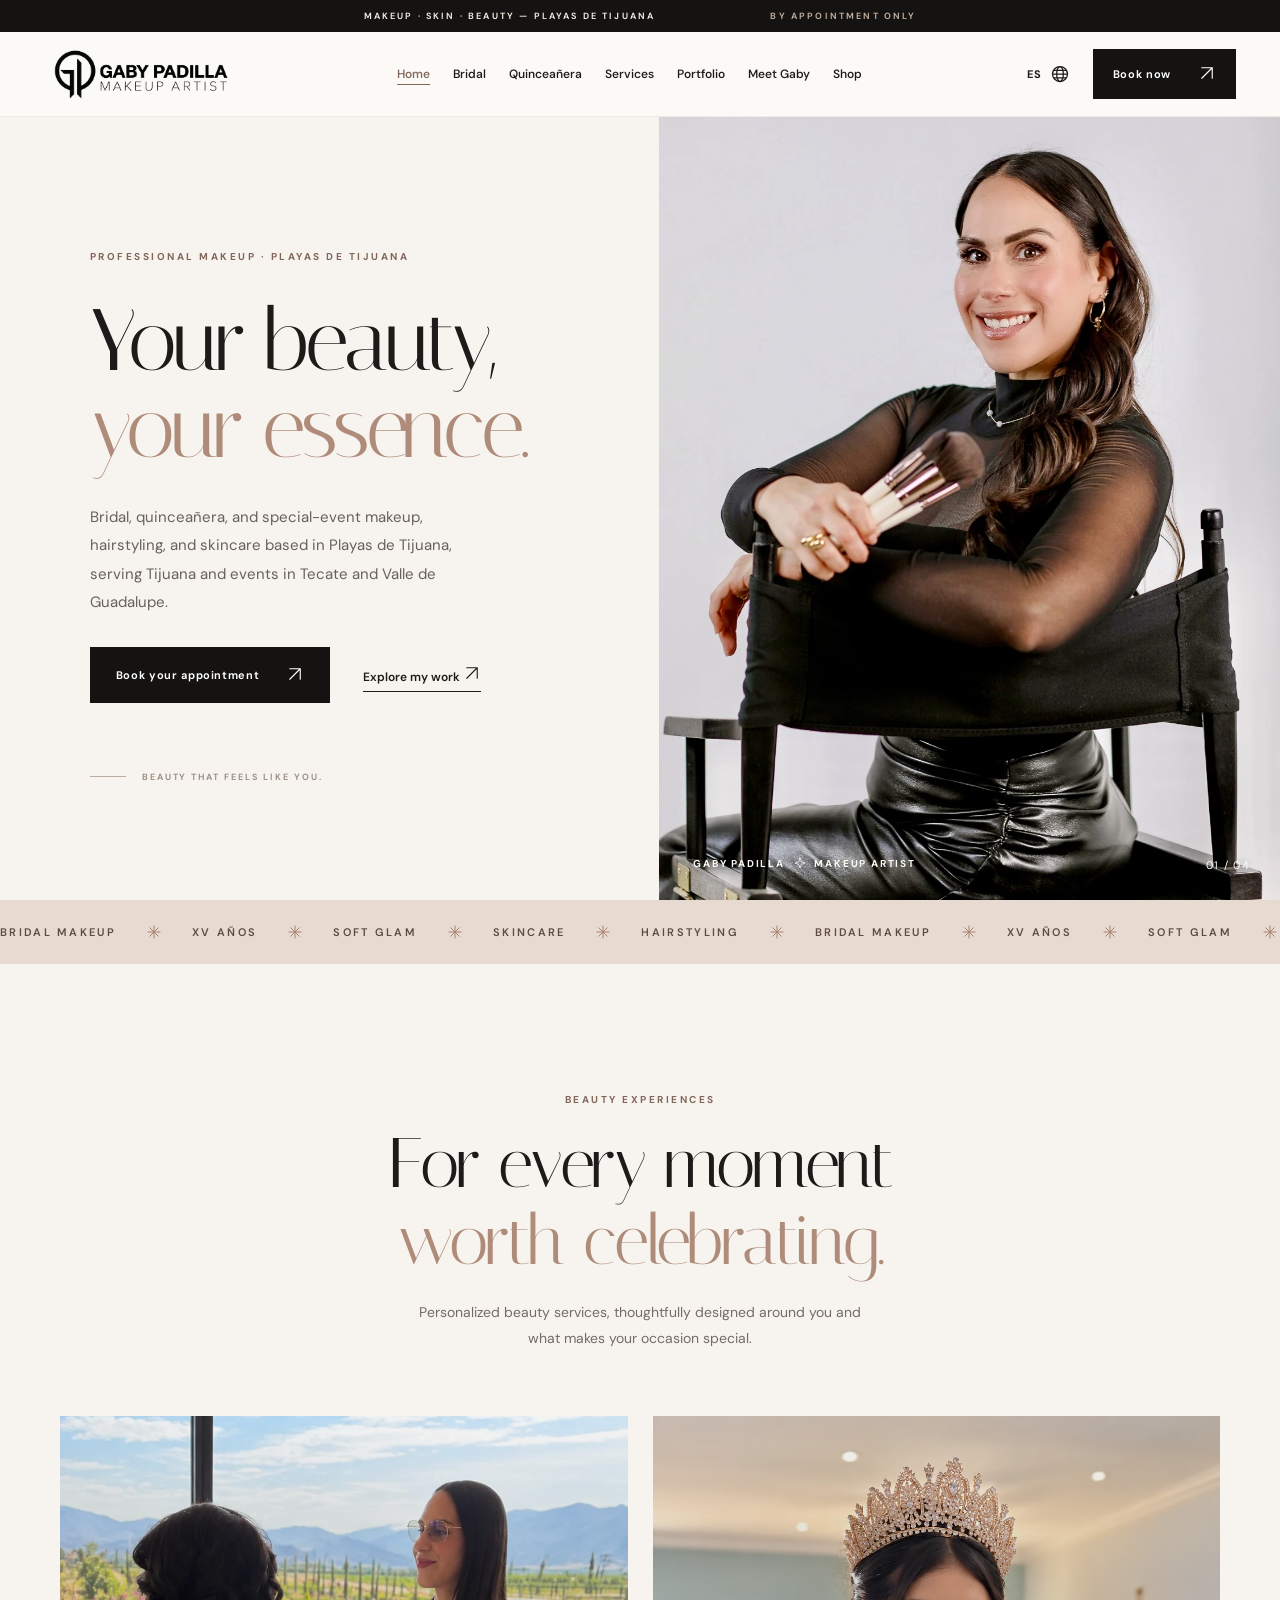
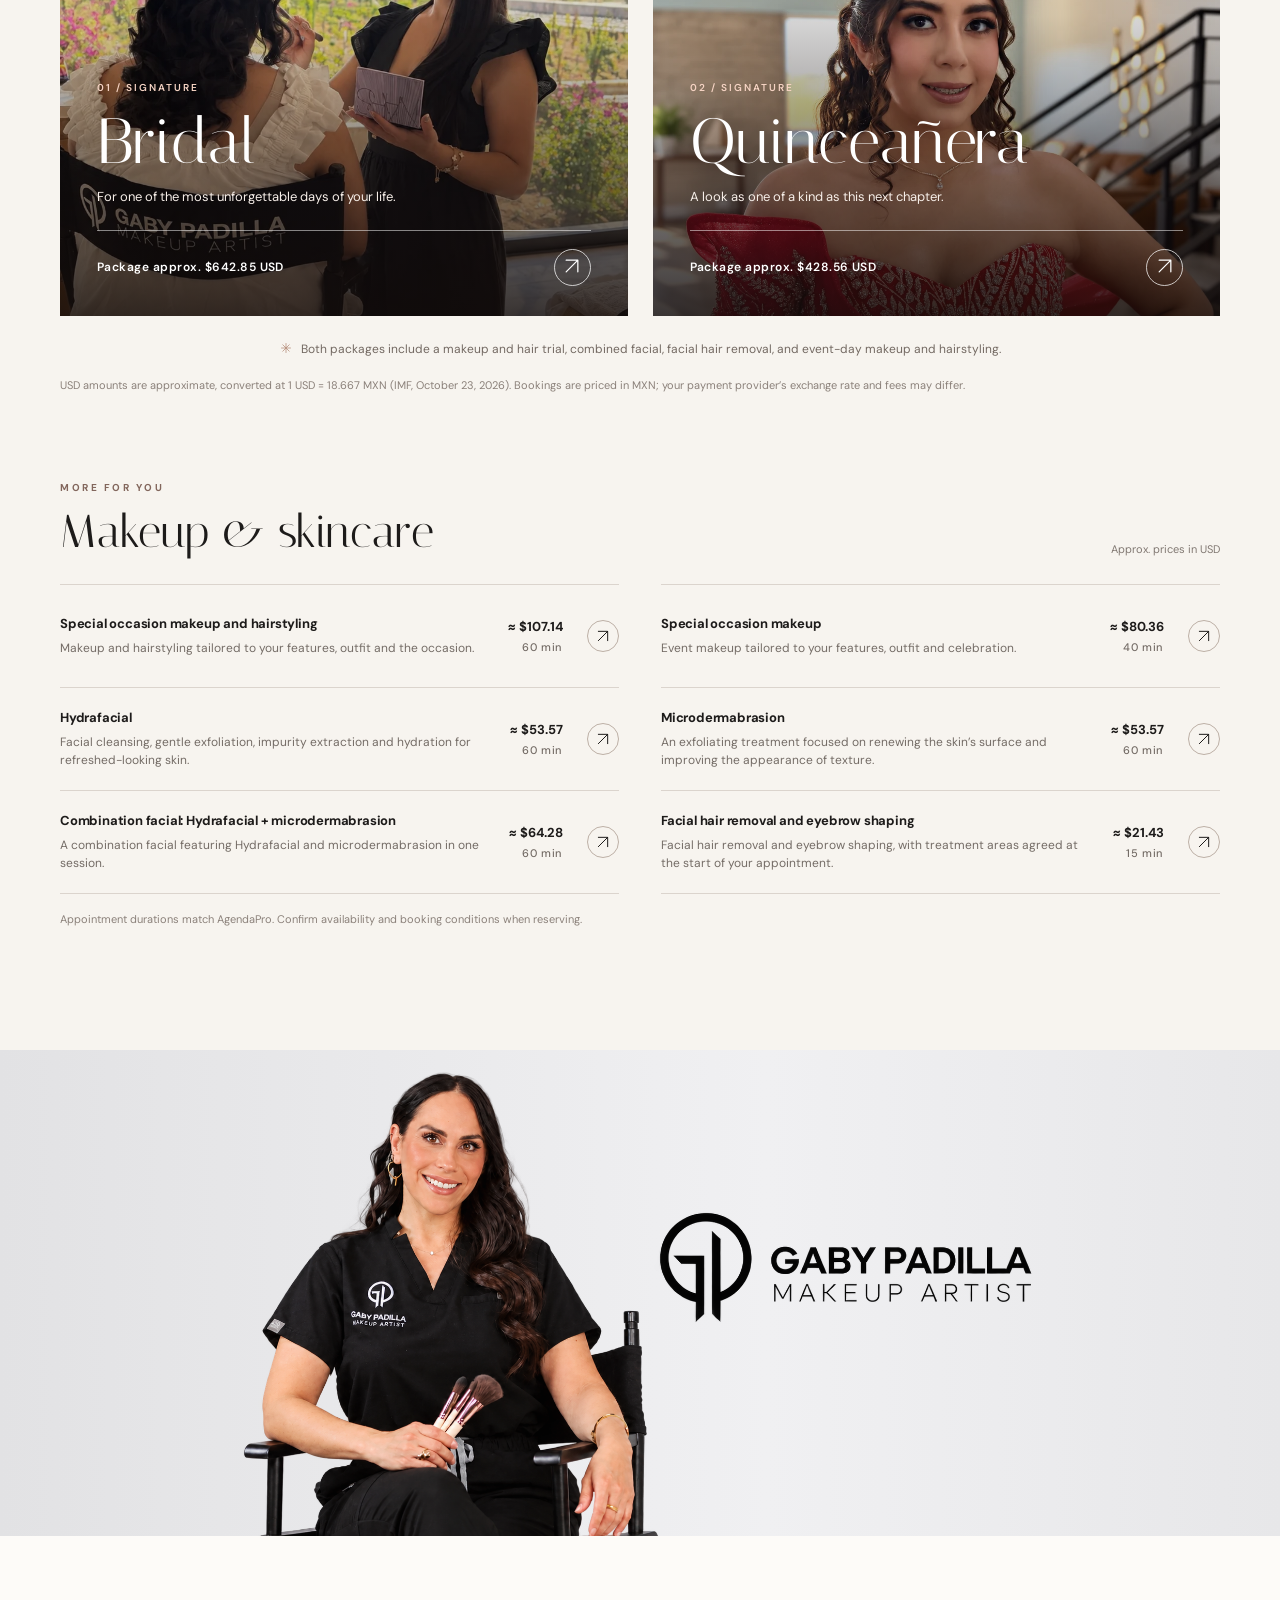
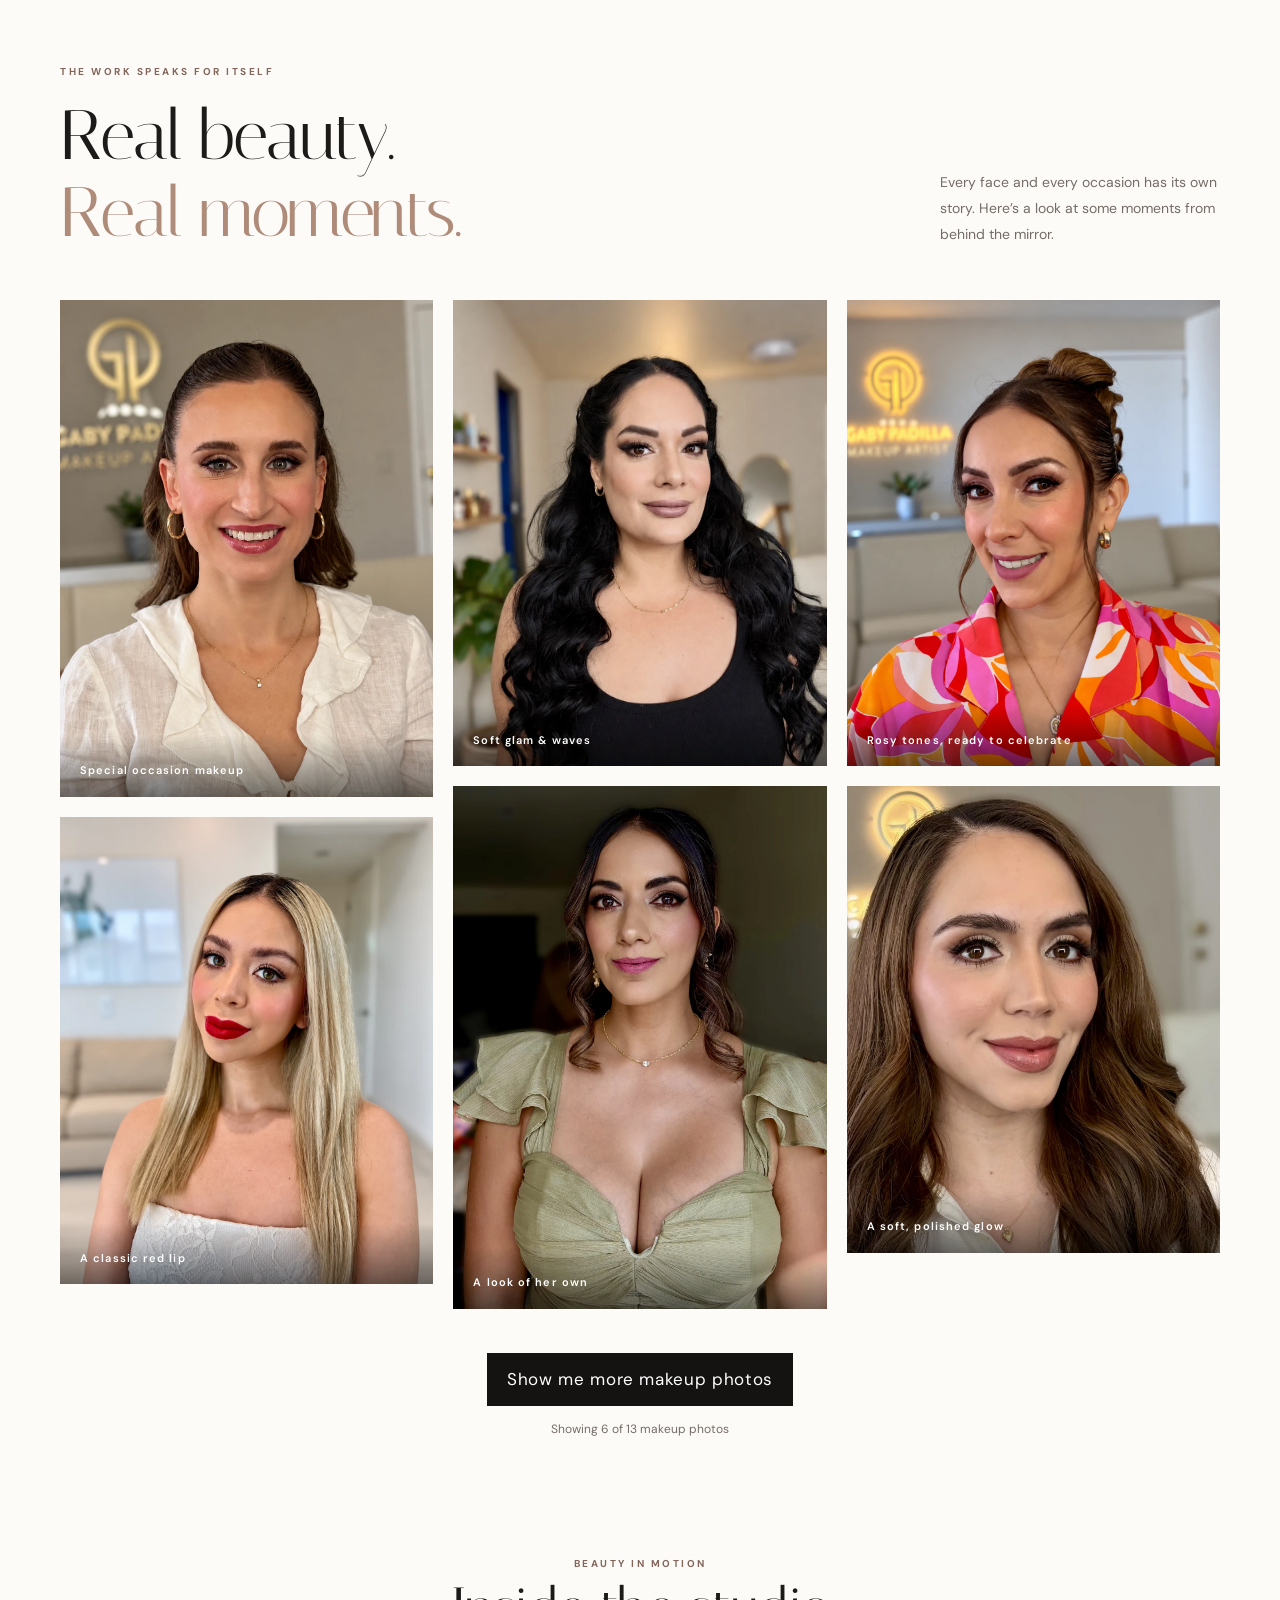
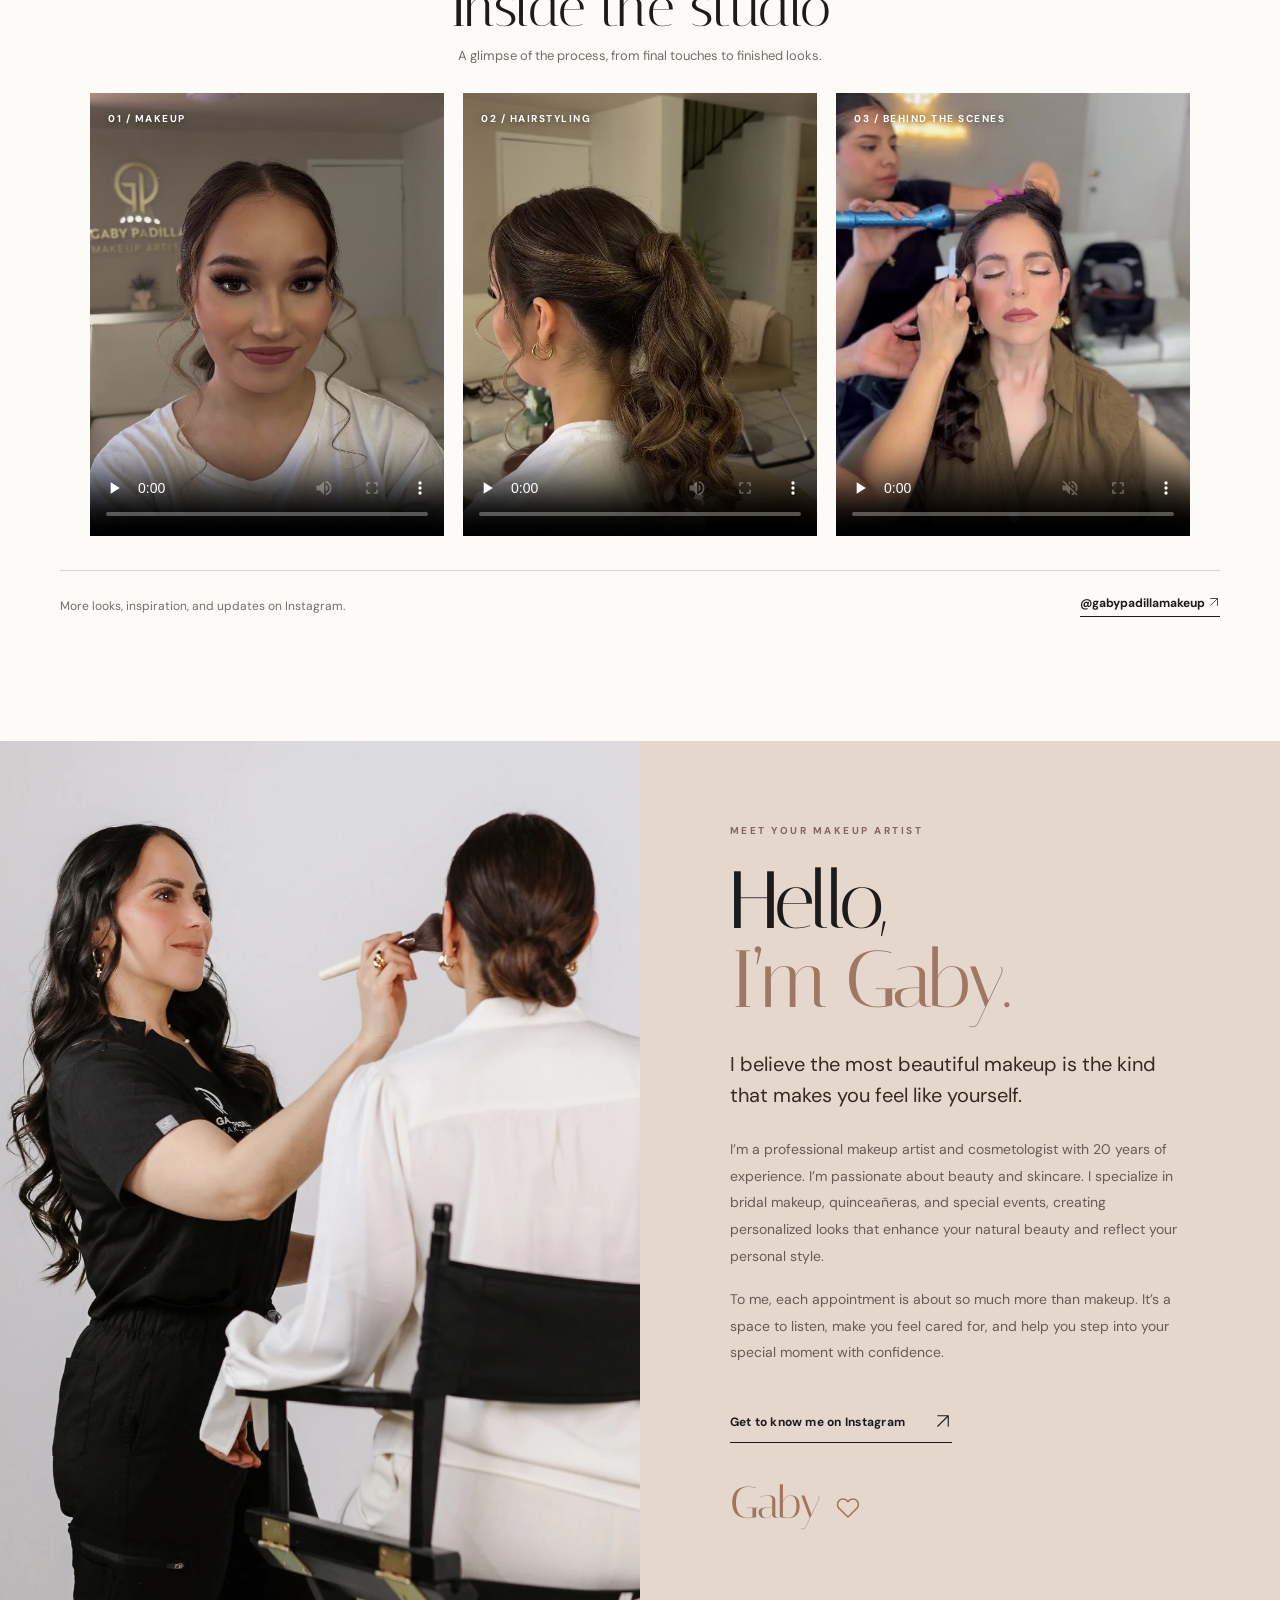
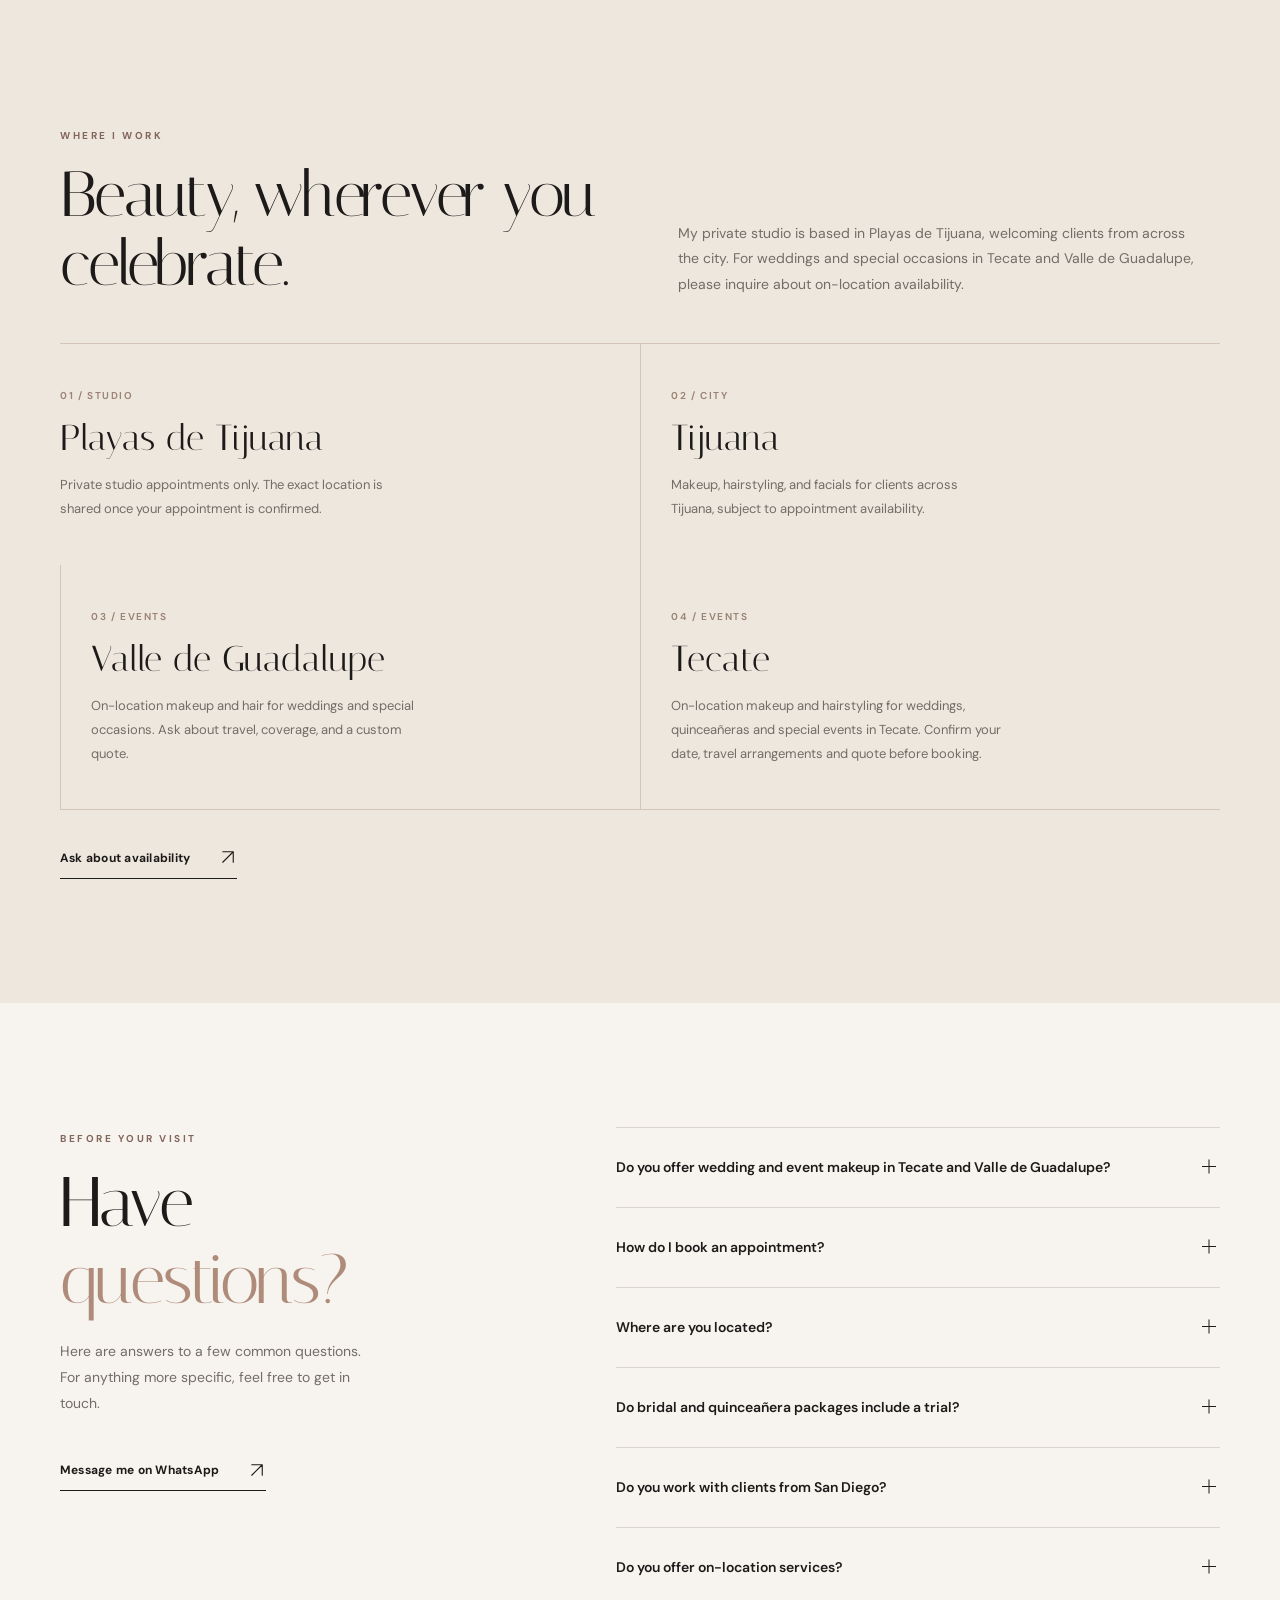
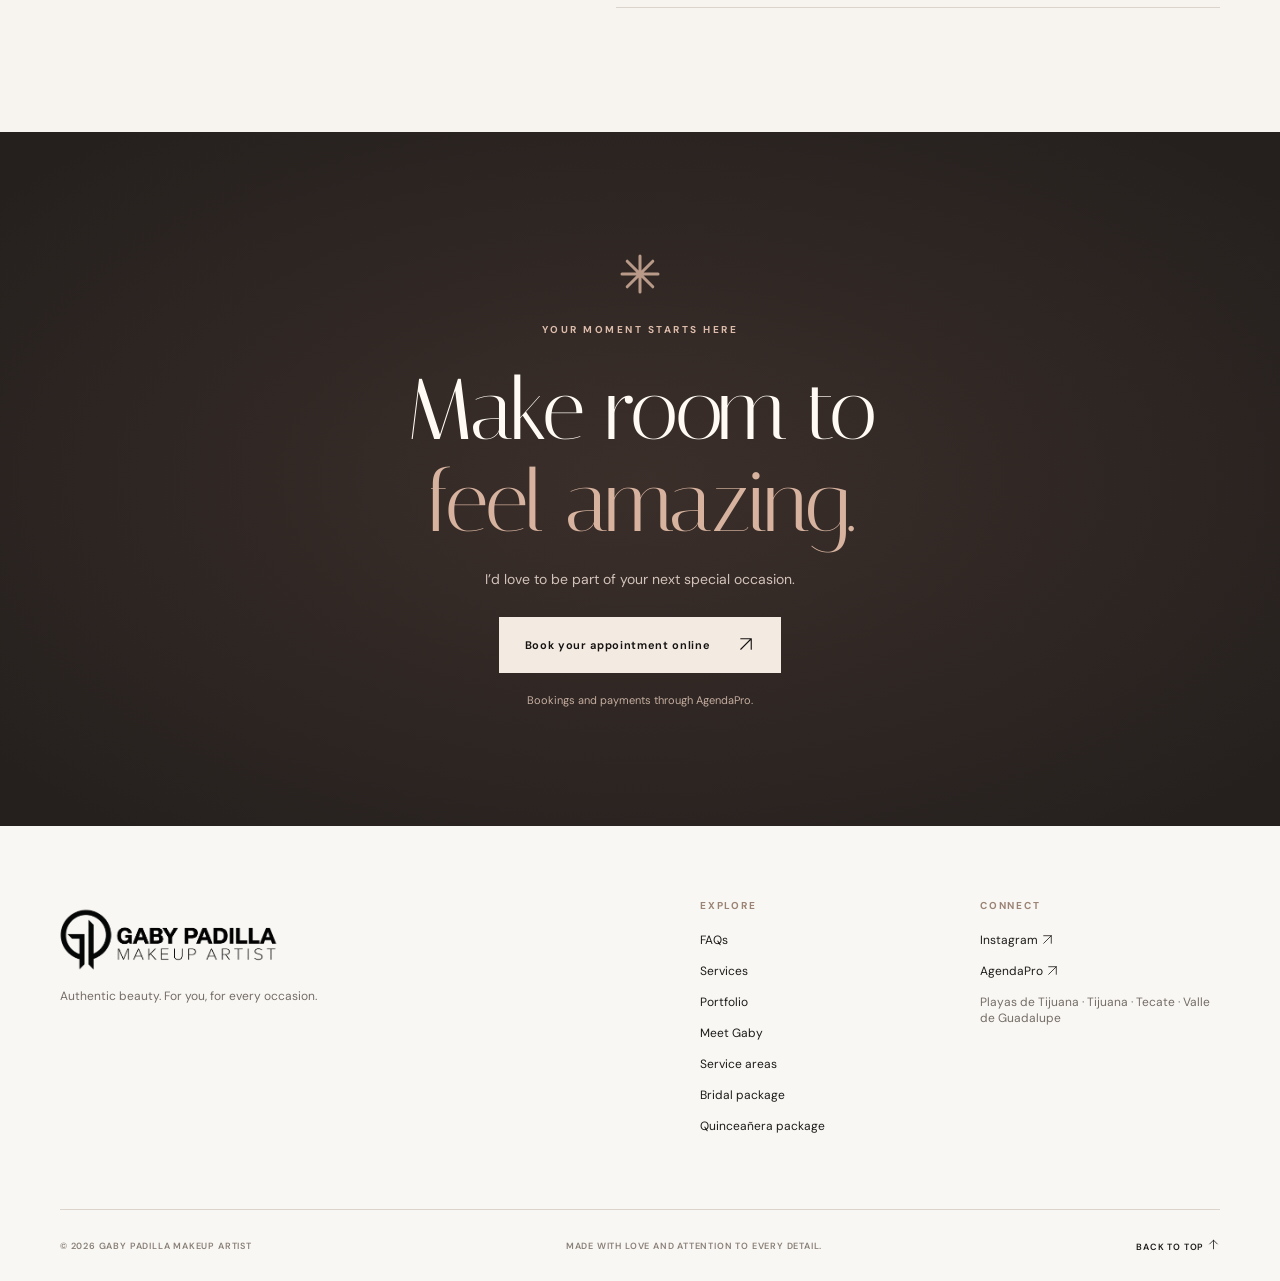
==== en/index.html @ 97b54221 "Prepare approved five-product WhatsApp storefront for production launch" ====
<!doctype html>

<html lang="en">
<head>
<meta charset="utf-8"/>
<meta content="width=device-width, initial-scale=1" name="viewport"/>
<meta content="#f7f4ef" name="theme-color"/>
<meta content="Makeup artist and cosmetologist with 20 years of experience. Playas de Tijuana studio; wedding and event makeup and hair in Tecate and Valle de Guadalupe." name="description"/>
<meta content="website" property="og:type"/>
<meta content="Makeup Artist in Playas de Tijuana | Gaby Padilla" property="og:title"/>
<meta content="Makeup artist and cosmetologist with 20 years of experience. Playas de Tijuana studio; wedding and event makeup and hair in Tecate and Valle de Guadalupe." property="og:description"/>
<link href="../assets/images/favicon.png" rel="icon" type="image/png"/>
<link href="https://fonts.googleapis.com" rel="preconnect"/>
<link crossorigin="" href="https://fonts.gstatic.com" rel="preconnect"/>
<link href="https://fonts.googleapis.com/css2?family=DM+Sans:wght@400;450;500;550;600;650;700&amp;family=Italiana&amp;display=swap" rel="stylesheet"/>
<link href="../styles.css?v=studio-video-5" rel="stylesheet"/>
<title>Makeup Artist in Playas de Tijuana | Gaby Padilla</title>
<meta content="noindex, nofollow, noarchive" name="robots"/><meta content="strict-origin-when-cross-origin" name="referrer"/><meta content="Gaby Padilla Makeup Artist" property="og:site_name"/><meta content="en_US" property="og:locale"/><meta content="es_MX" property="og:locale:alternate"/><meta content="Gaby Padilla, makeup artist and cosmetologist with 20 years of experience in Tijuana" property="og:image:alt"/><meta content="1200" property="og:image:width"/><meta content="630" property="og:image:height"/><meta content="summary_large_image" name="twitter:card"/><meta content="Makeup Artist in Playas de Tijuana | Gaby Padilla" name="twitter:title"/><meta content="Makeup artist and cosmetologist with 20 years of experience. Playas de Tijuana studio; wedding and event makeup and hair in Tecate and Valle de Guadalupe." name="twitter:description"/>
<!-- SEO URLs are generated by prepare_launch.py when domain is chosen. -->
<meta content="../assets/images/gaby-padilla-social-share.jpg" property="og:image"/><meta content="../assets/images/gaby-padilla-social-share.jpg" name="twitter:image"/><script id="local-business-schema" type="application/ld+json">{"@context":"https://schema.org","@type":"BeautySalon","name":"Gaby Padilla Makeup Artist","description":"Makeup artist and cosmetologist with 20 years of experience. Playas de Tijuana studio; wedding and event makeup and hair in Tecate and Valle de Guadalupe.","slogan":"Authentic beauty","sameAs":["https://www.instagram.com/gabypadillamakeup/"],"areaServed":[{"@type":"Place","name":"Playas de Tijuana, Tijuana, Baja California, México"},{"@type":"City","name":"Tijuana, Baja California, México"},{"@type":"Place","name":"Valle de Guadalupe, Baja California, México"},{"@type":"City","name":"Tecate, Baja California, México"}],"currenciesAccepted":"MXN","hasOfferCatalog":{"@type":"OfferCatalog","name":"Beauty services","itemListElement":[{"@type":"OfferCatalog","name":"Bridal package","itemListElement":[{"@type":"Offer","priceCurrency":"MXN","price":"12000","itemOffered":{"@type":"Service","name":"Bridal package"}}]},{"@type":"OfferCatalog","name":"Quinceañera package","itemListElement":[{"@type":"Offer","priceCurrency":"MXN","price":"8000","itemOffered":{"@type":"Service","name":"Quinceañera package"}}]},{"@type":"OfferCatalog","name":"Special occasion makeup and hairstyling","itemListElement":[{"@type":"Offer","priceCurrency":"MXN","price":"2000","itemOffered":{"@type":"Service","name":"Special occasion makeup and hairstyling","description":"Makeup and hairstyling tailored to your features, outfit and the occasion."}}]},{"@type":"OfferCatalog","name":"Special occasion makeup","itemListElement":[{"@type":"Offer","priceCurrency":"MXN","price":"1500","itemOffered":{"@type":"Service","name":"Special occasion makeup","description":"Event makeup tailored to your features, outfit and celebration."}}]},{"@type":"OfferCatalog","name":"Hydrafacial","itemListElement":[{"@type":"Offer","priceCurrency":"MXN","price":"1000","itemOffered":{"@type":"Service","name":"Hydrafacial","description":"Facial cleansing, gentle exfoliation, impurity extraction and hydration for refreshed-looking skin."}}]},{"@type":"OfferCatalog","name":"Microdermabrasion","itemListElement":[{"@type":"Offer","priceCurrency":"MXN","price":"1000","itemOffered":{"@type":"Service","name":"Microdermabrasion","description":"An exfoliating treatment focused on renewing the skin’s surface and improving the appearance of texture."}}]},{"@type":"OfferCatalog","name":"Combination facial: Hydrafacial + microdermabrasion","itemListElement":[{"@type":"Offer","priceCurrency":"MXN","price":"1200","itemOffered":{"@type":"Service","name":"Combination facial: Hydrafacial + microdermabrasion","description":"A combination facial featuring Hydrafacial and microdermabrasion in one session."}}]},{"@type":"OfferCatalog","name":"Facial hair removal and eyebrow shaping","itemListElement":[{"@type":"Offer","priceCurrency":"MXN","price":"400","itemOffered":{"@type":"Service","name":"Facial hair removal and eyebrow shaping","description":"Facial hair removal and eyebrow shaping, with treatment areas agreed at the start of your appointment."}}]}]}}</script><script type="application/ld+json">{"@context": "https://schema.org", "@type": "VideoObject", "name": "Makeup and hairstyling behind the scenes in Tijuana", "description": "A behind-the-scenes look at professional eye makeup and curling hair in Gaby Padilla’s studio in Playas de Tijuana. Silent video.", "thumbnailUrl": "https://jkgraphix11.github.io/gaby-padilla-website/assets/images/gaby-padilla-studio-video-poster.webp", "contentUrl": "https://jkgraphix11.github.io/gaby-padilla-website/assets/videos/gaby-padilla-behind-the-scenes-studio.mp4", "uploadDate": "2026-10-24T13:41:00-07:00", "duration": "PT51.92S", "inLanguage": "en", "isFamilyFriendly": true, "publisher": {"@type": "Organization", "name": "Gaby Padilla Makeup Artist"}}</script>
<script type="application/ld+json">{"@context": "https://schema.org", "@type": "ImageObject", "contentUrl": "https://jkgraphix11.github.io/gaby-padilla-website/assets/images/gaby-padilla-maquillista-aplicando-maquillaje-tijuana.webp", "name": "Gaby Padilla Makeup Artist", "caption": "Gaby Padilla, makeup artist in Playas de Tijuana, applying makeup to a client", "description": "Gaby Padilla, makeup artist in Playas de Tijuana, applying makeup to a client", "width": 1089, "height": 1361, "inLanguage": "en"}</script>
</head>
<body>
<a class="skip-link" href="#main">Skip to content</a>
<div class="topline">
<span>MAKEUP · SKIN · BEAUTY — PLAYAS DE TIJUANA</span>
<span class="topline-right">BY APPOINTMENT ONLY</span>
</div>
<header class="site-header" id="home">
<div class="header-inner container-wide">
<a aria-label="Gaby Padilla Makeup Artist" class="brand" href="#home">
<img alt="Gaby Padilla Makeup Artist logo" decoding="async" height="724" src="../assets/images/gaby-padilla-logo.png" width="2172"/>
</a>
<nav aria-label="Main navigation" class="nav" id="primary-nav"><a href="#home" aria-current="page">Home</a><a href="bridal/">Bridal</a><a href="quinceanera/">Quinceañera</a><a href="#servicios">Services</a><a href="#portafolio">Portfolio</a><a href="#gaby">Meet Gaby</a><a href="../tienda/?lang=en">Shop</a></nav>
<div class="header-actions">
<a aria-label="Cambiar a español" class="lang-switch" href="../" hreflang="es-MX" id="lang-switch" lang="es-MX">ES <img class="language-globe" src="../assets/icons/globe.svg" alt="" aria-hidden="true" width="20" height="20"/></a>
<a class="btn btn-dark header-book" data-booking="" href="https://gabypadillamakeupartist.site.agendapro.com/mx/sucursal/578261" rel="noopener noreferrer" target="_blank"><span>Book now</span><span aria-hidden="true"><svg class="icon icon-arrow-up-right" viewBox="0 0 24 24" width="24" height="24" fill="none" stroke="currentColor" stroke-width="1.5" stroke-linecap="round" stroke-linejoin="round" aria-hidden="true" focusable="false"><path d="M5 19 19 5M5 5h14v14"/></svg></span></a>
</div>
<button aria-controls="mobile-menu" aria-expanded="false" aria-label="Open menu" class="menu-toggle" id="menu-toggle" type="button"><span></span><span></span></button>
</div>
<nav aria-label="Mobile navigation" class="mobile-menu" hidden="" id="mobile-menu"><div class="mobile-menu-top"><div class="mobile-menu-brand"><img src="../assets/images/gaby-padilla-logo.png" alt="Gaby Padilla Makeup Artist" width="2172" height="724"/></div><button class="mobile-menu-close" id="menu-close" type="button" aria-label="Close menu"><span>Close</span><svg class="icon" viewBox="0 0 24 24" width="24" height="24" fill="none" stroke="currentColor" stroke-width="1.5" stroke-linecap="round" aria-hidden="true" focusable="false"><path d="m6 6 12 12M6 18 18 6"/></svg></button></div><a href="#home" aria-current="page">Home</a><a href="bridal/">Bridal</a><a href="quinceanera/">Quinceañera</a><a href="#servicios">Services</a><a href="#portafolio">Portfolio</a><a href="#gaby">Meet Gaby</a><a href="#preguntas">FAQs</a><a data-booking="" href="https://gabypadillamakeupartist.site.agendapro.com/mx/sucursal/578261" target="_blank" rel="noopener noreferrer">Book now</a><a href="../tienda/?lang=en">Shop</a></nav>
</header>
<main id="main">
<section aria-labelledby="hero-heading" class="hero">
<div class="hero-copy">
<div class="hero-copy-inner">
<div class="eyebrow"><span>PROFESSIONAL MAKEUP · PLAYAS DE TIJUANA</span></div>
<h1 id="hero-heading"><span>Your beauty,</span><br/><em>your essence.</em></h1>
<p class="hero-description">Bridal, quinceañera, and special-event makeup, hairstyling, and skincare based in Playas de Tijuana, serving Tijuana and events in Tecate and Valle de Guadalupe.</p>
<div class="hero-buttons">
<a class="btn btn-dark btn-large" data-booking="" href="https://gabypadillamakeupartist.site.agendapro.com/mx/sucursal/578261" rel="noopener noreferrer" target="_blank"><span>Book your appointment</span><span aria-hidden="true"><svg class="icon icon-arrow-up-right" viewBox="0 0 24 24" width="24" height="24" fill="none" stroke="currentColor" stroke-width="1.5" stroke-linecap="round" stroke-linejoin="round" aria-hidden="true" focusable="false"><path d="M5 19 19 5M5 5h14v14"/></svg></span></a>
<a class="subtle-link" href="#portafolio">Explore my work <span aria-hidden="true"><svg class="icon icon-arrow-up-right" viewBox="0 0 24 24" width="24" height="24" fill="none" stroke="currentColor" stroke-width="1.5" stroke-linecap="round" stroke-linejoin="round" aria-hidden="true" focusable="false"><path d="M5 19 19 5M5 5h14v14"/></svg></span></a>
</div>
<div class="hero-bottom"><div class="tiny-rule"></div><span>BEAUTY THAT FEELS LIKE YOU.</span></div>
</div>
</div>
<div class="hero-media">
<img alt="Gaby Padilla, makeup artist and cosmetologist with 20 years of experience in Tijuana" decoding="async" fetchpriority="high" height="1378" src="../assets/images/gaby-padilla-hero-actualizado.webp" width="1102" style="object-position:center top"/>
<span class="hero-image-caption">GABY PADILLA <span class="little-dot"><svg class="icon icon-sparkle" viewBox="0 0 24 24" width="24" height="24" fill="none" stroke="currentColor" stroke-width="1.5" stroke-linecap="round" stroke-linejoin="round" aria-hidden="true" focusable="false"><path d="m12 2 2.6 7.4L22 12l-7.4 2.6L12 22l-2.6-7.4L2 12l7.4-2.6Z"/></svg></span> MAKEUP ARTIST</span>
<span class="hero-index">01 / 04</span>
</div>
</section>
<div aria-label="Specialties" class="identity-band">
<div aria-hidden="true" class="identity-track"><span class="identity-group">BRIDAL MAKEUP <b><svg class="icon icon-asterisk" viewBox="0 0 24 24" width="24" height="24" fill="none" stroke="currentColor" stroke-width="1.5" stroke-linecap="round" stroke-linejoin="round" aria-hidden="true" focusable="false"><path d="M12 3v18M3 12h18M5.6 5.6l12.8 12.8M5.6 18.4 18.4 5.6"/></svg></b> XV AÑOS <b><svg class="icon icon-asterisk" viewBox="0 0 24 24" width="24" height="24" fill="none" stroke="currentColor" stroke-width="1.5" stroke-linecap="round" stroke-linejoin="round" aria-hidden="true" focusable="false"><path d="M12 3v18M3 12h18M5.6 5.6l12.8 12.8M5.6 18.4 18.4 5.6"/></svg></b> SOFT GLAM <b><svg class="icon icon-asterisk" viewBox="0 0 24 24" width="24" height="24" fill="none" stroke="currentColor" stroke-width="1.5" stroke-linecap="round" stroke-linejoin="round" aria-hidden="true" focusable="false"><path d="M12 3v18M3 12h18M5.6 5.6l12.8 12.8M5.6 18.4 18.4 5.6"/></svg></b> SKINCARE <b><svg class="icon icon-asterisk" viewBox="0 0 24 24" width="24" height="24" fill="none" stroke="currentColor" stroke-width="1.5" stroke-linecap="round" stroke-linejoin="round" aria-hidden="true" focusable="false"><path d="M12 3v18M3 12h18M5.6 5.6l12.8 12.8M5.6 18.4 18.4 5.6"/></svg></b> HAIRSTYLING <b><svg class="icon icon-asterisk" viewBox="0 0 24 24" width="24" height="24" fill="none" stroke="currentColor" stroke-width="1.5" stroke-linecap="round" stroke-linejoin="round" aria-hidden="true" focusable="false"><path d="M12 3v18M3 12h18M5.6 5.6l12.8 12.8M5.6 18.4 18.4 5.6"/></svg></b> BRIDAL MAKEUP <b><svg class="icon icon-asterisk" viewBox="0 0 24 24" width="24" height="24" fill="none" stroke="currentColor" stroke-width="1.5" stroke-linecap="round" stroke-linejoin="round" aria-hidden="true" focusable="false"><path d="M12 3v18M3 12h18M5.6 5.6l12.8 12.8M5.6 18.4 18.4 5.6"/></svg></b> XV AÑOS <b><svg class="icon icon-asterisk" viewBox="0 0 24 24" width="24" height="24" fill="none" stroke="currentColor" stroke-width="1.5" stroke-linecap="round" stroke-linejoin="round" aria-hidden="true" focusable="false"><path d="M12 3v18M3 12h18M5.6 5.6l12.8 12.8M5.6 18.4 18.4 5.6"/></svg></b> SOFT GLAM <b><svg class="icon icon-asterisk" viewBox="0 0 24 24" width="24" height="24" fill="none" stroke="currentColor" stroke-width="1.5" stroke-linecap="round" stroke-linejoin="round" aria-hidden="true" focusable="false"><path d="M12 3v18M3 12h18M5.6 5.6l12.8 12.8M5.6 18.4 18.4 5.6"/></svg></b> SKINCARE <b><svg class="icon icon-asterisk" viewBox="0 0 24 24" width="24" height="24" fill="none" stroke="currentColor" stroke-width="1.5" stroke-linecap="round" stroke-linejoin="round" aria-hidden="true" focusable="false"><path d="M12 3v18M3 12h18M5.6 5.6l12.8 12.8M5.6 18.4 18.4 5.6"/></svg></b> HAIRSTYLING <b><svg class="icon icon-asterisk" viewBox="0 0 24 24" width="24" height="24" fill="none" stroke="currentColor" stroke-width="1.5" stroke-linecap="round" stroke-linejoin="round" aria-hidden="true" focusable="false"><path d="M12 3v18M3 12h18M5.6 5.6l12.8 12.8M5.6 18.4 18.4 5.6"/></svg></b> </span><span class="identity-group">BRIDAL MAKEUP <b><svg class="icon icon-asterisk" viewBox="0 0 24 24" width="24" height="24" fill="none" stroke="currentColor" stroke-width="1.5" stroke-linecap="round" stroke-linejoin="round" aria-hidden="true" focusable="false"><path d="M12 3v18M3 12h18M5.6 5.6l12.8 12.8M5.6 18.4 18.4 5.6"/></svg></b> XV AÑOS <b><svg class="icon icon-asterisk" viewBox="0 0 24 24" width="24" height="24" fill="none" stroke="currentColor" stroke-width="1.5" stroke-linecap="round" stroke-linejoin="round" aria-hidden="true" focusable="false"><path d="M12 3v18M3 12h18M5.6 5.6l12.8 12.8M5.6 18.4 18.4 5.6"/></svg></b> SOFT GLAM <b><svg class="icon icon-asterisk" viewBox="0 0 24 24" width="24" height="24" fill="none" stroke="currentColor" stroke-width="1.5" stroke-linecap="round" stroke-linejoin="round" aria-hidden="true" focusable="false"><path d="M12 3v18M3 12h18M5.6 5.6l12.8 12.8M5.6 18.4 18.4 5.6"/></svg></b> SKINCARE <b><svg class="icon icon-asterisk" viewBox="0 0 24 24" width="24" height="24" fill="none" stroke="currentColor" stroke-width="1.5" stroke-linecap="round" stroke-linejoin="round" aria-hidden="true" focusable="false"><path d="M12 3v18M3 12h18M5.6 5.6l12.8 12.8M5.6 18.4 18.4 5.6"/></svg></b> HAIRSTYLING <b><svg class="icon icon-asterisk" viewBox="0 0 24 24" width="24" height="24" fill="none" stroke="currentColor" stroke-width="1.5" stroke-linecap="round" stroke-linejoin="round" aria-hidden="true" focusable="false"><path d="M12 3v18M3 12h18M5.6 5.6l12.8 12.8M5.6 18.4 18.4 5.6"/></svg></b> BRIDAL MAKEUP <b><svg class="icon icon-asterisk" viewBox="0 0 24 24" width="24" height="24" fill="none" stroke="currentColor" stroke-width="1.5" stroke-linecap="round" stroke-linejoin="round" aria-hidden="true" focusable="false"><path d="M12 3v18M3 12h18M5.6 5.6l12.8 12.8M5.6 18.4 18.4 5.6"/></svg></b> XV AÑOS <b><svg class="icon icon-asterisk" viewBox="0 0 24 24" width="24" height="24" fill="none" stroke="currentColor" stroke-width="1.5" stroke-linecap="round" stroke-linejoin="round" aria-hidden="true" focusable="false"><path d="M12 3v18M3 12h18M5.6 5.6l12.8 12.8M5.6 18.4 18.4 5.6"/></svg></b> SOFT GLAM <b><svg class="icon icon-asterisk" viewBox="0 0 24 24" width="24" height="24" fill="none" stroke="currentColor" stroke-width="1.5" stroke-linecap="round" stroke-linejoin="round" aria-hidden="true" focusable="false"><path d="M12 3v18M3 12h18M5.6 5.6l12.8 12.8M5.6 18.4 18.4 5.6"/></svg></b> SKINCARE <b><svg class="icon icon-asterisk" viewBox="0 0 24 24" width="24" height="24" fill="none" stroke="currentColor" stroke-width="1.5" stroke-linecap="round" stroke-linejoin="round" aria-hidden="true" focusable="false"><path d="M12 3v18M3 12h18M5.6 5.6l12.8 12.8M5.6 18.4 18.4 5.6"/></svg></b> HAIRSTYLING <b><svg class="icon icon-asterisk" viewBox="0 0 24 24" width="24" height="24" fill="none" stroke="currentColor" stroke-width="1.5" stroke-linecap="round" stroke-linejoin="round" aria-hidden="true" focusable="false"><path d="M12 3v18M3 12h18M5.6 5.6l12.8 12.8M5.6 18.4 18.4 5.6"/></svg></b> </span></div>
</div>
<section aria-labelledby="services-heading" class="section services-section">
<div class="container">
<div class="section-heading centered" id="servicios">
<span class="eyebrow">BEAUTY EXPERIENCES</span>
<h2 id="services-heading"><span>For every moment</span><br/><em>worth celebrating.</em></h2>
<p>Personalized beauty services, thoughtfully designed around you and what makes your occasion special.</p>
</div>
<div class="feature-grid">
<article class="feature-card feature-bride" data-internal-service="true">
<div class="feature-image"><img alt="Gaby Padilla applying professional makeup to a client with a vineyard landscape in the background" decoding="async" fetchpriority="low" height="1671" loading="lazy" src="../assets/images/gaby-padilla-maquillaje-evento-entre-vinedos.webp" width="941"/></div>
<div class="feature-overlay"></div>
<div class="feature-copy">
<span class="feature-number">01 / SIGNATURE</span>
<h3>Bridal</h3>
<p>For one of the most unforgettable days of your life.</p>
<div class="feature-footer"><span>Package approx. $642.85 USD</span><a aria-label="View bridal package" href="bridal/"><span aria-hidden="true"><svg class="icon icon-arrow-up-right" viewBox="0 0 24 24" width="24" height="24" fill="none" stroke="currentColor" stroke-width="1.5" stroke-linecap="round" stroke-linejoin="round" aria-hidden="true" focusable="false"><path d="M5 19 19 5M5 5h14v14"/></svg></span></a></div>
</div>
</article>
<article class="feature-card feature-xv" data-internal-service="true">
<div class="feature-image"><img alt="Quinceañera with professional makeup, a crown and a red gown" decoding="async" fetchpriority="low" height="1402" loading="lazy" src="../assets/images/quinceanera-maquillaje-corona-vestido-rojo-actualizado.webp" width="1122" style="object-position:center top"/></div>
<div class="feature-overlay"></div>
<div class="feature-copy">
<span class="feature-number">02 / SIGNATURE</span>
<h3>Quinceañera</h3>
<p>A look as one of a kind as this next chapter.</p>
<div class="feature-footer"><span>Package approx. $428.56 USD</span><a aria-label="View quinceañera package" href="quinceanera/"><span aria-hidden="true"><svg class="icon icon-arrow-up-right" viewBox="0 0 24 24" width="24" height="24" fill="none" stroke="currentColor" stroke-width="1.5" stroke-linecap="round" stroke-linejoin="round" aria-hidden="true" focusable="false"><path d="M5 19 19 5M5 5h14v14"/></svg></span></a></div>
</div>
</article>
</div>
<p class="package-note"><span aria-hidden="true"><svg class="icon icon-asterisk" viewBox="0 0 24 24" width="24" height="24" fill="none" stroke="currentColor" stroke-width="1.5" stroke-linecap="round" stroke-linejoin="round" aria-hidden="true" focusable="false"><path d="M12 3v18M3 12h18M5.6 5.6l12.8 12.8M5.6 18.4 18.4 5.6"/></svg></span> <span>Both packages include a makeup and hair trial, combined facial, facial hair removal, and event-day makeup and hairstyling.</span></p>
<p class="small-disclaimer currency-note">USD amounts are approximate, converted at 1 USD = 18.667 MXN (<a href="https://www.imf.org/external/np/fin/ert/GUI/Pages/Report.aspx?CF=Compressed&amp;CT=%27MEX%27&amp;CUF=Period&amp;DS=Ascending&amp;DT=Blank&amp;EX=REP&amp;P=Last30Days" target="_blank" rel="noopener noreferrer">IMF, October 23, 2026</a>). Bookings are priced in MXN; your payment provider’s exchange rate and fees may differ.</p>
<div class="service-list-header">
<div><span class="eyebrow">MORE FOR YOU</span><h3>Makeup &amp; skincare</h3></div>
<span class="service-currency">Approx. prices in USD</span>
</div>
<div class="service-list"><div class="service-item" data-service="makeup_hair"><div><h4>Special occasion makeup and hairstyling</h4><p>Makeup and hairstyling tailored to your features, outfit and the occasion.</p></div><div class="service-item-side"><div class="service-price-meta"><span>≈ $107.14</span><small class="service-duration">60 min</small></div><a aria-label="Book Special occasion makeup and hairstyling" data-booking="" href="https://gabypadillamakeupartist.site.agendapro.com/mx/sucursal/578261" rel="noopener noreferrer" target="_blank"><svg class="icon icon-arrow-up-right" viewBox="0 0 24 24" width="24" height="24" fill="none" stroke="currentColor" stroke-width="1.5" stroke-linecap="round" stroke-linejoin="round" aria-hidden="true" focusable="false"><path d="M5 19 19 5M5 5h14v14"/></svg></a></div></div><div class="service-item" data-service="makeup"><div><h4>Special occasion makeup</h4><p>Event makeup tailored to your features, outfit and celebration.</p></div><div class="service-item-side"><div class="service-price-meta"><span>≈ $80.36</span><small class="service-duration">40 min</small></div><a aria-label="Book Special occasion makeup" data-booking="" href="https://gabypadillamakeupartist.site.agendapro.com/mx/sucursal/578261" rel="noopener noreferrer" target="_blank"><svg class="icon icon-arrow-up-right" viewBox="0 0 24 24" width="24" height="24" fill="none" stroke="currentColor" stroke-width="1.5" stroke-linecap="round" stroke-linejoin="round" aria-hidden="true" focusable="false"><path d="M5 19 19 5M5 5h14v14"/></svg></a></div></div><div class="service-item" data-service="hydrafacial"><div><h4>Hydrafacial</h4><p>Facial cleansing, gentle exfoliation, impurity extraction and hydration for refreshed-looking skin.</p></div><div class="service-item-side"><div class="service-price-meta"><span>≈ $53.57</span><small class="service-duration">60 min</small></div><a aria-label="Book Hydrafacial" data-booking="" href="https://gabypadillamakeupartist.site.agendapro.com/mx/sucursal/578261" rel="noopener noreferrer" target="_blank"><svg class="icon icon-arrow-up-right" viewBox="0 0 24 24" width="24" height="24" fill="none" stroke="currentColor" stroke-width="1.5" stroke-linecap="round" stroke-linejoin="round" aria-hidden="true" focusable="false"><path d="M5 19 19 5M5 5h14v14"/></svg></a></div></div><div class="service-item" data-service="micro"><div><h4>Microdermabrasion</h4><p>An exfoliating treatment focused on renewing the skin’s surface and improving the appearance of texture.</p></div><div class="service-item-side"><div class="service-price-meta"><span>≈ $53.57</span><small class="service-duration">60 min</small></div><a aria-label="Book Microdermabrasion" data-booking="" href="https://gabypadillamakeupartist.site.agendapro.com/mx/sucursal/578261" rel="noopener noreferrer" target="_blank"><svg class="icon icon-arrow-up-right" viewBox="0 0 24 24" width="24" height="24" fill="none" stroke="currentColor" stroke-width="1.5" stroke-linecap="round" stroke-linejoin="round" aria-hidden="true" focusable="false"><path d="M5 19 19 5M5 5h14v14"/></svg></a></div></div><div class="service-item" data-service="combo"><div><h4>Combination facial: Hydrafacial + microdermabrasion</h4><p>A combination facial featuring Hydrafacial and microdermabrasion in one session.</p></div><div class="service-item-side"><div class="service-price-meta"><span>≈ $64.28</span><small class="service-duration">60 min</small></div><a aria-label="Book Combination facial: Hydrafacial + microdermabrasion" data-booking="" href="https://gabypadillamakeupartist.site.agendapro.com/mx/sucursal/578261" rel="noopener noreferrer" target="_blank"><svg class="icon icon-arrow-up-right" viewBox="0 0 24 24" width="24" height="24" fill="none" stroke="currentColor" stroke-width="1.5" stroke-linecap="round" stroke-linejoin="round" aria-hidden="true" focusable="false"><path d="M5 19 19 5M5 5h14v14"/></svg></a></div></div><div class="service-item" data-service="hair_remove"><div><h4>Facial hair removal and eyebrow shaping</h4><p>Facial hair removal and eyebrow shaping, with treatment areas agreed at the start of your appointment.</p></div><div class="service-item-side"><div class="service-price-meta"><span>≈ $21.43</span><small class="service-duration">15 min</small></div><a aria-label="Book Facial hair removal and eyebrow shaping" data-booking="" href="https://gabypadillamakeupartist.site.agendapro.com/mx/sucursal/578261" rel="noopener noreferrer" target="_blank"><svg class="icon icon-arrow-up-right" viewBox="0 0 24 24" width="24" height="24" fill="none" stroke="currentColor" stroke-width="1.5" stroke-linecap="round" stroke-linejoin="round" aria-hidden="true" focusable="false"><path d="M5 19 19 5M5 5h14v14"/></svg></a></div></div></div>
<p class="small-disclaimer">Appointment durations match AgendaPro. Confirm availability and booking conditions when reserving.</p>
</div>
</section>
<section aria-label="Gaby Padilla Makeup Artist" class="portrait-break">
<div class="portrait-break-img"><img alt="Gaby Padilla in her Playas de Tijuana makeup studio" decoding="async" fetchpriority="low" height="941" loading="lazy" src="../assets/images/gaby-padilla-estudio-transparente.png" width="1672"/></div>
</section>
<section aria-labelledby="portfolio-heading" class="section portfolio-section" id="portafolio" data-portfolio-set data-initial-count="6" data-photo-type="makeup">
<div class="container">
<div class="portfolio-header">
<div><span class="eyebrow">THE WORK SPEAKS FOR ITSELF</span><h2 id="portfolio-heading"><span>Real beauty.</span><br/><em>Real moments.</em></h2></div>
<p>Every face and every occasion has its own story. Here’s a look at some moments from behind the mirror.</p>
</div>
<div class="portfolio-grid"><figure class="portfolio-photo photo-tall"><img alt="Special occasion makeup with defined eyes, rosy cheeks and glossy rose lips" decoding="async" fetchpriority="low" height="1447" loading="lazy" src="../assets/images/maquillaje-social-labios-rosados-clienta.webp" width="1087"/><figcaption>Special occasion makeup</figcaption></figure><figure class="portfolio-photo photo-short"><img src="../assets/images/maquillaje-labios-rojos-cabello-lacio.webp" width="1121" height="1403" alt="A classic red lip" loading="lazy" decoding="async"/><figcaption>A classic red lip</figcaption></figure><figure class="portfolio-photo photo-short"><img alt="Event makeup with nude lips and dark waves in Tijuana" decoding="async" height="1176" loading="lazy" src="../assets/images/maquillaje-social-soft-glam-ondas-editado.webp" width="941"/><figcaption>Soft glam & waves</figcaption></figure><figure class="portfolio-photo photo-short"><img alt="Special event makeup with rosy lips and green dress" decoding="async" height="1800" loading="lazy" src="../assets/images/maquillaje-social-labios-rosa-vestido-verde-editado.webp" width="1286"/><figcaption>A look of her own</figcaption></figure><figure class="portfolio-photo photo-short"><img src="../assets/images/maquillaje-rosa-recogido-eventos.webp" width="1122" height="1402" alt="Rosy tones, ready to celebrate" loading="lazy" decoding="async"/><figcaption>Rosy tones, ready to celebrate</figcaption></figure><figure class="portfolio-photo photo-short"><img src="../assets/images/maquillaje-neutro-labios-brillo.webp" width="1400" height="1750" alt="A soft, polished glow" loading="lazy" decoding="async"/><figcaption>A soft, polished glow</figcaption></figure></div><div class="gallery-expansion-controls"><button type="button" class="btn btn-dark gallery-toggle" data-gallery-toggle data-show-label="Show me more makeup photos" data-hide-label="Show fewer makeup photos" aria-expanded="false" aria-controls="more-makeup-photos" hidden><span>Show me more makeup photos</span></button><p class="gallery-visible-count" data-gallery-summary aria-live="polite">Showing 6 of 13 makeup photos</p></div><div class="gallery-more" id="more-makeup-photos"><div class="portfolio-grid"><figure class="portfolio-photo photo-short"><img alt="Gaby Padilla applying professional makeup to a client in the studio" decoding="async" fetchpriority="low" height="1448" loading="lazy" src="../assets/images/gaby-padilla-maquillaje-detras-del-look.webp" width="1086"/><figcaption>Behind the look</figcaption></figure><figure class="portfolio-photo photo-short"><img alt="Gaby applying eye makeup to a client for a special event" decoding="async" height="1280" loading="lazy" src="../assets/images/gaby-padilla-aplicacion-maquillaje-profesional.webp" width="852"/><figcaption>Precision eye makeup</figcaption></figure><figure class="portfolio-photo photo-short"><img alt="Bride being prepared with her veil before the wedding ceremony" decoding="async" height="1400" loading="lazy" src="../assets/images/preparacion-novia-velo-blanco-negro-editado.webp" width="1400"/><figcaption>Bridal moments</figcaption></figure><figure class="portfolio-photo photo-short"><img src="../assets/images/peinado-recogido-textura-eventos.webp" width="1122" height="1402" alt="An elegant twist" loading="lazy" decoding="async"/><figcaption>An elegant twist</figcaption></figure><figure class="portfolio-photo photo-short"><img src="../assets/images/maquillaje-mirada-definida-coleta.webp" width="1121" height="1403" alt="Defined eyes, a luminous smile" loading="lazy" decoding="async"/><figcaption>Defined eyes, a luminous smile</figcaption></figure><figure class="portfolio-photo photo-short"><img src="../assets/images/maquillaje-dorado-labios-frambuesa.webp" width="1122" height="1402" alt="Golden eyes, berry lips" loading="lazy" decoding="async"/><figcaption>Golden eyes, berry lips</figcaption></figure><figure class="portfolio-photo photo-short"><img src="../assets/images/maquillaje-malva-ondas-suaves.webp" width="1254" height="1254" alt="Soft mauve, graceful waves" loading="lazy" decoding="async"/><figcaption>Soft mauve, graceful waves</figcaption></figure></div></div>
<div class="video-heading"><span class="eyebrow">BEAUTY IN MOTION</span><h3>Inside the studio</h3><p>A glimpse of the process, from final touches to finished looks.</p></div>
<div class="video-grid">
<div class="video-card"><video aria-label="Professional makeup artistry video in Tijuana" controls="" height="1155" loading="lazy" playsinline="" poster="../assets/images/maquillaje-novia-portafolio.jpg" preload="none" width="650"><source src="../assets/videos/IMG_7234.mp4" type="video/mp4"/><span>Your browser does not support video.</span></video><span class="video-label">01 / MAKEUP</span></div>
<div class="video-card"><video aria-label="Professional hairstyling video in Tijuana" controls="" height="1155" loading="lazy" playsinline="" poster="../assets/images/peinado-evento-portafolio.jpg" preload="none" width="650"><source src="../assets/videos/IMG_7235.mp4" type="video/mp4"/><span>Your browser does not support video.</span></video><span class="video-label">02 / HAIRSTYLING</span></div>
<div class="video-card"><video aria-label="Makeup and hairstyling behind the scenes in Tijuana. No audio." controls muted playsinline preload="none" width="540" height="960" poster="../assets/images/gaby-padilla-studio-video-poster.webp"><source src="../assets/videos/gaby-padilla-behind-the-scenes-studio.mp4" type="video/mp4"/></video><span class="video-label">03 / BEHIND THE SCENES</span></div>
</div>
<div class="portfolio-social"><span>More looks, inspiration, and updates on Instagram.</span><a href="https://www.instagram.com/gabypadillamakeup/" rel="noopener noreferrer" target="_blank">@gabypadillamakeup <span aria-hidden="true"><svg class="icon icon-arrow-up-right" viewBox="0 0 24 24" width="24" height="24" fill="none" stroke="currentColor" stroke-width="1.5" stroke-linecap="round" stroke-linejoin="round" aria-hidden="true" focusable="false"><path d="M5 19 19 5M5 5h14v14"/></svg></span></a></div>
</div>
</section>
<section aria-labelledby="about-heading" class="about-section" id="gaby">
<div class="about-image"><img alt="Gaby Padilla, makeup artist in Playas de Tijuana, applying makeup to a client" decoding="async" fetchpriority="low" height="1361" loading="lazy" src="../assets/images/gaby-padilla-maquillista-aplicando-maquillaje-tijuana.webp" width="1089"/></div>
<div class="about-content"><span class="eyebrow">MEET YOUR MAKEUP ARTIST</span><h2 id="about-heading"><span>Hello,</span><br/><em>I’m Gaby.</em></h2><p class="about-lead">I believe the most beautiful makeup is the kind that makes you feel like yourself.</p><p>I’m a professional makeup artist and cosmetologist with 20 years of experience. I’m passionate about beauty and skincare. I specialize in bridal makeup, quinceañeras, and special events, creating personalized looks that enhance your natural beauty and reflect your personal style.</p><p>To me, each appointment is about so much more than makeup. It’s a space to listen, make you feel cared for, and help you step into your special moment with confidence.</p><a class="text-arrow" href="https://www.instagram.com/gabypadillamakeup/" rel="noopener noreferrer" target="_blank"><span>Get to know me on Instagram</span><span aria-hidden="true"><svg class="icon icon-arrow-up-right" viewBox="0 0 24 24" width="24" height="24" fill="none" stroke="currentColor" stroke-width="1.5" stroke-linecap="round" stroke-linejoin="round" aria-hidden="true" focusable="false"><path d="M5 19 19 5M5 5h14v14"/></svg></span></a><div class="about-signature">Gaby <span><svg class="icon icon-heart" viewBox="0 0 24 24" width="24" height="24" fill="none" stroke="currentColor" stroke-width="1.5" stroke-linecap="round" stroke-linejoin="round" aria-hidden="true" focusable="false"><path d="M20.8 4.6a5.5 5.5 0 0 0-7.8 0L12 5.7l-1.1-1.1a5.5 5.5 0 0 0-7.8 7.8L12 21l8.8-8.6a5.5 5.5 0 0 0 0-7.8Z"/></svg></span></div></div>
</section>
<section aria-labelledby="locations-heading" class="section local-area-section" id="ubicaciones"><div class="container"><div class="local-area-top"><div><span class="eyebrow">WHERE I WORK</span><h2 id="locations-heading">Beauty, wherever you celebrate.</h2></div><p>My private studio is based in Playas de Tijuana, welcoming clients from across the city. For weddings and special occasions in Tecate and Valle de Guadalupe, please inquire about on-location availability.</p></div><div class="local-area-grid"><article><span class="area-number">01 / STUDIO</span><h3>Playas de Tijuana</h3><p>Private studio appointments only. The exact location is shared once your appointment is confirmed.</p></article><article><span class="area-number">02 / CITY</span><h3>Tijuana</h3><p>Makeup, hairstyling, and facials for clients across Tijuana, subject to appointment availability.</p></article><article><span class="area-number">03 / EVENTS</span><h3>Valle de Guadalupe</h3><p>On-location makeup and hair for weddings and special occasions. Ask about travel, coverage, and a custom quote.</p></article><article><span class="area-number">04 / EVENTS</span><h3>Tecate</h3><p>On-location makeup and hairstyling for weddings, quinceañeras and special events in Tecate. Confirm your date, travel arrangements and quote before booking.</p></article></div><a class="text-arrow" href="https://wa.me/526643867831" rel="noopener noreferrer" target="_blank">Ask about availability<span aria-hidden="true"><svg class="icon icon-arrow-up-right" viewBox="0 0 24 24" width="24" height="24" fill="none" stroke="currentColor" stroke-width="1.5" stroke-linecap="round" stroke-linejoin="round" aria-hidden="true" focusable="false"><path d="M5 19 19 5M5 5h14v14"/></svg></span></a></div></section><section aria-labelledby="faq-heading" class="section faq-section" id="preguntas"><div class="container faq-layout"><div class="faq-intro"><span class="eyebrow">BEFORE YOUR VISIT</span><h2 id="faq-heading"><span>Have</span><br/><em>questions?</em></h2><p>Here are answers to a few common questions. For anything more specific, feel free to get in touch.</p><a class="text-arrow" href="https://wa.me/526643867831" rel="noopener noreferrer" target="_blank"><span>Message me on WhatsApp</span><span aria-hidden="true"><svg class="icon icon-arrow-up-right" viewBox="0 0 24 24" width="24" height="24" fill="none" stroke="currentColor" stroke-width="1.5" stroke-linecap="round" stroke-linejoin="round" aria-hidden="true" focusable="false"><path d="M5 19 19 5M5 5h14v14"/></svg></span></a></div><div class="faq-items"><details><summary><span>Do you offer wedding and event makeup in Tecate and Valle de Guadalupe?</span><span aria-hidden="true" class="plus-icon"></span></summary><p>Yes. I offer on-location makeup and hairstyling for weddings, quinceañeras and special events in Tecate and Valle de Guadalupe. Contact us before booking to confirm availability, timing, travel and any additional charges.</p></details>
<details><summary><span>How do I book an appointment?</span><span aria-hidden="true" class="plus-icon"></span></summary><p>Browse the services, pick an available time, and book directly through AgendaPro using any “Book now” button on this page.</p></details>
<details><summary><span>Where are you located?</span><span aria-hidden="true" class="plus-icon"></span></summary><p>My studio is based in Playas de Tijuana, Baja California. Visits are by appointment only, and the exact location is shared after your booking is confirmed.</p></details>
<details><summary><span>Do bridal and quinceañera packages include a trial?</span><span aria-hidden="true" class="plus-icon"></span></summary><p>Yes. Both packages include a makeup and hair trial, combination facial, facial hair removal, and event-day makeup and hairstyling.</p></details>
<details><summary><span>Do you work with clients from San Diego?</span><span aria-hidden="true" class="plus-icon"></span></summary><p>Absolutely! I welcome clients visiting Tijuana from San Diego. I can also travel to San Diego for weddings and special events on request, subject to availability. Additional fees may apply. Please message me on WhatsApp before booking to confirm your location, timing and travel quote.</p></details>
<details><summary><span>Do you offer on-location services?</span><span aria-hidden="true" class="plus-icon"></span></summary><p>Please ask about on-location availability for special events, including celebrations in Tecate and Valle de Guadalupe. Coverage and pricing depend on the event.</p></details>
</div></div></section>
<section aria-labelledby="closing-heading" class="closing" id="reservar"><div class="closing-inner container"><div aria-hidden="true" class="closing-ornament"><svg class="icon icon-asterisk" viewBox="0 0 24 24" width="24" height="24" fill="none" stroke="currentColor" stroke-width="1.5" stroke-linecap="round" stroke-linejoin="round" aria-hidden="true" focusable="false"><path d="M12 3v18M3 12h18M5.6 5.6l12.8 12.8M5.6 18.4 18.4 5.6"/></svg></div><span class="eyebrow">YOUR MOMENT STARTS HERE</span><h2 id="closing-heading"><span>Make room to</span><br/><em>feel amazing.</em></h2><p>I’d love to be part of your next special occasion.</p><a class="btn btn-cream btn-large" data-booking="" href="https://gabypadillamakeupartist.site.agendapro.com/mx/sucursal/578261" rel="noopener noreferrer" target="_blank"><span>Book your appointment online</span><span aria-hidden="true"><svg class="icon icon-arrow-up-right" viewBox="0 0 24 24" width="24" height="24" fill="none" stroke="currentColor" stroke-width="1.5" stroke-linecap="round" stroke-linejoin="round" aria-hidden="true" focusable="false"><path d="M5 19 19 5M5 5h14v14"/></svg></span></a><small>Bookings and payments through AgendaPro.</small></div></section>
</main>
<footer class="footer"><div class="container"><div class="footer-top"><div class="footer-logo"><img alt="Gaby Padilla Makeup Artist logo" decoding="async" fetchpriority="low" height="724" loading="lazy" src="../assets/images/gaby-padilla-logo.png" width="2172"/><p>Authentic beauty. For you, for every occasion.</p></div><div class="footer-link-block"><span>EXPLORE</span><a href="#preguntas">FAQs</a><a href="#servicios">Services</a><a href="#portafolio">Portfolio</a><a href="#gaby">Meet Gaby</a><a href="#ubicaciones">Service areas</a><a href="bridal/">Bridal package</a><a href="quinceanera/">Quinceañera package</a></div><div class="footer-link-block"><span>CONNECT</span><a href="https://www.instagram.com/gabypadillamakeup/" rel="noopener noreferrer" target="_blank">Instagram <svg class="icon icon-arrow-up-right" viewBox="0 0 24 24" width="24" height="24" fill="none" stroke="currentColor" stroke-width="1.5" stroke-linecap="round" stroke-linejoin="round" aria-hidden="true" focusable="false"><path d="M5 19 19 5M5 5h14v14"/></svg></a><a data-booking="" href="https://gabypadillamakeupartist.site.agendapro.com/mx/sucursal/578261" rel="noopener noreferrer" target="_blank">AgendaPro <svg class="icon icon-arrow-up-right" viewBox="0 0 24 24" width="24" height="24" fill="none" stroke="currentColor" stroke-width="1.5" stroke-linecap="round" stroke-linejoin="round" aria-hidden="true" focusable="false"><path d="M5 19 19 5M5 5h14v14"/></svg></a><span>Playas de Tijuana · Tijuana · Tecate · Valle de Guadalupe</span></div></div><div class="footer-bottom"><span>© <span id="year">2026</span> GABY PADILLA MAKEUP ARTIST</span><span>MADE WITH LOVE AND ATTENTION TO EVERY DETAIL.</span><a href="#home">BACK TO TOP <svg class="icon icon-arrow-up" viewBox="0 0 24 24" width="24" height="24" fill="none" stroke="currentColor" stroke-width="1.5" stroke-linecap="round" stroke-linejoin="round" aria-hidden="true" focusable="false"><path d="M12 20V4m-7 7 7-7 7 7"/></svg></a></div></div></footer>
<div aria-label="Reservations" class="mobile-booking-bar" hidden role="region">
<span>YOUR MOMENT STARTS HERE</span>
<a class="btn btn-dark" data-booking="" href="https://gabypadillamakeupartist.site.agendapro.com/mx/sucursal/578261" rel="noopener noreferrer" target="_blank"><span>Book now</span><span aria-hidden="true"><svg class="icon icon-arrow-up-right" viewBox="0 0 24 24" width="24" height="24" fill="none" stroke="currentColor" stroke-width="1.5" stroke-linecap="round" stroke-linejoin="round" aria-hidden="true" focusable="false"><path d="M5 19 19 5M5 5h14v14"/></svg></span></a>
</div>
<script defer="" src="../script.js?v=makeup-gallery-3"></script>
</body>
</html>
---- styles.css ----
:root{--cream:#f7f4ef;--linen:#eee7de;--sand:#d9c7b8;--pink:#e6d4ce;--cocoa:#82665c;--dark:#1d1b1a;--black:#151312;--muted:#746c66;--border:#dbd4cd;--white:#fffdfa;--serif:'Italiana',Georgia,'Times New Roman',serif;--sans:'DM Sans',Arial,sans-serif}
*,*::before,*::after{box-sizing:border-box}html{scroll-behavior:smooth}body{margin:0;background:var(--cream);color:var(--dark);font-family:var(--sans);font-size:15px;-webkit-font-smoothing:antialiased}img{display:block;max-width:100%}a{color:inherit;text-decoration:none}button{font:inherit}a:focus-visible,button:focus-visible,summary:focus-visible,video:focus-visible{outline:3px solid #a47c67;outline-offset:4px}::selection{background:#d5aa98;color:#1b1714}.container{width:min(1160px,calc(100% - 92px));margin:0 auto}.container-wide{width:min(1450px,calc(100% - 88px));margin:0 auto}.skip-link{position:absolute;left:12px;top:-50px;z-index:40;background:white;color:black;padding:9px 18px}.skip-link:focus{top:12px}.topline{height:32px;background:var(--black);color:#f4ece4;display:flex;align-items:center;justify-content:center;gap:clamp(30px,9vw,190px);font-size:9px;font-weight:650;letter-spacing:.24em}.topline-right{color:#bfae9f}.site-header{height:85px;background:#fbfaf7;position:relative;z-index:20;border-bottom:1px solid rgba(29,27,26,.07)}.header-inner{height:100%;display:flex;align-items:center;justify-content:space-between;gap:20px}.brand{display:flex;align-items:center;flex-shrink:0}.brand img{width:192px;height:auto}.nav{display:flex;align-items:center;gap:clamp(20px,2.8vw,46px);margin-left:auto;margin-right:auto}.nav a{font-size:12px;font-weight:550;transition:color .2s}.nav a:hover{color:#9d7764}.header-actions{display:flex;align-items:center;gap:20px}.lang-switch{border:0;background:none;cursor:pointer;font-weight:700;letter-spacing:.1em;font-size:11px;padding:10px 3px}.lang-switch span{color:var(--cocoa)}.btn{display:inline-flex;justify-content:space-between;align-items:center;gap:27px;min-height:44px;padding:13px 19px;font-size:11px;font-weight:650;letter-spacing:.06em;transition:background .2s,transform .2s,color .2s;border:1px solid transparent;white-space:nowrap}.btn:hover{transform:translateY(-2px)}.btn-dark{background:var(--black);color:#fff}.btn-dark:hover{background:#4c3831}.btn-cream{background:#f3eae1;color:var(--black)}.btn-cream:hover{background:#fff}.btn-large{min-height:56px;padding:16px 25px;min-width:202px}.btn span:last-child{font-size:17px;font-weight:400}.menu-toggle,.mobile-menu,.mobile-booking-bar{display:none}
.hero{display:grid;grid-template-columns:51.5% 48.5%;min-height:min(710px,78vw);background:var(--cream)}.hero-copy{display:flex;align-items:center;min-width:0}.hero-copy-inner{width:min(550px,100%);margin:0 auto;padding:80px 40px 66px 9vw}.eyebrow{font-size:10px;line-height:1.7;letter-spacing:.25em;font-weight:700;color:var(--cocoa)}.with-line{display:flex;align-items:center;gap:16px}.with-line:before{content:"";height:1px;width:35px;background:var(--cocoa)}h1,h2,h3,h4,p{margin-top:0}.hero h1{font:400 clamp(70px,6.8vw,109px)/.99 var(--serif);letter-spacing:-.045em;margin:33px 0 32px;white-space:nowrap}.hero h1 em,.section-heading h2 em,.portfolio-header h2 em,.about-content h2 em,.faq-intro h2 em,.closing h2 em{font-style:normal;color:#af8b79}.hero-description{font-size:15px;line-height:1.9;max-width:390px;color:#67605b;margin-bottom:30px}.hero-buttons{display:flex;align-items:center;gap:33px;flex-wrap:wrap}.subtle-link{font-size:12px;font-weight:600;border-bottom:1px solid var(--dark);padding:7px 0;white-space:nowrap}.subtle-link:hover{color:var(--cocoa);border-color:var(--cocoa)}.hero-bottom{display:flex;align-items:center;gap:16px;color:#9a8e83;font-size:9px;font-weight:650;letter-spacing:.22em;margin-top:68px}.tiny-rule{width:36px;height:1px;background:#baaca1}.hero-media{height:100%;max-height:810px;min-height:660px;position:relative;overflow:hidden;background:#e2d9d1}.hero-media>img{height:100%;width:100%;object-fit:cover;object-position:center 35%}.hero-image-caption{position:absolute;bottom:29px;left:34px;font-size:10px;font-weight:700;letter-spacing:.18em;color:#fbf8f3;text-shadow:0 1px 9px #0009}.hero-index{position:absolute;right:30px;bottom:28px;color:#fff;font-size:11px;letter-spacing:.12em;text-shadow:0 1px 8px #0007}.little-dot{font-size:14px;margin:0 5px}.identity-band{height:64px;background:#e7dad0;display:flex;align-items:center;overflow:hidden}.identity-track{white-space:nowrap;width:100%;overflow:hidden}.identity-track span{display:block;width:max-content;animation:marquee 47s linear infinite;letter-spacing:.21em;font-size:11px;font-weight:600;color:#5c4a43}.identity-track b{color:#ab8270;padding:0 30px;font-size:16px;font-weight:400}@keyframes marquee{to{transform:translateX(-50%)}}
.section{padding:124px 0}.section-heading{text-align:center}.section-heading h2,.portfolio-header h2,.faq-intro h2{font:400 clamp(55px,5.5vw,87px)/1.1 var(--serif);letter-spacing:-.03em;margin:17px 0 20px}.section-heading p{max-width:460px;margin:0 auto;line-height:1.85;color:var(--muted);font-size:14px}.feature-grid{display:grid;grid-template-columns:1fr 1fr;gap:25px;margin-top:64px}.feature-card{height:500px;position:relative;overflow:hidden;background:#bbb}.feature-image,.feature-image img,.feature-overlay{position:absolute;inset:0;width:100%;height:100%}.feature-image img{object-fit:cover;transition:transform .7s}.feature-card:hover .feature-image img{transform:scale(1.045)}.feature-bride .feature-image img{object-position:center 38%}.feature-xv .feature-image img{object-position:center 50%}.feature-overlay{background:linear-gradient(180deg,rgba(0,0,0,.04),rgba(15,12,11,.16) 40%,rgba(18,12,11,.83))}.feature-copy{position:absolute;inset:auto 37px 30px;color:white}.feature-number{font-size:10px;font-weight:600;letter-spacing:.2em;color:#f6d4c4}.feature-copy h3{font:400 clamp(50px,5vw,76px)/1.1 var(--serif);margin:11px 0 8px}.feature-copy p{font-size:13px;line-height:1.7;max-width:340px;color:#f6eee8;margin-bottom:22px}.feature-footer{border-top:1px solid #ffffff80;padding-top:18px;display:flex;align-items:center;justify-content:space-between;font-size:12px;font-weight:600;letter-spacing:.04em}.feature-footer a{display:grid;place-items:center;border:1px solid #fffb;border-radius:50%;height:37px;width:37px;font-size:19px;transition:background .2s}.feature-footer a:hover{background:#fff3;color:#fff}.package-note{text-align:center;font-size:12px;color:#736962;line-height:1.8;max-width:760px;margin:23px auto 0}.package-note span:first-child{color:#b48c79;padding-right:6px}.service-list-header{display:flex;justify-content:space-between;align-items:end;gap:20px;margin:84px 0 24px}.service-list-header h3{font:400 clamp(33px,3.6vw,54px)/1.2 var(--serif);margin:8px 0 0}.service-currency{font-size:11px;color:#817872;padding-bottom:4px}.service-list{display:grid;grid-template-columns:1fr 1fr;gap:0 42px}.service-item{border-top:1px solid var(--border);min-height:103px;display:flex;align-items:center;justify-content:space-between;gap:16px;padding:21px 0}.service-item:nth-last-child(-n+2){border-bottom:1px solid var(--border)}.service-item h4{font-size:13px;letter-spacing:-.015em;margin:0 0 7px;font-weight:700}.service-item p{font-size:12px;color:var(--muted);line-height:1.5;margin:0}.service-item-side{display:flex;align-items:center;gap:24px;flex-shrink:0}.service-item-side span{font-size:13px;font-weight:700}.service-item-side a{display:grid;place-items:center;border:1px solid #bdb0a6;height:32px;width:32px;border-radius:50%;font-size:17px;transition:background .2s}.service-item-side a:hover{background:var(--dark);color:white}.small-disclaimer{font-size:11px;color:#8b817a;margin:18px 0 0}.portrait-break{width:100%;background:#eee}.portrait-break-img{height:clamp(260px,38vw,560px);width:100%;overflow:hidden}.portrait-break img{width:100%;height:100%;object-fit:cover;object-position:center center}
.portfolio-section{background:#fdfbf8}.portfolio-header{display:flex;justify-content:space-between;align-items:end;gap:50px;margin-bottom:48px}.portfolio-header h2{margin-bottom:0}.portfolio-header p{max-width:280px;font-size:14px;color:var(--muted);line-height:1.85;margin-bottom:4px}.portfolio-grid{display:grid;grid-template-columns:1.08fr .94fr .94fr;gap:17px;align-items:start}.portfolio-photo{position:relative;margin:0;overflow:hidden;background:#e3d9d3;min-width:0}.portfolio-photo img{width:100%;height:100%;object-fit:cover;transition:transform .5s}.portfolio-photo:hover img{transform:scale(1.025)}.photo-tall{height:492px}.photo-short{height:430px}.photo-short:nth-child(2) img{object-position:center 10%}.photo-short:nth-child(3) img{object-position:center 20%}.portfolio-photo figcaption{position:absolute;bottom:0;left:0;right:0;padding:27px 20px 18px;background:linear-gradient(transparent,#0008);color:white;font-size:11px;letter-spacing:.1em;font-weight:600}.video-heading{text-align:center;margin:112px 0 29px}.video-heading h3{font:400 55px/1.1 var(--serif);margin:6px 0 9px}.video-heading p{font-size:13px;color:var(--muted);margin:0}.video-grid{display:grid;grid-template-columns:repeat(2,minmax(0,1fr));gap:19px;max-width:830px;margin-inline:auto}.video-card{position:relative;background:#e6ded6;aspect-ratio:4/5;overflow:hidden}.video-card video{display:block;width:100%;height:100%;object-fit:cover}.video-label{position:absolute;top:19px;left:18px;color:white;text-shadow:0 1px 7px #0008;pointer-events:none;font-size:10px;letter-spacing:.15em;font-weight:700}.portfolio-social{margin-top:34px;padding-top:24px;display:flex;align-items:center;justify-content:space-between;gap:20px;border-top:1px solid var(--border);font-size:12px;color:var(--muted)}.portfolio-social a{font-weight:700;color:var(--dark);border-bottom:1px solid currentColor;padding-bottom:5px}
.about-section{display:grid;grid-template-columns:1fr 1fr;background:#e6d7cd;min-height:690px}.about-image{min-height:690px;overflow:hidden}.about-image img{height:100%;width:100%;object-fit:cover;object-position:center 38%}.about-content{align-self:center;padding:78px max(50px,8vw) 75px max(56px,7vw);max-width:700px}.about-content h2{font:400 clamp(70px,6.3vw,104px)/.99 var(--serif);letter-spacing:-.04em;margin:22px 0 29px}.about-content h2 em{color:#9e7765}.about-content p{font-size:14px;line-height:1.9;color:#695b54;margin:0 0 17px}.about-content .about-lead{color:#362923;font-size:20px;line-height:1.55;max-width:440px;margin-bottom:25px}.text-arrow{display:inline-flex;gap:29px;align-items:center;border-bottom:1px solid currentColor;padding:10px 0 8px;font-size:12px;font-weight:700;letter-spacing:.02em;margin-top:17px}.text-arrow span:last-child{font-size:18px;font-weight:400}.about-signature{font:400 45px/1 var(--serif);margin-top:37px;color:#9e7560;letter-spacing:-.02em}.about-signature span{font:20px Georgia,serif;padding-left:4px}
.faq-section{background:var(--cream)}.faq-layout{display:grid;grid-template-columns:.86fr 1.14fr;gap:100px}.faq-intro p{max-width:310px;line-height:1.85;color:var(--muted);font-size:14px}.faq-intro .text-arrow{margin-top:18px}.faq-items{border-top:1px solid var(--border)}.faq-items details{border-bottom:1px solid var(--border)}.faq-items summary{cursor:pointer;list-style:none;display:flex;align-items:center;justify-content:space-between;gap:30px;min-height:79px;padding:17px 0;font-size:14px;font-weight:600}.faq-items summary::-webkit-details-marker{display:none}.faq-items details p{font-size:13px;line-height:1.95;color:var(--muted);padding:0 42px 23px 0;margin:0}.plus-icon{display:inline-block;width:22px;height:22px;flex-shrink:0;position:relative}.plus-icon:before,.plus-icon:after{content:"";position:absolute;left:4px;right:4px;top:10px;background:var(--dark);height:1px;transition:transform .2s}.plus-icon:after{transform:rotate(90deg)}details[open] .plus-icon:after{transform:rotate(0)}
.closing{background:#25201e;color:#fffaf4;text-align:center;position:relative;overflow:hidden}.closing:before{content:"";position:absolute;inset:-35%;background:radial-gradient(ellipse at center,#73544948 0%,transparent 54%);pointer-events:none}.closing-inner{padding:118px 0 119px;position:relative}.closing-ornament{font-size:33px;font-weight:300;color:#b99a88;margin-bottom:14px}.closing .eyebrow{color:#ddbcab}.closing h2{font:400 clamp(65px,6.7vw,108px)/1.07 var(--serif);letter-spacing:-.035em;margin:26px 0 23px}.closing h2 em{color:#d6b29f}.closing p{font-size:14px;color:#d3c3ba;margin-bottom:29px}.closing .btn{min-width:253px}.closing small{display:block;font-size:11px;color:#c5ada0;margin-top:20px}.footer{background:#f9f7f3}.footer-top{display:grid;grid-template-columns:2.5fr 1fr 1fr;gap:40px;padding:73px 0 75px}.footer-logo img{width:240px;height:auto;margin-left:-13px}.footer-logo p{font-size:12px;color:var(--muted);margin-top:9px}.footer-link-block{display:flex;flex-direction:column;align-items:flex-start;gap:15px;font-size:12px}.footer-link-block>span:first-child{font-size:10px;font-weight:700;letter-spacing:.18em;color:#9b8375;margin-bottom:5px}.footer-link-block>a:hover{color:#a17a67}.footer-link-block>span:not(:first-child){color:var(--muted)}.footer-bottom{border-top:1px solid var(--border);min-height:72px;display:flex;justify-content:space-between;align-items:center;gap:20px;font-size:9px;font-weight:600;letter-spacing:.09em;color:#898078}.footer-bottom a{color:var(--dark)}
@media(min-width:1550px){.hero-copy-inner{padding-left:calc((100vw - 1270px)/2);width:100%;max-width:none}.hero{min-height:720px;max-height:790px}}
@media(max-width:1100px){.container{width:min(100% - 68px,1160px)}.container-wide{width:calc(100% - 48px)}.nav{gap:19px}.brand img{width:170px}.header-actions{gap:12px}.hero-copy-inner{padding-left:6vw;padding-right:22px}.hero h1{font-size:clamp(59px,7vw,80px)}.hero-media{min-height:575px}.hero-bottom{margin-top:45px}.section{padding:96px 0}.feature-card{height:440px}.about-content{padding:55px}.faq-layout{gap:62px}}
@media(max-width:820px){.nav,.header-book{display:none}.site-header{height:72px}.brand img{width:166px}.header-actions{margin-left:auto}.menu-toggle{width:38px;height:38px;border:0;background:none;padding:8px;display:flex;justify-content:center;flex-direction:column;gap:6px;cursor:pointer}.menu-toggle span{display:block;height:1px;background:var(--black);width:23px}.mobile-menu{display:flex;position:absolute;top:72px;left:0;right:0;padding:24px 35px 32px;background:#f9f7f3;box-shadow:0 18px 24px #0001;flex-direction:column;gap:22px;font-size:16px}.mobile-menu[hidden]{display:none}.mobile-menu>a:last-child{font-weight:700}.hero{grid-template-columns:1fr 1fr}.hero-copy-inner{padding:48px 25px 50px 42px}.hero h1{font-size:clamp(52px,7vw,65px)}.hero-description{font-size:13px}.hero-buttons{gap:16px}.hero-media{min-height:590px}.btn-large{min-width:0}.hero-bottom{margin-top:30px}.feature-card{height:420px}.service-list{gap:0 25px}.service-item-side{gap:10px}.service-item h4{font-size:12px}.about-section{min-height:0}.about-image{min-height:570px}.about-content{padding:50px 36px}.about-content h2{font-size:76px}.about-content .about-lead{font-size:18px}.footer-top{grid-template-columns:1.6fr 1fr 1fr}}
@media(max-width:600px){.mobile-booking-bar{position:fixed;bottom:0;left:0;right:0;z-index:25;display:flex;align-items:center;justify-content:space-between;gap:10px;padding:9px 19px calc(9px + env(safe-area-inset-bottom));background:#faf8f5;box-shadow:0 -3px 20px #00000012;border-top:1px solid #e6ded7}.mobile-booking-bar>span{font-weight:700;font-size:9px;letter-spacing:.12em;color:#7c675e}.mobile-booking-bar .btn{min-height:39px;padding:9px 13px;font-size:11px;gap:23px}body{padding-bottom:64px}.container,.container-wide{width:calc(100% - 38px)}.topline{height:29px;letter-spacing:.12em;font-size:8px}.topline-right{display:none}.site-header{height:70px}.brand img{width:161px}.mobile-menu{top:70px}.hero{display:flex;flex-direction:column}.hero-copy{order:2}.hero-copy-inner{width:100%;padding:58px 19px 60px}.hero h1{font-size:clamp(62px,12vw,91px);line-height:1;white-space:normal;margin:25px 0 24px}.hero-description{font-size:14px;max-width:390px}.hero-buttons{gap:24px}.hero-bottom{margin-top:44px}.hero-media{order:1;height:440px;min-height:0;max-height:none}.hero-media>img{object-position:center 33%}.hero-image-caption{left:20px;bottom:20px;font-size:8px}.hero-index{right:20px;bottom:18px}.identity-band{height:49px}.identity-track span{font-size:9px}.identity-track b{padding:0 19px}.section{padding:79px 0}.eyebrow{font-size:9px}.section-heading h2,.portfolio-header h2,.faq-intro h2{font-size:clamp(55px,12vw,75px)}.section-heading p{font-size:13px}.feature-grid{grid-template-columns:1fr;gap:15px;margin-top:37px}.feature-card{height:470px}.feature-copy{left:27px;right:25px;bottom:25px}.feature-copy h3{font-size:68px}.package-note{font-size:11px;text-align:left;line-height:1.7}.service-list-header{margin-top:65px}.service-list-header h3{font-size:39px}.service-currency{font-size:10px;white-space:nowrap}.service-list{grid-template-columns:1fr}.service-item{min-height:95px}.service-item:nth-last-child(2){border-bottom:0}.service-item h4{font-size:14px}.service-item-side{gap:15px}.small-disclaimer{font-size:10px}.portrait-break-img{height:220px}.portrait-break img{object-position:42% center}.portfolio-header{flex-direction:column;align-items:start;gap:15px;margin-bottom:33px}.portfolio-header p{max-width:460px}.portfolio-grid{grid-template-columns:1fr 1fr;gap:12px}.portfolio-photo.photo-tall{height:410px;grid-row:span 2}.portfolio-photo.photo-short{height:199px}.portfolio-photo figcaption{font-size:9px;padding:22px 11px 10px}.video-heading{margin-top:70px}.video-heading h3{font-size:47px}.video-grid{grid-template-columns:1fr 1fr;gap:12px}.video-card{aspect-ratio:3/4}.video-label{font-size:8px;top:12px;left:12px}.portfolio-social{flex-direction:column;align-items:start;gap:13px;line-height:1.6}.about-section{display:flex;flex-direction:column}.about-image{height:415px;min-height:0}.about-image img{object-position:center 27%}.about-content{max-width:none;padding:70px 28px 75px}.about-content h2{font-size:87px}.about-content p{font-size:13px}.faq-layout{grid-template-columns:1fr;gap:38px}.faq-intro h2{margin-bottom:14px}.faq-intro p{max-width:440px}.faq-items summary{font-size:13px}.faq-items details p{font-size:12px}.closing-inner{padding:88px 0 96px}.closing h2{font-size:clamp(58px,12vw,86px)}.closing p{line-height:1.6}.footer-top{grid-template-columns:1fr 1fr;gap:35px 23px;padding:65px 0 60px}.footer-logo{grid-column:1/-1}.footer-logo img{width:220px}.footer-bottom{padding:24px 0;min-height:0;flex-wrap:wrap;line-height:1.8}.footer-bottom>span:nth-child(2){display:none}}
@media(max-width:380px){.hero h1{font-size:60px}.hero-media{height:390px}.feature-card{height:410px}.feature-copy h3{font-size:56px}.service-item p{max-width:190px}.about-content h2{font-size:74px}.footer-logo img{width:195px}}
@media(prefers-reduced-motion:reduce){*,*::before,*::after{scroll-behavior:auto!important;transition:none!important;animation:none!important}}

/* Service-area content: useful geography without keyword-stuffed doorway pages. */
.local-area-section{background:#eee7de}
.local-area-top{display:grid;grid-template-columns:1fr 1fr;gap:75px;align-items:end;margin-bottom:45px}
.local-area-top h2{font:400 clamp(48px,5vw,83px)/1.08 var(--serif);letter-spacing:-.035em;margin:16px 0 0}
.local-area-top>p{font-size:14px;line-height:1.85;color:var(--muted);max-width:520px;margin:0}
.local-area-grid{display:grid;grid-template-columns:repeat(3,1fr);border-top:1px solid #d3c6b9;border-bottom:1px solid #d3c6b9}
.local-area-grid article{padding:40px 30px 43px 0;min-width:0}
.local-area-grid article+article{border-left:1px solid #d3c6b9;padding-left:30px}
.area-number{font-size:10px;font-weight:650;color:#9b8375;letter-spacing:.16em}
.local-area-grid h3{font:400 clamp(30px,2.8vw,43px)/1.15 var(--serif);margin:14px 0}
.local-area-grid p{font-size:13px;line-height:1.85;color:var(--muted);margin:0;max-width:330px}
.local-area-section .text-arrow{margin-top:26px}
@media(max-width:820px){.local-area-top{gap:24px}.local-area-grid article{padding-right:15px}.local-area-grid article+article{padding-left:15px}}
@media(max-width:600px){.local-area-top{grid-template-columns:1fr;gap:17px}.local-area-top h2{font-size:59px}.local-area-grid{grid-template-columns:1fr}.local-area-grid article,.local-area-grid article+article{border-left:0;padding:23px 0;border-bottom:1px solid #d3c6b9}.local-area-grid article:last-child{border-bottom:0}.local-area-grid h3{font-size:36px;margin:7px 0}.local-area-grid p{font-size:12px}}


/* v5: Feature cards navigate to editorial service landing pages. */
.feature-footer a::after{content:"";position:absolute;inset:0;z-index:2}
.feature-footer a:focus-visible{outline:3px solid white;outline-offset:4px}
@media(min-width:900px){.portfolio-grid{grid-template-columns:1.18fr 1fr 1fr 1fr;grid-auto-rows:268px;align-items:stretch}.portfolio-photo.photo-tall{grid-row:span 2;height:auto}.portfolio-photo.photo-short{height:auto}}
@media(min-width:601px) and (max-width:899px){.portfolio-grid{grid-template-columns:repeat(3,minmax(0,1fr));grid-auto-rows:235px}.portfolio-photo.photo-tall{grid-row:span 2;height:auto}.portfolio-photo.photo-short{height:auto}}
@media(max-width:600px){.portfolio-grid{grid-template-columns:1fr 1fr;grid-auto-rows:195px}.portfolio-photo.photo-tall{grid-row:span 2;height:auto}.portfolio-photo.photo-short{height:auto}.portfolio-photo:nth-child(3) img{object-position:center 15%}}
@media(max-width:390px){.portfolio-grid{grid-auto-rows:165px}}
.crumbs{display:flex;gap:12px;align-items:center;padding-top:27px;padding-bottom:27px;color:var(--muted);font-size:11px;letter-spacing:.02em}.crumbs a{color:#39302b;border-bottom:1px solid #b8a398}.crumbs span[aria-hidden]{color:#aa9a8e}
.detail-hero{display:grid;grid-template-columns:51% 49%;min-height:680px;background:var(--linen)}.detail-hero-content{display:flex;align-items:center}.detail-hero-inner{max-width:660px;padding:75px 45px 78px max(7vw,55px)}.detail-hero h1{font:400 clamp(64px,6.3vw,104px)/1.02 var(--serif);letter-spacing:-.04em;margin:19px 0 24px}.detail-hero-lead{font:400 clamp(22px,2.4vw,31px)/1.3 var(--serif);margin-bottom:21px}.detail-hero-description{font-size:14px;line-height:1.85;max-width:470px;color:#6c625b;margin-bottom:31px}.detail-hero-actions{display:flex;align-items:center;gap:20px;flex-wrap:wrap}.detail-price-tag{font-weight:700;font-size:22px;letter-spacing:-.04em;white-space:nowrap}.detail-price-tag small{font-size:11px;font-weight:600;letter-spacing:.08em;color:var(--muted)}.detail-hero-trust{font-size:10px;letter-spacing:.12em;color:#93796d;margin-top:40px;font-weight:600}.detail-hero-visual{position:relative;min-height:670px;overflow:hidden;background:#998e82}.detail-hero-photo{width:100%;height:100%;object-fit:cover;object-position:center 33%}.detail-hero-image-label{position:absolute;bottom:25px;left:28px;font-size:10px;font-weight:700;color:#fff;letter-spacing:.17em;text-shadow:0 1px 7px #000a}.detail-band{background:#302723;color:#ead8cb;text-align:center;padding:24px 18px;font-size:11px;font-weight:650;letter-spacing:.2em}
.detail-inclusion-layout{display:grid;grid-template-columns:.83fr 1.17fr;gap:100px}.detail-inclusion-heading{position:sticky;top:50px;align-self:start}.detail-inclusion-heading h2{font:400 clamp(61px,6vw,95px)/1.02 var(--serif);margin:17px 0 24px}.detail-inclusion-heading h2 em{font-style:normal;color:#b38c7c}.detail-inclusion-heading p{line-height:1.8;font-size:14px;color:var(--muted);max-width:320px}.detail-inclusions{border-top:1px solid var(--border)}.detail-inclusion{display:grid;grid-template-columns:52px 1fr;gap:16px;padding:29px 2px 29px 0;border-bottom:1px solid var(--border)}.detail-num{font-size:11px;letter-spacing:.18em;font-weight:700;color:#a98777;padding-top:6px}.detail-inclusion h3{font:400 30px/1.18 var(--serif);margin-bottom:12px}.detail-inclusion p{font-size:13px;line-height:1.9;color:var(--muted);max-width:540px;margin:0}
.detail-price-section{background:#eaded4;padding:83px 0}.detail-price-layout{display:grid;grid-template-columns:1fr .87fr;gap:65px;align-items:center}.detail-price-layout>div:first-child h2{font:400 clamp(58px,6vw,87px)/1.05 var(--serif);margin:14px 0 16px}.detail-price-layout>div:first-child p{font-size:14px;line-height:1.9;color:#6c5b51;max-width:480px}.detail-price-card{background:#faf8f5;padding:38px 42px;box-shadow:0 12px 35px #3520150d}.detail-price-card>span:first-child{font-size:10px;letter-spacing:.14em;font-weight:700;color:var(--cocoa)}.detail-price-card strong{display:block;margin:8px 0 17px;font:400 clamp(56px,5vw,79px)/1 var(--serif)}.detail-price-card strong small{font:700 14px/1 var(--sans);letter-spacing:.04em}.price-rule{border-top:1px solid var(--border);margin-bottom:23px}.detail-price-card p{font-size:13px;margin:0 0 10px}.detail-price-card>small{font-size:12px;display:block;line-height:1.6;color:var(--muted);margin:7px 0 24px}.detail-price-card .btn{width:100%}.price-disclaimer{display:block;font-size:10px;color:var(--muted);line-height:1.55;margin-top:12px}
.detail-steps{background:#fdfbf8}.detail-steps .section-heading h2{font:400 clamp(60px,6vw,88px)/1.1 var(--serif)}.detail-step-grid{display:grid;grid-template-columns:repeat(4,minmax(0,1fr));gap:17px;margin-top:60px}.detail-step{border-top:1px solid #b6a99f;padding:26px 17px 0 0}.detail-step>span{font-size:11px;color:#b18a79;letter-spacing:.18em}.detail-step h3{font:400 30px/1.12 var(--serif);margin:27px 0 12px}.detail-step p{font-size:12px;line-height:1.85;color:var(--muted)}
.detail-gallery{background:#ece4dc}.detail-gallery-heading{margin-bottom:33px}.detail-gallery-heading h2{font:400 clamp(60px,6vw,85px)/1.03 var(--serif);margin:10px 0}.detail-gallery-grid{display:grid;grid-template-columns:1fr 1fr;gap:20px}.detail-gallery-grid figure{height:450px;margin:0;overflow:hidden;background:#c5b7ad}.detail-gallery-grid img{height:100%;width:100%;object-fit:cover;object-position:center 34%}.detail-gallery-grid figure:first-child img{object-position:center 39%}
.detail-location{background:#f9f7f3}.detail-location .container{max-width:870px;text-align:center}.detail-location h2{font:400 clamp(50px,5vw,70px)/1.15 var(--serif);margin:17px auto 20px}.detail-location p{max-width:650px;line-height:1.9;margin:0 auto;color:var(--muted)}.detail-faq{padding:118px 0}.detail-faq .faq-intro h2{font:400 clamp(55px,5.7vw,82px)/1.05 var(--serif);margin:20px 0 25px}.detail-related{padding:75px 0;background:#e8dbd1}.detail-related>.container{display:flex;gap:30px;align-items:center;justify-content:space-between}.detail-related h2{font:400 clamp(35px,4vw,53px)/1.1 var(--serif);max-width:700px;margin:10px 0 0}.detail-related .text-arrow{flex-shrink:0}
@media(max-width:1050px){.detail-hero-inner{padding-left:40px;padding-right:30px}.detail-hero h1{font-size:clamp(57px,6.6vw,75px)}.detail-inclusion-layout{gap:50px}.detail-price-layout{gap:30px}.detail-price-card{padding:33px}}
@media(max-width:820px){.detail-hero{min-height:550px;grid-template-columns:1fr 1fr}.detail-hero-visual{min-height:570px}.detail-hero-inner{padding:44px 22px 42px 35px}.detail-hero h1{font-size:58px}.detail-hero-lead{font-size:24px}.detail-hero-actions{align-items:flex-start;gap:13px}.detail-price-tag{font-size:20px}.detail-inclusion-layout{grid-template-columns:1fr;gap:30px}.detail-inclusion-heading{position:static}.detail-inclusion-heading h2 br{display:none}.detail-step-grid{grid-template-columns:1fr 1fr;gap:27px}.detail-price-layout{grid-template-columns:1fr 1fr}}
@media(max-width:600px){.crumbs{font-size:10px;padding-top:21px;padding-bottom:20px}.detail-hero{display:flex;flex-direction:column}.detail-hero-visual{order:1;min-height:0;height:440px}.detail-hero-content{order:2}.detail-hero-inner{padding:57px 23px 62px}.detail-hero h1{font-size:clamp(64px,12vw,78px)}.detail-hero-lead{font-size:25px}.detail-hero-description{font-size:13px}.detail-hero-trust{margin-top:33px}.detail-hero-actions{gap:20px}.detail-band{font-size:9px;line-height:1.8;padding:20px 15px}.detail-inclusion-heading h2{font-size:75px}.detail-inclusion h3{font-size:29px}.detail-inclusion{grid-template-columns:36px 1fr;gap:11px}.detail-price-section{padding:70px 0}.detail-price-layout{grid-template-columns:1fr;gap:23px}.detail-price-layout>div:first-child h2{font-size:66px}.detail-price-card{padding:31px 25px}.detail-step-grid{grid-template-columns:1fr;gap:12px;margin-top:35px}.detail-step{padding:18px 0}.detail-step h3{font-size:35px;margin:14px 0}.detail-gallery-grid{gap:11px}.detail-gallery-grid figure{height:290px}.detail-gallery-heading h2{font-size:70px}.detail-location h2{font-size:54px}.detail-related>.container{flex-direction:column;align-items:start}.detail-faq{padding:85px 0}}

/* AgendaPro service list: aligned names, descriptions, durations and prices. */
.service-price-meta{display:flex;flex-direction:column;align-items:flex-end;gap:5px;white-space:nowrap}
.service-duration{font-size:11px;letter-spacing:.06em;color:var(--muted);font-weight:500}
.booking-duration{margin:12px 0;line-height:1.7}
@media(max-width:600px){.service-price-meta{gap:2px}.service-duration{font-size:10px}}

/* Bridal portfolio: append figures to grow the collection. */
.bridal-showcase .detail-gallery-heading{max-width:780px;margin-bottom:42px}
.bridal-showcase .detail-gallery-heading h2{font-size:clamp(48px,5.5vw,78px);line-height:1.08}
.bridal-showcase .detail-gallery-heading p{max-width:590px;line-height:1.85;color:var(--muted,#6c655e)}
.bridal-gallery-hint{display:block;margin-top:18px;font-size:11px;letter-spacing:.04em;color:#655d56}
.bridal-look-grid{display:grid;grid-template-columns:repeat(3,minmax(0,1fr));gap:30px 22px}
.bridal-look{margin:0;min-width:0}.bridal-look a{display:block;overflow:hidden;background:#d5c9bc}
.bridal-look img{display:block;width:100%;height:auto;aspect-ratio:3/4;object-fit:cover;object-position:center 38%;transition:transform .35s ease}
.bridal-look a:hover img{transform:scale(1.025)}.bridal-look a:focus-visible{outline:3px solid #30281f;outline-offset:5px}
.bridal-look figcaption{display:flex;gap:15px;padding:16px 0 0;font-size:12px;line-height:1.6}
.bridal-look figcaption span{font-size:10px;color:#74675d;letter-spacing:.1em}
.bridal-look-wide{grid-column:1/-1}.bridal-look-wide img{aspect-ratio:3/2;object-position:center}
@media(max-width:900px) and (min-width:601px){.bridal-look-grid{grid-template-columns:repeat(2,minmax(0,1fr))}.bridal-look:nth-child(3){grid-column:1/-1;max-width:60%;justify-self:center}}
@media(max-width:600px){.bridal-look-grid{grid-template-columns:1fr;gap:30px}.bridal-showcase .detail-gallery-heading h2{font-size:49px}.bridal-look img{aspect-ratio:auto}.bridal-look-wide{grid-column:auto}.bridal-look-wide img{aspect-ratio:auto}}
@media(prefers-reduced-motion:reduce){.bridal-look img{transition:none}}

/* Four service areas, including Tecate. */
.local-area-grid{grid-template-columns:repeat(2,minmax(0,1fr))}
@media(max-width:600px){.local-area-grid{grid-template-columns:1fr}}

/* Persistent, consistent navigation and bounded hero imagery. */
.site-header{position:sticky;top:0;z-index:30}
html{scroll-padding-top:105px}section[id],main[id]{scroll-margin-top:100px}
.nav{gap:clamp(16px,1.8vw,30px)}.nav a[aria-current="page"]{color:var(--cocoa);text-decoration:underline;text-underline-offset:6px}
.hero{overflow:hidden;isolation:isolate}.hero-media{height:auto;max-height:none;min-height:0;align-self:stretch}
.hero-media>img{position:absolute;inset:0;width:100%;height:100%;object-fit:cover}
.identity-band{position:relative;z-index:1}
.crumbs{padding-top:18px;padding-bottom:18px}
.detail-hero{min-height:520px;align-items:stretch}
.detail-hero-content{min-width:0;align-items:center}
.detail-hero-inner{padding:36px clamp(24px,3vw,48px);max-width:700px;width:100%}
.detail-hero h1{font-size:clamp(48px,4.5vw,68px);line-height:1.04;margin:14px 0 18px}
.detail-hero-lead{font-size:clamp(22px,2vw,28px);margin-bottom:14px}
.detail-hero-description{font-size:13px;line-height:1.75;margin-bottom:20px}
.detail-hero-visual{min-height:0;height:auto;align-self:stretch}
.detail-hero-photo{position:absolute;inset:0;width:100%;height:100%;object-fit:cover;object-position:center 42%}
.detail-hero-photo.quince-hero-photo{object-position:center top}
.detail-hero-trust{margin-top:20px;line-height:1.6}
.detail-hero .currency-note{font-size:10px;line-height:1.6;margin:14px 0 0}
.detail-inclusion-heading{top:110px}
@media(max-width:1100px){
.nav,.header-book{display:none}.site-header{height:72px}.header-actions{margin-left:auto}
.menu-toggle{width:38px;height:38px;border:0;background:none;padding:8px;display:flex;justify-content:center;flex-direction:column;gap:6px;cursor:pointer}
.menu-toggle span{display:block;height:1px;background:var(--black);width:23px}
.mobile-menu{display:flex;position:absolute;top:72px;left:0;right:0;padding:24px 35px 32px;background:#f9f7f3;box-shadow:0 18px 24px #0001;flex-direction:column;gap:20px;font-size:16px;max-height:calc(100dvh - 72px);overflow:auto}
.mobile-menu[hidden]{display:none}.mobile-menu>a:last-child{font-weight:700}
.detail-hero{min-height:490px}.detail-hero h1{font-size:clamp(43px,5vw,56px)}
}
@media(max-width:600px){
.site-header{height:70px}.mobile-menu{top:70px;max-height:calc(100dvh - 134px)}
.hero-media{flex:none;height:400px;min-height:0;max-height:none}
.detail-hero{display:flex;flex-direction:column;min-height:0}
.detail-hero-content{order:1}.detail-hero-visual{order:2;flex:none;height:310px;min-height:0;width:100%}
.detail-hero-inner{padding:30px 23px 32px}.detail-hero h1{font-size:clamp(43px,11vw,58px)}
.detail-hero-lead{font-size:24px}.detail-hero-trust{margin-top:18px}
.detail-hero-photo.quince-hero-photo{object-position:center top}
.detail-inclusion-heading{position:static}
}

/* Services links land at the heading beneath the pinned header. */
#servicios{scroll-margin-top:0}

/* Two identical, nonshrinking ticker groups form a seamless loop. */
.identity-track{display:flex;width:max-content;overflow:visible;flex-shrink:0;animation:continuous-ticker 47s linear infinite;will-change:transform}
.identity-track>.identity-group{display:flex;align-items:center;justify-content:space-around;flex:0 0 auto;min-width:100vw;width:max-content;animation:none}
@keyframes continuous-ticker{from{transform:translateX(0)}to{transform:translateX(-50%)}}
@media(min-width:601px){
.hero,.detail-hero{min-height:clamp(660px,calc(100svh - 117px),900px);max-height:none}
.detail-hero-inner{padding-top:60px;padding-bottom:60px}
}
@media(min-width:601px) and (max-width:1100px){
.hero,.detail-hero{min-height:clamp(640px,calc(100svh - 104px),850px)}
}
@media(max-width:600px){
.detail-hero{min-height:calc(100svh - 70px)}
.detail-hero-visual{flex:1 0 320px;height:320px;min-height:320px}
}
@media(prefers-reduced-motion:reduce){.identity-track{animation:none}}

/* Inline SVG avoids platform-dependent emoji rendering. */
.icon{display:inline-block;width:1em;height:1em;flex:none;vertical-align:-.12em;stroke:currentColor}
.btn .icon,.text-arrow .icon,.subtle-link .icon{width:18px;height:18px}
.lang-switch .icon{width:13px;height:13px}
.feature-footer a .icon{width:20px;height:20px}.service-item-side a .icon{width:16px;height:16px}
.identity-group b{display:inline-flex;align-items:center;justify-content:center;flex:none}
.identity-group b .icon{width:16px;height:16px}
.closing-ornament .icon{width:48px;height:48px}.about-signature .icon{width:24px;height:24px}
.hero-image-caption .icon{width:12px;height:12px}.detail-hero-trust .icon{width:12px;height:12px}
.footer-link-block a .icon,.footer-bottom a .icon{width:13px;height:13px}

/* Mobile QA: prevent min-content grids from widening Safari's viewport. */
.detail-inclusion-layout,.detail-price-layout{grid-template-columns:minmax(0,.83fr) minmax(0,1.17fr)}
.detail-inclusion-heading,.detail-inclusions,.detail-inclusion>div,.detail-price-layout>div,.detail-price-card{min-width:0}
.detail-price-layout{grid-template-columns:minmax(0,1fr) minmax(0,.87fr)}
html.menu-open,body.menu-open{overflow:hidden;overscroll-behavior:none}
@media(max-width:1100px){
.mobile-menu{gap:8px;padding-top:14px;padding-bottom:20px;-webkit-overflow-scrolling:touch;overscroll-behavior:contain}
.mobile-menu>a{min-height:44px;display:flex;align-items:center}
.lang-switch,.menu-toggle{min-width:44px;min-height:44px}
}
@media(max-width:820px){
.detail-inclusion-layout{grid-template-columns:minmax(0,1fr)}
.detail-inclusion-heading h2 br{display:block}
}
@media(max-width:600px){
body{padding-bottom:calc(74px + env(safe-area-inset-bottom))}
html{scroll-padding-top:88px}#servicios{scroll-margin-top:0}
.hero{min-height:0}.hero-copy{order:1}.hero-media{order:2;height:330px;flex:none}
.hero-copy-inner{padding:32px 20px 34px}.hero h1{font-size:clamp(50px,13vw,60px);margin:22px 0;white-space:normal}
.hero-description{font-size:14px;line-height:1.75;margin-bottom:23px}
.hero-buttons{gap:14px 20px}.hero-buttons .btn{min-height:48px}.hero-bottom{margin-top:25px}
.section{padding:62px 0}.section-heading h2,.portfolio-header h2,.faq-intro h2{font-size:clamp(43px,11.5vw,54px)}
.detail-inclusion-heading h2{font-size:clamp(48px,12vw,58px);line-height:1.08;overflow-wrap:normal}
.detail-inclusion h3{font-size:27px;overflow-wrap:break-word}.detail-inclusion{grid-template-columns:30px minmax(0,1fr)}
.detail-price-layout{grid-template-columns:minmax(0,1fr)}
.detail-price-layout>div:first-child h2{font-size:clamp(43px,11.5vw,56px);overflow-wrap:break-word}
.detail-price-card{padding:28px 22px}.detail-price-card strong{font-size:clamp(44px,12vw,57px)}
.detail-step h3{font-size:30px}.detail-location h2{font-size:clamp(38px,10vw,48px)}
.detail-related h2{font-size:36px}.service-list-header{flex-wrap:wrap;gap:12px}
.service-item>div:first-child{min-width:0}.service-item h4{overflow-wrap:break-word}
.service-item-side a{width:40px;height:40px}.feature-footer a{width:44px;height:44px}
.footer-link-block a{display:flex;align-items:center;gap:5px;min-height:40px}
.detail-hero-actions .btn{min-height:48px}.detail-hero-actions{gap:17px}
.detail-hero-inner{padding:30px 20px}.detail-hero h1{font-size:clamp(42px,11vw,54px)}
.detail-hero .currency-note{font-size:11px}.detail-hero-visual{flex:0 0 330px;height:330px;min-height:330px}
.mobile-booking-bar{min-height:64px;padding-bottom:calc(9px + env(safe-area-inset-bottom));gap:12px}
.mobile-booking-bar .btn{min-height:44px}
}
@media(prefers-reduced-motion:reduce){html{scroll-behavior:auto}.identity-track{animation:none}.feature-image img,.btn{transition:none}}

.mobile-booking-bar[hidden]{display:none}

/* Full-viewport mobile navigation, set in the site's Italiana display face. */
.mobile-menu-top{display:none}
@media(max-width:1100px){
.mobile-menu{position:fixed;inset:0;z-index:70;width:100%;height:100dvh;max-height:none;padding:0 26px calc(24px + env(safe-area-inset-bottom));background:var(--cream);color:var(--dark);overflow-y:auto;overscroll-behavior:contain;gap:0;counter-reset:menu-item;isolation:isolate}
.mobile-menu[hidden]{display:none}
.mobile-menu-top{position:sticky;top:0;z-index:1;display:flex;align-items:center;justify-content:space-between;gap:20px;background:var(--cream);padding:24px 0 22px;margin-bottom:16px;border-bottom:1px solid var(--border)}
.mobile-menu-brand{font:700 13px/1.3 var(--sans);letter-spacing:.08em}
.mobile-menu-brand small{display:block;font-size:8px;font-weight:400;letter-spacing:.24em;margin-top:4px}
.mobile-menu-close{display:inline-flex;align-items:center;justify-content:center;gap:12px;min-height:48px;padding:8px 0 8px 14px;border:0;background:none;color:var(--dark);cursor:pointer;font:600 12px/1 var(--sans);letter-spacing:.08em}
.mobile-menu-close .icon{width:26px;height:26px}
.mobile-menu>a{counter-increment:menu-item;display:flex;align-items:center;gap:22px;flex:none;min-height:52px;padding:10px 0;border-bottom:1px solid var(--border);font:400 clamp(30px,5.2dvh,46px)/1.15 var(--serif);letter-spacing:-.02em}
.mobile-menu>a::before{content:counter(menu-item,decimal-leading-zero);font:500 10px/1 var(--sans);letter-spacing:.12em;color:var(--cocoa);min-width:18px}
.mobile-menu>a[aria-current="page"]{color:var(--cocoa)}
.mobile-menu>a:last-child{margin-top:24px;padding:16px 22px;background:var(--dark);border:0;color:var(--cream);font:400 30px/1.2 var(--serif);justify-content:space-between}
.mobile-menu>a:last-child::before{display:none}
.mobile-menu>a:last-child::after{content:"";width:18px;height:18px;background:currentColor;mask:url("data:image/svg+xml,%3Csvg xmlns='http://www.w3.org/2000/svg' viewBox='0 0 24 24'%3E%3Cpath d='M5 19 19 5M5 5h14v14' fill='none' stroke='black' stroke-width='1.5'/%3E%3C/svg%3E") center/contain no-repeat}
}

/* A shared photo viewer for every portfolio gallery. */
.portfolio-lightbox-trigger{display:block;width:100%;height:100%;padding:0;border:0;background:none;color:inherit;cursor:zoom-in}
.has-lightbox{cursor:zoom-in}.portfolio-photo figcaption{pointer-events:none}
html.lightbox-open,body.lightbox-open{overflow:hidden;overscroll-behavior:none}
.portfolio-lightbox{position:fixed;inset:0;margin:0;border:0;width:100%;max-width:none;height:100dvh;max-height:none;padding:80px 80px 60px;background:#181615;color:#f7f4ef;overflow:hidden}
.portfolio-lightbox::backdrop{background:#181615}
.portfolio-lightbox[open]{display:flex;align-items:center;justify-content:center}
.lightbox-top{position:absolute;top:max(16px,env(safe-area-inset-top));left:24px;right:24px;display:flex;align-items:center;justify-content:space-between;gap:20px}
.lightbox-count{font-size:12px;letter-spacing:.14em;color:#d5c7bd}
.lightbox-close,.lightbox-prev,.lightbox-next{display:inline-flex;align-items:center;justify-content:center;gap:12px;border:1px solid #e8ded45c;background:#181615;color:#f7f4ef;cursor:pointer;min-width:48px;min-height:48px;padding:12px}
.lightbox-close{border:0;font:500 12px/1 var(--sans);letter-spacing:.08em}
.lightbox-figure{margin:0;max-width:1100px;width:100%;height:100%;min-height:0;display:flex;flex-direction:column;align-items:center;justify-content:center;gap:20px}
.lightbox-image{display:block;width:auto;height:auto;max-width:100%;max-height:calc(100dvh - 180px);object-fit:contain;touch-action:pan-y pinch-zoom}
.lightbox-caption{text-align:center;font:400 14px/1.6 var(--sans);color:#e6d4c7;max-width:800px}
.lightbox-prev,.lightbox-next{position:absolute;top:calc(50% - 24px);border-radius:50%}
.lightbox-prev{left:18px}.lightbox-next{right:18px}
.lightbox-prev[hidden],.lightbox-next[hidden]{display:none}
@media(max-width:600px){
.portfolio-lightbox{padding:82px 16px calc(96px + env(safe-area-inset-bottom))}
.lightbox-top{left:16px;right:16px}.lightbox-figure{gap:16px}
.lightbox-image{max-height:calc(100dvh - 250px)}.lightbox-caption{font-size:12px;line-height:1.6}
.lightbox-prev,.lightbox-next{top:auto;bottom:calc(22px + env(safe-area-inset-bottom))}
.lightbox-prev{left:calc(50% - 62px)}.lightbox-next{right:calc(50% - 62px)}
}

/* Reserve space before lazy-loaded bridal photos arrive in mobile Safari. */
@media(max-width:600px){.bridal-look img,.bridal-look-wide img{aspect-ratio:var(--photo-ratio,3 / 4)}}

.lang-switch{display:inline-flex;align-items:center;justify-content:center;gap:8px}.language-globe{display:block;width:20px;height:20px;flex:none}

/* Natural-height masonry: Safari must measure the complete image stack. */
.portfolio-grid,.bridal-look-grid{display:block;columns:3;column-gap:20px;grid-template-columns:none;grid-auto-rows:auto}
.portfolio-photo,.portfolio-photo.photo-tall,.portfolio-photo.photo-short,.bridal-look,.bridal-look-wide{display:inline-block;vertical-align:top;break-inside:avoid;-webkit-column-break-inside:avoid;width:100%;height:auto;max-width:none;min-width:0;margin:0 0 20px;grid-row:auto;grid-column:auto;overflow:hidden}
.bridal-look:nth-child(3){max-width:none;justify-self:auto}
.portfolio-lightbox-trigger{height:auto;overflow:hidden}
.portfolio-photo img,.bridal-look img,.bridal-look-wide img{position:static;display:block;width:100%;height:auto;max-width:100%;aspect-ratio:var(--photo-ratio,auto);object-fit:contain}
.portfolio-photo figcaption{line-height:1.5;overflow-wrap:break-word}
.video-heading{position:relative;clear:both}
.mobile-menu-brand img{display:block;width:176px;max-width:100%;height:auto}
@media(max-width:1000px){.portfolio-grid,.bridal-look-grid{columns:2;column-gap:16px}.portfolio-photo,.portfolio-photo.photo-tall,.portfolio-photo.photo-short,.bridal-look,.bridal-look-wide{margin-bottom:16px}}
@media(max-width:600px){
.portfolio-grid,.bridal-look-grid{columns:2;column-gap:12px}
.portfolio-photo,.portfolio-photo.photo-tall,.portfolio-photo.photo-short,.bridal-look,.bridal-look-wide{height:auto;margin-bottom:12px}
.portfolio-photo figcaption{font-size:10px;letter-spacing:.03em;padding:24px 10px 10px}
.bridal-look figcaption{font-size:10px;gap:8px;padding-top:10px;line-height:1.5}
.mobile-menu-brand img{width:164px}.mobile-menu-top{gap:16px}
}

/* Four bridal photos fill two balanced columns, with no unused third column. */
.bridal-look-grid{width:100%;columns:2;column-fill:balance}

.gallery-more[hidden],.gallery-toggle[hidden]{display:none}
.gallery-expansion-controls{display:flex;flex-direction:column;align-items:center;gap:14px;margin:24px 0 36px;text-align:center}
.gallery-toggle{min-height:52px;white-space:normal;line-height:1.5;text-align:left}
.gallery-toggle .icon{transition:transform .2s}.gallery-toggle[aria-expanded="true"] .icon{transform:rotate(180deg)}
.gallery-visible-count{margin:0;font-size:12px;color:var(--muted);line-height:1.6}
.gallery-more{margin-top:20px}
@media(max-width:600px){.gallery-toggle{max-width:100%;padding:14px 18px;font-size:12px}.gallery-expansion-controls{margin-top:18px}}

/* Bridal portfolios use full-width justified rows instead of balanced columns. */
.bridal-look-grid.justified-gallery{display:flex;flex-direction:column;columns:auto;gap:28px;width:100%}
.justified-row{display:flex;align-items:flex-start;gap:var(--justified-gap);width:100%;min-width:0}
.justified-gallery .bridal-look,.justified-gallery .bridal-look-wide{display:block;flex:0 0 var(--tile-width);width:var(--tile-width);max-width:none;margin:0;height:auto;overflow:hidden}
.justified-gallery .bridal-look img{width:100%;height:auto;object-fit:contain;aspect-ratio:var(--photo-ratio,auto)}
.justified-gallery .bridal-look figcaption{gap:10px;font-size:11px;letter-spacing:0;line-height:1.6;overflow-wrap:break-word}
@media(max-width:600px){.bridal-look-grid.justified-gallery{gap:20px}.justified-gallery .bridal-look figcaption{font-size:10px;gap:6px}}

/* Keep the complete studio portrait visible on larger screens. */
@media(min-width:601px){
.portrait-break{background:#e9e9eb}
.portrait-break-img{display:flex;justify-content:center;height:clamp(340px,38vw,680px);background:linear-gradient(90deg,#e2e2e4,#f0f0f2 60%,#e7e7e9)}
.portrait-break img{display:block;flex:none;width:auto;max-width:100%;height:100%;object-fit:contain;object-position:center;-webkit-mask-image:linear-gradient(90deg,transparent,#000 2%,#000 98%,transparent);mask-image:linear-gradient(90deg,transparent,#000 2%,#000 98%,transparent)}
}

/* Give service hero copy a more generous left inset. */
@media(min-width:821px){.detail-hero-inner{padding-left:clamp(56px,7vw,128px);max-width:780px}}
@media(min-width:601px) and (max-width:820px){.detail-hero-inner{padding-left:40px}}

/* Align homepage hero copy with the service hero inset. */
@media(min-width:821px){.hero-copy-inner{width:100%;max-width:780px;margin:0;padding-left:clamp(56px,7vw,128px)}}
@media(min-width:601px) and (max-width:820px){.hero-copy-inner{width:100%;margin:0;padding-left:40px}}

@media(min-width:821px){.video-grid{grid-template-columns:repeat(3,minmax(0,1fr));max-width:1100px}}
@media(max-width:820px){.video-grid .video-card:last-child:nth-child(odd){grid-column:1/-1;width:calc((100% - 12px)/2);justify-self:center}}

/* Smaller package headings on mobile, with safe wrapping for enlarged text. */
@media (max-width:600px) {
  .feature-copy h3 {
    font-size:46px;
    line-height:1.15;
    white-space:normal;
    overflow-wrap:anywhere;
  }
}
@media (max-width:380px) {
  .feature-copy h3 { font-size:40px; }
}
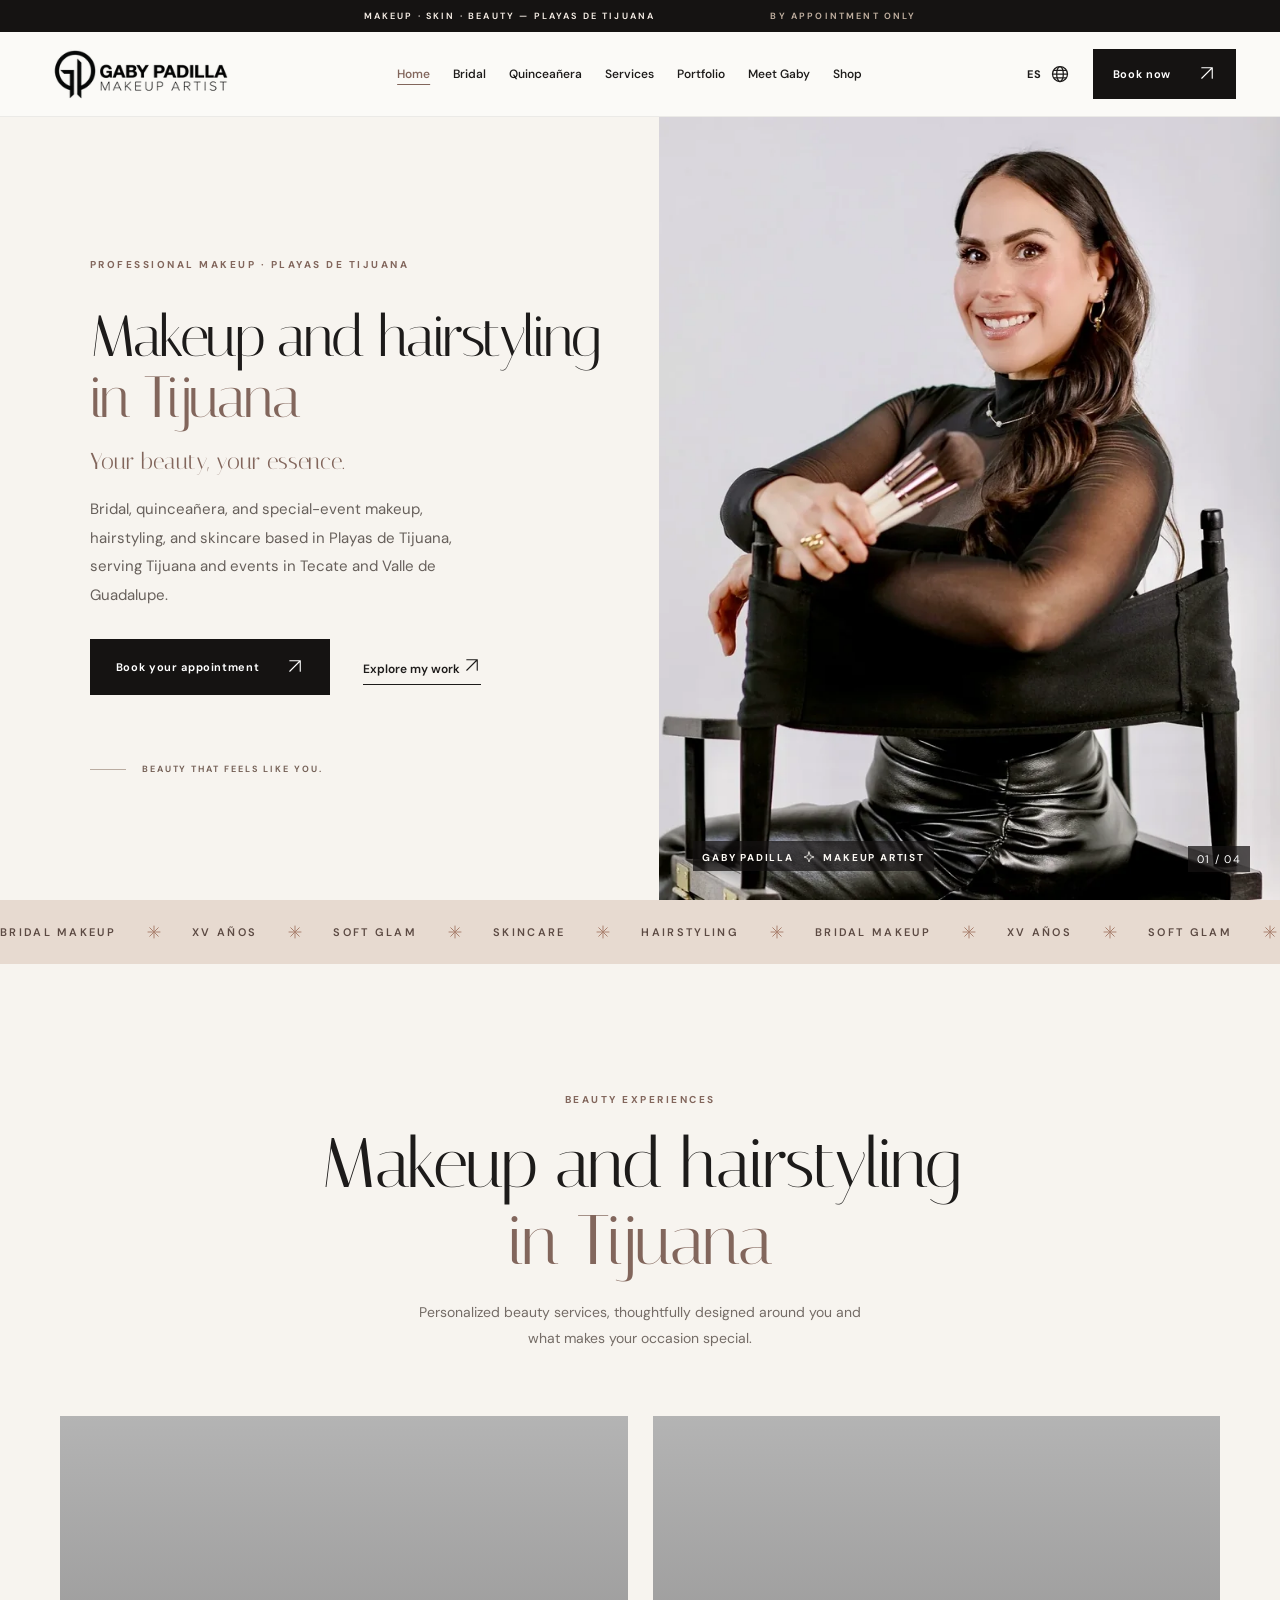
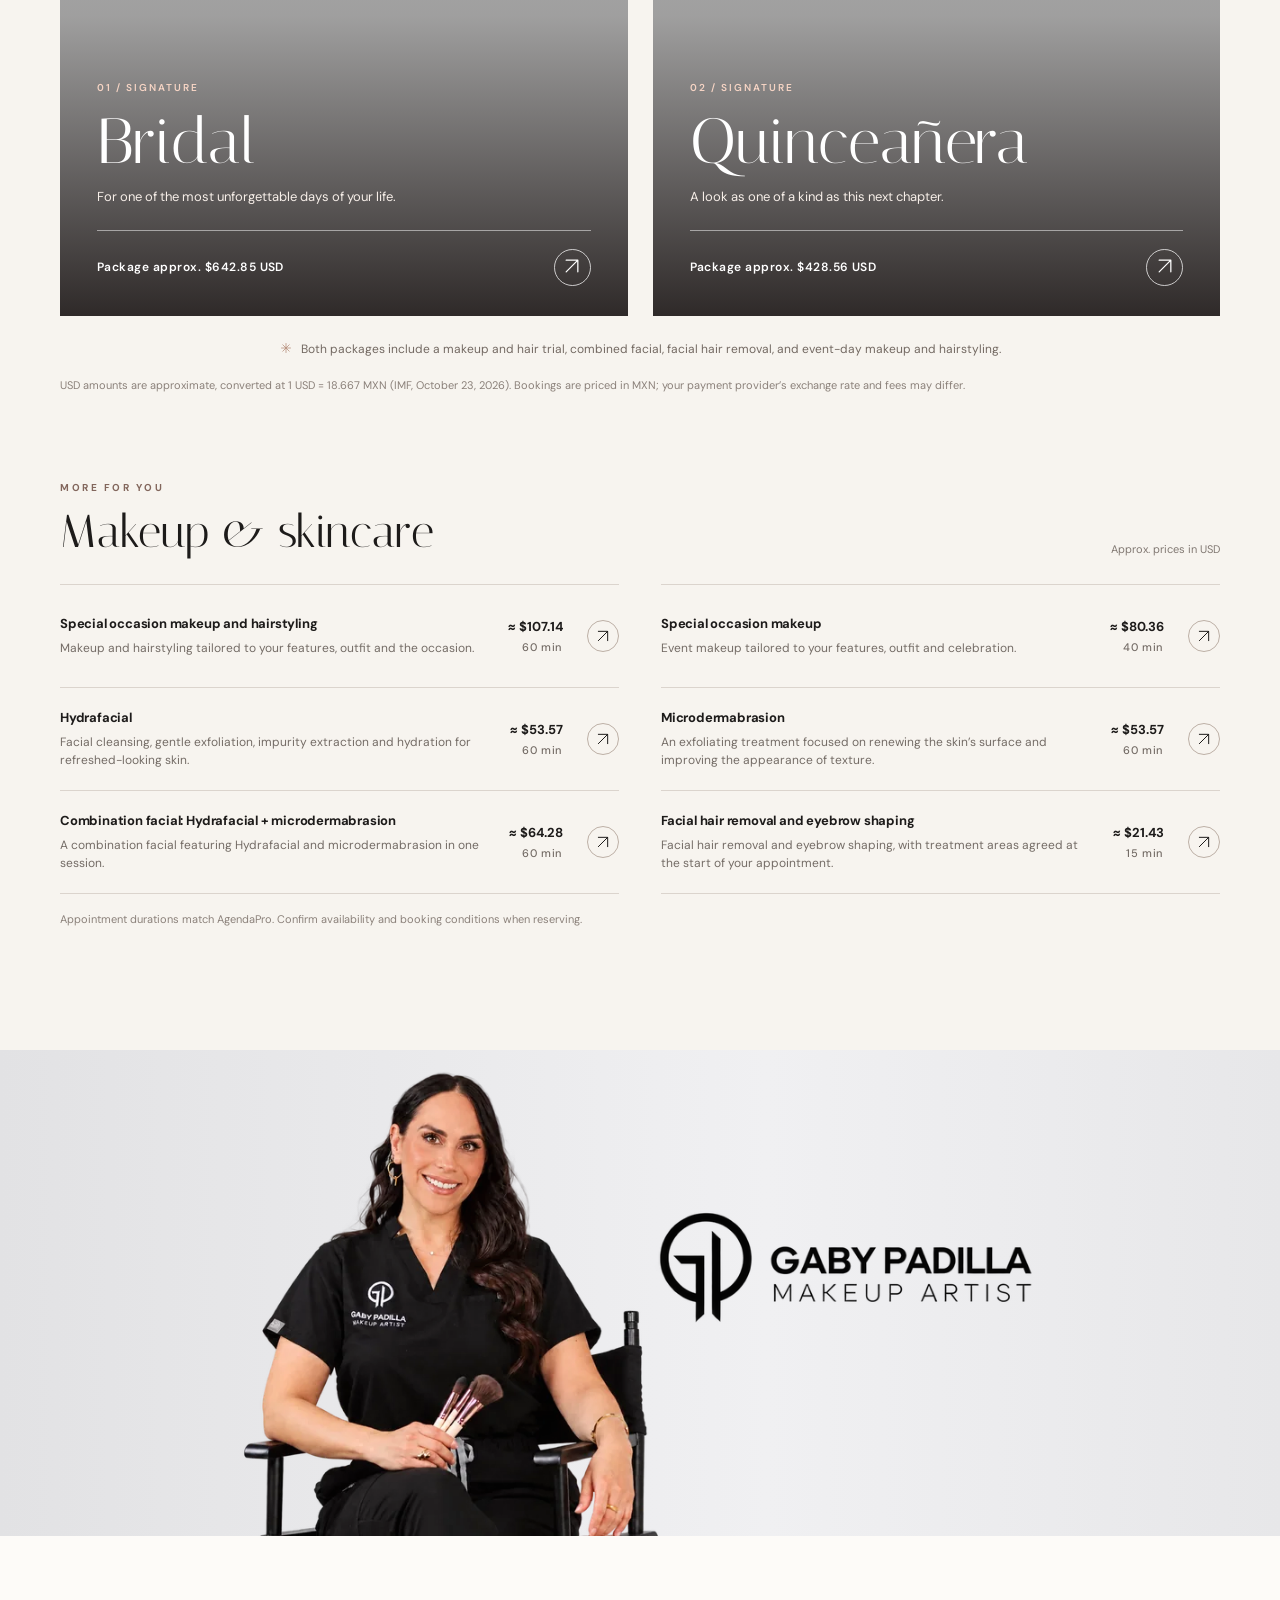
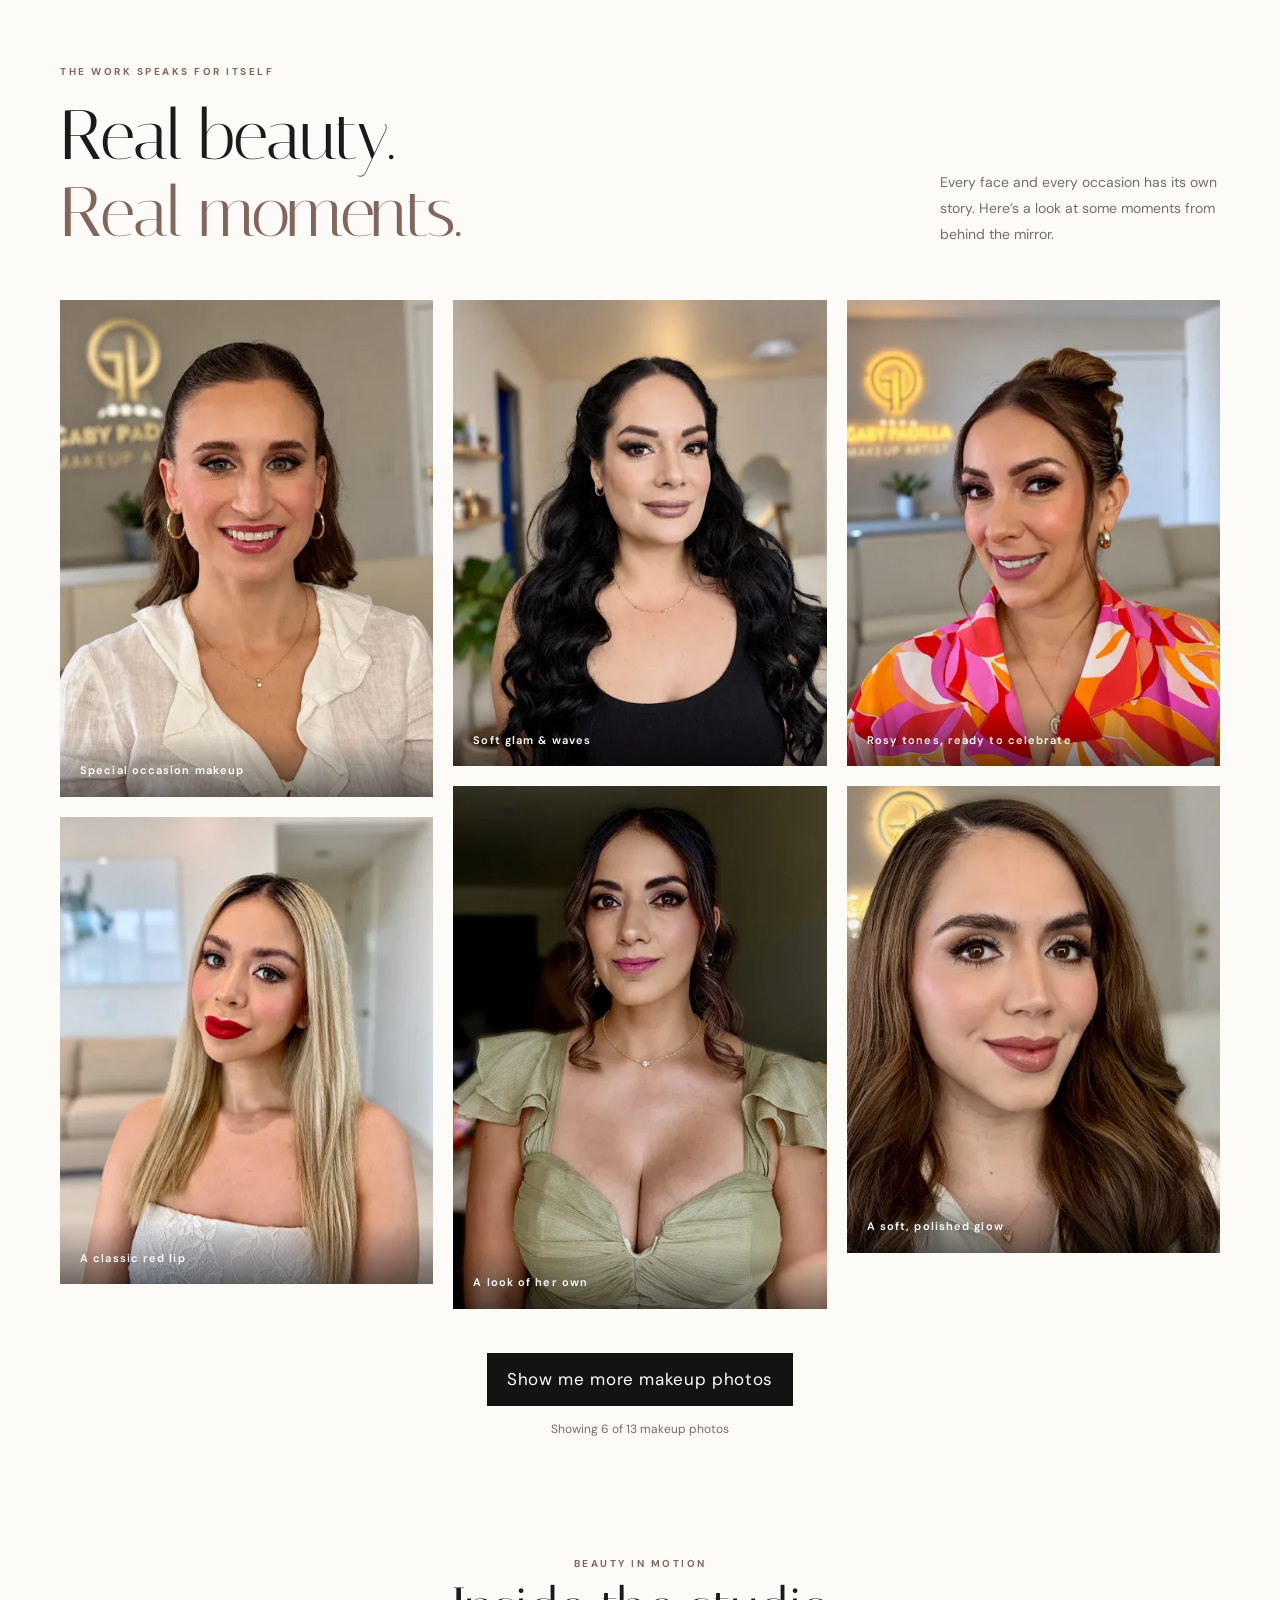
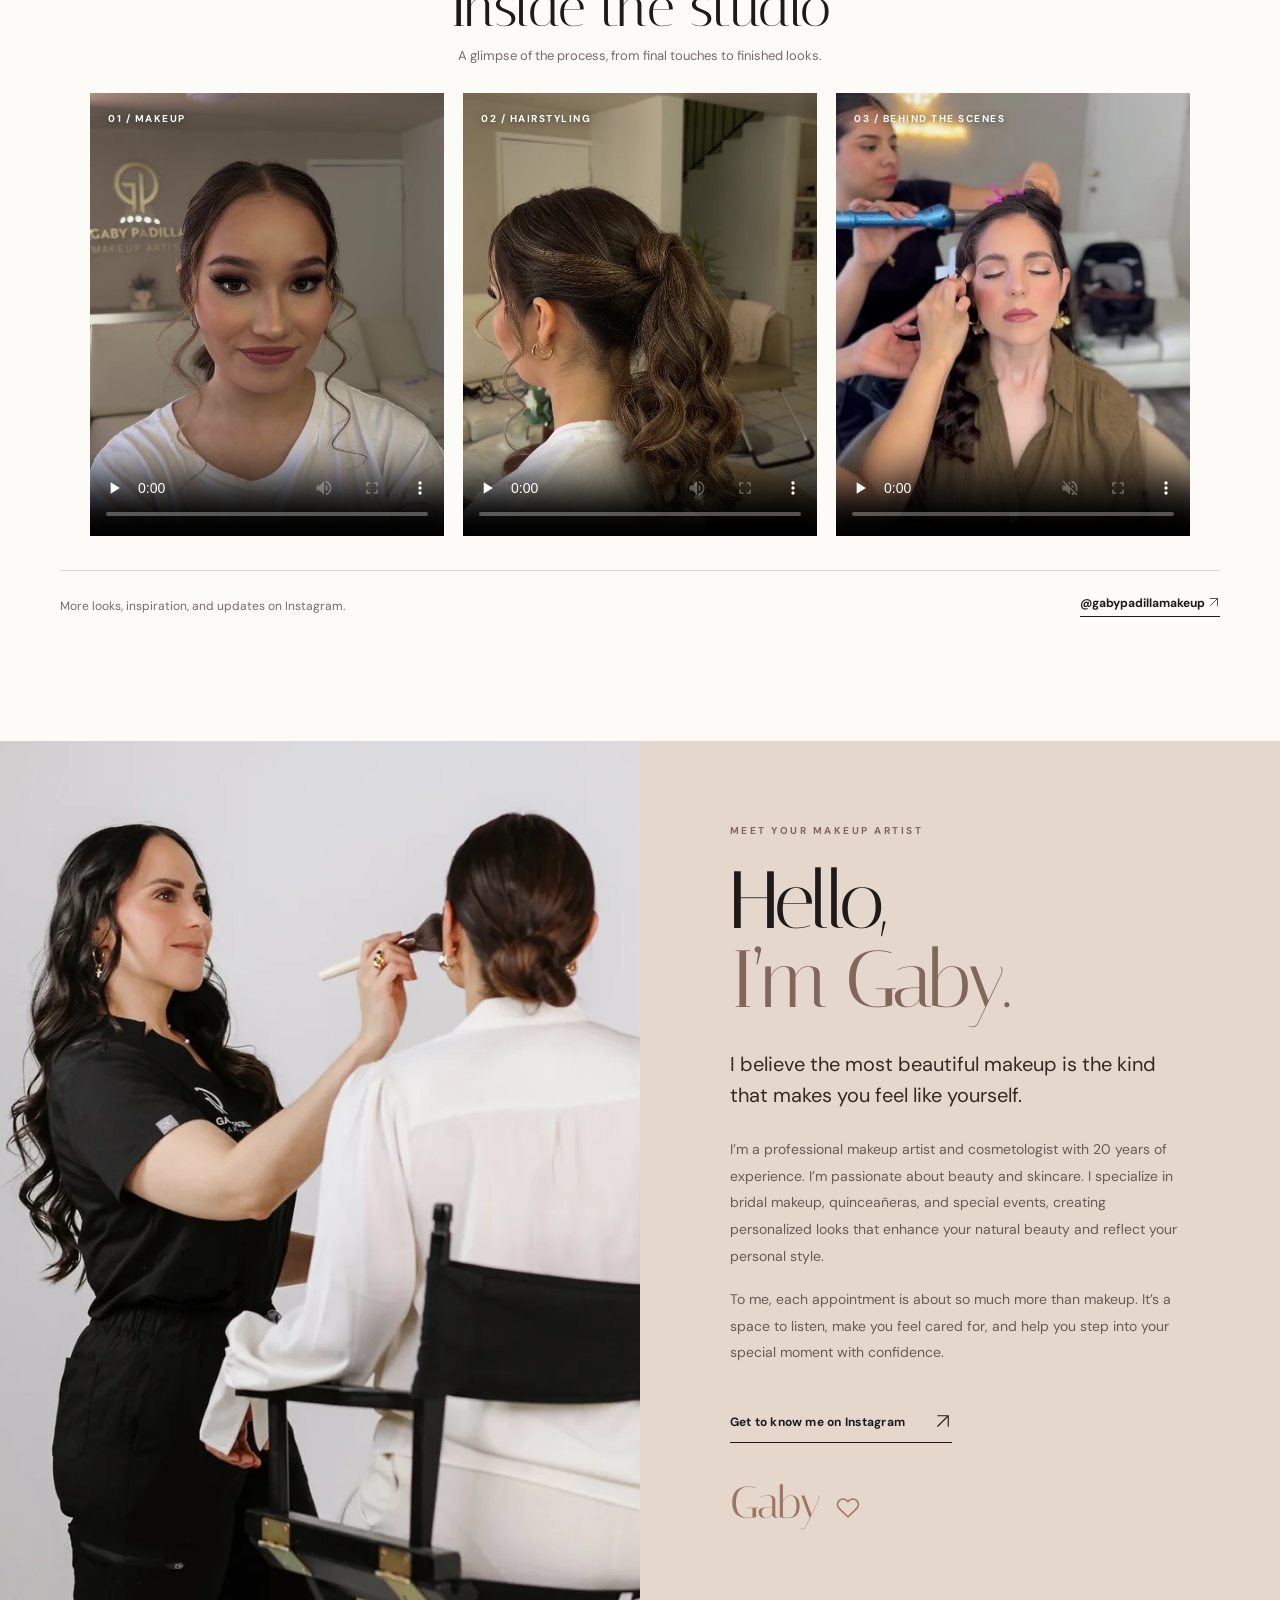
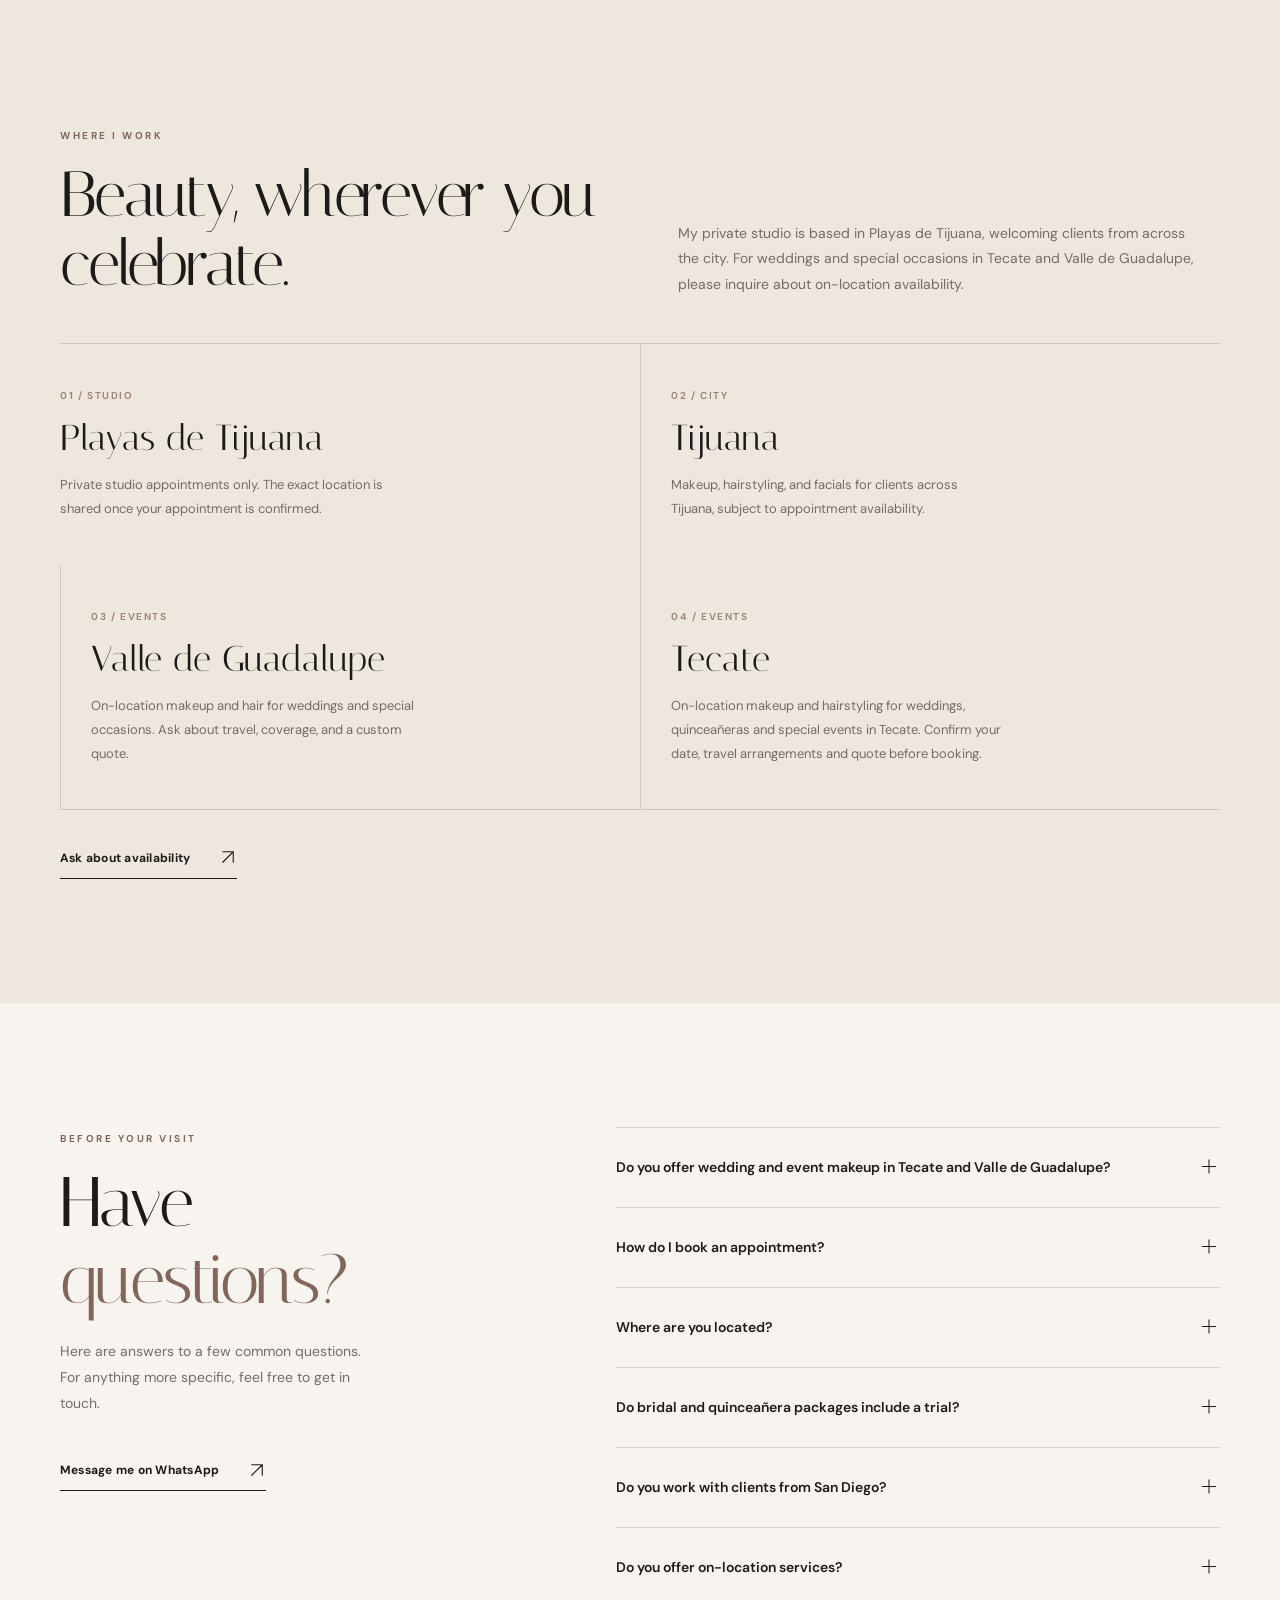
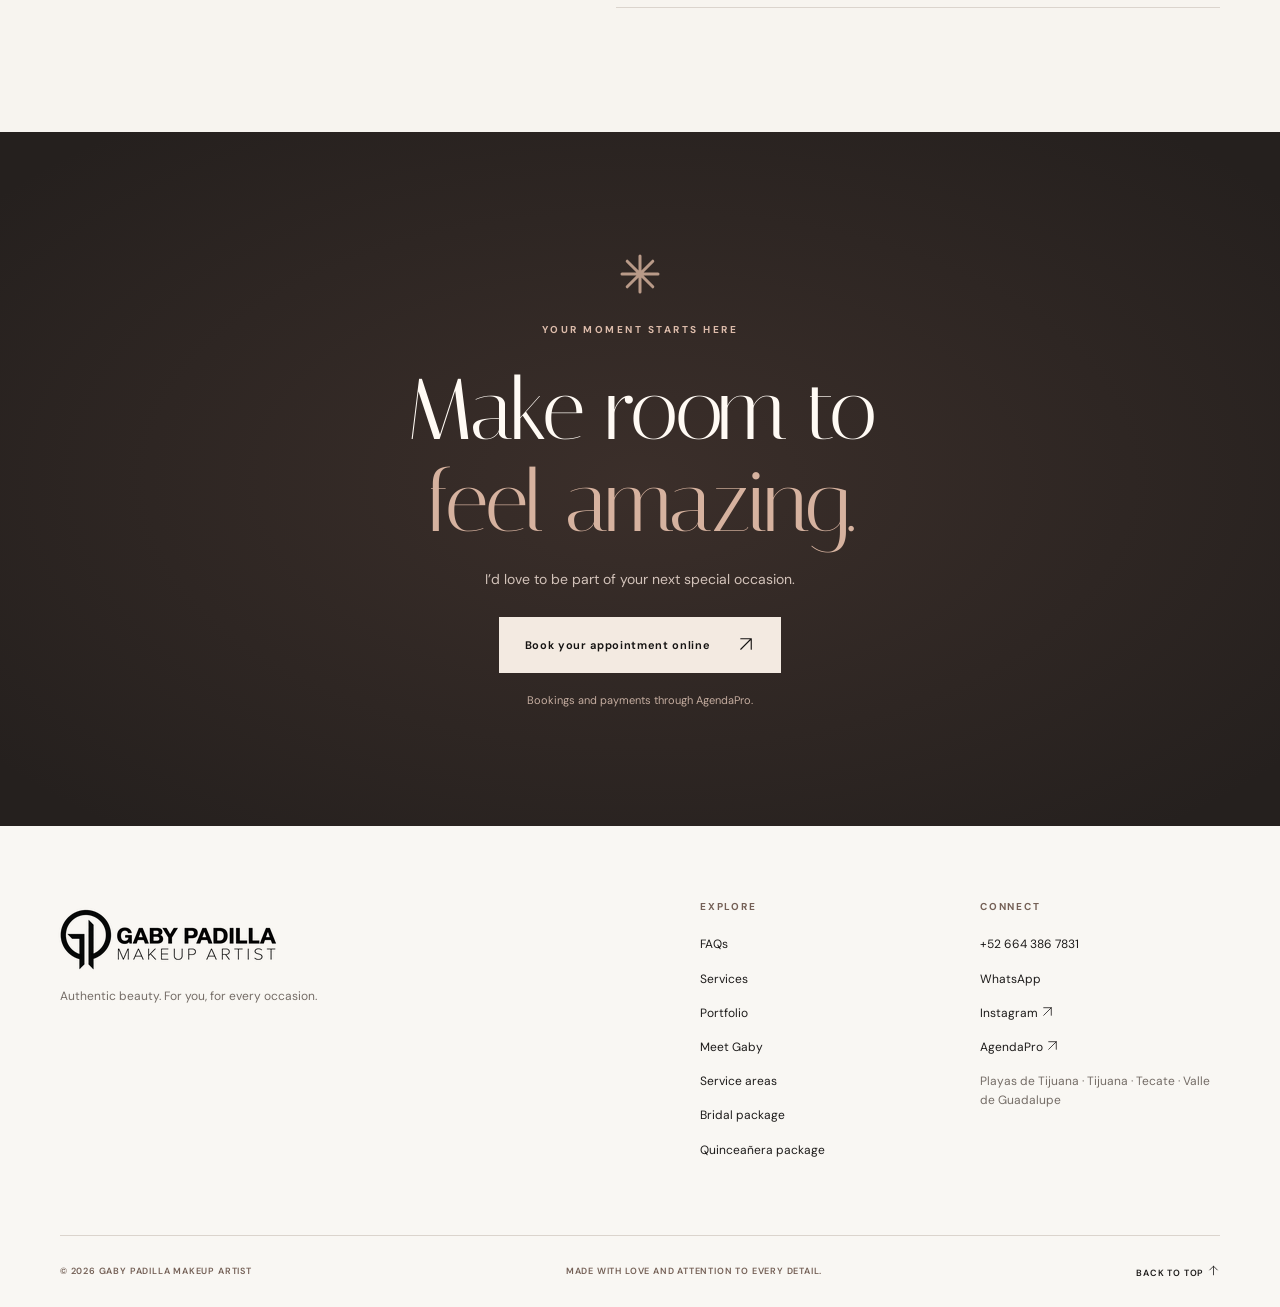
==== commit f3ff0f58: "Improve Tijuana SEO and responsive image delivery" ====
--- a/en/index.html
+++ b/en/index.html
@@ -5,20 +5,39 @@
 <meta charset="utf-8"/>
 <meta content="width=device-width, initial-scale=1" name="viewport"/>
 <meta content="#f7f4ef" name="theme-color"/>
-<meta content="Makeup artist and cosmetologist with 20 years of experience. Playas de Tijuana studio; wedding and event makeup and hair in Tecate and Valle de Guadalupe." name="description"/>
+<meta content="Makeup and hairstyling in Tijuana for brides, quinceañeras and events. Private studio in Playas de Tijuana, with 20 years of experience. Book an appointment." name="description"/>
 <meta content="website" property="og:type"/>
-<meta content="Makeup Artist in Playas de Tijuana | Gaby Padilla" property="og:title"/>
-<meta content="Makeup artist and cosmetologist with 20 years of experience. Playas de Tijuana studio; wedding and event makeup and hair in Tecate and Valle de Guadalupe." property="og:description"/>
+<meta content="Makeup and Hairstyling in Tijuana | Gaby Padilla" property="og:title"/>
+<meta content="Makeup and hairstyling in Tijuana for brides, quinceañeras and events. Private studio in Playas de Tijuana, with 20 years of experience. Book an appointment." property="og:description"/>
 <link href="../assets/images/favicon.png" rel="icon" type="image/png"/>
 <link href="https://fonts.googleapis.com" rel="preconnect"/>
 <link crossorigin="" href="https://fonts.gstatic.com" rel="preconnect"/>
 <link href="https://fonts.googleapis.com/css2?family=DM+Sans:wght@400;450;500;550;600;650;700&amp;family=Italiana&amp;display=swap" rel="stylesheet"/>
-<link href="../styles.css?v=studio-video-5" rel="stylesheet"/>
-<title>Makeup Artist in Playas de Tijuana | Gaby Padilla</title>
-<meta content="noindex, nofollow, noarchive" name="robots"/><meta content="strict-origin-when-cross-origin" name="referrer"/><meta content="Gaby Padilla Makeup Artist" property="og:site_name"/><meta content="en_US" property="og:locale"/><meta content="es_MX" property="og:locale:alternate"/><meta content="Gaby Padilla, makeup artist and cosmetologist with 20 years of experience in Tijuana" property="og:image:alt"/><meta content="1200" property="og:image:width"/><meta content="630" property="og:image:height"/><meta content="summary_large_image" name="twitter:card"/><meta content="Makeup Artist in Playas de Tijuana | Gaby Padilla" name="twitter:title"/><meta content="Makeup artist and cosmetologist with 20 years of experience. Playas de Tijuana studio; wedding and event makeup and hair in Tecate and Valle de Guadalupe." name="twitter:description"/>
+<link href="../styles.css?v=seo-mobile-20261102" rel="stylesheet"/>
+<title>Makeup and Hairstyling in Tijuana | Gaby Padilla</title>
+<meta name="robots" content="noindex, nofollow, noarchive"/><meta content="strict-origin-when-cross-origin" name="referrer"/><meta content="Gaby Padilla Makeup Artist" property="og:site_name"/><meta content="en_US" property="og:locale"/><meta content="es_MX" property="og:locale:alternate"/><meta property="og:image:alt" content="Portrait of Gaby Padilla, makeup artist in Playas de Tijuana, holding makeup brushes"><meta property="og:image:width" content="975"><meta property="og:image:height" content="975"><meta content="summary_large_image" name="twitter:card"/><meta content="Makeup and Hairstyling in Tijuana | Gaby Padilla" name="twitter:title"/><meta content="Makeup and hairstyling in Tijuana for brides, quinceañeras and events. Private studio in Playas de Tijuana, with 20 years of experience. Book an appointment." name="twitter:description"/>
 <!-- SEO URLs are generated by prepare_launch.py when domain is chosen. -->
-<meta content="../assets/images/gaby-padilla-social-share.jpg" property="og:image"/><meta content="../assets/images/gaby-padilla-social-share.jpg" name="twitter:image"/><script id="local-business-schema" type="application/ld+json">{"@context":"https://schema.org","@type":"BeautySalon","name":"Gaby Padilla Makeup Artist","description":"Makeup artist and cosmetologist with 20 years of experience. Playas de Tijuana studio; wedding and event makeup and hair in Tecate and Valle de Guadalupe.","slogan":"Authentic beauty","sameAs":["https://www.instagram.com/gabypadillamakeup/"],"areaServed":[{"@type":"Place","name":"Playas de Tijuana, Tijuana, Baja California, México"},{"@type":"City","name":"Tijuana, Baja California, México"},{"@type":"Place","name":"Valle de Guadalupe, Baja California, México"},{"@type":"City","name":"Tecate, Baja California, México"}],"currenciesAccepted":"MXN","hasOfferCatalog":{"@type":"OfferCatalog","name":"Beauty services","itemListElement":[{"@type":"OfferCatalog","name":"Bridal package","itemListElement":[{"@type":"Offer","priceCurrency":"MXN","price":"12000","itemOffered":{"@type":"Service","name":"Bridal package"}}]},{"@type":"OfferCatalog","name":"Quinceañera package","itemListElement":[{"@type":"Offer","priceCurrency":"MXN","price":"8000","itemOffered":{"@type":"Service","name":"Quinceañera package"}}]},{"@type":"OfferCatalog","name":"Special occasion makeup and hairstyling","itemListElement":[{"@type":"Offer","priceCurrency":"MXN","price":"2000","itemOffered":{"@type":"Service","name":"Special occasion makeup and hairstyling","description":"Makeup and hairstyling tailored to your features, outfit and the occasion."}}]},{"@type":"OfferCatalog","name":"Special occasion makeup","itemListElement":[{"@type":"Offer","priceCurrency":"MXN","price":"1500","itemOffered":{"@type":"Service","name":"Special occasion makeup","description":"Event makeup tailored to your features, outfit and celebration."}}]},{"@type":"OfferCatalog","name":"Hydrafacial","itemListElement":[{"@type":"Offer","priceCurrency":"MXN","price":"1000","itemOffered":{"@type":"Service","name":"Hydrafacial","description":"Facial cleansing, gentle exfoliation, impurity extraction and hydration for refreshed-looking skin."}}]},{"@type":"OfferCatalog","name":"Microdermabrasion","itemListElement":[{"@type":"Offer","priceCurrency":"MXN","price":"1000","itemOffered":{"@type":"Service","name":"Microdermabrasion","description":"An exfoliating treatment focused on renewing the skin’s surface and improving the appearance of texture."}}]},{"@type":"OfferCatalog","name":"Combination facial: Hydrafacial + microdermabrasion","itemListElement":[{"@type":"Offer","priceCurrency":"MXN","price":"1200","itemOffered":{"@type":"Service","name":"Combination facial: Hydrafacial + microdermabrasion","description":"A combination facial featuring Hydrafacial and microdermabrasion in one session."}}]},{"@type":"OfferCatalog","name":"Facial hair removal and eyebrow shaping","itemListElement":[{"@type":"Offer","priceCurrency":"MXN","price":"400","itemOffered":{"@type":"Service","name":"Facial hair removal and eyebrow shaping","description":"Facial hair removal and eyebrow shaping, with treatment areas agreed at the start of your appointment."}}]}]}}</script><script type="application/ld+json">{"@context": "https://schema.org", "@type": "VideoObject", "name": "Makeup and hairstyling behind the scenes in Tijuana", "description": "A behind-the-scenes look at professional eye makeup and curling hair in Gaby Padilla’s studio in Playas de Tijuana. Silent video.", "thumbnailUrl": "https://jkgraphix11.github.io/gaby-padilla-website/assets/images/gaby-padilla-studio-video-poster.webp", "contentUrl": "https://jkgraphix11.github.io/gaby-padilla-website/assets/videos/gaby-padilla-behind-the-scenes-studio.mp4", "uploadDate": "2026-10-24T13:41:00-07:00", "duration": "PT51.92S", "inLanguage": "en", "isFamilyFriendly": true, "publisher": {"@type": "Organization", "name": "Gaby Padilla Makeup Artist"}}</script>
-<script type="application/ld+json">{"@context": "https://schema.org", "@type": "ImageObject", "contentUrl": "https://jkgraphix11.github.io/gaby-padilla-website/assets/images/gaby-padilla-maquillista-aplicando-maquillaje-tijuana.webp", "name": "Gaby Padilla Makeup Artist", "caption": "Gaby Padilla, makeup artist in Playas de Tijuana, applying makeup to a client", "description": "Gaby Padilla, makeup artist in Playas de Tijuana, applying makeup to a client", "width": 1089, "height": 1361, "inLanguage": "en"}</script>
+<script id="local-business-schema" type="application/ld+json">{"@context":"https://schema.org","@type":"BeautySalon","name":"Gaby Padilla Makeup Artist","description":"Makeup and hairstyling in Tijuana for brides, quinceañeras and events. Private studio in Playas de Tijuana, with 20 years of experience. Book an appointment.","slogan":"Authentic beauty","sameAs":["https://www.instagram.com/gabypadillamakeup/"],"areaServed":[{"@type":"Place","name":"Playas de Tijuana, Tijuana, Baja California, México"},{"@type":"City","name":"Tijuana, Baja California, México"},{"@type":"Place","name":"Valle de Guadalupe, Baja California, México"},{"@type":"City","name":"Tecate, Baja California, México"}],"currenciesAccepted":"MXN","hasOfferCatalog":{"@type":"OfferCatalog","name":"Beauty services","itemListElement":[{"@type":"OfferCatalog","name":"Bridal package","itemListElement":[{"@type":"Offer","priceCurrency":"MXN","price":"12000","itemOffered":{"@type":"Service","name":"Bridal package"}}]},{"@type":"OfferCatalog","name":"Quinceañera package","itemListElement":[{"@type":"Offer","priceCurrency":"MXN","price":"8000","itemOffered":{"@type":"Service","name":"Quinceañera package"}}]},{"@type":"OfferCatalog","name":"Special occasion makeup and hairstyling","itemListElement":[{"@type":"Offer","priceCurrency":"MXN","price":"2000","itemOffered":{"@type":"Service","name":"Special occasion makeup and hairstyling","description":"Makeup and hairstyling tailored to your features, outfit and the occasion."}}]},{"@type":"OfferCatalog","name":"Special occasion makeup","itemListElement":[{"@type":"Offer","priceCurrency":"MXN","price":"1500","itemOffered":{"@type":"Service","name":"Special occasion makeup","description":"Event makeup tailored to your features, outfit and celebration."}}]},{"@type":"OfferCatalog","name":"Hydrafacial","itemListElement":[{"@type":"Offer","priceCurrency":"MXN","price":"1000","itemOffered":{"@type":"Service","name":"Hydrafacial","description":"Facial cleansing, gentle exfoliation, impurity extraction and hydration for refreshed-looking skin."}}]},{"@type":"OfferCatalog","name":"Microdermabrasion","itemListElement":[{"@type":"Offer","priceCurrency":"MXN","price":"1000","itemOffered":{"@type":"Service","name":"Microdermabrasion","description":"An exfoliating treatment focused on renewing the skin’s surface and improving the appearance of texture."}}]},{"@type":"OfferCatalog","name":"Combination facial: Hydrafacial + microdermabrasion","itemListElement":[{"@type":"Offer","priceCurrency":"MXN","price":"1200","itemOffered":{"@type":"Service","name":"Combination facial: Hydrafacial + microdermabrasion","description":"A combination facial featuring Hydrafacial and microdermabrasion in one session."}}]},{"@type":"OfferCatalog","name":"Facial hair removal and eyebrow shaping","itemListElement":[{"@type":"Offer","priceCurrency":"MXN","price":"400","itemOffered":{"@type":"Service","name":"Facial hair removal and eyebrow shaping","description":"Facial hair removal and eyebrow shaping, with treatment areas agreed at the start of your appointment."}}]}]},"@id":"https://gabypadillamakeup.com/#business","url":"https://gabypadillamakeup.com/","logo":"https://gabypadillamakeup.com/assets/images/gaby-padilla-logo-responsive-720.webp","image":"https://gabypadillamakeup.com/assets/images/gaby-padilla-portrait-maquillista-tijuana.jpg","telephone":"+52-664-386-7831","priceRange":"MXN $400–$12,000"}</script><script type="application/ld+json">{"@context":"https://schema.org","@type":"VideoObject","name":"Makeup and hairstyling behind the scenes in Tijuana","description":"A behind-the-scenes look at professional eye makeup and curling hair in Gaby Padilla’s studio in Playas de Tijuana. Silent video.","thumbnailUrl":"https://gabypadillamakeup.com/assets/images/gaby-padilla-studio-video-poster.webp","contentUrl":"https://gabypadillamakeup.com/assets/videos/gaby-padilla-behind-the-scenes-studio.mp4","uploadDate":"2026-10-24T13:41:00-07:00","duration":"PT51.92S","inLanguage":"en","isFamilyFriendly":true,"publisher":{"@type":"Organization","name":"Gaby Padilla Makeup Artist"}}</script>
+<script type="application/ld+json">{"@context":"https://schema.org","@type":"ImageObject","contentUrl":"https://gabypadillamakeup.com/assets/images/gaby-padilla-maquillista-aplicando-maquillaje-tijuana.webp","name":"Gaby Padilla Makeup Artist","caption":"Gaby Padilla, makeup artist in Playas de Tijuana, applying makeup to a client","description":"Gaby Padilla, makeup artist in Playas de Tijuana, applying makeup to a client","width":1089,"height":1361,"inLanguage":"en"}</script>
+
+
+
+
+
+
+
+
+
+<link rel="canonical" href="https://gabypadillamakeup.com/en/">
+<link rel="alternate" hreflang="es-MX" href="https://gabypadillamakeup.com/">
+<link rel="alternate" hreflang="en" href="https://gabypadillamakeup.com/en/">
+<link rel="alternate" hreflang="x-default" href="https://gabypadillamakeup.com/">
+<meta property="og:url" content="https://gabypadillamakeup.com/en/">
+<meta property="og:image" content="https://gabypadillamakeup.com/assets/images/gaby-padilla-portrait-maquillista-tijuana.jpg">
+<meta name="twitter:image" content="https://gabypadillamakeup.com/assets/images/gaby-padilla-portrait-maquillista-tijuana.jpg">
+<meta property="og:image:type" content="image/jpeg">
+<meta name="twitter:image:alt" content="Portrait of Gaby Padilla, makeup artist in Playas de Tijuana, holding makeup brushes">
+<script id="primary-image-schema" type="application/ld+json">{"@context":"https://schema.org","@type":"WebPage","@id":"https://gabypadillamakeup.com/en/#webpage","url":"https://gabypadillamakeup.com/en/","inLanguage":"en","mainEntity":{"@id":"https://gabypadillamakeup.com/#business"},"primaryImageOfPage":{"@type":"ImageObject","@id":"https://gabypadillamakeup.com/#portrait","url":"https://gabypadillamakeup.com/assets/images/gaby-padilla-portrait-maquillista-tijuana.jpg","contentUrl":"https://gabypadillamakeup.com/assets/images/gaby-padilla-portrait-maquillista-tijuana.jpg","width":975,"height":975,"caption":"Portrait of Gaby Padilla, makeup artist in Playas de Tijuana, holding makeup brushes"}}</script>
 </head>
 <body>
 <a class="skip-link" href="#main">Skip to content</a>
@@ -29,7 +48,7 @@
 <header class="site-header" id="home">
 <div class="header-inner container-wide">
 <a aria-label="Gaby Padilla Makeup Artist" class="brand" href="#home">
-<img alt="Gaby Padilla Makeup Artist logo" decoding="async" height="724" src="../assets/images/gaby-padilla-logo.png" width="2172"/>
+<img alt="Gaby Padilla Makeup Artist logo" decoding="async" height="240" sizes="240px" src="../assets/images/gaby-padilla-logo-responsive-480.webp" srcset="../assets/images/gaby-padilla-logo-responsive-240.webp 240w, ../assets/images/gaby-padilla-logo-responsive-480.webp 480w, ../assets/images/gaby-padilla-logo-responsive-720.webp 720w, ../assets/images/gaby-padilla-logo.png 2172w" width="720"/>
 </a>
 <nav aria-label="Main navigation" class="nav" id="primary-nav"><a href="#home" aria-current="page">Home</a><a href="bridal/">Bridal</a><a href="quinceanera/">Quinceañera</a><a href="#servicios">Services</a><a href="#portafolio">Portfolio</a><a href="#gaby">Meet Gaby</a><a href="../tienda/?lang=en">Shop</a></nav>
 <div class="header-actions">
@@ -38,14 +57,15 @@
 </div>
 <button aria-controls="mobile-menu" aria-expanded="false" aria-label="Open menu" class="menu-toggle" id="menu-toggle" type="button"><span></span><span></span></button>
 </div>
-<nav aria-label="Mobile navigation" class="mobile-menu" hidden="" id="mobile-menu"><div class="mobile-menu-top"><div class="mobile-menu-brand"><img src="../assets/images/gaby-padilla-logo.png" alt="Gaby Padilla Makeup Artist" width="2172" height="724"/></div><button class="mobile-menu-close" id="menu-close" type="button" aria-label="Close menu"><span>Close</span><svg class="icon" viewBox="0 0 24 24" width="24" height="24" fill="none" stroke="currentColor" stroke-width="1.5" stroke-linecap="round" aria-hidden="true" focusable="false"><path d="m6 6 12 12M6 18 18 6"/></svg></button></div><a href="#home" aria-current="page">Home</a><a href="bridal/">Bridal</a><a href="quinceanera/">Quinceañera</a><a href="#servicios">Services</a><a href="#portafolio">Portfolio</a><a href="#gaby">Meet Gaby</a><a href="#preguntas">FAQs</a><a data-booking="" href="https://gabypadillamakeupartist.site.agendapro.com/mx/sucursal/578261" target="_blank" rel="noopener noreferrer">Book now</a><a href="../tienda/?lang=en">Shop</a></nav>
+<nav aria-label="Mobile navigation" class="mobile-menu" hidden="" id="mobile-menu"><div class="mobile-menu-top"><div class="mobile-menu-brand"><img alt="Gaby Padilla Makeup Artist" decoding="async" height="240" sizes="240px" src="../assets/images/gaby-padilla-logo-responsive-480.webp" srcset="../assets/images/gaby-padilla-logo-responsive-240.webp 240w, ../assets/images/gaby-padilla-logo-responsive-480.webp 480w, ../assets/images/gaby-padilla-logo-responsive-720.webp 720w, ../assets/images/gaby-padilla-logo.png 2172w" width="720"/></div><button class="mobile-menu-close" id="menu-close" type="button" aria-label="Close menu"><span>Close</span><svg class="icon" viewBox="0 0 24 24" width="24" height="24" fill="none" stroke="currentColor" stroke-width="1.5" stroke-linecap="round" aria-hidden="true" focusable="false"><path d="m6 6 12 12M6 18 18 6"/></svg></button></div><a href="#home" aria-current="page">Home</a><a href="bridal/">Bridal</a><a href="quinceanera/">Quinceañera</a><a href="#servicios">Services</a><a href="#portafolio">Portfolio</a><a href="#gaby">Meet Gaby</a><a href="#preguntas">FAQs</a><a data-booking="" href="https://gabypadillamakeupartist.site.agendapro.com/mx/sucursal/578261" target="_blank" rel="noopener noreferrer">Book now</a><a href="../tienda/?lang=en">Shop</a></nav>
 </header>
 <main id="main">
 <section aria-labelledby="hero-heading" class="hero">
 <div class="hero-copy">
 <div class="hero-copy-inner">
 <div class="eyebrow"><span>PROFESSIONAL MAKEUP · PLAYAS DE TIJUANA</span></div>
-<h1 id="hero-heading"><span>Your beauty,</span><br/><em>your essence.</em></h1>
+<h1 class="seo-heading" id="hero-heading"><span>Makeup and hairstyling</span><br/><em>in Tijuana</em></h1>
+<p class="hero-tagline">Your beauty, your essence.</p>
 <p class="hero-description">Bridal, quinceañera, and special-event makeup, hairstyling, and skincare based in Playas de Tijuana, serving Tijuana and events in Tecate and Valle de Guadalupe.</p>
 <div class="hero-buttons">
 <a class="btn btn-dark btn-large" data-booking="" href="https://gabypadillamakeupartist.site.agendapro.com/mx/sucursal/578261" rel="noopener noreferrer" target="_blank"><span>Book your appointment</span><span aria-hidden="true"><svg class="icon icon-arrow-up-right" viewBox="0 0 24 24" width="24" height="24" fill="none" stroke="currentColor" stroke-width="1.5" stroke-linecap="round" stroke-linejoin="round" aria-hidden="true" focusable="false"><path d="M5 19 19 5M5 5h14v14"/></svg></span></a>
@@ -55,24 +75,24 @@
 </div>
 </div>
 <div class="hero-media">
-<img alt="Gaby Padilla, makeup artist and cosmetologist with 20 years of experience in Tijuana" decoding="async" fetchpriority="high" height="1378" src="../assets/images/gaby-padilla-hero-actualizado.webp" width="1102" style="object-position:center top"/>
+<img alt="Gaby Padilla, makeup artist and cosmetologist with 20 years of experience in Tijuana" decoding="async" fetchpriority="high" height="1378" sizes="(max-width: 600px) 100vw, 50vw" src="../assets/images/gaby-padilla-hero-actualizado.webp" srcset="../assets/images/gaby-padilla-hero-actualizado-responsive-480.webp 480w, ../assets/images/gaby-padilla-hero-actualizado-responsive-768.webp 768w, ../assets/images/gaby-padilla-hero-actualizado.webp 1102w" style="object-position:center top" width="1102"/>
 <span class="hero-image-caption">GABY PADILLA <span class="little-dot"><svg class="icon icon-sparkle" viewBox="0 0 24 24" width="24" height="24" fill="none" stroke="currentColor" stroke-width="1.5" stroke-linecap="round" stroke-linejoin="round" aria-hidden="true" focusable="false"><path d="m12 2 2.6 7.4L22 12l-7.4 2.6L12 22l-2.6-7.4L2 12l7.4-2.6Z"/></svg></span> MAKEUP ARTIST</span>
 <span class="hero-index">01 / 04</span>
 </div>
 </section>
-<div aria-label="Specialties" class="identity-band">
+<div aria-hidden="true" class="identity-band">
 <div aria-hidden="true" class="identity-track"><span class="identity-group">BRIDAL MAKEUP <b><svg class="icon icon-asterisk" viewBox="0 0 24 24" width="24" height="24" fill="none" stroke="currentColor" stroke-width="1.5" stroke-linecap="round" stroke-linejoin="round" aria-hidden="true" focusable="false"><path d="M12 3v18M3 12h18M5.6 5.6l12.8 12.8M5.6 18.4 18.4 5.6"/></svg></b> XV AÑOS <b><svg class="icon icon-asterisk" viewBox="0 0 24 24" width="24" height="24" fill="none" stroke="currentColor" stroke-width="1.5" stroke-linecap="round" stroke-linejoin="round" aria-hidden="true" focusable="false"><path d="M12 3v18M3 12h18M5.6 5.6l12.8 12.8M5.6 18.4 18.4 5.6"/></svg></b> SOFT GLAM <b><svg class="icon icon-asterisk" viewBox="0 0 24 24" width="24" height="24" fill="none" stroke="currentColor" stroke-width="1.5" stroke-linecap="round" stroke-linejoin="round" aria-hidden="true" focusable="false"><path d="M12 3v18M3 12h18M5.6 5.6l12.8 12.8M5.6 18.4 18.4 5.6"/></svg></b> SKINCARE <b><svg class="icon icon-asterisk" viewBox="0 0 24 24" width="24" height="24" fill="none" stroke="currentColor" stroke-width="1.5" stroke-linecap="round" stroke-linejoin="round" aria-hidden="true" focusable="false"><path d="M12 3v18M3 12h18M5.6 5.6l12.8 12.8M5.6 18.4 18.4 5.6"/></svg></b> HAIRSTYLING <b><svg class="icon icon-asterisk" viewBox="0 0 24 24" width="24" height="24" fill="none" stroke="currentColor" stroke-width="1.5" stroke-linecap="round" stroke-linejoin="round" aria-hidden="true" focusable="false"><path d="M12 3v18M3 12h18M5.6 5.6l12.8 12.8M5.6 18.4 18.4 5.6"/></svg></b> BRIDAL MAKEUP <b><svg class="icon icon-asterisk" viewBox="0 0 24 24" width="24" height="24" fill="none" stroke="currentColor" stroke-width="1.5" stroke-linecap="round" stroke-linejoin="round" aria-hidden="true" focusable="false"><path d="M12 3v18M3 12h18M5.6 5.6l12.8 12.8M5.6 18.4 18.4 5.6"/></svg></b> XV AÑOS <b><svg class="icon icon-asterisk" viewBox="0 0 24 24" width="24" height="24" fill="none" stroke="currentColor" stroke-width="1.5" stroke-linecap="round" stroke-linejoin="round" aria-hidden="true" focusable="false"><path d="M12 3v18M3 12h18M5.6 5.6l12.8 12.8M5.6 18.4 18.4 5.6"/></svg></b> SOFT GLAM <b><svg class="icon icon-asterisk" viewBox="0 0 24 24" width="24" height="24" fill="none" stroke="currentColor" stroke-width="1.5" stroke-linecap="round" stroke-linejoin="round" aria-hidden="true" focusable="false"><path d="M12 3v18M3 12h18M5.6 5.6l12.8 12.8M5.6 18.4 18.4 5.6"/></svg></b> SKINCARE <b><svg class="icon icon-asterisk" viewBox="0 0 24 24" width="24" height="24" fill="none" stroke="currentColor" stroke-width="1.5" stroke-linecap="round" stroke-linejoin="round" aria-hidden="true" focusable="false"><path d="M12 3v18M3 12h18M5.6 5.6l12.8 12.8M5.6 18.4 18.4 5.6"/></svg></b> HAIRSTYLING <b><svg class="icon icon-asterisk" viewBox="0 0 24 24" width="24" height="24" fill="none" stroke="currentColor" stroke-width="1.5" stroke-linecap="round" stroke-linejoin="round" aria-hidden="true" focusable="false"><path d="M12 3v18M3 12h18M5.6 5.6l12.8 12.8M5.6 18.4 18.4 5.6"/></svg></b> </span><span class="identity-group">BRIDAL MAKEUP <b><svg class="icon icon-asterisk" viewBox="0 0 24 24" width="24" height="24" fill="none" stroke="currentColor" stroke-width="1.5" stroke-linecap="round" stroke-linejoin="round" aria-hidden="true" focusable="false"><path d="M12 3v18M3 12h18M5.6 5.6l12.8 12.8M5.6 18.4 18.4 5.6"/></svg></b> XV AÑOS <b><svg class="icon icon-asterisk" viewBox="0 0 24 24" width="24" height="24" fill="none" stroke="currentColor" stroke-width="1.5" stroke-linecap="round" stroke-linejoin="round" aria-hidden="true" focusable="false"><path d="M12 3v18M3 12h18M5.6 5.6l12.8 12.8M5.6 18.4 18.4 5.6"/></svg></b> SOFT GLAM <b><svg class="icon icon-asterisk" viewBox="0 0 24 24" width="24" height="24" fill="none" stroke="currentColor" stroke-width="1.5" stroke-linecap="round" stroke-linejoin="round" aria-hidden="true" focusable="false"><path d="M12 3v18M3 12h18M5.6 5.6l12.8 12.8M5.6 18.4 18.4 5.6"/></svg></b> SKINCARE <b><svg class="icon icon-asterisk" viewBox="0 0 24 24" width="24" height="24" fill="none" stroke="currentColor" stroke-width="1.5" stroke-linecap="round" stroke-linejoin="round" aria-hidden="true" focusable="false"><path d="M12 3v18M3 12h18M5.6 5.6l12.8 12.8M5.6 18.4 18.4 5.6"/></svg></b> HAIRSTYLING <b><svg class="icon icon-asterisk" viewBox="0 0 24 24" width="24" height="24" fill="none" stroke="currentColor" stroke-width="1.5" stroke-linecap="round" stroke-linejoin="round" aria-hidden="true" focusable="false"><path d="M12 3v18M3 12h18M5.6 5.6l12.8 12.8M5.6 18.4 18.4 5.6"/></svg></b> BRIDAL MAKEUP <b><svg class="icon icon-asterisk" viewBox="0 0 24 24" width="24" height="24" fill="none" stroke="currentColor" stroke-width="1.5" stroke-linecap="round" stroke-linejoin="round" aria-hidden="true" focusable="false"><path d="M12 3v18M3 12h18M5.6 5.6l12.8 12.8M5.6 18.4 18.4 5.6"/></svg></b> XV AÑOS <b><svg class="icon icon-asterisk" viewBox="0 0 24 24" width="24" height="24" fill="none" stroke="currentColor" stroke-width="1.5" stroke-linecap="round" stroke-linejoin="round" aria-hidden="true" focusable="false"><path d="M12 3v18M3 12h18M5.6 5.6l12.8 12.8M5.6 18.4 18.4 5.6"/></svg></b> SOFT GLAM <b><svg class="icon icon-asterisk" viewBox="0 0 24 24" width="24" height="24" fill="none" stroke="currentColor" stroke-width="1.5" stroke-linecap="round" stroke-linejoin="round" aria-hidden="true" focusable="false"><path d="M12 3v18M3 12h18M5.6 5.6l12.8 12.8M5.6 18.4 18.4 5.6"/></svg></b> SKINCARE <b><svg class="icon icon-asterisk" viewBox="0 0 24 24" width="24" height="24" fill="none" stroke="currentColor" stroke-width="1.5" stroke-linecap="round" stroke-linejoin="round" aria-hidden="true" focusable="false"><path d="M12 3v18M3 12h18M5.6 5.6l12.8 12.8M5.6 18.4 18.4 5.6"/></svg></b> HAIRSTYLING <b><svg class="icon icon-asterisk" viewBox="0 0 24 24" width="24" height="24" fill="none" stroke="currentColor" stroke-width="1.5" stroke-linecap="round" stroke-linejoin="round" aria-hidden="true" focusable="false"><path d="M12 3v18M3 12h18M5.6 5.6l12.8 12.8M5.6 18.4 18.4 5.6"/></svg></b> </span></div>
 </div>
 <section aria-labelledby="services-heading" class="section services-section">
 <div class="container">
 <div class="section-heading centered" id="servicios">
 <span class="eyebrow">BEAUTY EXPERIENCES</span>
-<h2 id="services-heading"><span>For every moment</span><br/><em>worth celebrating.</em></h2>
+<h2 id="services-heading"><span>Makeup and hairstyling</span><br/><em>in Tijuana</em></h2>
 <p>Personalized beauty services, thoughtfully designed around you and what makes your occasion special.</p>
 </div>
 <div class="feature-grid">
 <article class="feature-card feature-bride" data-internal-service="true">
-<div class="feature-image"><img alt="Gaby Padilla applying professional makeup to a client with a vineyard landscape in the background" decoding="async" fetchpriority="low" height="1671" loading="lazy" src="../assets/images/gaby-padilla-maquillaje-evento-entre-vinedos.webp" width="941"/></div>
+<div class="feature-image"><img alt="Gaby Padilla applying professional makeup to a client with a vineyard landscape in the background" decoding="async" fetchpriority="low" height="1671" loading="lazy" sizes="(max-width: 600px) calc(100vw - 38px), (max-width: 1100px) calc((100vw - 92px) / 2), 568px" src="../assets/images/gaby-padilla-maquillaje-evento-entre-vinedos.webp" srcset="../assets/images/gaby-padilla-maquillaje-evento-entre-vinedos-responsive-480.webp 480w, ../assets/images/gaby-padilla-maquillaje-evento-entre-vinedos-responsive-768.webp 768w, ../assets/images/gaby-padilla-maquillaje-evento-entre-vinedos.webp 941w" width="941"/></div>
 <div class="feature-overlay"></div>
 <div class="feature-copy">
 <span class="feature-number">01 / SIGNATURE</span>
@@ -82,7 +102,7 @@
 </div>
 </article>
 <article class="feature-card feature-xv" data-internal-service="true">
-<div class="feature-image"><img alt="Quinceañera with professional makeup, a crown and a red gown" decoding="async" fetchpriority="low" height="1402" loading="lazy" src="../assets/images/quinceanera-maquillaje-corona-vestido-rojo-actualizado.webp" width="1122" style="object-position:center top"/></div>
+<div class="feature-image"><img alt="Quinceañera with professional makeup, a crown and a red gown" decoding="async" fetchpriority="low" height="1402" loading="lazy" sizes="(max-width: 600px) calc(100vw - 38px), (max-width: 1100px) calc((100vw - 92px) / 2), 568px" src="../assets/images/quinceanera-maquillaje-corona-vestido-rojo-actualizado.webp" srcset="../assets/images/quinceanera-maquillaje-corona-vestido-rojo-actualizado-responsive-480.webp 480w, ../assets/images/quinceanera-maquillaje-corona-vestido-rojo-actualizado-responsive-768.webp 768w, ../assets/images/quinceanera-maquillaje-corona-vestido-rojo-actualizado.webp 1122w" style="object-position:center top" width="1122"/></div>
 <div class="feature-overlay"></div>
 <div class="feature-copy">
 <span class="feature-number">02 / SIGNATURE</span>
@@ -103,7 +123,7 @@
 </div>
 </section>
 <section aria-label="Gaby Padilla Makeup Artist" class="portrait-break">
-<div class="portrait-break-img"><img alt="Gaby Padilla in her Playas de Tijuana makeup studio" decoding="async" fetchpriority="low" height="941" loading="lazy" src="../assets/images/gaby-padilla-estudio-transparente.png" width="1672"/></div>
+<div class="portrait-break-img"><img alt="Gaby Padilla in her Playas de Tijuana makeup studio" decoding="async" fetchpriority="low" height="941" loading="lazy" sizes="(max-width: 600px) 100vw, (max-width: 1550px) 68vw, 1208px" src="../assets/images/gaby-padilla-estudio-transparente-responsive-1672.webp" srcset="../assets/images/gaby-padilla-estudio-transparente-responsive-640.webp 640w, ../assets/images/gaby-padilla-estudio-transparente-responsive-960.webp 960w, ../assets/images/gaby-padilla-estudio-transparente-responsive-1672.webp 1672w" width="1672"/></div>
 </section>
 <section aria-labelledby="portfolio-heading" class="section portfolio-section" id="portafolio" data-portfolio-set data-initial-count="6" data-photo-type="makeup">
 <div class="container">
@@ -111,7 +131,7 @@
 <div><span class="eyebrow">THE WORK SPEAKS FOR ITSELF</span><h2 id="portfolio-heading"><span>Real beauty.</span><br/><em>Real moments.</em></h2></div>
 <p>Every face and every occasion has its own story. Here’s a look at some moments from behind the mirror.</p>
 </div>
-<div class="portfolio-grid"><figure class="portfolio-photo photo-tall"><img alt="Special occasion makeup with defined eyes, rosy cheeks and glossy rose lips" decoding="async" fetchpriority="low" height="1447" loading="lazy" src="../assets/images/maquillaje-social-labios-rosados-clienta.webp" width="1087"/><figcaption>Special occasion makeup</figcaption></figure><figure class="portfolio-photo photo-short"><img src="../assets/images/maquillaje-labios-rojos-cabello-lacio.webp" width="1121" height="1403" alt="A classic red lip" loading="lazy" decoding="async"/><figcaption>A classic red lip</figcaption></figure><figure class="portfolio-photo photo-short"><img alt="Event makeup with nude lips and dark waves in Tijuana" decoding="async" height="1176" loading="lazy" src="../assets/images/maquillaje-social-soft-glam-ondas-editado.webp" width="941"/><figcaption>Soft glam & waves</figcaption></figure><figure class="portfolio-photo photo-short"><img alt="Special event makeup with rosy lips and green dress" decoding="async" height="1800" loading="lazy" src="../assets/images/maquillaje-social-labios-rosa-vestido-verde-editado.webp" width="1286"/><figcaption>A look of her own</figcaption></figure><figure class="portfolio-photo photo-short"><img src="../assets/images/maquillaje-rosa-recogido-eventos.webp" width="1122" height="1402" alt="Rosy tones, ready to celebrate" loading="lazy" decoding="async"/><figcaption>Rosy tones, ready to celebrate</figcaption></figure><figure class="portfolio-photo photo-short"><img src="../assets/images/maquillaje-neutro-labios-brillo.webp" width="1400" height="1750" alt="A soft, polished glow" loading="lazy" decoding="async"/><figcaption>A soft, polished glow</figcaption></figure></div><div class="gallery-expansion-controls"><button type="button" class="btn btn-dark gallery-toggle" data-gallery-toggle data-show-label="Show me more makeup photos" data-hide-label="Show fewer makeup photos" aria-expanded="false" aria-controls="more-makeup-photos" hidden><span>Show me more makeup photos</span></button><p class="gallery-visible-count" data-gallery-summary aria-live="polite">Showing 6 of 13 makeup photos</p></div><div class="gallery-more" id="more-makeup-photos"><div class="portfolio-grid"><figure class="portfolio-photo photo-short"><img alt="Gaby Padilla applying professional makeup to a client in the studio" decoding="async" fetchpriority="low" height="1448" loading="lazy" src="../assets/images/gaby-padilla-maquillaje-detras-del-look.webp" width="1086"/><figcaption>Behind the look</figcaption></figure><figure class="portfolio-photo photo-short"><img alt="Gaby applying eye makeup to a client for a special event" decoding="async" height="1280" loading="lazy" src="../assets/images/gaby-padilla-aplicacion-maquillaje-profesional.webp" width="852"/><figcaption>Precision eye makeup</figcaption></figure><figure class="portfolio-photo photo-short"><img alt="Bride being prepared with her veil before the wedding ceremony" decoding="async" height="1400" loading="lazy" src="../assets/images/preparacion-novia-velo-blanco-negro-editado.webp" width="1400"/><figcaption>Bridal moments</figcaption></figure><figure class="portfolio-photo photo-short"><img src="../assets/images/peinado-recogido-textura-eventos.webp" width="1122" height="1402" alt="An elegant twist" loading="lazy" decoding="async"/><figcaption>An elegant twist</figcaption></figure><figure class="portfolio-photo photo-short"><img src="../assets/images/maquillaje-mirada-definida-coleta.webp" width="1121" height="1403" alt="Defined eyes, a luminous smile" loading="lazy" decoding="async"/><figcaption>Defined eyes, a luminous smile</figcaption></figure><figure class="portfolio-photo photo-short"><img src="../assets/images/maquillaje-dorado-labios-frambuesa.webp" width="1122" height="1402" alt="Golden eyes, berry lips" loading="lazy" decoding="async"/><figcaption>Golden eyes, berry lips</figcaption></figure><figure class="portfolio-photo photo-short"><img src="../assets/images/maquillaje-malva-ondas-suaves.webp" width="1254" height="1254" alt="Soft mauve, graceful waves" loading="lazy" decoding="async"/><figcaption>Soft mauve, graceful waves</figcaption></figure></div></div>
+<div class="portfolio-grid"><figure class="portfolio-photo photo-tall"><img alt="Special occasion makeup with defined eyes, rosy cheeks and glossy rose lips" decoding="async" fetchpriority="low" height="1447" loading="lazy" sizes="(max-width: 600px) calc((100vw - 50px) / 2), (max-width: 1000px) calc((100vw - 84px) / 2), (max-width: 1252px) calc((100vw - 132px) / 3), 374px" src="../assets/images/maquillaje-social-labios-rosados-clienta.webp" srcset="../assets/images/maquillaje-social-labios-rosados-clienta-responsive-480.webp 480w, ../assets/images/maquillaje-social-labios-rosados-clienta-responsive-768.webp 768w, ../assets/images/maquillaje-social-labios-rosados-clienta.webp 1087w" width="1087"/><figcaption>Special occasion makeup</figcaption></figure><figure class="portfolio-photo photo-short"><img alt="A classic red lip" decoding="async" height="1403" loading="lazy" sizes="(max-width: 600px) calc((100vw - 50px) / 2), (max-width: 1000px) calc((100vw - 84px) / 2), (max-width: 1252px) calc((100vw - 132px) / 3), 374px" src="../assets/images/maquillaje-labios-rojos-cabello-lacio.webp" srcset="../assets/images/maquillaje-labios-rojos-cabello-lacio-responsive-480.webp 480w, ../assets/images/maquillaje-labios-rojos-cabello-lacio-responsive-768.webp 768w, ../assets/images/maquillaje-labios-rojos-cabello-lacio.webp 1121w" width="1121"/><figcaption>A classic red lip</figcaption></figure><figure class="portfolio-photo photo-short"><img alt="Event makeup with nude lips and dark waves in Tijuana" decoding="async" height="1176" loading="lazy" sizes="(max-width: 600px) calc((100vw - 50px) / 2), (max-width: 1000px) calc((100vw - 84px) / 2), (max-width: 1252px) calc((100vw - 132px) / 3), 374px" src="../assets/images/maquillaje-social-soft-glam-ondas-editado.webp" srcset="../assets/images/maquillaje-social-soft-glam-ondas-editado-responsive-480.webp 480w, ../assets/images/maquillaje-social-soft-glam-ondas-editado-responsive-768.webp 768w, ../assets/images/maquillaje-social-soft-glam-ondas-editado.webp 941w" width="941"/><figcaption>Soft glam & waves</figcaption></figure><figure class="portfolio-photo photo-short"><img alt="Special event makeup with rosy lips and green dress" decoding="async" height="1800" loading="lazy" sizes="(max-width: 600px) calc((100vw - 50px) / 2), (max-width: 1000px) calc((100vw - 84px) / 2), (max-width: 1252px) calc((100vw - 132px) / 3), 374px" src="../assets/images/maquillaje-social-labios-rosa-vestido-verde-editado.webp" srcset="../assets/images/maquillaje-social-labios-rosa-vestido-verde-editado-responsive-480.webp 480w, ../assets/images/maquillaje-social-labios-rosa-vestido-verde-editado-responsive-768.webp 768w, ../assets/images/maquillaje-social-labios-rosa-vestido-verde-editado.webp 1286w" width="1286"/><figcaption>A look of her own</figcaption></figure><figure class="portfolio-photo photo-short"><img alt="Rosy tones, ready to celebrate" decoding="async" height="1402" loading="lazy" sizes="(max-width: 600px) calc((100vw - 50px) / 2), (max-width: 1000px) calc((100vw - 84px) / 2), (max-width: 1252px) calc((100vw - 132px) / 3), 374px" src="../assets/images/maquillaje-rosa-recogido-eventos.webp" srcset="../assets/images/maquillaje-rosa-recogido-eventos-responsive-480.webp 480w, ../assets/images/maquillaje-rosa-recogido-eventos-responsive-768.webp 768w, ../assets/images/maquillaje-rosa-recogido-eventos.webp 1122w" width="1122"/><figcaption>Rosy tones, ready to celebrate</figcaption></figure><figure class="portfolio-photo photo-short"><img alt="A soft, polished glow" decoding="async" height="1750" loading="lazy" sizes="(max-width: 600px) calc((100vw - 50px) / 2), (max-width: 1000px) calc((100vw - 84px) / 2), (max-width: 1252px) calc((100vw - 132px) / 3), 374px" src="../assets/images/maquillaje-neutro-labios-brillo.webp" srcset="../assets/images/maquillaje-neutro-labios-brillo-responsive-480.webp 480w, ../assets/images/maquillaje-neutro-labios-brillo-responsive-768.webp 768w, ../assets/images/maquillaje-neutro-labios-brillo.webp 1400w" width="1400"/><figcaption>A soft, polished glow</figcaption></figure></div><div class="gallery-expansion-controls"><button type="button" class="btn btn-dark gallery-toggle" data-gallery-toggle data-show-label="Show me more makeup photos" data-hide-label="Show fewer makeup photos" aria-expanded="false" aria-controls="more-makeup-photos" hidden><span>Show me more makeup photos</span></button><p class="gallery-visible-count" data-gallery-summary aria-live="polite">Showing 6 of 13 makeup photos</p></div><div class="gallery-more" id="more-makeup-photos"><div class="portfolio-grid"><figure class="portfolio-photo photo-short"><img alt="Gaby Padilla applying professional makeup to a client in the studio" decoding="async" fetchpriority="low" height="1448" loading="lazy" sizes="(max-width: 600px) calc((100vw - 50px) / 2), (max-width: 1000px) calc((100vw - 84px) / 2), (max-width: 1252px) calc((100vw - 132px) / 3), 374px" src="../assets/images/gaby-padilla-maquillaje-detras-del-look.webp" srcset="../assets/images/gaby-padilla-maquillaje-detras-del-look-responsive-480.webp 480w, ../assets/images/gaby-padilla-maquillaje-detras-del-look-responsive-768.webp 768w, ../assets/images/gaby-padilla-maquillaje-detras-del-look.webp 1086w" width="1086"/><figcaption>Behind the look</figcaption></figure><figure class="portfolio-photo photo-short"><img alt="Gaby applying eye makeup to a client for a special event" decoding="async" height="1280" loading="lazy" sizes="(max-width: 600px) calc((100vw - 50px) / 2), (max-width: 1000px) calc((100vw - 84px) / 2), (max-width: 1252px) calc((100vw - 132px) / 3), 374px" src="../assets/images/gaby-padilla-aplicacion-maquillaje-profesional.webp" srcset="../assets/images/gaby-padilla-aplicacion-maquillaje-profesional-responsive-480.webp 480w, ../assets/images/gaby-padilla-aplicacion-maquillaje-profesional-responsive-768.webp 768w, ../assets/images/gaby-padilla-aplicacion-maquillaje-profesional.webp 852w" width="852"/><figcaption>Precision eye makeup</figcaption></figure><figure class="portfolio-photo photo-short"><img alt="Bride being prepared with her veil before the wedding ceremony" decoding="async" height="1400" loading="lazy" sizes="(max-width: 600px) calc((100vw - 50px) / 2), (max-width: 1000px) calc((100vw - 84px) / 2), (max-width: 1252px) calc((100vw - 132px) / 3), 374px" src="../assets/images/preparacion-novia-velo-blanco-negro-editado.webp" srcset="../assets/images/preparacion-novia-velo-blanco-negro-editado-responsive-480.webp 480w, ../assets/images/preparacion-novia-velo-blanco-negro-editado-responsive-768.webp 768w, ../assets/images/preparacion-novia-velo-blanco-negro-editado.webp 1400w" width="1400"/><figcaption>Bridal moments</figcaption></figure><figure class="portfolio-photo photo-short"><img alt="An elegant twist" decoding="async" height="1402" loading="lazy" sizes="(max-width: 600px) calc((100vw - 50px) / 2), (max-width: 1000px) calc((100vw - 84px) / 2), (max-width: 1252px) calc((100vw - 132px) / 3), 374px" src="../assets/images/peinado-recogido-textura-eventos.webp" srcset="../assets/images/peinado-recogido-textura-eventos-responsive-480.webp 480w, ../assets/images/peinado-recogido-textura-eventos-responsive-768.webp 768w, ../assets/images/peinado-recogido-textura-eventos.webp 1122w" width="1122"/><figcaption>An elegant twist</figcaption></figure><figure class="portfolio-photo photo-short"><img alt="Defined eyes, a luminous smile" decoding="async" height="1403" loading="lazy" sizes="(max-width: 600px) calc((100vw - 50px) / 2), (max-width: 1000px) calc((100vw - 84px) / 2), (max-width: 1252px) calc((100vw - 132px) / 3), 374px" src="../assets/images/maquillaje-mirada-definida-coleta.webp" srcset="../assets/images/maquillaje-mirada-definida-coleta-responsive-480.webp 480w, ../assets/images/maquillaje-mirada-definida-coleta-responsive-768.webp 768w, ../assets/images/maquillaje-mirada-definida-coleta.webp 1121w" width="1121"/><figcaption>Defined eyes, a luminous smile</figcaption></figure><figure class="portfolio-photo photo-short"><img alt="Golden eyes, berry lips" decoding="async" height="1402" loading="lazy" sizes="(max-width: 600px) calc((100vw - 50px) / 2), (max-width: 1000px) calc((100vw - 84px) / 2), (max-width: 1252px) calc((100vw - 132px) / 3), 374px" src="../assets/images/maquillaje-dorado-labios-frambuesa.webp" srcset="../assets/images/maquillaje-dorado-labios-frambuesa-responsive-480.webp 480w, ../assets/images/maquillaje-dorado-labios-frambuesa-responsive-768.webp 768w, ../assets/images/maquillaje-dorado-labios-frambuesa.webp 1122w" width="1122"/><figcaption>Golden eyes, berry lips</figcaption></figure><figure class="portfolio-photo photo-short"><img alt="Soft mauve, graceful waves" decoding="async" height="1254" loading="lazy" sizes="(max-width: 600px) calc((100vw - 50px) / 2), (max-width: 1000px) calc((100vw - 84px) / 2), (max-width: 1252px) calc((100vw - 132px) / 3), 374px" src="../assets/images/maquillaje-malva-ondas-suaves.webp" srcset="../assets/images/maquillaje-malva-ondas-suaves-responsive-480.webp 480w, ../assets/images/maquillaje-malva-ondas-suaves-responsive-768.webp 768w, ../assets/images/maquillaje-malva-ondas-suaves.webp 1254w" width="1254"/><figcaption>Soft mauve, graceful waves</figcaption></figure></div></div>
 <div class="video-heading"><span class="eyebrow">BEAUTY IN MOTION</span><h3>Inside the studio</h3><p>A glimpse of the process, from final touches to finished looks.</p></div>
 <div class="video-grid">
 <div class="video-card"><video aria-label="Professional makeup artistry video in Tijuana" controls="" height="1155" loading="lazy" playsinline="" poster="../assets/images/maquillaje-novia-portafolio.jpg" preload="none" width="650"><source src="../assets/videos/IMG_7234.mp4" type="video/mp4"/><span>Your browser does not support video.</span></video><span class="video-label">01 / MAKEUP</span></div>
@@ -122,7 +142,7 @@
 </div>
 </section>
 <section aria-labelledby="about-heading" class="about-section" id="gaby">
-<div class="about-image"><img alt="Gaby Padilla, makeup artist in Playas de Tijuana, applying makeup to a client" decoding="async" fetchpriority="low" height="1361" loading="lazy" src="../assets/images/gaby-padilla-maquillista-aplicando-maquillaje-tijuana.webp" width="1089"/></div>
+<div class="about-image"><img alt="Gaby Padilla, makeup artist in Playas de Tijuana, applying makeup to a client" decoding="async" fetchpriority="low" height="1361" loading="lazy" sizes="(max-width: 600px) 100vw, 50vw" src="../assets/images/gaby-padilla-maquillista-aplicando-maquillaje-tijuana.webp" srcset="../assets/images/gaby-padilla-maquillista-aplicando-maquillaje-tijuana-responsive-480.webp 480w, ../assets/images/gaby-padilla-maquillista-aplicando-maquillaje-tijuana-responsive-768.webp 768w, ../assets/images/gaby-padilla-maquillista-aplicando-maquillaje-tijuana.webp 1089w" width="1089"/></div>
 <div class="about-content"><span class="eyebrow">MEET YOUR MAKEUP ARTIST</span><h2 id="about-heading"><span>Hello,</span><br/><em>I’m Gaby.</em></h2><p class="about-lead">I believe the most beautiful makeup is the kind that makes you feel like yourself.</p><p>I’m a professional makeup artist and cosmetologist with 20 years of experience. I’m passionate about beauty and skincare. I specialize in bridal makeup, quinceañeras, and special events, creating personalized looks that enhance your natural beauty and reflect your personal style.</p><p>To me, each appointment is about so much more than makeup. It’s a space to listen, make you feel cared for, and help you step into your special moment with confidence.</p><a class="text-arrow" href="https://www.instagram.com/gabypadillamakeup/" rel="noopener noreferrer" target="_blank"><span>Get to know me on Instagram</span><span aria-hidden="true"><svg class="icon icon-arrow-up-right" viewBox="0 0 24 24" width="24" height="24" fill="none" stroke="currentColor" stroke-width="1.5" stroke-linecap="round" stroke-linejoin="round" aria-hidden="true" focusable="false"><path d="M5 19 19 5M5 5h14v14"/></svg></span></a><div class="about-signature">Gaby <span><svg class="icon icon-heart" viewBox="0 0 24 24" width="24" height="24" fill="none" stroke="currentColor" stroke-width="1.5" stroke-linecap="round" stroke-linejoin="round" aria-hidden="true" focusable="false"><path d="M20.8 4.6a5.5 5.5 0 0 0-7.8 0L12 5.7l-1.1-1.1a5.5 5.5 0 0 0-7.8 7.8L12 21l8.8-8.6a5.5 5.5 0 0 0 0-7.8Z"/></svg></span></div></div>
 </section>
 <section aria-labelledby="locations-heading" class="section local-area-section" id="ubicaciones"><div class="container"><div class="local-area-top"><div><span class="eyebrow">WHERE I WORK</span><h2 id="locations-heading">Beauty, wherever you celebrate.</h2></div><p>My private studio is based in Playas de Tijuana, welcoming clients from across the city. For weddings and special occasions in Tecate and Valle de Guadalupe, please inquire about on-location availability.</p></div><div class="local-area-grid"><article><span class="area-number">01 / STUDIO</span><h3>Playas de Tijuana</h3><p>Private studio appointments only. The exact location is shared once your appointment is confirmed.</p></article><article><span class="area-number">02 / CITY</span><h3>Tijuana</h3><p>Makeup, hairstyling, and facials for clients across Tijuana, subject to appointment availability.</p></article><article><span class="area-number">03 / EVENTS</span><h3>Valle de Guadalupe</h3><p>On-location makeup and hair for weddings and special occasions. Ask about travel, coverage, and a custom quote.</p></article><article><span class="area-number">04 / EVENTS</span><h3>Tecate</h3><p>On-location makeup and hairstyling for weddings, quinceañeras and special events in Tecate. Confirm your date, travel arrangements and quote before booking.</p></article></div><a class="text-arrow" href="https://wa.me/526643867831" rel="noopener noreferrer" target="_blank">Ask about availability<span aria-hidden="true"><svg class="icon icon-arrow-up-right" viewBox="0 0 24 24" width="24" height="24" fill="none" stroke="currentColor" stroke-width="1.5" stroke-linecap="round" stroke-linejoin="round" aria-hidden="true" focusable="false"><path d="M5 19 19 5M5 5h14v14"/></svg></span></a></div></section><section aria-labelledby="faq-heading" class="section faq-section" id="preguntas"><div class="container faq-layout"><div class="faq-intro"><span class="eyebrow">BEFORE YOUR VISIT</span><h2 id="faq-heading"><span>Have</span><br/><em>questions?</em></h2><p>Here are answers to a few common questions. For anything more specific, feel free to get in touch.</p><a class="text-arrow" href="https://wa.me/526643867831" rel="noopener noreferrer" target="_blank"><span>Message me on WhatsApp</span><span aria-hidden="true"><svg class="icon icon-arrow-up-right" viewBox="0 0 24 24" width="24" height="24" fill="none" stroke="currentColor" stroke-width="1.5" stroke-linecap="round" stroke-linejoin="round" aria-hidden="true" focusable="false"><path d="M5 19 19 5M5 5h14v14"/></svg></span></a></div><div class="faq-items"><details><summary><span>Do you offer wedding and event makeup in Tecate and Valle de Guadalupe?</span><span aria-hidden="true" class="plus-icon"></span></summary><p>Yes. I offer on-location makeup and hairstyling for weddings, quinceañeras and special events in Tecate and Valle de Guadalupe. Contact us before booking to confirm availability, timing, travel and any additional charges.</p></details>
@@ -134,11 +154,11 @@
 </div></div></section>
 <section aria-labelledby="closing-heading" class="closing" id="reservar"><div class="closing-inner container"><div aria-hidden="true" class="closing-ornament"><svg class="icon icon-asterisk" viewBox="0 0 24 24" width="24" height="24" fill="none" stroke="currentColor" stroke-width="1.5" stroke-linecap="round" stroke-linejoin="round" aria-hidden="true" focusable="false"><path d="M12 3v18M3 12h18M5.6 5.6l12.8 12.8M5.6 18.4 18.4 5.6"/></svg></div><span class="eyebrow">YOUR MOMENT STARTS HERE</span><h2 id="closing-heading"><span>Make room to</span><br/><em>feel amazing.</em></h2><p>I’d love to be part of your next special occasion.</p><a class="btn btn-cream btn-large" data-booking="" href="https://gabypadillamakeupartist.site.agendapro.com/mx/sucursal/578261" rel="noopener noreferrer" target="_blank"><span>Book your appointment online</span><span aria-hidden="true"><svg class="icon icon-arrow-up-right" viewBox="0 0 24 24" width="24" height="24" fill="none" stroke="currentColor" stroke-width="1.5" stroke-linecap="round" stroke-linejoin="round" aria-hidden="true" focusable="false"><path d="M5 19 19 5M5 5h14v14"/></svg></span></a><small>Bookings and payments through AgendaPro.</small></div></section>
 </main>
-<footer class="footer"><div class="container"><div class="footer-top"><div class="footer-logo"><img alt="Gaby Padilla Makeup Artist logo" decoding="async" fetchpriority="low" height="724" loading="lazy" src="../assets/images/gaby-padilla-logo.png" width="2172"/><p>Authentic beauty. For you, for every occasion.</p></div><div class="footer-link-block"><span>EXPLORE</span><a href="#preguntas">FAQs</a><a href="#servicios">Services</a><a href="#portafolio">Portfolio</a><a href="#gaby">Meet Gaby</a><a href="#ubicaciones">Service areas</a><a href="bridal/">Bridal package</a><a href="quinceanera/">Quinceañera package</a></div><div class="footer-link-block"><span>CONNECT</span><a href="https://www.instagram.com/gabypadillamakeup/" rel="noopener noreferrer" target="_blank">Instagram <svg class="icon icon-arrow-up-right" viewBox="0 0 24 24" width="24" height="24" fill="none" stroke="currentColor" stroke-width="1.5" stroke-linecap="round" stroke-linejoin="round" aria-hidden="true" focusable="false"><path d="M5 19 19 5M5 5h14v14"/></svg></a><a data-booking="" href="https://gabypadillamakeupartist.site.agendapro.com/mx/sucursal/578261" rel="noopener noreferrer" target="_blank">AgendaPro <svg class="icon icon-arrow-up-right" viewBox="0 0 24 24" width="24" height="24" fill="none" stroke="currentColor" stroke-width="1.5" stroke-linecap="round" stroke-linejoin="round" aria-hidden="true" focusable="false"><path d="M5 19 19 5M5 5h14v14"/></svg></a><span>Playas de Tijuana · Tijuana · Tecate · Valle de Guadalupe</span></div></div><div class="footer-bottom"><span>© <span id="year">2026</span> GABY PADILLA MAKEUP ARTIST</span><span>MADE WITH LOVE AND ATTENTION TO EVERY DETAIL.</span><a href="#home">BACK TO TOP <svg class="icon icon-arrow-up" viewBox="0 0 24 24" width="24" height="24" fill="none" stroke="currentColor" stroke-width="1.5" stroke-linecap="round" stroke-linejoin="round" aria-hidden="true" focusable="false"><path d="M12 20V4m-7 7 7-7 7 7"/></svg></a></div></div></footer>
+<footer class="footer"><div class="container"><div class="footer-top"><div class="footer-logo"><img alt="Gaby Padilla Makeup Artist logo" decoding="async" fetchpriority="low" height="240" loading="lazy" sizes="240px" src="../assets/images/gaby-padilla-logo-responsive-480.webp" srcset="../assets/images/gaby-padilla-logo-responsive-240.webp 240w, ../assets/images/gaby-padilla-logo-responsive-480.webp 480w, ../assets/images/gaby-padilla-logo-responsive-720.webp 720w, ../assets/images/gaby-padilla-logo.png 2172w" width="720"/><p>Authentic beauty. For you, for every occasion.</p></div><div class="footer-link-block"><span>EXPLORE</span><a href="#preguntas">FAQs</a><a href="#servicios">Services</a><a href="#portafolio">Portfolio</a><a href="#gaby">Meet Gaby</a><a href="#ubicaciones">Service areas</a><a href="bridal/">Bridal package</a><a href="quinceanera/">Quinceañera package</a></div><div class="footer-link-block"><span>CONNECT</span><a class="contact-phone" href="tel:+526643867831" aria-label="Call +52 664 386 7831">+52 664 386 7831</a><a href="https://wa.me/526643867831" target="_blank" rel="noopener noreferrer">WhatsApp</a><a href="https://www.instagram.com/gabypadillamakeup/" rel="noopener noreferrer" target="_blank">Instagram <svg class="icon icon-arrow-up-right" viewBox="0 0 24 24" width="24" height="24" fill="none" stroke="currentColor" stroke-width="1.5" stroke-linecap="round" stroke-linejoin="round" aria-hidden="true" focusable="false"><path d="M5 19 19 5M5 5h14v14"/></svg></a><a data-booking="" href="https://gabypadillamakeupartist.site.agendapro.com/mx/sucursal/578261" rel="noopener noreferrer" target="_blank">AgendaPro <svg class="icon icon-arrow-up-right" viewBox="0 0 24 24" width="24" height="24" fill="none" stroke="currentColor" stroke-width="1.5" stroke-linecap="round" stroke-linejoin="round" aria-hidden="true" focusable="false"><path d="M5 19 19 5M5 5h14v14"/></svg></a><span>Playas de Tijuana · Tijuana · Tecate · Valle de Guadalupe</span></div></div><div class="footer-bottom"><span>© <span id="year">2026</span> GABY PADILLA MAKEUP ARTIST</span><span>MADE WITH LOVE AND ATTENTION TO EVERY DETAIL.</span><a href="#home">BACK TO TOP <svg class="icon icon-arrow-up" viewBox="0 0 24 24" width="24" height="24" fill="none" stroke="currentColor" stroke-width="1.5" stroke-linecap="round" stroke-linejoin="round" aria-hidden="true" focusable="false"><path d="M12 20V4m-7 7 7-7 7 7"/></svg></a></div></div></footer>
 <div aria-label="Reservations" class="mobile-booking-bar" hidden role="region">
 <span>YOUR MOMENT STARTS HERE</span>
 <a class="btn btn-dark" data-booking="" href="https://gabypadillamakeupartist.site.agendapro.com/mx/sucursal/578261" rel="noopener noreferrer" target="_blank"><span>Book now</span><span aria-hidden="true"><svg class="icon icon-arrow-up-right" viewBox="0 0 24 24" width="24" height="24" fill="none" stroke="currentColor" stroke-width="1.5" stroke-linecap="round" stroke-linejoin="round" aria-hidden="true" focusable="false"><path d="M5 19 19 5M5 5h14v14"/></svg></span></a>
 </div>
-<script defer="" src="../script.js?v=makeup-gallery-3"></script>
+<script defer="" src="../script.js?v=seo-mobile-20261102"></script>
 </body>
 </html>
--- a/styles.css
+++ b/styles.css
@@ -300,3 +300,22 @@
 @media (max-width:380px) {
   .feature-copy h3 { font-size:40px; }
 }
+
+/* Search-focused copy retains the editorial typography and wraps at every width. */
+.hero h1.seo-heading{font-size:clamp(42px,4.5vw,68px);line-height:1.06;white-space:normal;text-wrap:balance;margin-bottom:18px}
+.hero-tagline{font:400 23px/1.35 var(--serif);color:var(--cocoa);margin:0 0 18px}
+.hero-copy,.hero-copy-inner{min-width:0}
+.footer-link-block{min-width:0;line-height:1.6}
+.contact-phone{font-variant-numeric:tabular-nums;white-space:nowrap}
+/* Readable warm accents on cream, linen, and pale-pink section backgrounds. */
+.hero h1 em,.section-heading h2 em,.portfolio-header h2 em,.about-content h2 em,.faq-intro h2 em,.detail-inclusion-heading h2 em{color:#82665c}
+.hero-bottom,.footer-bottom,.detail-hero-trust,.detail-num,.detail-step>span,.footer-link-block>span:first-child{color:#746056}
+.hero-image-caption,.hero-index,.detail-hero-image-label{background:rgba(21,19,18,.72);padding:6px 9px}
+@media(max-width:600px){
+  .hero h1.seo-heading{font-size:clamp(40px,10.8vw,52px);line-height:1.08}
+  .hero-tagline{font-size:22px}
+  .detail-hero-actions .btn,.detail-price-card .btn,.closing .btn{max-width:100%;white-space:normal;text-align:left;line-height:1.5}
+}
+@media(max-width:380px){
+  .header-inner{gap:8px}
+}
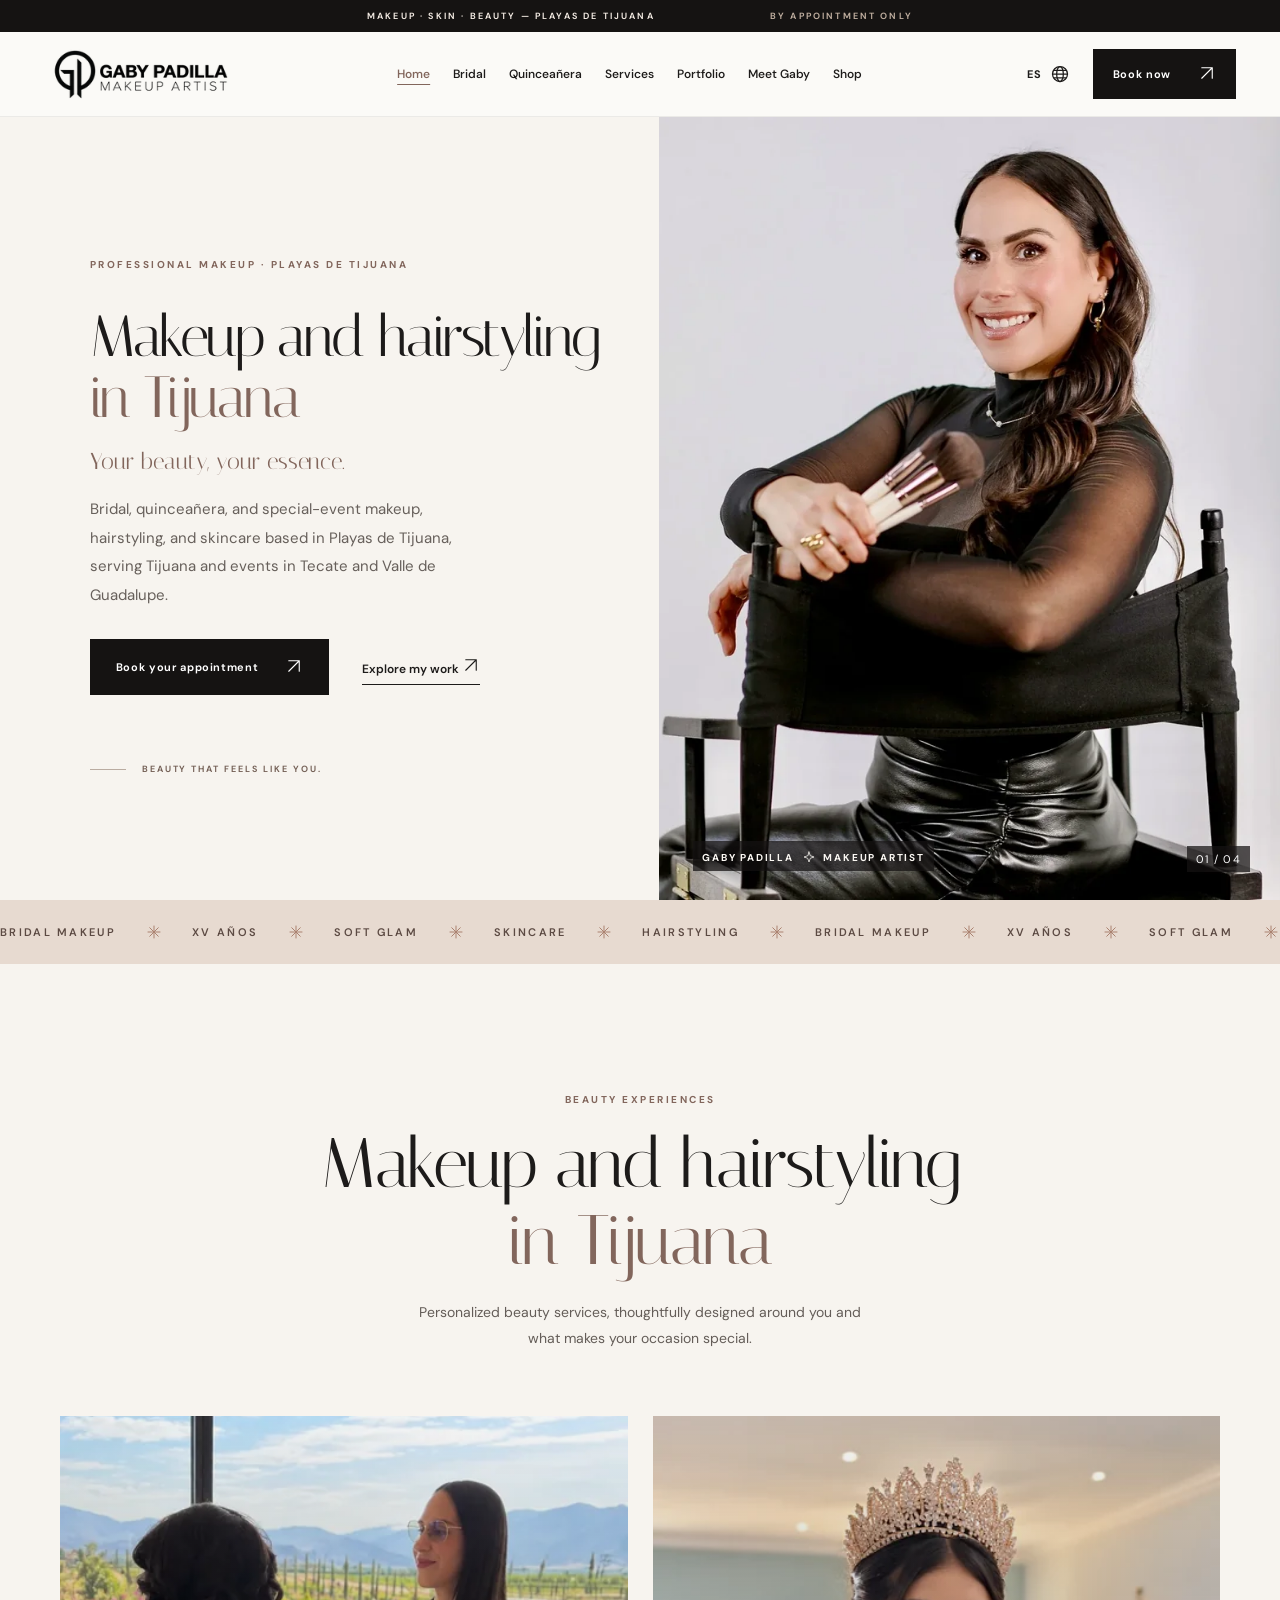
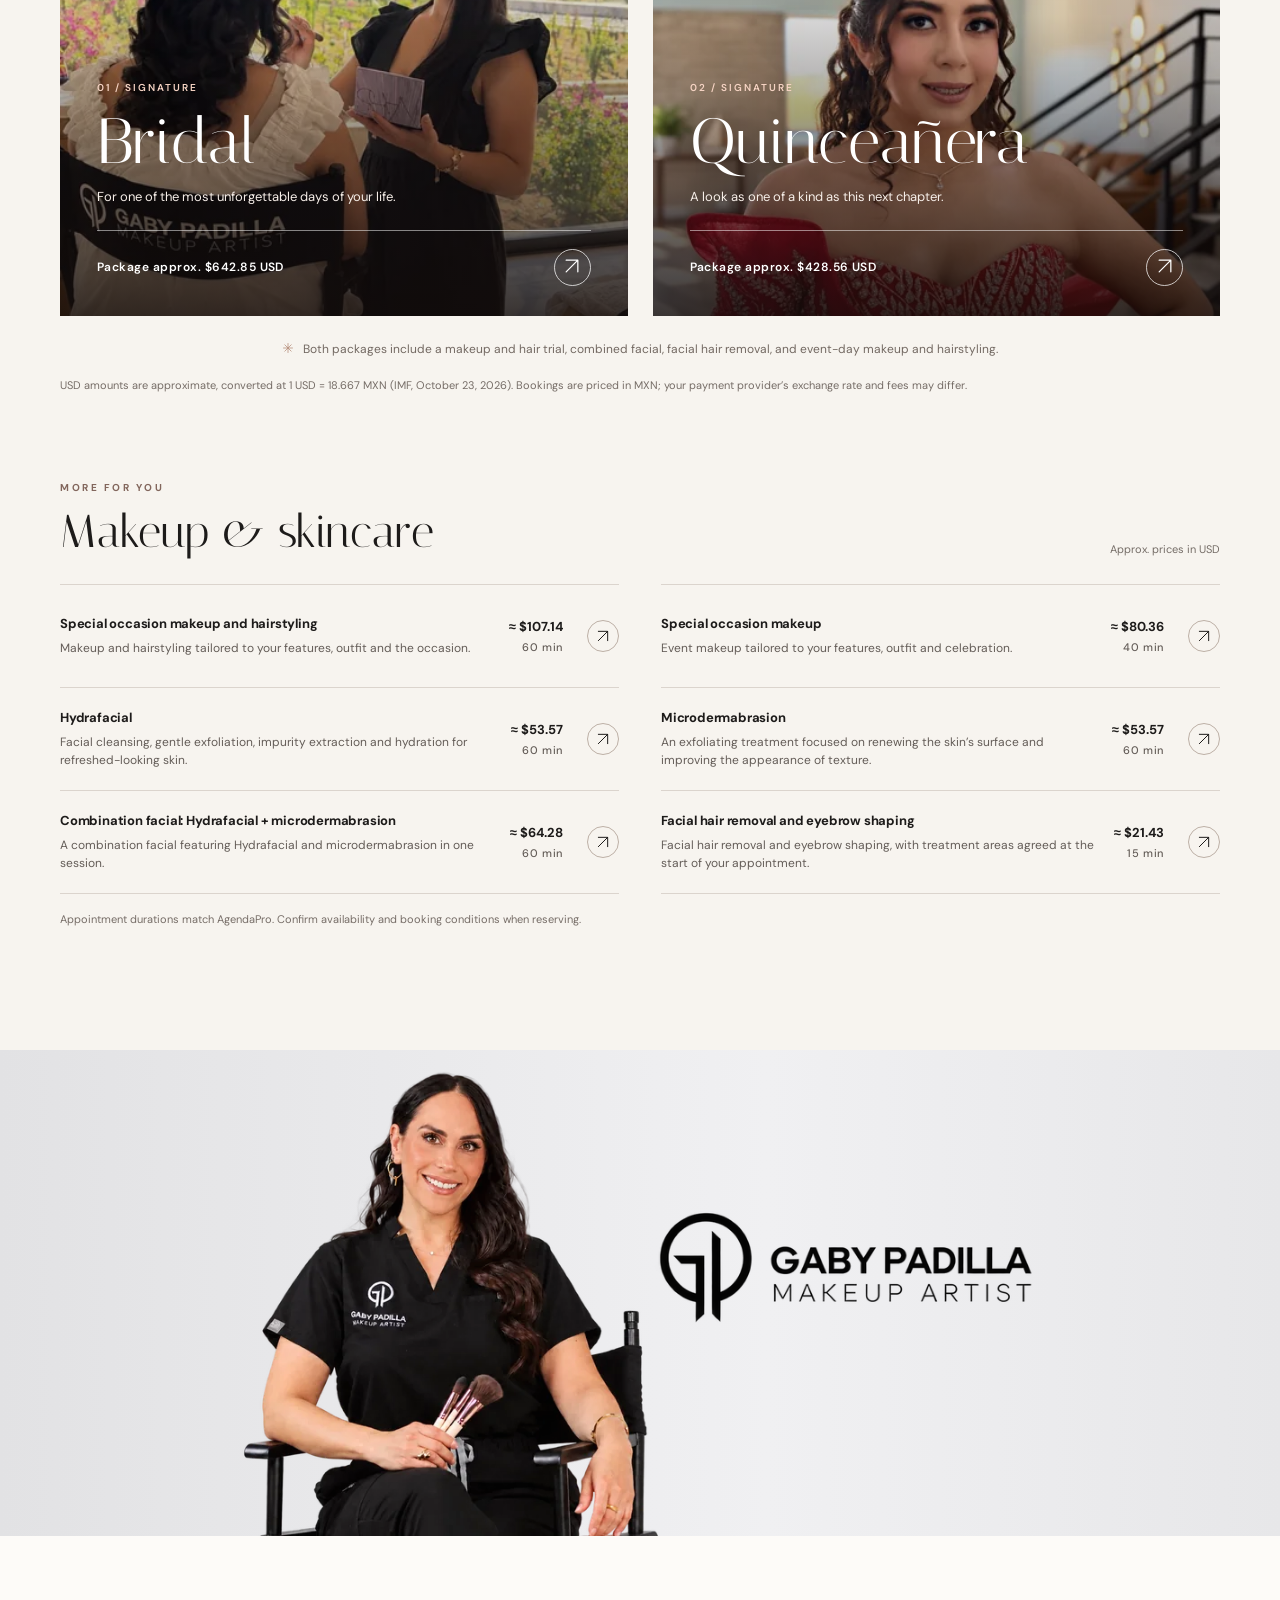
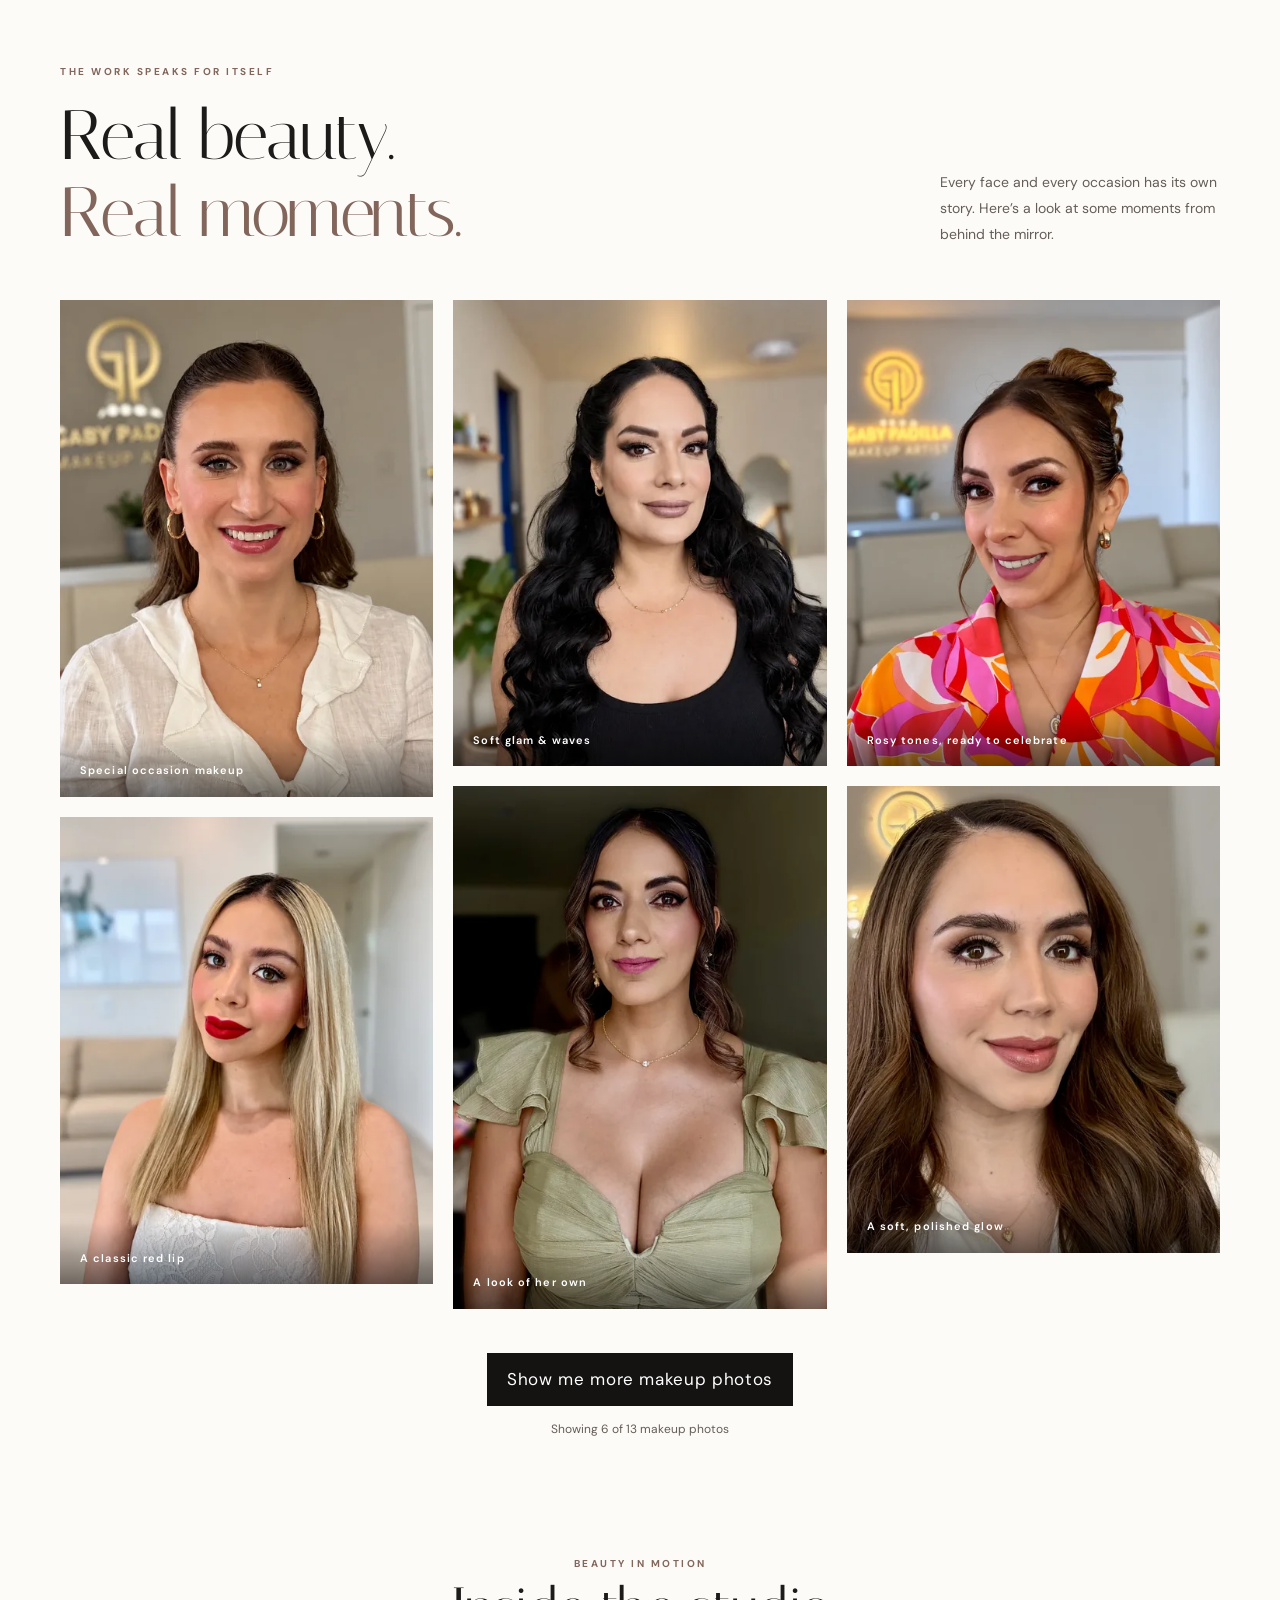
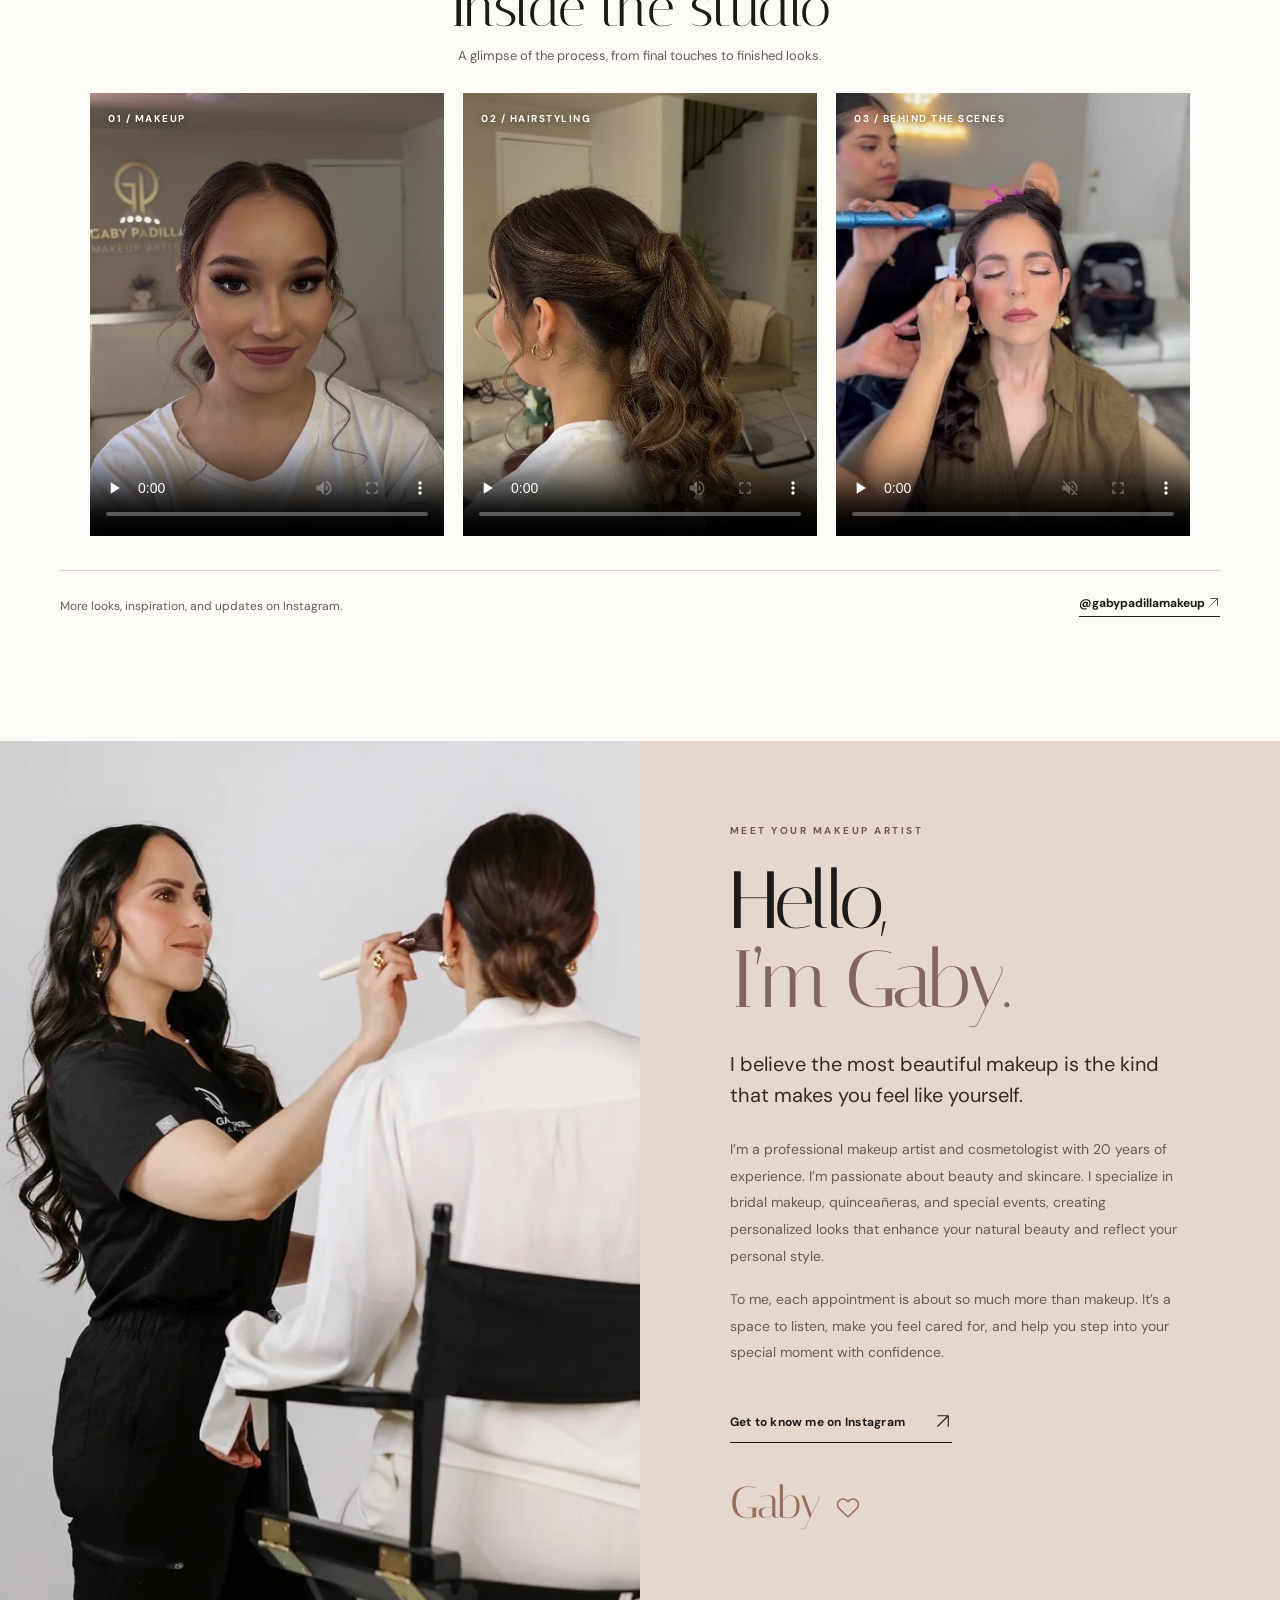
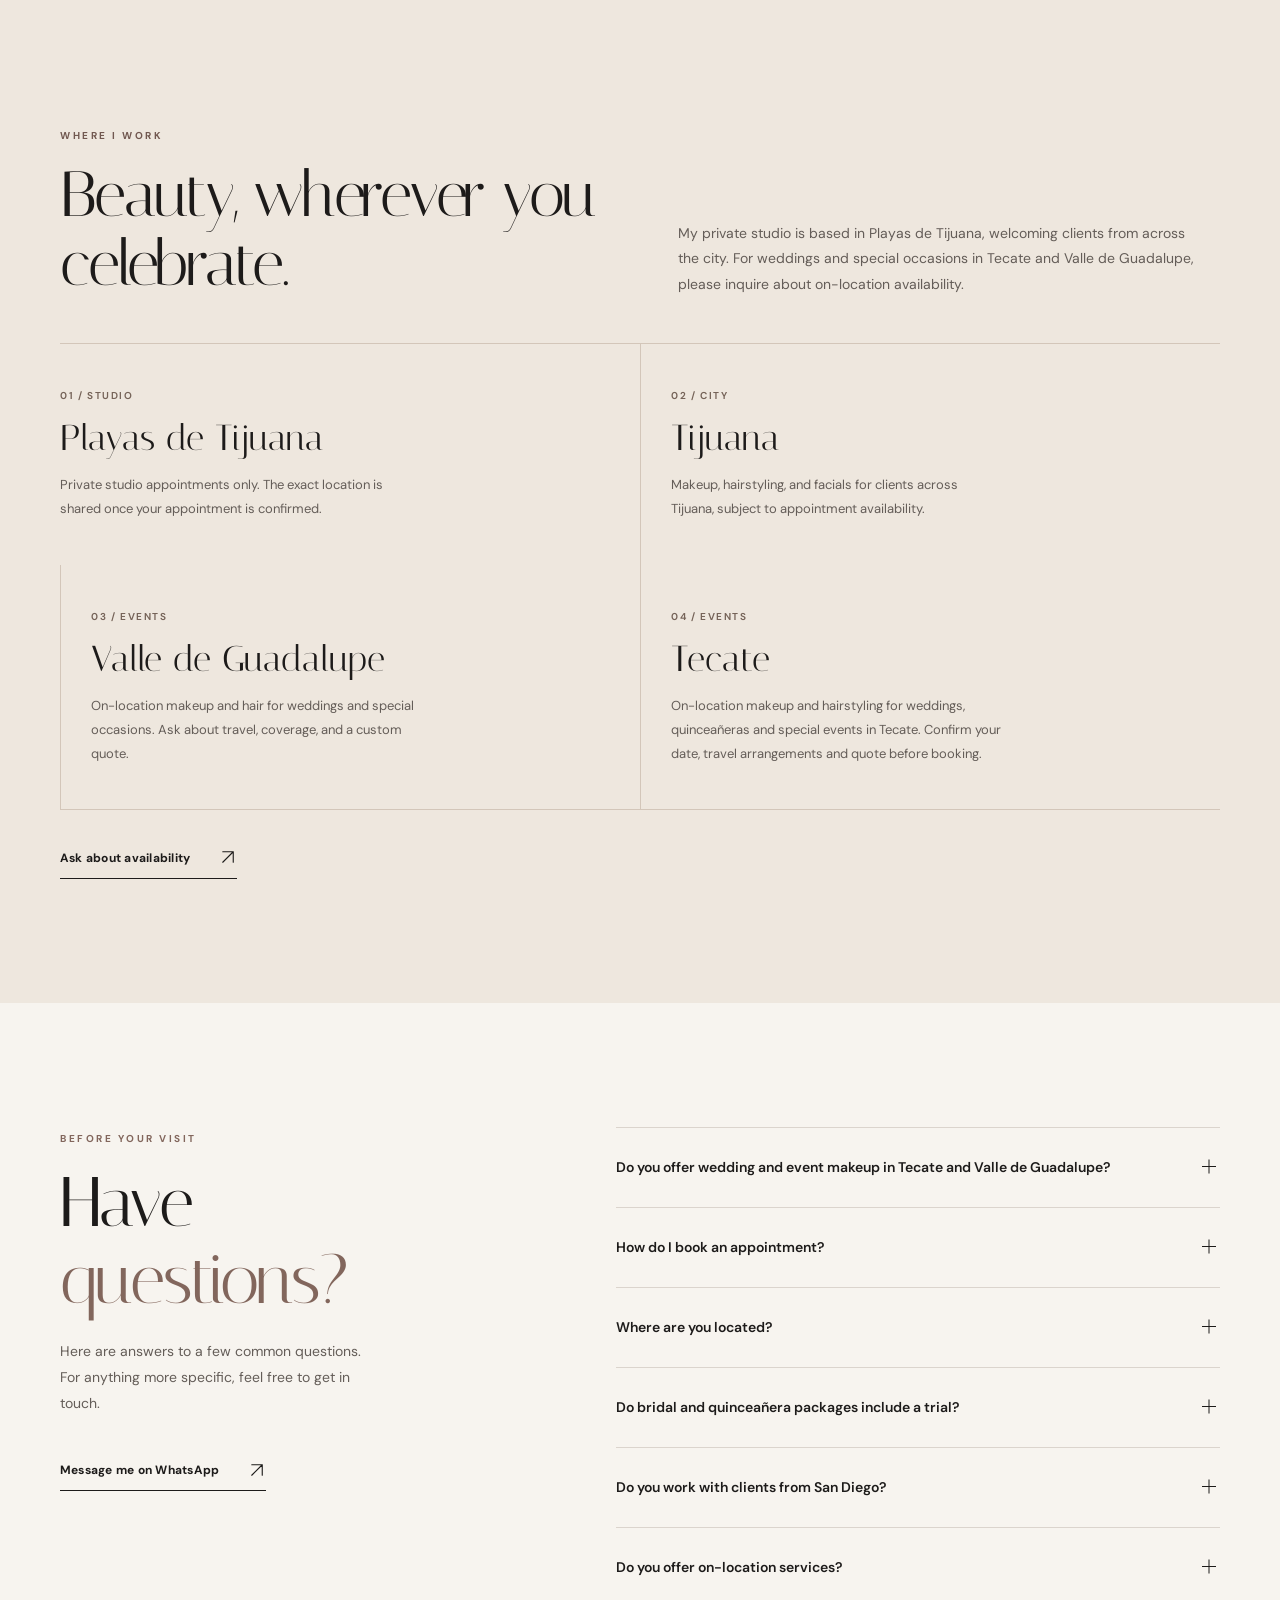
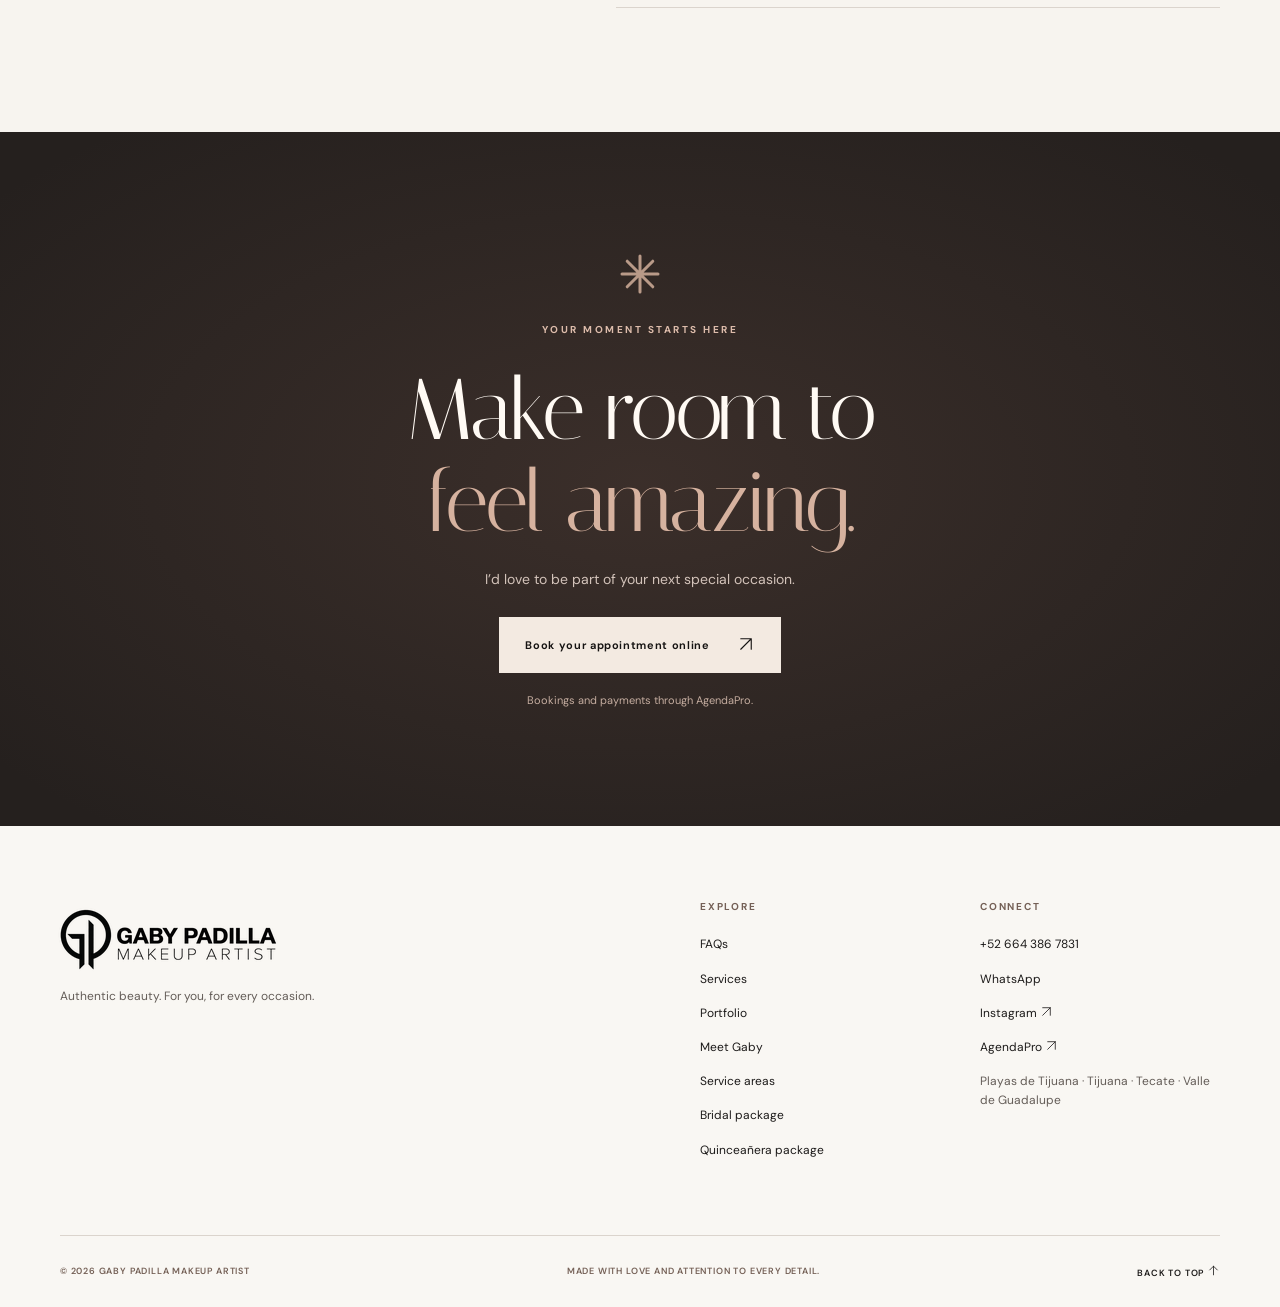
==== commit 20f385c9: "SEO and speed fixes from GMB audit - Self-host DM Sans and Italiana with preload (removes render-blo" ====
--- a/en/index.html
+++ b/en/index.html
@@ -10,13 +10,11 @@
 <meta content="Makeup and Hairstyling in Tijuana | Gaby Padilla" property="og:title"/>
 <meta content="Makeup and hairstyling in Tijuana for brides, quinceañeras and events. Private studio in Playas de Tijuana, with 20 years of experience. Book an appointment." property="og:description"/>
 <link href="../assets/images/favicon.png" rel="icon" type="image/png"/>
-<link href="https://fonts.googleapis.com" rel="preconnect"/>
-<link crossorigin="" href="https://fonts.gstatic.com" rel="preconnect"/>
-<link href="https://fonts.googleapis.com/css2?family=DM+Sans:wght@400;450;500;550;600;650;700&amp;family=Italiana&amp;display=swap" rel="stylesheet"/>
-<link href="../styles.css?v=seo-mobile-20261102" rel="stylesheet"/>
+<link rel="preload" href="../assets/fonts/rP2Yp2ywxg089UriI5-g4vlH9VoD8Cmcqbu6-K6h9Q.woff2" as="font" type="font/woff2" crossorigin>
+<link rel="preload" href="../assets/fonts/QldNNTtLsx4E__B0XQmWaXw.woff2" as="font" type="font/woff2" crossorigin>
+<link href="../styles.css?v=gmb-20261104" rel="stylesheet"/>
 <title>Makeup and Hairstyling in Tijuana | Gaby Padilla</title>
 <meta name="robots" content="noindex, nofollow, noarchive"/><meta content="strict-origin-when-cross-origin" name="referrer"/><meta content="Gaby Padilla Makeup Artist" property="og:site_name"/><meta content="en_US" property="og:locale"/><meta content="es_MX" property="og:locale:alternate"/><meta property="og:image:alt" content="Portrait of Gaby Padilla, makeup artist in Playas de Tijuana, holding makeup brushes"><meta property="og:image:width" content="975"><meta property="og:image:height" content="975"><meta content="summary_large_image" name="twitter:card"/><meta content="Makeup and Hairstyling in Tijuana | Gaby Padilla" name="twitter:title"/><meta content="Makeup and hairstyling in Tijuana for brides, quinceañeras and events. Private studio in Playas de Tijuana, with 20 years of experience. Book an appointment." name="twitter:description"/>
-<!-- SEO URLs are generated by prepare_launch.py when domain is chosen. -->
 <script id="local-business-schema" type="application/ld+json">{"@context":"https://schema.org","@type":"BeautySalon","name":"Gaby Padilla Makeup Artist","description":"Makeup and hairstyling in Tijuana for brides, quinceañeras and events. Private studio in Playas de Tijuana, with 20 years of experience. Book an appointment.","slogan":"Authentic beauty","sameAs":["https://www.instagram.com/gabypadillamakeup/"],"areaServed":[{"@type":"Place","name":"Playas de Tijuana, Tijuana, Baja California, México"},{"@type":"City","name":"Tijuana, Baja California, México"},{"@type":"Place","name":"Valle de Guadalupe, Baja California, México"},{"@type":"City","name":"Tecate, Baja California, México"}],"currenciesAccepted":"MXN","hasOfferCatalog":{"@type":"OfferCatalog","name":"Beauty services","itemListElement":[{"@type":"OfferCatalog","name":"Bridal package","itemListElement":[{"@type":"Offer","priceCurrency":"MXN","price":"12000","itemOffered":{"@type":"Service","name":"Bridal package"}}]},{"@type":"OfferCatalog","name":"Quinceañera package","itemListElement":[{"@type":"Offer","priceCurrency":"MXN","price":"8000","itemOffered":{"@type":"Service","name":"Quinceañera package"}}]},{"@type":"OfferCatalog","name":"Special occasion makeup and hairstyling","itemListElement":[{"@type":"Offer","priceCurrency":"MXN","price":"2000","itemOffered":{"@type":"Service","name":"Special occasion makeup and hairstyling","description":"Makeup and hairstyling tailored to your features, outfit and the occasion."}}]},{"@type":"OfferCatalog","name":"Special occasion makeup","itemListElement":[{"@type":"Offer","priceCurrency":"MXN","price":"1500","itemOffered":{"@type":"Service","name":"Special occasion makeup","description":"Event makeup tailored to your features, outfit and celebration."}}]},{"@type":"OfferCatalog","name":"Hydrafacial","itemListElement":[{"@type":"Offer","priceCurrency":"MXN","price":"1000","itemOffered":{"@type":"Service","name":"Hydrafacial","description":"Facial cleansing, gentle exfoliation, impurity extraction and hydration for refreshed-looking skin."}}]},{"@type":"OfferCatalog","name":"Microdermabrasion","itemListElement":[{"@type":"Offer","priceCurrency":"MXN","price":"1000","itemOffered":{"@type":"Service","name":"Microdermabrasion","description":"An exfoliating treatment focused on renewing the skin’s surface and improving the appearance of texture."}}]},{"@type":"OfferCatalog","name":"Combination facial: Hydrafacial + microdermabrasion","itemListElement":[{"@type":"Offer","priceCurrency":"MXN","price":"1200","itemOffered":{"@type":"Service","name":"Combination facial: Hydrafacial + microdermabrasion","description":"A combination facial featuring Hydrafacial and microdermabrasion in one session."}}]},{"@type":"OfferCatalog","name":"Facial hair removal and eyebrow shaping","itemListElement":[{"@type":"Offer","priceCurrency":"MXN","price":"400","itemOffered":{"@type":"Service","name":"Facial hair removal and eyebrow shaping","description":"Facial hair removal and eyebrow shaping, with treatment areas agreed at the start of your appointment."}}]}]},"@id":"https://gabypadillamakeup.com/#business","url":"https://gabypadillamakeup.com/","logo":"https://gabypadillamakeup.com/assets/images/gaby-padilla-logo-responsive-720.webp","image":"https://gabypadillamakeup.com/assets/images/gaby-padilla-portrait-maquillista-tijuana.jpg","telephone":"+52-664-386-7831","priceRange":"MXN $400–$12,000"}</script><script type="application/ld+json">{"@context":"https://schema.org","@type":"VideoObject","name":"Makeup and hairstyling behind the scenes in Tijuana","description":"A behind-the-scenes look at professional eye makeup and curling hair in Gaby Padilla’s studio in Playas de Tijuana. Silent video.","thumbnailUrl":"https://gabypadillamakeup.com/assets/images/gaby-padilla-studio-video-poster.webp","contentUrl":"https://gabypadillamakeup.com/assets/videos/gaby-padilla-behind-the-scenes-studio.mp4","uploadDate":"2026-10-24T13:41:00-07:00","duration":"PT51.92S","inLanguage":"en","isFamilyFriendly":true,"publisher":{"@type":"Organization","name":"Gaby Padilla Makeup Artist"}}</script>
 <script type="application/ld+json">{"@context":"https://schema.org","@type":"ImageObject","contentUrl":"https://gabypadillamakeup.com/assets/images/gaby-padilla-maquillista-aplicando-maquillaje-tijuana.webp","name":"Gaby Padilla Makeup Artist","caption":"Gaby Padilla, makeup artist in Playas de Tijuana, applying makeup to a client","description":"Gaby Padilla, makeup artist in Playas de Tijuana, applying makeup to a client","width":1089,"height":1361,"inLanguage":"en"}</script>
 
@@ -38,6 +36,7 @@
 <meta property="og:image:type" content="image/jpeg">
 <meta name="twitter:image:alt" content="Portrait of Gaby Padilla, makeup artist in Playas de Tijuana, holding makeup brushes">
 <script id="primary-image-schema" type="application/ld+json">{"@context":"https://schema.org","@type":"WebPage","@id":"https://gabypadillamakeup.com/en/#webpage","url":"https://gabypadillamakeup.com/en/","inLanguage":"en","mainEntity":{"@id":"https://gabypadillamakeup.com/#business"},"primaryImageOfPage":{"@type":"ImageObject","@id":"https://gabypadillamakeup.com/#portrait","url":"https://gabypadillamakeup.com/assets/images/gaby-padilla-portrait-maquillista-tijuana.jpg","contentUrl":"https://gabypadillamakeup.com/assets/images/gaby-padilla-portrait-maquillista-tijuana.jpg","width":975,"height":975,"caption":"Portrait of Gaby Padilla, makeup artist in Playas de Tijuana, holding makeup brushes"}}</script>
+<script id="faq-schema" type="application/ld+json">{"@context":"https://schema.org","@type":"FAQPage","inLanguage":"en","mainEntity":[{"@type":"Question","name":"Do you offer wedding and event makeup in Tecate and Valle de Guadalupe?","acceptedAnswer":{"@type":"Answer","text":"Yes. I offer on-location makeup and hairstyling for weddings, quinceañeras and special events in Tecate and Valle de Guadalupe. Contact us before booking to confirm availability, timing, travel and any additional charges."}},{"@type":"Question","name":"How do I book an appointment?","acceptedAnswer":{"@type":"Answer","text":"Browse the services, pick an available time, and book directly through AgendaPro using any “Book now” button on this page."}},{"@type":"Question","name":"Where are you located?","acceptedAnswer":{"@type":"Answer","text":"My studio is based in Playas de Tijuana, Baja California. Visits are by appointment only, and the exact location is shared after your booking is confirmed."}},{"@type":"Question","name":"Do bridal and quinceañera packages include a trial?","acceptedAnswer":{"@type":"Answer","text":"Yes. Both packages include a makeup and hair trial, combination facial, facial hair removal, and event-day makeup and hairstyling."}},{"@type":"Question","name":"Do you work with clients from San Diego?","acceptedAnswer":{"@type":"Answer","text":"Absolutely! I welcome clients visiting Tijuana from San Diego. I can also travel to San Diego for weddings and special events on request, subject to availability. Additional fees may apply. Please message me on WhatsApp before booking to confirm your location, timing and travel quote."}},{"@type":"Question","name":"Do you offer on-location services?","acceptedAnswer":{"@type":"Answer","text":"Please ask about on-location availability for special events, including celebrations in Tecate and Valle de Guadalupe. Coverage and pricing depend on the event."}}]}</script>
 </head>
 <body>
 <a class="skip-link" href="#main">Skip to content</a>
@@ -52,7 +51,7 @@
 </a>
 <nav aria-label="Main navigation" class="nav" id="primary-nav"><a href="#home" aria-current="page">Home</a><a href="bridal/">Bridal</a><a href="quinceanera/">Quinceañera</a><a href="#servicios">Services</a><a href="#portafolio">Portfolio</a><a href="#gaby">Meet Gaby</a><a href="../tienda/?lang=en">Shop</a></nav>
 <div class="header-actions">
-<a aria-label="Cambiar a español" class="lang-switch" href="../" hreflang="es-MX" id="lang-switch" lang="es-MX">ES <img class="language-globe" src="../assets/icons/globe.svg" alt="" aria-hidden="true" width="20" height="20"/></a>
+<a aria-label="ES, cambiar a español" class="lang-switch" href="../" hreflang="es-MX" id="lang-switch" lang="es-MX">ES <img class="language-globe" src="../assets/icons/globe.svg" alt="" aria-hidden="true" width="20" height="20"/></a>
 <a class="btn btn-dark header-book" data-booking="" href="https://gabypadillamakeupartist.site.agendapro.com/mx/sucursal/578261" rel="noopener noreferrer" target="_blank"><span>Book now</span><span aria-hidden="true"><svg class="icon icon-arrow-up-right" viewBox="0 0 24 24" width="24" height="24" fill="none" stroke="currentColor" stroke-width="1.5" stroke-linecap="round" stroke-linejoin="round" aria-hidden="true" focusable="false"><path d="M5 19 19 5M5 5h14v14"/></svg></span></a>
 </div>
 <button aria-controls="mobile-menu" aria-expanded="false" aria-label="Open menu" class="menu-toggle" id="menu-toggle" type="button"><span></span><span></span></button>
--- a/styles.css
+++ b/styles.css
@@ -1,11 +1,147 @@
-:root{--cream:#f7f4ef;--linen:#eee7de;--sand:#d9c7b8;--pink:#e6d4ce;--cocoa:#82665c;--dark:#1d1b1a;--black:#151312;--muted:#746c66;--border:#dbd4cd;--white:#fffdfa;--serif:'Italiana',Georgia,'Times New Roman',serif;--sans:'DM Sans',Arial,sans-serif}
+/* Self-hosted Google Fonts (DM Sans, Italiana), latin + latin-ext */
+/* latin-ext */
+@font-face {
+  font-family: 'DM Sans';
+  font-style: normal;
+  font-weight: 400;
+  font-display: swap;
+  src: url(assets/fonts/rP2Yp2ywxg089UriI5-g4vlH9VoD8Cmcqbu6-K6h9Q.woff2) format('woff2');
+  unicode-range: U+0100-02BA, U+02BD-02C5, U+02C7-02CC, U+02CE-02D7, U+02DD-02FF, U+0304, U+0308, U+0329, U+1D00-1DBF, U+1E00-1E9F, U+1EF2-1EFF, U+2020, U+20A0-20AB, U+20AD-20C4, U+2113, U+2C60-2C7F, U+A720-A7FF;
+}
+/* latin */
+@font-face {
+  font-family: 'DM Sans';
+  font-style: normal;
+  font-weight: 400;
+  font-display: swap;
+  src: url(assets/fonts/rP2Yp2ywxg089UriI5-g4vlH9VoD8Cmcqbu0-K4.woff2) format('woff2');
+  unicode-range: U+0000-00FF, U+0131, U+0152-0153, U+02BB-02BC, U+02C6, U+02DA, U+02DC, U+0304, U+0308, U+0329, U+2000-206F, U+20AC, U+2122, U+2191, U+2193, U+2212, U+2215, U+FEFF, U+FFFD;
+}
+/* latin-ext */
+@font-face {
+  font-family: 'DM Sans';
+  font-style: normal;
+  font-weight: 450;
+  font-display: swap;
+  src: url(assets/fonts/rP2Yp2ywxg089UriI5-g4vlH9VoD8Cmcqbu6-K6h9Q.woff2) format('woff2');
+  unicode-range: U+0100-02BA, U+02BD-02C5, U+02C7-02CC, U+02CE-02D7, U+02DD-02FF, U+0304, U+0308, U+0329, U+1D00-1DBF, U+1E00-1E9F, U+1EF2-1EFF, U+2020, U+20A0-20AB, U+20AD-20C4, U+2113, U+2C60-2C7F, U+A720-A7FF;
+}
+/* latin */
+@font-face {
+  font-family: 'DM Sans';
+  font-style: normal;
+  font-weight: 450;
+  font-display: swap;
+  src: url(assets/fonts/rP2Yp2ywxg089UriI5-g4vlH9VoD8Cmcqbu0-K4.woff2) format('woff2');
+  unicode-range: U+0000-00FF, U+0131, U+0152-0153, U+02BB-02BC, U+02C6, U+02DA, U+02DC, U+0304, U+0308, U+0329, U+2000-206F, U+20AC, U+2122, U+2191, U+2193, U+2212, U+2215, U+FEFF, U+FFFD;
+}
+/* latin-ext */
+@font-face {
+  font-family: 'DM Sans';
+  font-style: normal;
+  font-weight: 500;
+  font-display: swap;
+  src: url(assets/fonts/rP2Yp2ywxg089UriI5-g4vlH9VoD8Cmcqbu6-K6h9Q.woff2) format('woff2');
+  unicode-range: U+0100-02BA, U+02BD-02C5, U+02C7-02CC, U+02CE-02D7, U+02DD-02FF, U+0304, U+0308, U+0329, U+1D00-1DBF, U+1E00-1E9F, U+1EF2-1EFF, U+2020, U+20A0-20AB, U+20AD-20C4, U+2113, U+2C60-2C7F, U+A720-A7FF;
+}
+/* latin */
+@font-face {
+  font-family: 'DM Sans';
+  font-style: normal;
+  font-weight: 500;
+  font-display: swap;
+  src: url(assets/fonts/rP2Yp2ywxg089UriI5-g4vlH9VoD8Cmcqbu0-K4.woff2) format('woff2');
+  unicode-range: U+0000-00FF, U+0131, U+0152-0153, U+02BB-02BC, U+02C6, U+02DA, U+02DC, U+0304, U+0308, U+0329, U+2000-206F, U+20AC, U+2122, U+2191, U+2193, U+2212, U+2215, U+FEFF, U+FFFD;
+}
+/* latin-ext */
+@font-face {
+  font-family: 'DM Sans';
+  font-style: normal;
+  font-weight: 550;
+  font-display: swap;
+  src: url(assets/fonts/rP2Yp2ywxg089UriI5-g4vlH9VoD8Cmcqbu6-K6h9Q.woff2) format('woff2');
+  unicode-range: U+0100-02BA, U+02BD-02C5, U+02C7-02CC, U+02CE-02D7, U+02DD-02FF, U+0304, U+0308, U+0329, U+1D00-1DBF, U+1E00-1E9F, U+1EF2-1EFF, U+2020, U+20A0-20AB, U+20AD-20C4, U+2113, U+2C60-2C7F, U+A720-A7FF;
+}
+/* latin */
+@font-face {
+  font-family: 'DM Sans';
+  font-style: normal;
+  font-weight: 550;
+  font-display: swap;
+  src: url(assets/fonts/rP2Yp2ywxg089UriI5-g4vlH9VoD8Cmcqbu0-K4.woff2) format('woff2');
+  unicode-range: U+0000-00FF, U+0131, U+0152-0153, U+02BB-02BC, U+02C6, U+02DA, U+02DC, U+0304, U+0308, U+0329, U+2000-206F, U+20AC, U+2122, U+2191, U+2193, U+2212, U+2215, U+FEFF, U+FFFD;
+}
+/* latin-ext */
+@font-face {
+  font-family: 'DM Sans';
+  font-style: normal;
+  font-weight: 600;
+  font-display: swap;
+  src: url(assets/fonts/rP2Yp2ywxg089UriI5-g4vlH9VoD8Cmcqbu6-K6h9Q.woff2) format('woff2');
+  unicode-range: U+0100-02BA, U+02BD-02C5, U+02C7-02CC, U+02CE-02D7, U+02DD-02FF, U+0304, U+0308, U+0329, U+1D00-1DBF, U+1E00-1E9F, U+1EF2-1EFF, U+2020, U+20A0-20AB, U+20AD-20C4, U+2113, U+2C60-2C7F, U+A720-A7FF;
+}
+/* latin */
+@font-face {
+  font-family: 'DM Sans';
+  font-style: normal;
+  font-weight: 600;
+  font-display: swap;
+  src: url(assets/fonts/rP2Yp2ywxg089UriI5-g4vlH9VoD8Cmcqbu0-K4.woff2) format('woff2');
+  unicode-range: U+0000-00FF, U+0131, U+0152-0153, U+02BB-02BC, U+02C6, U+02DA, U+02DC, U+0304, U+0308, U+0329, U+2000-206F, U+20AC, U+2122, U+2191, U+2193, U+2212, U+2215, U+FEFF, U+FFFD;
+}
+/* latin-ext */
+@font-face {
+  font-family: 'DM Sans';
+  font-style: normal;
+  font-weight: 650;
+  font-display: swap;
+  src: url(assets/fonts/rP2Yp2ywxg089UriI5-g4vlH9VoD8Cmcqbu6-K6h9Q.woff2) format('woff2');
+  unicode-range: U+0100-02BA, U+02BD-02C5, U+02C7-02CC, U+02CE-02D7, U+02DD-02FF, U+0304, U+0308, U+0329, U+1D00-1DBF, U+1E00-1E9F, U+1EF2-1EFF, U+2020, U+20A0-20AB, U+20AD-20C4, U+2113, U+2C60-2C7F, U+A720-A7FF;
+}
+/* latin */
+@font-face {
+  font-family: 'DM Sans';
+  font-style: normal;
+  font-weight: 650;
+  font-display: swap;
+  src: url(assets/fonts/rP2Yp2ywxg089UriI5-g4vlH9VoD8Cmcqbu0-K4.woff2) format('woff2');
+  unicode-range: U+0000-00FF, U+0131, U+0152-0153, U+02BB-02BC, U+02C6, U+02DA, U+02DC, U+0304, U+0308, U+0329, U+2000-206F, U+20AC, U+2122, U+2191, U+2193, U+2212, U+2215, U+FEFF, U+FFFD;
+}
+/* latin-ext */
+@font-face {
+  font-family: 'DM Sans';
+  font-style: normal;
+  font-weight: 700;
+  font-display: swap;
+  src: url(assets/fonts/rP2Yp2ywxg089UriI5-g4vlH9VoD8Cmcqbu6-K6h9Q.woff2) format('woff2');
+  unicode-range: U+0100-02BA, U+02BD-02C5, U+02C7-02CC, U+02CE-02D7, U+02DD-02FF, U+0304, U+0308, U+0329, U+1D00-1DBF, U+1E00-1E9F, U+1EF2-1EFF, U+2020, U+20A0-20AB, U+20AD-20C4, U+2113, U+2C60-2C7F, U+A720-A7FF;
+}
+/* latin */
+@font-face {
+  font-family: 'DM Sans';
+  font-style: normal;
+  font-weight: 700;
+  font-display: swap;
+  src: url(assets/fonts/rP2Yp2ywxg089UriI5-g4vlH9VoD8Cmcqbu0-K4.woff2) format('woff2');
+  unicode-range: U+0000-00FF, U+0131, U+0152-0153, U+02BB-02BC, U+02C6, U+02DA, U+02DC, U+0304, U+0308, U+0329, U+2000-206F, U+20AC, U+2122, U+2191, U+2193, U+2212, U+2215, U+FEFF, U+FFFD;
+}
+/* latin */
+@font-face {
+  font-family: 'Italiana';
+  font-style: normal;
+  font-weight: 400;
+  font-display: swap;
+  src: url(assets/fonts/QldNNTtLsx4E__B0XQmWaXw.woff2) format('woff2');
+  unicode-range: U+0000-00FF, U+0131, U+0152-0153, U+02BB-02BC, U+02C6, U+02DA, U+02DC, U+0304, U+0308, U+0329, U+2000-206F, U+20AC, U+2122, U+2191, U+2193, U+2212, U+2215, U+FEFF, U+FFFD;
+}
+:root{--cream:#f7f4ef;--linen:#eee7de;--sand:#d9c7b8;--pink:#e6d4ce;--cocoa:#82665c;--dark:#1d1b1a;--black:#151312;--muted:#645d58;--border:#dbd4cd;--white:#fffdfa;--serif:'Italiana',Georgia,'Times New Roman',serif;--sans:'DM Sans',Arial,sans-serif}
 *,*::before,*::after{box-sizing:border-box}html{scroll-behavior:smooth}body{margin:0;background:var(--cream);color:var(--dark);font-family:var(--sans);font-size:15px;-webkit-font-smoothing:antialiased}img{display:block;max-width:100%}a{color:inherit;text-decoration:none}button{font:inherit}a:focus-visible,button:focus-visible,summary:focus-visible,video:focus-visible{outline:3px solid #a47c67;outline-offset:4px}::selection{background:#d5aa98;color:#1b1714}.container{width:min(1160px,calc(100% - 92px));margin:0 auto}.container-wide{width:min(1450px,calc(100% - 88px));margin:0 auto}.skip-link{position:absolute;left:12px;top:-50px;z-index:40;background:white;color:black;padding:9px 18px}.skip-link:focus{top:12px}.topline{height:32px;background:var(--black);color:#f4ece4;display:flex;align-items:center;justify-content:center;gap:clamp(30px,9vw,190px);font-size:9px;font-weight:650;letter-spacing:.24em}.topline-right{color:#bfae9f}.site-header{height:85px;background:#fbfaf7;position:relative;z-index:20;border-bottom:1px solid rgba(29,27,26,.07)}.header-inner{height:100%;display:flex;align-items:center;justify-content:space-between;gap:20px}.brand{display:flex;align-items:center;flex-shrink:0}.brand img{width:192px;height:auto}.nav{display:flex;align-items:center;gap:clamp(20px,2.8vw,46px);margin-left:auto;margin-right:auto}.nav a{font-size:12px;font-weight:550;transition:color .2s}.nav a:hover{color:#9d7764}.header-actions{display:flex;align-items:center;gap:20px}.lang-switch{border:0;background:none;cursor:pointer;font-weight:700;letter-spacing:.1em;font-size:11px;padding:10px 3px}.lang-switch span{color:var(--cocoa)}.btn{display:inline-flex;justify-content:space-between;align-items:center;gap:27px;min-height:44px;padding:13px 19px;font-size:11px;font-weight:650;letter-spacing:.06em;transition:background .2s,transform .2s,color .2s;border:1px solid transparent;white-space:nowrap}.btn:hover{transform:translateY(-2px)}.btn-dark{background:var(--black);color:#fff}.btn-dark:hover{background:#4c3831}.btn-cream{background:#f3eae1;color:var(--black)}.btn-cream:hover{background:#fff}.btn-large{min-height:56px;padding:16px 25px;min-width:202px}.btn span:last-child{font-size:17px;font-weight:400}.menu-toggle,.mobile-menu,.mobile-booking-bar{display:none}
 .hero{display:grid;grid-template-columns:51.5% 48.5%;min-height:min(710px,78vw);background:var(--cream)}.hero-copy{display:flex;align-items:center;min-width:0}.hero-copy-inner{width:min(550px,100%);margin:0 auto;padding:80px 40px 66px 9vw}.eyebrow{font-size:10px;line-height:1.7;letter-spacing:.25em;font-weight:700;color:var(--cocoa)}.with-line{display:flex;align-items:center;gap:16px}.with-line:before{content:"";height:1px;width:35px;background:var(--cocoa)}h1,h2,h3,h4,p{margin-top:0}.hero h1{font:400 clamp(70px,6.8vw,109px)/.99 var(--serif);letter-spacing:-.045em;margin:33px 0 32px;white-space:nowrap}.hero h1 em,.section-heading h2 em,.portfolio-header h2 em,.about-content h2 em,.faq-intro h2 em,.closing h2 em{font-style:normal;color:#af8b79}.hero-description{font-size:15px;line-height:1.9;max-width:390px;color:#67605b;margin-bottom:30px}.hero-buttons{display:flex;align-items:center;gap:33px;flex-wrap:wrap}.subtle-link{font-size:12px;font-weight:600;border-bottom:1px solid var(--dark);padding:7px 0;white-space:nowrap}.subtle-link:hover{color:var(--cocoa);border-color:var(--cocoa)}.hero-bottom{display:flex;align-items:center;gap:16px;color:#9a8e83;font-size:9px;font-weight:650;letter-spacing:.22em;margin-top:68px}.tiny-rule{width:36px;height:1px;background:#baaca1}.hero-media{height:100%;max-height:810px;min-height:660px;position:relative;overflow:hidden;background:#e2d9d1}.hero-media>img{height:100%;width:100%;object-fit:cover;object-position:center 35%}.hero-image-caption{position:absolute;bottom:29px;left:34px;font-size:10px;font-weight:700;letter-spacing:.18em;color:#fbf8f3;text-shadow:0 1px 9px #0009}.hero-index{position:absolute;right:30px;bottom:28px;color:#fff;font-size:11px;letter-spacing:.12em;text-shadow:0 1px 8px #0007}.little-dot{font-size:14px;margin:0 5px}.identity-band{height:64px;background:#e7dad0;display:flex;align-items:center;overflow:hidden}.identity-track{white-space:nowrap;width:100%;overflow:hidden}.identity-track span{display:block;width:max-content;animation:marquee 47s linear infinite;letter-spacing:.21em;font-size:11px;font-weight:600;color:#5c4a43}.identity-track b{color:#ab8270;padding:0 30px;font-size:16px;font-weight:400}@keyframes marquee{to{transform:translateX(-50%)}}
-.section{padding:124px 0}.section-heading{text-align:center}.section-heading h2,.portfolio-header h2,.faq-intro h2{font:400 clamp(55px,5.5vw,87px)/1.1 var(--serif);letter-spacing:-.03em;margin:17px 0 20px}.section-heading p{max-width:460px;margin:0 auto;line-height:1.85;color:var(--muted);font-size:14px}.feature-grid{display:grid;grid-template-columns:1fr 1fr;gap:25px;margin-top:64px}.feature-card{height:500px;position:relative;overflow:hidden;background:#bbb}.feature-image,.feature-image img,.feature-overlay{position:absolute;inset:0;width:100%;height:100%}.feature-image img{object-fit:cover;transition:transform .7s}.feature-card:hover .feature-image img{transform:scale(1.045)}.feature-bride .feature-image img{object-position:center 38%}.feature-xv .feature-image img{object-position:center 50%}.feature-overlay{background:linear-gradient(180deg,rgba(0,0,0,.04),rgba(15,12,11,.16) 40%,rgba(18,12,11,.83))}.feature-copy{position:absolute;inset:auto 37px 30px;color:white}.feature-number{font-size:10px;font-weight:600;letter-spacing:.2em;color:#f6d4c4}.feature-copy h3{font:400 clamp(50px,5vw,76px)/1.1 var(--serif);margin:11px 0 8px}.feature-copy p{font-size:13px;line-height:1.7;max-width:340px;color:#f6eee8;margin-bottom:22px}.feature-footer{border-top:1px solid #ffffff80;padding-top:18px;display:flex;align-items:center;justify-content:space-between;font-size:12px;font-weight:600;letter-spacing:.04em}.feature-footer a{display:grid;place-items:center;border:1px solid #fffb;border-radius:50%;height:37px;width:37px;font-size:19px;transition:background .2s}.feature-footer a:hover{background:#fff3;color:#fff}.package-note{text-align:center;font-size:12px;color:#736962;line-height:1.8;max-width:760px;margin:23px auto 0}.package-note span:first-child{color:#b48c79;padding-right:6px}.service-list-header{display:flex;justify-content:space-between;align-items:end;gap:20px;margin:84px 0 24px}.service-list-header h3{font:400 clamp(33px,3.6vw,54px)/1.2 var(--serif);margin:8px 0 0}.service-currency{font-size:11px;color:#817872;padding-bottom:4px}.service-list{display:grid;grid-template-columns:1fr 1fr;gap:0 42px}.service-item{border-top:1px solid var(--border);min-height:103px;display:flex;align-items:center;justify-content:space-between;gap:16px;padding:21px 0}.service-item:nth-last-child(-n+2){border-bottom:1px solid var(--border)}.service-item h4{font-size:13px;letter-spacing:-.015em;margin:0 0 7px;font-weight:700}.service-item p{font-size:12px;color:var(--muted);line-height:1.5;margin:0}.service-item-side{display:flex;align-items:center;gap:24px;flex-shrink:0}.service-item-side span{font-size:13px;font-weight:700}.service-item-side a{display:grid;place-items:center;border:1px solid #bdb0a6;height:32px;width:32px;border-radius:50%;font-size:17px;transition:background .2s}.service-item-side a:hover{background:var(--dark);color:white}.small-disclaimer{font-size:11px;color:#8b817a;margin:18px 0 0}.portrait-break{width:100%;background:#eee}.portrait-break-img{height:clamp(260px,38vw,560px);width:100%;overflow:hidden}.portrait-break img{width:100%;height:100%;object-fit:cover;object-position:center center}
+.section{padding:124px 0}.section-heading{text-align:center}.section-heading h2,.portfolio-header h2,.faq-intro h2{font:400 clamp(55px,5.5vw,87px)/1.1 var(--serif);letter-spacing:-.03em;margin:17px 0 20px}.section-heading p{max-width:460px;margin:0 auto;line-height:1.85;color:var(--muted);font-size:14px}.feature-grid{display:grid;grid-template-columns:1fr 1fr;gap:25px;margin-top:64px}.feature-card{height:500px;position:relative;overflow:hidden;background:#bbb}.feature-image,.feature-image img,.feature-overlay{position:absolute;inset:0;width:100%;height:100%}.feature-image img{object-fit:cover;transition:transform .7s}.feature-card:hover .feature-image img{transform:scale(1.045)}.feature-bride .feature-image img{object-position:center 38%}.feature-xv .feature-image img{object-position:center 50%}.feature-overlay{background:linear-gradient(180deg,rgba(0,0,0,.04),rgba(15,12,11,.16) 40%,rgba(18,12,11,.83))}.feature-copy{position:absolute;inset:auto 37px 30px;color:white}.feature-number{font-size:10px;font-weight:600;letter-spacing:.2em;color:#f6d4c4}.feature-copy h3{font:400 clamp(50px,5vw,76px)/1.1 var(--serif);margin:11px 0 8px}.feature-copy p{font-size:13px;line-height:1.7;max-width:340px;color:#f6eee8;margin-bottom:22px}.feature-footer{border-top:1px solid #ffffff80;padding-top:18px;display:flex;align-items:center;justify-content:space-between;font-size:12px;font-weight:600;letter-spacing:.04em}.feature-footer a{display:grid;place-items:center;border:1px solid #fffb;border-radius:50%;height:37px;width:37px;font-size:19px;transition:background .2s}.feature-footer a:hover{background:#fff3;color:#fff}.package-note{text-align:center;font-size:12px;color:#736962;line-height:1.8;max-width:760px;margin:23px auto 0}.package-note span:first-child{color:#b48c79;padding-right:6px}.service-list-header{display:flex;justify-content:space-between;align-items:end;gap:20px;margin:84px 0 24px}.service-list-header h3{font:400 clamp(33px,3.6vw,54px)/1.2 var(--serif);margin:8px 0 0}.service-currency{font-size:11px;color:#756d67;padding-bottom:4px}.service-list{display:grid;grid-template-columns:1fr 1fr;gap:0 42px}.service-item{border-top:1px solid var(--border);min-height:103px;display:flex;align-items:center;justify-content:space-between;gap:16px;padding:21px 0}.service-item:nth-last-child(-n+2){border-bottom:1px solid var(--border)}.service-item h4{font-size:13px;letter-spacing:-.015em;margin:0 0 7px;font-weight:700}.service-item p{font-size:12px;color:var(--muted);line-height:1.5;margin:0}.service-item-side{display:flex;align-items:center;gap:24px;flex-shrink:0}.service-item-side span{font-size:13px;font-weight:700}.service-item-side a{display:grid;place-items:center;border:1px solid #bdb0a6;height:32px;width:32px;border-radius:50%;font-size:17px;transition:background .2s}.service-item-side a:hover{background:var(--dark);color:white}.small-disclaimer{font-size:11px;color:#766d67;margin:18px 0 0}.portrait-break{width:100%;background:#eee}.portrait-break-img{height:clamp(260px,38vw,560px);width:100%;overflow:hidden}.portrait-break img{width:100%;height:100%;object-fit:cover;object-position:center center}
 .portfolio-section{background:#fdfbf8}.portfolio-header{display:flex;justify-content:space-between;align-items:end;gap:50px;margin-bottom:48px}.portfolio-header h2{margin-bottom:0}.portfolio-header p{max-width:280px;font-size:14px;color:var(--muted);line-height:1.85;margin-bottom:4px}.portfolio-grid{display:grid;grid-template-columns:1.08fr .94fr .94fr;gap:17px;align-items:start}.portfolio-photo{position:relative;margin:0;overflow:hidden;background:#e3d9d3;min-width:0}.portfolio-photo img{width:100%;height:100%;object-fit:cover;transition:transform .5s}.portfolio-photo:hover img{transform:scale(1.025)}.photo-tall{height:492px}.photo-short{height:430px}.photo-short:nth-child(2) img{object-position:center 10%}.photo-short:nth-child(3) img{object-position:center 20%}.portfolio-photo figcaption{position:absolute;bottom:0;left:0;right:0;padding:27px 20px 18px;background:linear-gradient(transparent,#0008);color:white;font-size:11px;letter-spacing:.1em;font-weight:600}.video-heading{text-align:center;margin:112px 0 29px}.video-heading h3{font:400 55px/1.1 var(--serif);margin:6px 0 9px}.video-heading p{font-size:13px;color:var(--muted);margin:0}.video-grid{display:grid;grid-template-columns:repeat(2,minmax(0,1fr));gap:19px;max-width:830px;margin-inline:auto}.video-card{position:relative;background:#e6ded6;aspect-ratio:4/5;overflow:hidden}.video-card video{display:block;width:100%;height:100%;object-fit:cover}.video-label{position:absolute;top:19px;left:18px;color:white;text-shadow:0 1px 7px #0008;pointer-events:none;font-size:10px;letter-spacing:.15em;font-weight:700}.portfolio-social{margin-top:34px;padding-top:24px;display:flex;align-items:center;justify-content:space-between;gap:20px;border-top:1px solid var(--border);font-size:12px;color:var(--muted)}.portfolio-social a{font-weight:700;color:var(--dark);border-bottom:1px solid currentColor;padding-bottom:5px}
-.about-section{display:grid;grid-template-columns:1fr 1fr;background:#e6d7cd;min-height:690px}.about-image{min-height:690px;overflow:hidden}.about-image img{height:100%;width:100%;object-fit:cover;object-position:center 38%}.about-content{align-self:center;padding:78px max(50px,8vw) 75px max(56px,7vw);max-width:700px}.about-content h2{font:400 clamp(70px,6.3vw,104px)/.99 var(--serif);letter-spacing:-.04em;margin:22px 0 29px}.about-content h2 em{color:#9e7765}.about-content p{font-size:14px;line-height:1.9;color:#695b54;margin:0 0 17px}.about-content .about-lead{color:#362923;font-size:20px;line-height:1.55;max-width:440px;margin-bottom:25px}.text-arrow{display:inline-flex;gap:29px;align-items:center;border-bottom:1px solid currentColor;padding:10px 0 8px;font-size:12px;font-weight:700;letter-spacing:.02em;margin-top:17px}.text-arrow span:last-child{font-size:18px;font-weight:400}.about-signature{font:400 45px/1 var(--serif);margin-top:37px;color:#9e7560;letter-spacing:-.02em}.about-signature span{font:20px Georgia,serif;padding-left:4px}
+.about-section{display:grid;grid-template-columns:1fr 1fr;background:#e6d7cd;min-height:690px}.about-image{min-height:690px;overflow:hidden}.about-image img{height:100%;width:100%;object-fit:cover;object-position:center 38%}.about-content{align-self:center;padding:78px max(50px,8vw) 75px max(56px,7vw);max-width:700px}.about-content h2{font:400 clamp(70px,6.3vw,104px)/.99 var(--serif);letter-spacing:-.04em;margin:22px 0 29px}.about-content h2 em{color:#9e7765}.about-content p{font-size:14px;line-height:1.9;color:#695b54;margin:0 0 17px}.about-content .about-lead{color:#362923;font-size:20px;line-height:1.55;max-width:440px;margin-bottom:25px}.text-arrow{display:inline-flex;gap:29px;align-items:center;border-bottom:1px solid currentColor;padding:10px 0 8px;font-size:12px;font-weight:700;letter-spacing:.02em;margin-top:17px}.text-arrow span:last-child{font-size:18px;font-weight:400}.about-signature{font:400 45px/1 var(--serif);margin-top:37px;color:#97705c;letter-spacing:-.02em}.about-signature span{font:20px Georgia,serif;padding-left:4px}
 .faq-section{background:var(--cream)}.faq-layout{display:grid;grid-template-columns:.86fr 1.14fr;gap:100px}.faq-intro p{max-width:310px;line-height:1.85;color:var(--muted);font-size:14px}.faq-intro .text-arrow{margin-top:18px}.faq-items{border-top:1px solid var(--border)}.faq-items details{border-bottom:1px solid var(--border)}.faq-items summary{cursor:pointer;list-style:none;display:flex;align-items:center;justify-content:space-between;gap:30px;min-height:79px;padding:17px 0;font-size:14px;font-weight:600}.faq-items summary::-webkit-details-marker{display:none}.faq-items details p{font-size:13px;line-height:1.95;color:var(--muted);padding:0 42px 23px 0;margin:0}.plus-icon{display:inline-block;width:22px;height:22px;flex-shrink:0;position:relative}.plus-icon:before,.plus-icon:after{content:"";position:absolute;left:4px;right:4px;top:10px;background:var(--dark);height:1px;transition:transform .2s}.plus-icon:after{transform:rotate(90deg)}details[open] .plus-icon:after{transform:rotate(0)}
-.closing{background:#25201e;color:#fffaf4;text-align:center;position:relative;overflow:hidden}.closing:before{content:"";position:absolute;inset:-35%;background:radial-gradient(ellipse at center,#73544948 0%,transparent 54%);pointer-events:none}.closing-inner{padding:118px 0 119px;position:relative}.closing-ornament{font-size:33px;font-weight:300;color:#b99a88;margin-bottom:14px}.closing .eyebrow{color:#ddbcab}.closing h2{font:400 clamp(65px,6.7vw,108px)/1.07 var(--serif);letter-spacing:-.035em;margin:26px 0 23px}.closing h2 em{color:#d6b29f}.closing p{font-size:14px;color:#d3c3ba;margin-bottom:29px}.closing .btn{min-width:253px}.closing small{display:block;font-size:11px;color:#c5ada0;margin-top:20px}.footer{background:#f9f7f3}.footer-top{display:grid;grid-template-columns:2.5fr 1fr 1fr;gap:40px;padding:73px 0 75px}.footer-logo img{width:240px;height:auto;margin-left:-13px}.footer-logo p{font-size:12px;color:var(--muted);margin-top:9px}.footer-link-block{display:flex;flex-direction:column;align-items:flex-start;gap:15px;font-size:12px}.footer-link-block>span:first-child{font-size:10px;font-weight:700;letter-spacing:.18em;color:#9b8375;margin-bottom:5px}.footer-link-block>a:hover{color:#a17a67}.footer-link-block>span:not(:first-child){color:var(--muted)}.footer-bottom{border-top:1px solid var(--border);min-height:72px;display:flex;justify-content:space-between;align-items:center;gap:20px;font-size:9px;font-weight:600;letter-spacing:.09em;color:#898078}.footer-bottom a{color:var(--dark)}
+.closing{background:#25201e;color:#fffaf4;text-align:center;position:relative;overflow:hidden}.closing:before{content:"";position:absolute;inset:-35%;background:radial-gradient(ellipse at center,#73544948 0%,transparent 54%);pointer-events:none}.closing-inner{padding:118px 0 119px;position:relative}.closing-ornament{font-size:33px;font-weight:300;color:#b99a88;margin-bottom:14px}.closing .eyebrow{color:#ddbcab}.closing h2{font:400 clamp(65px,6.7vw,108px)/1.07 var(--serif);letter-spacing:-.035em;margin:26px 0 23px}.closing h2 em{color:#d6b29f}.closing p{font-size:14px;color:#d3c3ba;margin-bottom:29px}.closing .btn{min-width:253px}.closing small{display:block;font-size:11px;color:#c5ada0;margin-top:20px}.footer{background:#f9f7f3}.footer-top{display:grid;grid-template-columns:2.5fr 1fr 1fr;gap:40px;padding:73px 0 75px}.footer-logo img{width:240px;height:auto;margin-left:-13px}.footer-logo p{font-size:12px;color:var(--muted);margin-top:9px}.footer-link-block{display:flex;flex-direction:column;align-items:flex-start;gap:15px;font-size:12px}.footer-link-block>span:first-child{font-size:10px;font-weight:700;letter-spacing:.18em;color:#756358;margin-bottom:5px}.footer-link-block>a:hover{color:#a17a67}.footer-link-block>span:not(:first-child){color:var(--muted)}.footer-bottom{border-top:1px solid var(--border);min-height:72px;display:flex;justify-content:space-between;align-items:center;gap:20px;font-size:9px;font-weight:600;letter-spacing:.09em;color:#898078}.footer-bottom a{color:var(--dark)}
 @media(min-width:1550px){.hero-copy-inner{padding-left:calc((100vw - 1270px)/2);width:100%;max-width:none}.hero{min-height:720px;max-height:790px}}
 @media(max-width:1100px){.container{width:min(100% - 68px,1160px)}.container-wide{width:calc(100% - 48px)}.nav{gap:19px}.brand img{width:170px}.header-actions{gap:12px}.hero-copy-inner{padding-left:6vw;padding-right:22px}.hero h1{font-size:clamp(59px,7vw,80px)}.hero-media{min-height:575px}.hero-bottom{margin-top:45px}.section{padding:96px 0}.feature-card{height:440px}.about-content{padding:55px}.faq-layout{gap:62px}}
 @media(max-width:820px){.nav,.header-book{display:none}.site-header{height:72px}.brand img{width:166px}.header-actions{margin-left:auto}.menu-toggle{width:38px;height:38px;border:0;background:none;padding:8px;display:flex;justify-content:center;flex-direction:column;gap:6px;cursor:pointer}.menu-toggle span{display:block;height:1px;background:var(--black);width:23px}.mobile-menu{display:flex;position:absolute;top:72px;left:0;right:0;padding:24px 35px 32px;background:#f9f7f3;box-shadow:0 18px 24px #0001;flex-direction:column;gap:22px;font-size:16px}.mobile-menu[hidden]{display:none}.mobile-menu>a:last-child{font-weight:700}.hero{grid-template-columns:1fr 1fr}.hero-copy-inner{padding:48px 25px 50px 42px}.hero h1{font-size:clamp(52px,7vw,65px)}.hero-description{font-size:13px}.hero-buttons{gap:16px}.hero-media{min-height:590px}.btn-large{min-width:0}.hero-bottom{margin-top:30px}.feature-card{height:420px}.service-list{gap:0 25px}.service-item-side{gap:10px}.service-item h4{font-size:12px}.about-section{min-height:0}.about-image{min-height:570px}.about-content{padding:50px 36px}.about-content h2{font-size:76px}.about-content .about-lead{font-size:18px}.footer-top{grid-template-columns:1.6fr 1fr 1fr}}
@@ -21,7 +157,7 @@
 .local-area-grid{display:grid;grid-template-columns:repeat(3,1fr);border-top:1px solid #d3c6b9;border-bottom:1px solid #d3c6b9}
 .local-area-grid article{padding:40px 30px 43px 0;min-width:0}
 .local-area-grid article+article{border-left:1px solid #d3c6b9;padding-left:30px}
-.area-number{font-size:10px;font-weight:650;color:#9b8375;letter-spacing:.16em}
+.area-number{font-size:10px;font-weight:650;color:#756358;letter-spacing:.16em}
 .local-area-grid h3{font:400 clamp(30px,2.8vw,43px)/1.15 var(--serif);margin:14px 0}
 .local-area-grid p{font-size:13px;line-height:1.85;color:var(--muted);margin:0;max-width:330px}
 .local-area-section .text-arrow{margin-top:26px}
@@ -319,3 +455,6 @@
 @media(max-width:380px){
   .header-inner{gap:8px}
 }
+
+/* Contrast: eyebrow labels on tinted sections (WCAG AA) */
+.about-content .eyebrow,.local-area-top .eyebrow{color:#715850}
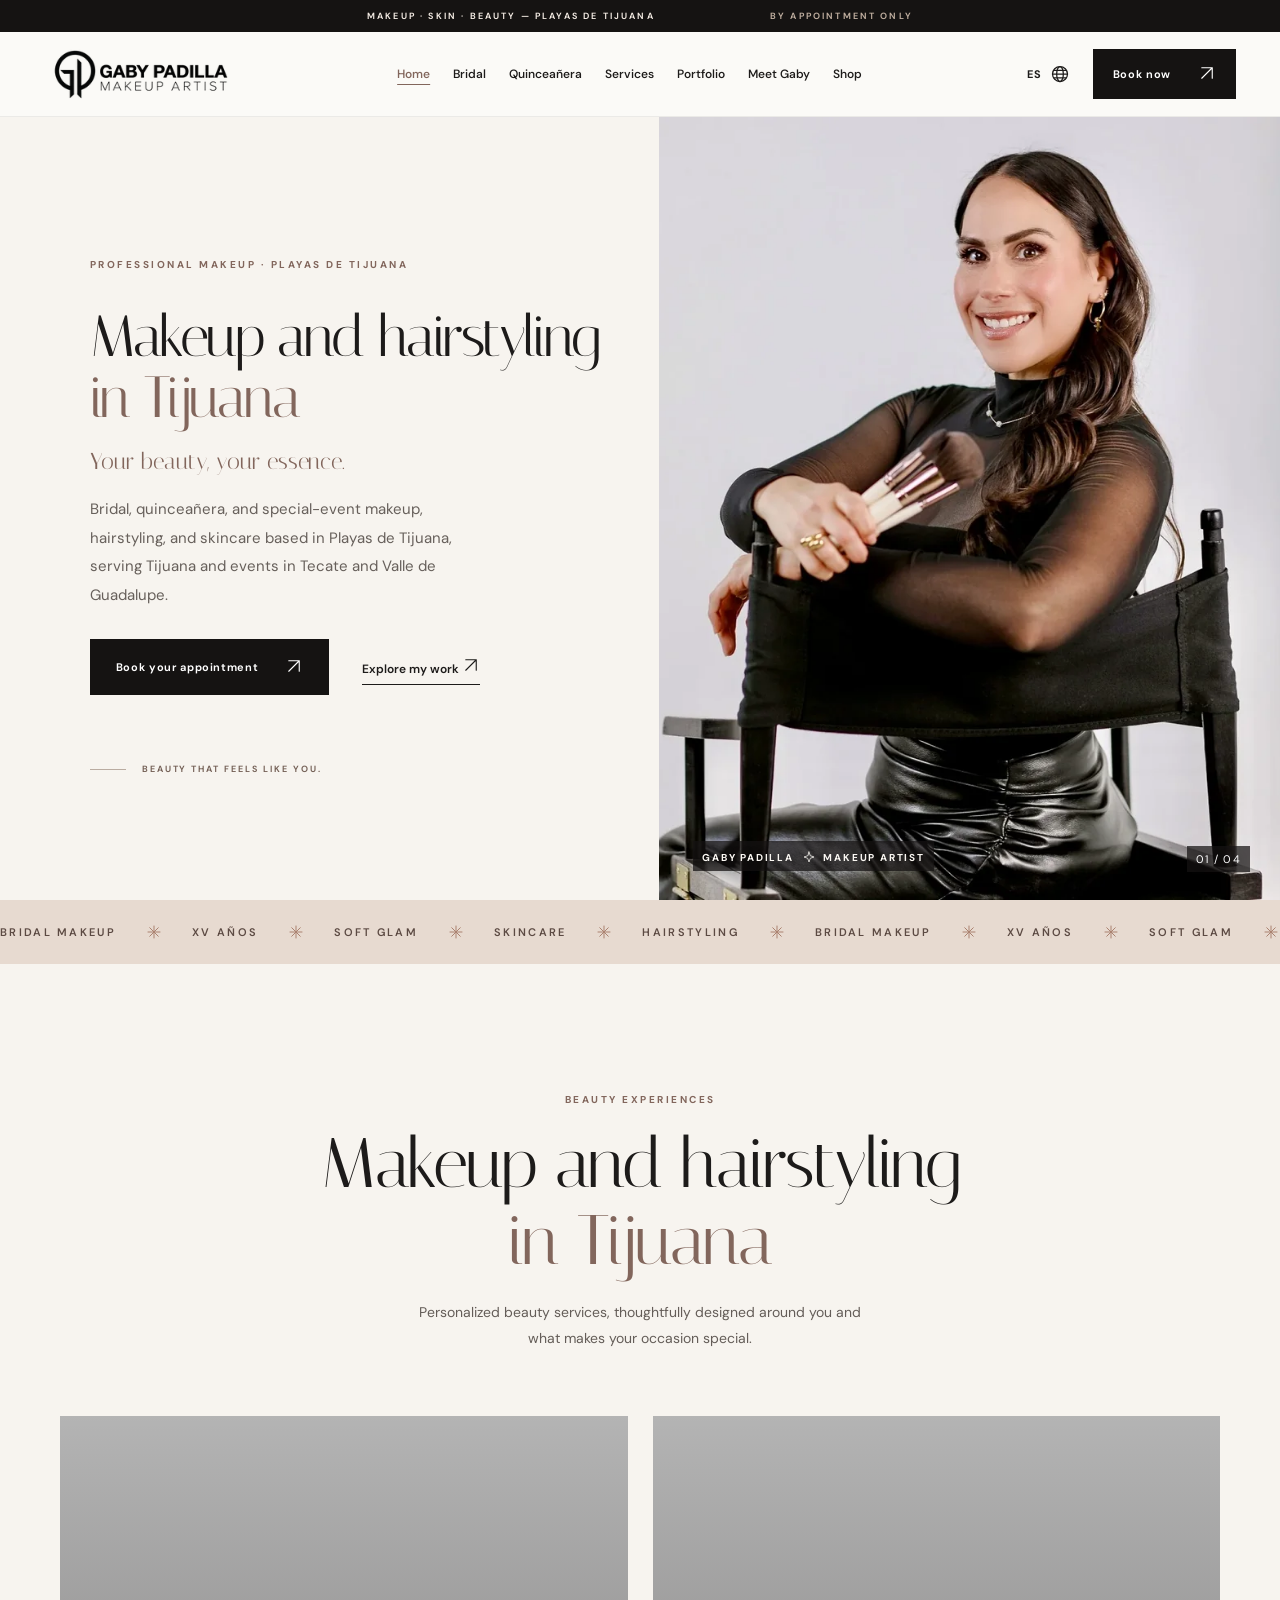
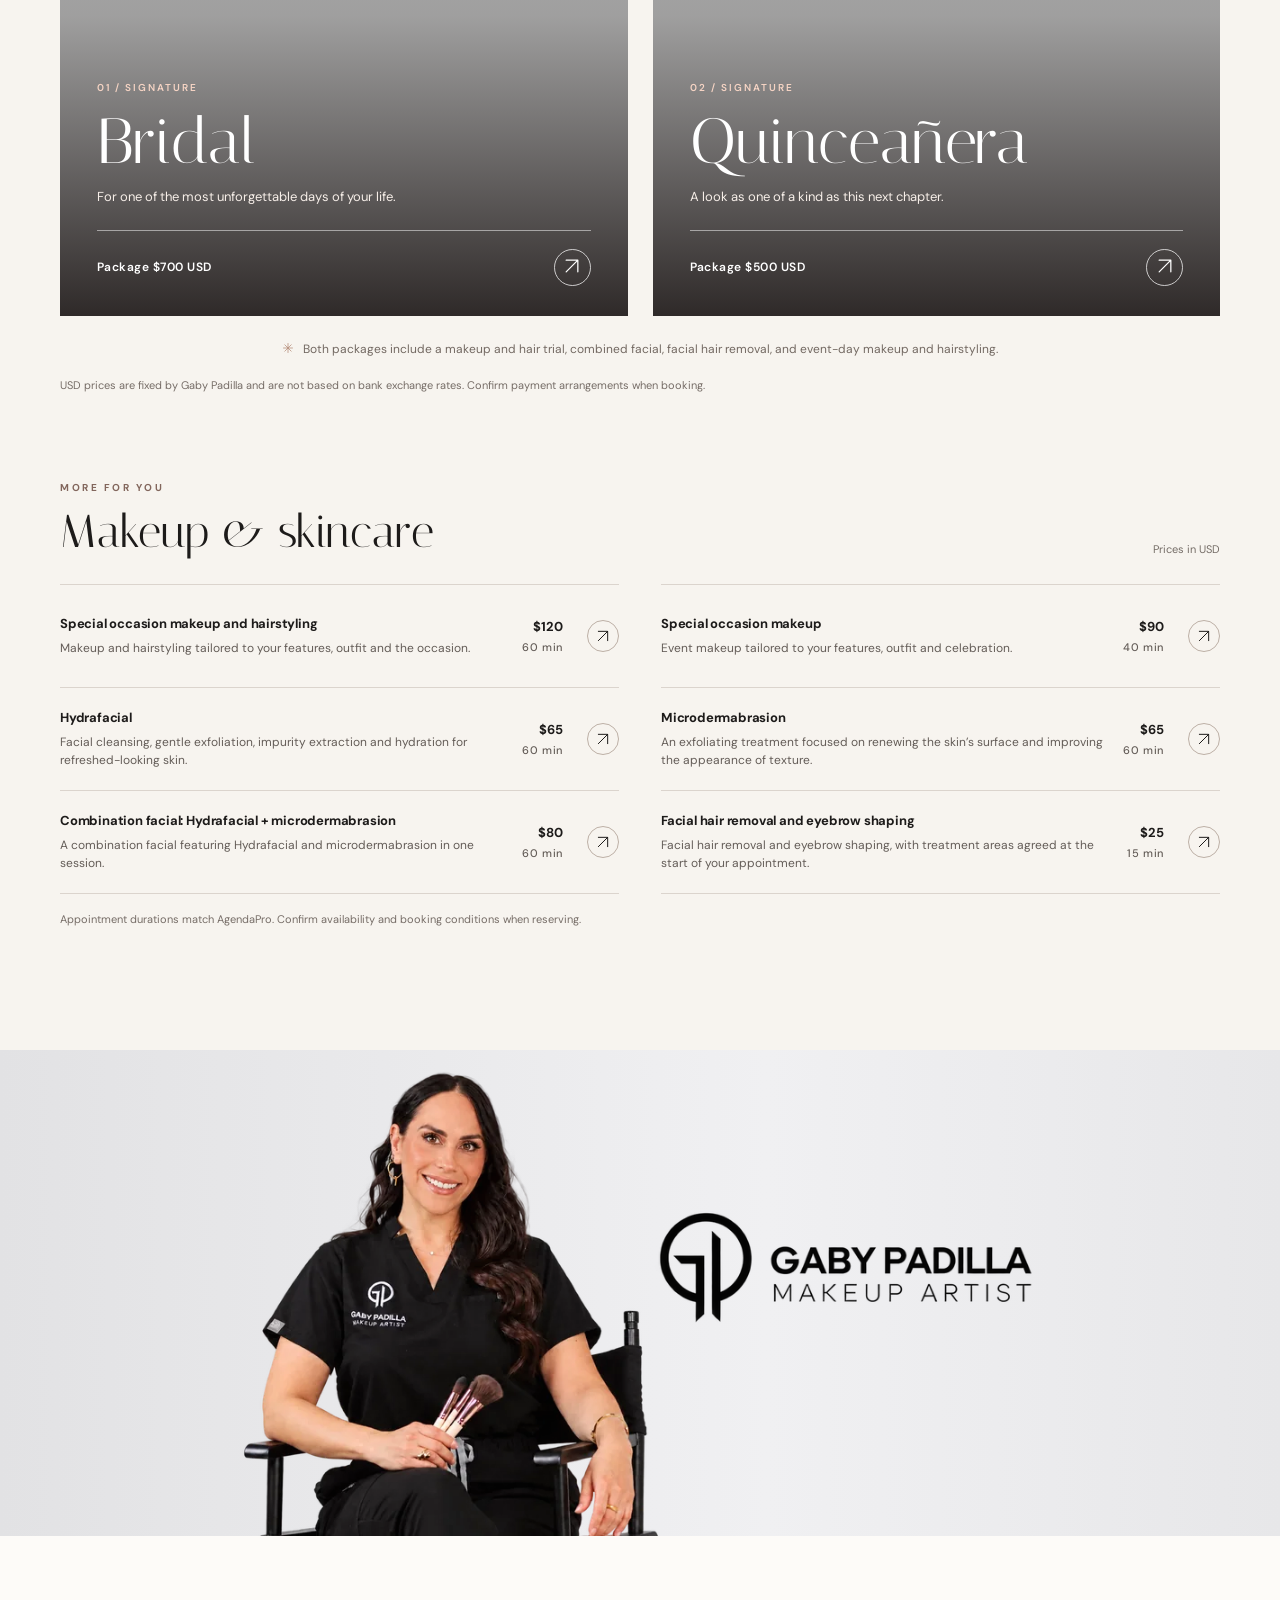
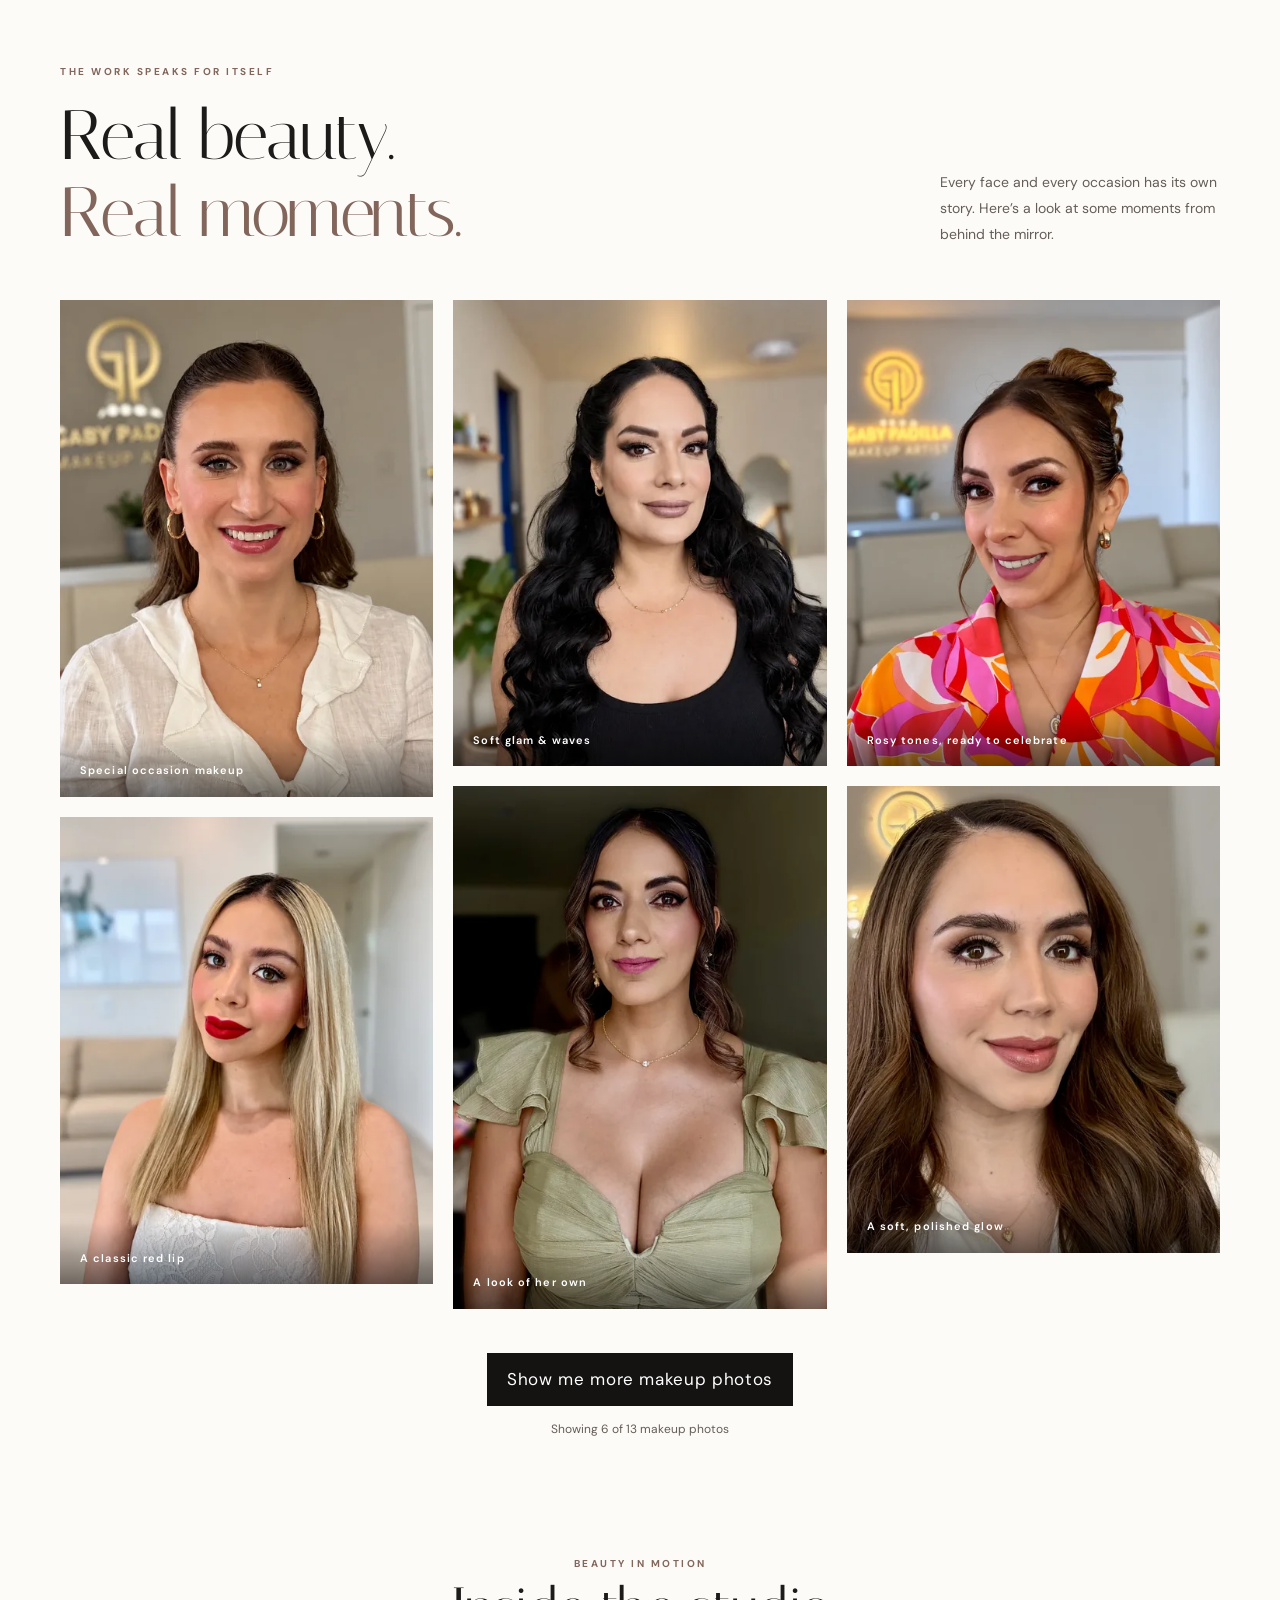
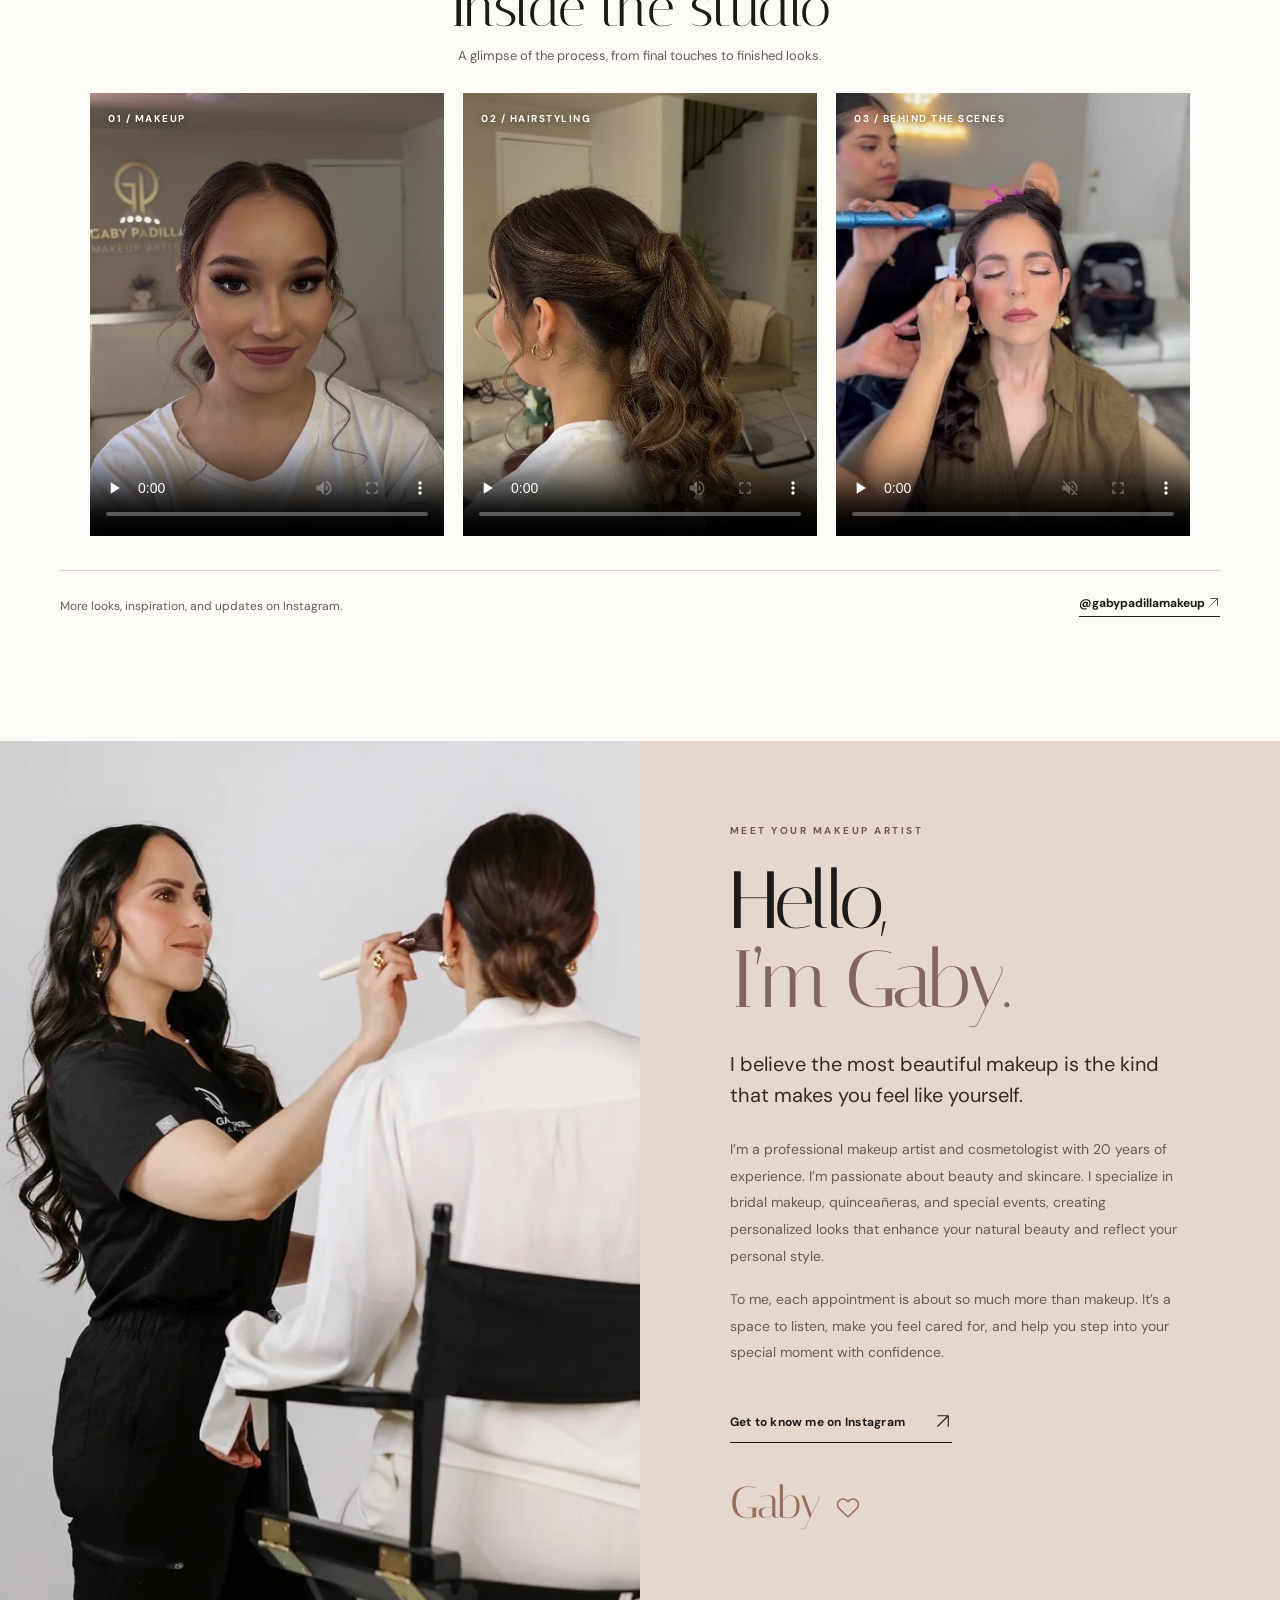
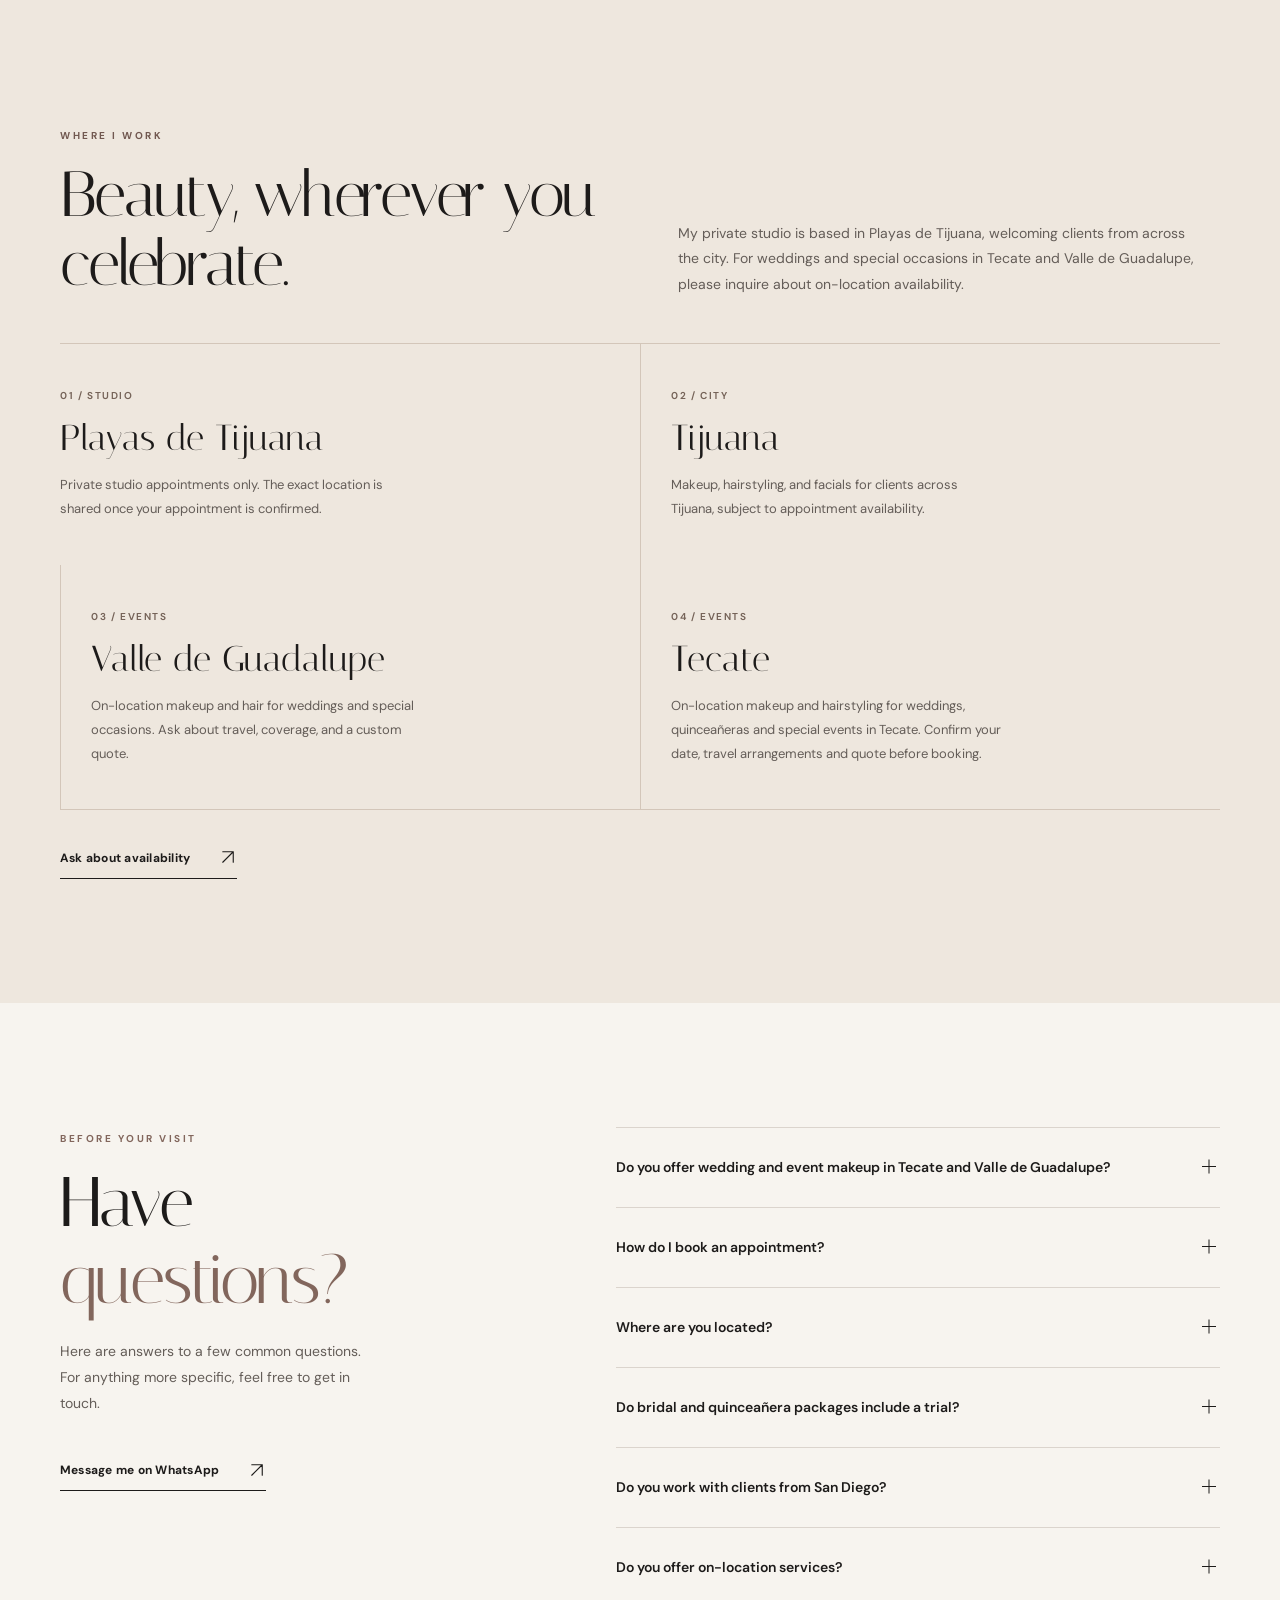
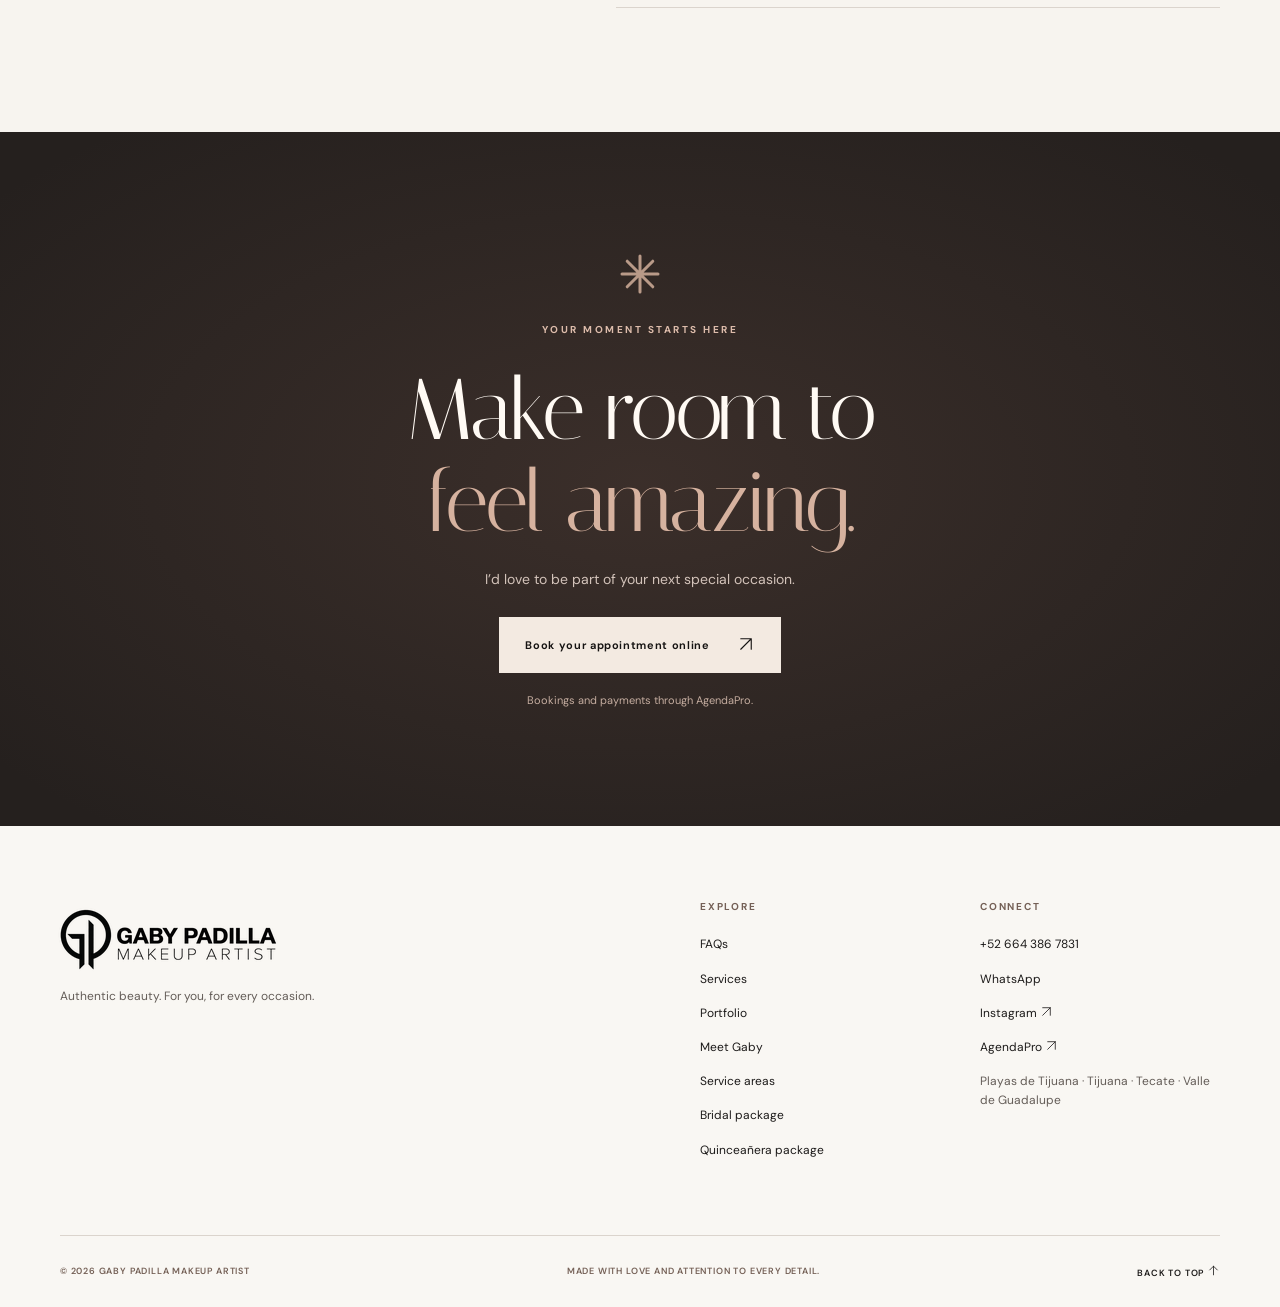
==== commit 0c4fcc2b: "Replace English currency conversions with fixed USD service pricing" ====
--- a/en/index.html
+++ b/en/index.html
@@ -15,7 +15,7 @@
 <link href="../styles.css?v=gmb-20261104" rel="stylesheet"/>
 <title>Makeup and Hairstyling in Tijuana | Gaby Padilla</title>
 <meta name="robots" content="noindex, nofollow, noarchive"/><meta content="strict-origin-when-cross-origin" name="referrer"/><meta content="Gaby Padilla Makeup Artist" property="og:site_name"/><meta content="en_US" property="og:locale"/><meta content="es_MX" property="og:locale:alternate"/><meta property="og:image:alt" content="Portrait of Gaby Padilla, makeup artist in Playas de Tijuana, holding makeup brushes"><meta property="og:image:width" content="975"><meta property="og:image:height" content="975"><meta content="summary_large_image" name="twitter:card"/><meta content="Makeup and Hairstyling in Tijuana | Gaby Padilla" name="twitter:title"/><meta content="Makeup and hairstyling in Tijuana for brides, quinceañeras and events. Private studio in Playas de Tijuana, with 20 years of experience. Book an appointment." name="twitter:description"/>
-<script id="local-business-schema" type="application/ld+json">{"@context":"https://schema.org","@type":"BeautySalon","name":"Gaby Padilla Makeup Artist","description":"Makeup and hairstyling in Tijuana for brides, quinceañeras and events. Private studio in Playas de Tijuana, with 20 years of experience. Book an appointment.","slogan":"Authentic beauty","sameAs":["https://www.instagram.com/gabypadillamakeup/"],"areaServed":[{"@type":"Place","name":"Playas de Tijuana, Tijuana, Baja California, México"},{"@type":"City","name":"Tijuana, Baja California, México"},{"@type":"Place","name":"Valle de Guadalupe, Baja California, México"},{"@type":"City","name":"Tecate, Baja California, México"}],"currenciesAccepted":"MXN","hasOfferCatalog":{"@type":"OfferCatalog","name":"Beauty services","itemListElement":[{"@type":"OfferCatalog","name":"Bridal package","itemListElement":[{"@type":"Offer","priceCurrency":"MXN","price":"12000","itemOffered":{"@type":"Service","name":"Bridal package"}}]},{"@type":"OfferCatalog","name":"Quinceañera package","itemListElement":[{"@type":"Offer","priceCurrency":"MXN","price":"8000","itemOffered":{"@type":"Service","name":"Quinceañera package"}}]},{"@type":"OfferCatalog","name":"Special occasion makeup and hairstyling","itemListElement":[{"@type":"Offer","priceCurrency":"MXN","price":"2000","itemOffered":{"@type":"Service","name":"Special occasion makeup and hairstyling","description":"Makeup and hairstyling tailored to your features, outfit and the occasion."}}]},{"@type":"OfferCatalog","name":"Special occasion makeup","itemListElement":[{"@type":"Offer","priceCurrency":"MXN","price":"1500","itemOffered":{"@type":"Service","name":"Special occasion makeup","description":"Event makeup tailored to your features, outfit and celebration."}}]},{"@type":"OfferCatalog","name":"Hydrafacial","itemListElement":[{"@type":"Offer","priceCurrency":"MXN","price":"1000","itemOffered":{"@type":"Service","name":"Hydrafacial","description":"Facial cleansing, gentle exfoliation, impurity extraction and hydration for refreshed-looking skin."}}]},{"@type":"OfferCatalog","name":"Microdermabrasion","itemListElement":[{"@type":"Offer","priceCurrency":"MXN","price":"1000","itemOffered":{"@type":"Service","name":"Microdermabrasion","description":"An exfoliating treatment focused on renewing the skin’s surface and improving the appearance of texture."}}]},{"@type":"OfferCatalog","name":"Combination facial: Hydrafacial + microdermabrasion","itemListElement":[{"@type":"Offer","priceCurrency":"MXN","price":"1200","itemOffered":{"@type":"Service","name":"Combination facial: Hydrafacial + microdermabrasion","description":"A combination facial featuring Hydrafacial and microdermabrasion in one session."}}]},{"@type":"OfferCatalog","name":"Facial hair removal and eyebrow shaping","itemListElement":[{"@type":"Offer","priceCurrency":"MXN","price":"400","itemOffered":{"@type":"Service","name":"Facial hair removal and eyebrow shaping","description":"Facial hair removal and eyebrow shaping, with treatment areas agreed at the start of your appointment."}}]}]},"@id":"https://gabypadillamakeup.com/#business","url":"https://gabypadillamakeup.com/","logo":"https://gabypadillamakeup.com/assets/images/gaby-padilla-logo-responsive-720.webp","image":"https://gabypadillamakeup.com/assets/images/gaby-padilla-portrait-maquillista-tijuana.jpg","telephone":"+52-664-386-7831","priceRange":"MXN $400–$12,000"}</script><script type="application/ld+json">{"@context":"https://schema.org","@type":"VideoObject","name":"Makeup and hairstyling behind the scenes in Tijuana","description":"A behind-the-scenes look at professional eye makeup and curling hair in Gaby Padilla’s studio in Playas de Tijuana. Silent video.","thumbnailUrl":"https://gabypadillamakeup.com/assets/images/gaby-padilla-studio-video-poster.webp","contentUrl":"https://gabypadillamakeup.com/assets/videos/gaby-padilla-behind-the-scenes-studio.mp4","uploadDate":"2026-10-24T13:41:00-07:00","duration":"PT51.92S","inLanguage":"en","isFamilyFriendly":true,"publisher":{"@type":"Organization","name":"Gaby Padilla Makeup Artist"}}</script>
+<script id="local-business-schema" type="application/ld+json">{"@context":"https://schema.org","@type":"BeautySalon","name":"Gaby Padilla Makeup Artist","description":"Makeup and hairstyling in Tijuana for brides, quinceañeras and events. Private studio in Playas de Tijuana, with 20 years of experience. Book an appointment.","slogan":"Authentic beauty","sameAs":["https://www.instagram.com/gabypadillamakeup/"],"areaServed":[{"@type":"Place","name":"Playas de Tijuana, Tijuana, Baja California, México"},{"@type":"City","name":"Tijuana, Baja California, México"},{"@type":"Place","name":"Valle de Guadalupe, Baja California, México"},{"@type":"City","name":"Tecate, Baja California, México"}],"currenciesAccepted":"USD, MXN","hasOfferCatalog":{"@type":"OfferCatalog","name":"Beauty services","itemListElement":[{"@type":"OfferCatalog","name":"Bridal package","itemListElement":[{"@type":"Offer","priceCurrency":"USD","price":"700","itemOffered":{"@type":"Service","name":"Bridal package"}}]},{"@type":"OfferCatalog","name":"Quinceañera package","itemListElement":[{"@type":"Offer","priceCurrency":"USD","price":"500","itemOffered":{"@type":"Service","name":"Quinceañera package"}}]},{"@type":"OfferCatalog","name":"Special occasion makeup and hairstyling","itemListElement":[{"@type":"Offer","priceCurrency":"USD","price":"120","itemOffered":{"@type":"Service","name":"Special occasion makeup and hairstyling","description":"Makeup and hairstyling tailored to your features, outfit and the occasion."}}]},{"@type":"OfferCatalog","name":"Special occasion makeup","itemListElement":[{"@type":"Offer","priceCurrency":"USD","price":"90","itemOffered":{"@type":"Service","name":"Special occasion makeup","description":"Event makeup tailored to your features, outfit and celebration."}}]},{"@type":"OfferCatalog","name":"Hydrafacial","itemListElement":[{"@type":"Offer","priceCurrency":"USD","price":"65","itemOffered":{"@type":"Service","name":"Hydrafacial","description":"Facial cleansing, gentle exfoliation, impurity extraction and hydration for refreshed-looking skin."}}]},{"@type":"OfferCatalog","name":"Microdermabrasion","itemListElement":[{"@type":"Offer","priceCurrency":"USD","price":"65","itemOffered":{"@type":"Service","name":"Microdermabrasion","description":"An exfoliating treatment focused on renewing the skin’s surface and improving the appearance of texture."}}]},{"@type":"OfferCatalog","name":"Combination facial: Hydrafacial + microdermabrasion","itemListElement":[{"@type":"Offer","priceCurrency":"USD","price":"80","itemOffered":{"@type":"Service","name":"Combination facial: Hydrafacial + microdermabrasion","description":"A combination facial featuring Hydrafacial and microdermabrasion in one session."}}]},{"@type":"OfferCatalog","name":"Facial hair removal and eyebrow shaping","itemListElement":[{"@type":"Offer","priceCurrency":"USD","price":"25","itemOffered":{"@type":"Service","name":"Facial hair removal and eyebrow shaping","description":"Facial hair removal and eyebrow shaping, with treatment areas agreed at the start of your appointment."}}]}]},"@id":"https://gabypadillamakeup.com/#business","url":"https://gabypadillamakeup.com/","logo":"https://gabypadillamakeup.com/assets/images/gaby-padilla-logo-responsive-720.webp","image":"https://gabypadillamakeup.com/assets/images/gaby-padilla-portrait-maquillista-tijuana.jpg","telephone":"+52-664-386-7831","priceRange":"USD $25–$700"}</script><script type="application/ld+json">{"@context":"https://schema.org","@type":"VideoObject","name":"Makeup and hairstyling behind the scenes in Tijuana","description":"A behind-the-scenes look at professional eye makeup and curling hair in Gaby Padilla’s studio in Playas de Tijuana. Silent video.","thumbnailUrl":"https://gabypadillamakeup.com/assets/images/gaby-padilla-studio-video-poster.webp","contentUrl":"https://gabypadillamakeup.com/assets/videos/gaby-padilla-behind-the-scenes-studio.mp4","uploadDate":"2026-10-24T13:41:00-07:00","duration":"PT51.92S","inLanguage":"en","isFamilyFriendly":true,"publisher":{"@type":"Organization","name":"Gaby Padilla Makeup Artist"}}</script>
 <script type="application/ld+json">{"@context":"https://schema.org","@type":"ImageObject","contentUrl":"https://gabypadillamakeup.com/assets/images/gaby-padilla-maquillista-aplicando-maquillaje-tijuana.webp","name":"Gaby Padilla Makeup Artist","caption":"Gaby Padilla, makeup artist in Playas de Tijuana, applying makeup to a client","description":"Gaby Padilla, makeup artist in Playas de Tijuana, applying makeup to a client","width":1089,"height":1361,"inLanguage":"en"}</script>
 
 
@@ -97,7 +97,7 @@
 <span class="feature-number">01 / SIGNATURE</span>
 <h3>Bridal</h3>
 <p>For one of the most unforgettable days of your life.</p>
-<div class="feature-footer"><span>Package approx. $642.85 USD</span><a aria-label="View bridal package" href="bridal/"><span aria-hidden="true"><svg class="icon icon-arrow-up-right" viewBox="0 0 24 24" width="24" height="24" fill="none" stroke="currentColor" stroke-width="1.5" stroke-linecap="round" stroke-linejoin="round" aria-hidden="true" focusable="false"><path d="M5 19 19 5M5 5h14v14"/></svg></span></a></div>
+<div class="feature-footer"><span>Package $700 USD</span><a aria-label="View bridal package" href="bridal/"><span aria-hidden="true"><svg class="icon icon-arrow-up-right" viewBox="0 0 24 24" width="24" height="24" fill="none" stroke="currentColor" stroke-width="1.5" stroke-linecap="round" stroke-linejoin="round" aria-hidden="true" focusable="false"><path d="M5 19 19 5M5 5h14v14"/></svg></span></a></div>
 </div>
 </article>
 <article class="feature-card feature-xv" data-internal-service="true">
@@ -107,17 +107,17 @@
 <span class="feature-number">02 / SIGNATURE</span>
 <h3>Quinceañera</h3>
 <p>A look as one of a kind as this next chapter.</p>
-<div class="feature-footer"><span>Package approx. $428.56 USD</span><a aria-label="View quinceañera package" href="quinceanera/"><span aria-hidden="true"><svg class="icon icon-arrow-up-right" viewBox="0 0 24 24" width="24" height="24" fill="none" stroke="currentColor" stroke-width="1.5" stroke-linecap="round" stroke-linejoin="round" aria-hidden="true" focusable="false"><path d="M5 19 19 5M5 5h14v14"/></svg></span></a></div>
+<div class="feature-footer"><span>Package $500 USD</span><a aria-label="View quinceañera package" href="quinceanera/"><span aria-hidden="true"><svg class="icon icon-arrow-up-right" viewBox="0 0 24 24" width="24" height="24" fill="none" stroke="currentColor" stroke-width="1.5" stroke-linecap="round" stroke-linejoin="round" aria-hidden="true" focusable="false"><path d="M5 19 19 5M5 5h14v14"/></svg></span></a></div>
 </div>
 </article>
 </div>
 <p class="package-note"><span aria-hidden="true"><svg class="icon icon-asterisk" viewBox="0 0 24 24" width="24" height="24" fill="none" stroke="currentColor" stroke-width="1.5" stroke-linecap="round" stroke-linejoin="round" aria-hidden="true" focusable="false"><path d="M12 3v18M3 12h18M5.6 5.6l12.8 12.8M5.6 18.4 18.4 5.6"/></svg></span> <span>Both packages include a makeup and hair trial, combined facial, facial hair removal, and event-day makeup and hairstyling.</span></p>
-<p class="small-disclaimer currency-note">USD amounts are approximate, converted at 1 USD = 18.667 MXN (<a href="https://www.imf.org/external/np/fin/ert/GUI/Pages/Report.aspx?CF=Compressed&amp;CT=%27MEX%27&amp;CUF=Period&amp;DS=Ascending&amp;DT=Blank&amp;EX=REP&amp;P=Last30Days" target="_blank" rel="noopener noreferrer">IMF, October 23, 2026</a>). Bookings are priced in MXN; your payment provider’s exchange rate and fees may differ.</p>
+<p class="small-disclaimer currency-note">USD prices are fixed by Gaby Padilla and are not based on bank exchange rates. Confirm payment arrangements when booking.</p>
 <div class="service-list-header">
 <div><span class="eyebrow">MORE FOR YOU</span><h3>Makeup &amp; skincare</h3></div>
-<span class="service-currency">Approx. prices in USD</span>
+<span class="service-currency">Prices in USD</span>
 </div>
-<div class="service-list"><div class="service-item" data-service="makeup_hair"><div><h4>Special occasion makeup and hairstyling</h4><p>Makeup and hairstyling tailored to your features, outfit and the occasion.</p></div><div class="service-item-side"><div class="service-price-meta"><span>≈ $107.14</span><small class="service-duration">60 min</small></div><a aria-label="Book Special occasion makeup and hairstyling" data-booking="" href="https://gabypadillamakeupartist.site.agendapro.com/mx/sucursal/578261" rel="noopener noreferrer" target="_blank"><svg class="icon icon-arrow-up-right" viewBox="0 0 24 24" width="24" height="24" fill="none" stroke="currentColor" stroke-width="1.5" stroke-linecap="round" stroke-linejoin="round" aria-hidden="true" focusable="false"><path d="M5 19 19 5M5 5h14v14"/></svg></a></div></div><div class="service-item" data-service="makeup"><div><h4>Special occasion makeup</h4><p>Event makeup tailored to your features, outfit and celebration.</p></div><div class="service-item-side"><div class="service-price-meta"><span>≈ $80.36</span><small class="service-duration">40 min</small></div><a aria-label="Book Special occasion makeup" data-booking="" href="https://gabypadillamakeupartist.site.agendapro.com/mx/sucursal/578261" rel="noopener noreferrer" target="_blank"><svg class="icon icon-arrow-up-right" viewBox="0 0 24 24" width="24" height="24" fill="none" stroke="currentColor" stroke-width="1.5" stroke-linecap="round" stroke-linejoin="round" aria-hidden="true" focusable="false"><path d="M5 19 19 5M5 5h14v14"/></svg></a></div></div><div class="service-item" data-service="hydrafacial"><div><h4>Hydrafacial</h4><p>Facial cleansing, gentle exfoliation, impurity extraction and hydration for refreshed-looking skin.</p></div><div class="service-item-side"><div class="service-price-meta"><span>≈ $53.57</span><small class="service-duration">60 min</small></div><a aria-label="Book Hydrafacial" data-booking="" href="https://gabypadillamakeupartist.site.agendapro.com/mx/sucursal/578261" rel="noopener noreferrer" target="_blank"><svg class="icon icon-arrow-up-right" viewBox="0 0 24 24" width="24" height="24" fill="none" stroke="currentColor" stroke-width="1.5" stroke-linecap="round" stroke-linejoin="round" aria-hidden="true" focusable="false"><path d="M5 19 19 5M5 5h14v14"/></svg></a></div></div><div class="service-item" data-service="micro"><div><h4>Microdermabrasion</h4><p>An exfoliating treatment focused on renewing the skin’s surface and improving the appearance of texture.</p></div><div class="service-item-side"><div class="service-price-meta"><span>≈ $53.57</span><small class="service-duration">60 min</small></div><a aria-label="Book Microdermabrasion" data-booking="" href="https://gabypadillamakeupartist.site.agendapro.com/mx/sucursal/578261" rel="noopener noreferrer" target="_blank"><svg class="icon icon-arrow-up-right" viewBox="0 0 24 24" width="24" height="24" fill="none" stroke="currentColor" stroke-width="1.5" stroke-linecap="round" stroke-linejoin="round" aria-hidden="true" focusable="false"><path d="M5 19 19 5M5 5h14v14"/></svg></a></div></div><div class="service-item" data-service="combo"><div><h4>Combination facial: Hydrafacial + microdermabrasion</h4><p>A combination facial featuring Hydrafacial and microdermabrasion in one session.</p></div><div class="service-item-side"><div class="service-price-meta"><span>≈ $64.28</span><small class="service-duration">60 min</small></div><a aria-label="Book Combination facial: Hydrafacial + microdermabrasion" data-booking="" href="https://gabypadillamakeupartist.site.agendapro.com/mx/sucursal/578261" rel="noopener noreferrer" target="_blank"><svg class="icon icon-arrow-up-right" viewBox="0 0 24 24" width="24" height="24" fill="none" stroke="currentColor" stroke-width="1.5" stroke-linecap="round" stroke-linejoin="round" aria-hidden="true" focusable="false"><path d="M5 19 19 5M5 5h14v14"/></svg></a></div></div><div class="service-item" data-service="hair_remove"><div><h4>Facial hair removal and eyebrow shaping</h4><p>Facial hair removal and eyebrow shaping, with treatment areas agreed at the start of your appointment.</p></div><div class="service-item-side"><div class="service-price-meta"><span>≈ $21.43</span><small class="service-duration">15 min</small></div><a aria-label="Book Facial hair removal and eyebrow shaping" data-booking="" href="https://gabypadillamakeupartist.site.agendapro.com/mx/sucursal/578261" rel="noopener noreferrer" target="_blank"><svg class="icon icon-arrow-up-right" viewBox="0 0 24 24" width="24" height="24" fill="none" stroke="currentColor" stroke-width="1.5" stroke-linecap="round" stroke-linejoin="round" aria-hidden="true" focusable="false"><path d="M5 19 19 5M5 5h14v14"/></svg></a></div></div></div>
+<div class="service-list"><div class="service-item" data-service="makeup_hair"><div><h4>Special occasion makeup and hairstyling</h4><p>Makeup and hairstyling tailored to your features, outfit and the occasion.</p></div><div class="service-item-side"><div class="service-price-meta"><span>$120</span><small class="service-duration">60 min</small></div><a aria-label="Book Special occasion makeup and hairstyling" data-booking="" href="https://gabypadillamakeupartist.site.agendapro.com/mx/sucursal/578261" rel="noopener noreferrer" target="_blank"><svg class="icon icon-arrow-up-right" viewBox="0 0 24 24" width="24" height="24" fill="none" stroke="currentColor" stroke-width="1.5" stroke-linecap="round" stroke-linejoin="round" aria-hidden="true" focusable="false"><path d="M5 19 19 5M5 5h14v14"/></svg></a></div></div><div class="service-item" data-service="makeup"><div><h4>Special occasion makeup</h4><p>Event makeup tailored to your features, outfit and celebration.</p></div><div class="service-item-side"><div class="service-price-meta"><span>$90</span><small class="service-duration">40 min</small></div><a aria-label="Book Special occasion makeup" data-booking="" href="https://gabypadillamakeupartist.site.agendapro.com/mx/sucursal/578261" rel="noopener noreferrer" target="_blank"><svg class="icon icon-arrow-up-right" viewBox="0 0 24 24" width="24" height="24" fill="none" stroke="currentColor" stroke-width="1.5" stroke-linecap="round" stroke-linejoin="round" aria-hidden="true" focusable="false"><path d="M5 19 19 5M5 5h14v14"/></svg></a></div></div><div class="service-item" data-service="hydrafacial"><div><h4>Hydrafacial</h4><p>Facial cleansing, gentle exfoliation, impurity extraction and hydration for refreshed-looking skin.</p></div><div class="service-item-side"><div class="service-price-meta"><span>$65</span><small class="service-duration">60 min</small></div><a aria-label="Book Hydrafacial" data-booking="" href="https://gabypadillamakeupartist.site.agendapro.com/mx/sucursal/578261" rel="noopener noreferrer" target="_blank"><svg class="icon icon-arrow-up-right" viewBox="0 0 24 24" width="24" height="24" fill="none" stroke="currentColor" stroke-width="1.5" stroke-linecap="round" stroke-linejoin="round" aria-hidden="true" focusable="false"><path d="M5 19 19 5M5 5h14v14"/></svg></a></div></div><div class="service-item" data-service="micro"><div><h4>Microdermabrasion</h4><p>An exfoliating treatment focused on renewing the skin’s surface and improving the appearance of texture.</p></div><div class="service-item-side"><div class="service-price-meta"><span>$65</span><small class="service-duration">60 min</small></div><a aria-label="Book Microdermabrasion" data-booking="" href="https://gabypadillamakeupartist.site.agendapro.com/mx/sucursal/578261" rel="noopener noreferrer" target="_blank"><svg class="icon icon-arrow-up-right" viewBox="0 0 24 24" width="24" height="24" fill="none" stroke="currentColor" stroke-width="1.5" stroke-linecap="round" stroke-linejoin="round" aria-hidden="true" focusable="false"><path d="M5 19 19 5M5 5h14v14"/></svg></a></div></div><div class="service-item" data-service="combo"><div><h4>Combination facial: Hydrafacial + microdermabrasion</h4><p>A combination facial featuring Hydrafacial and microdermabrasion in one session.</p></div><div class="service-item-side"><div class="service-price-meta"><span>$80</span><small class="service-duration">60 min</small></div><a aria-label="Book Combination facial: Hydrafacial + microdermabrasion" data-booking="" href="https://gabypadillamakeupartist.site.agendapro.com/mx/sucursal/578261" rel="noopener noreferrer" target="_blank"><svg class="icon icon-arrow-up-right" viewBox="0 0 24 24" width="24" height="24" fill="none" stroke="currentColor" stroke-width="1.5" stroke-linecap="round" stroke-linejoin="round" aria-hidden="true" focusable="false"><path d="M5 19 19 5M5 5h14v14"/></svg></a></div></div><div class="service-item" data-service="hair_remove"><div><h4>Facial hair removal and eyebrow shaping</h4><p>Facial hair removal and eyebrow shaping, with treatment areas agreed at the start of your appointment.</p></div><div class="service-item-side"><div class="service-price-meta"><span>$25</span><small class="service-duration">15 min</small></div><a aria-label="Book Facial hair removal and eyebrow shaping" data-booking="" href="https://gabypadillamakeupartist.site.agendapro.com/mx/sucursal/578261" rel="noopener noreferrer" target="_blank"><svg class="icon icon-arrow-up-right" viewBox="0 0 24 24" width="24" height="24" fill="none" stroke="currentColor" stroke-width="1.5" stroke-linecap="round" stroke-linejoin="round" aria-hidden="true" focusable="false"><path d="M5 19 19 5M5 5h14v14"/></svg></a></div></div></div>
 <p class="small-disclaimer">Appointment durations match AgendaPro. Confirm availability and booking conditions when reserving.</p>
 </div>
 </section>
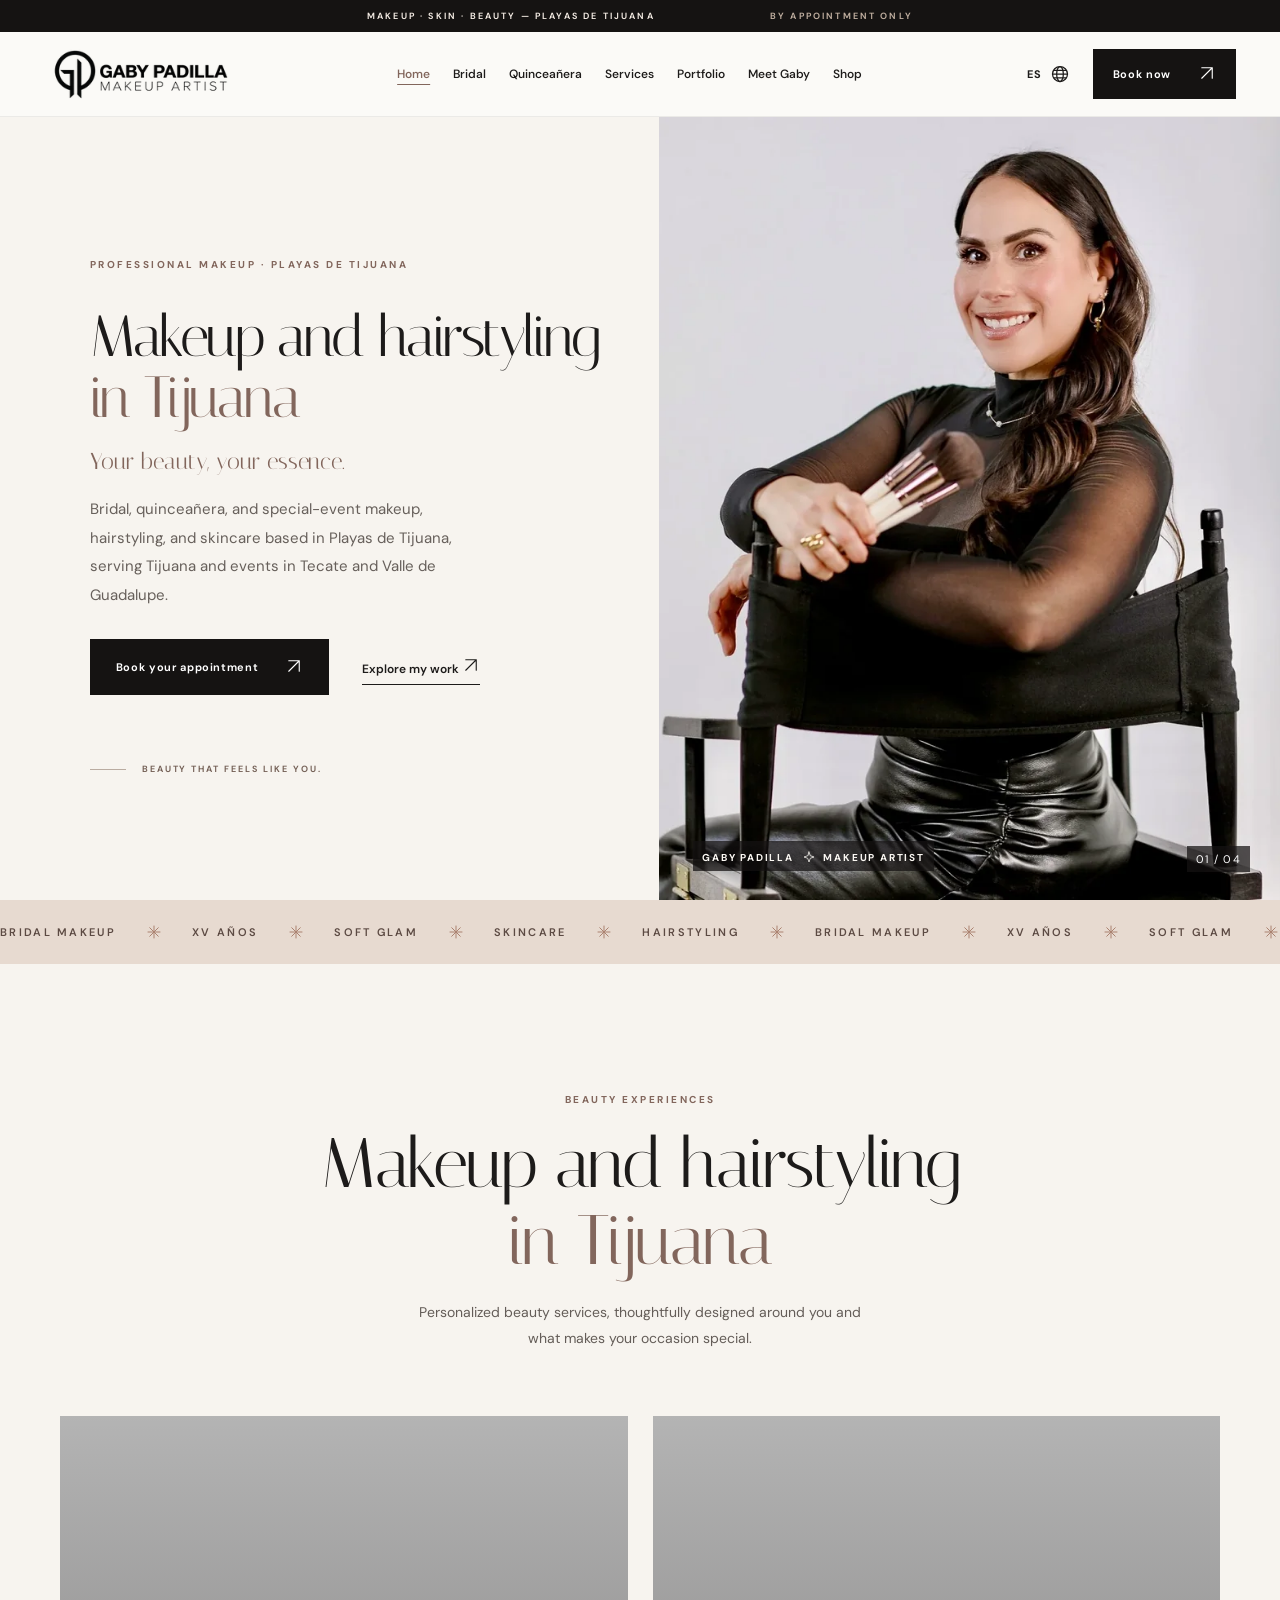
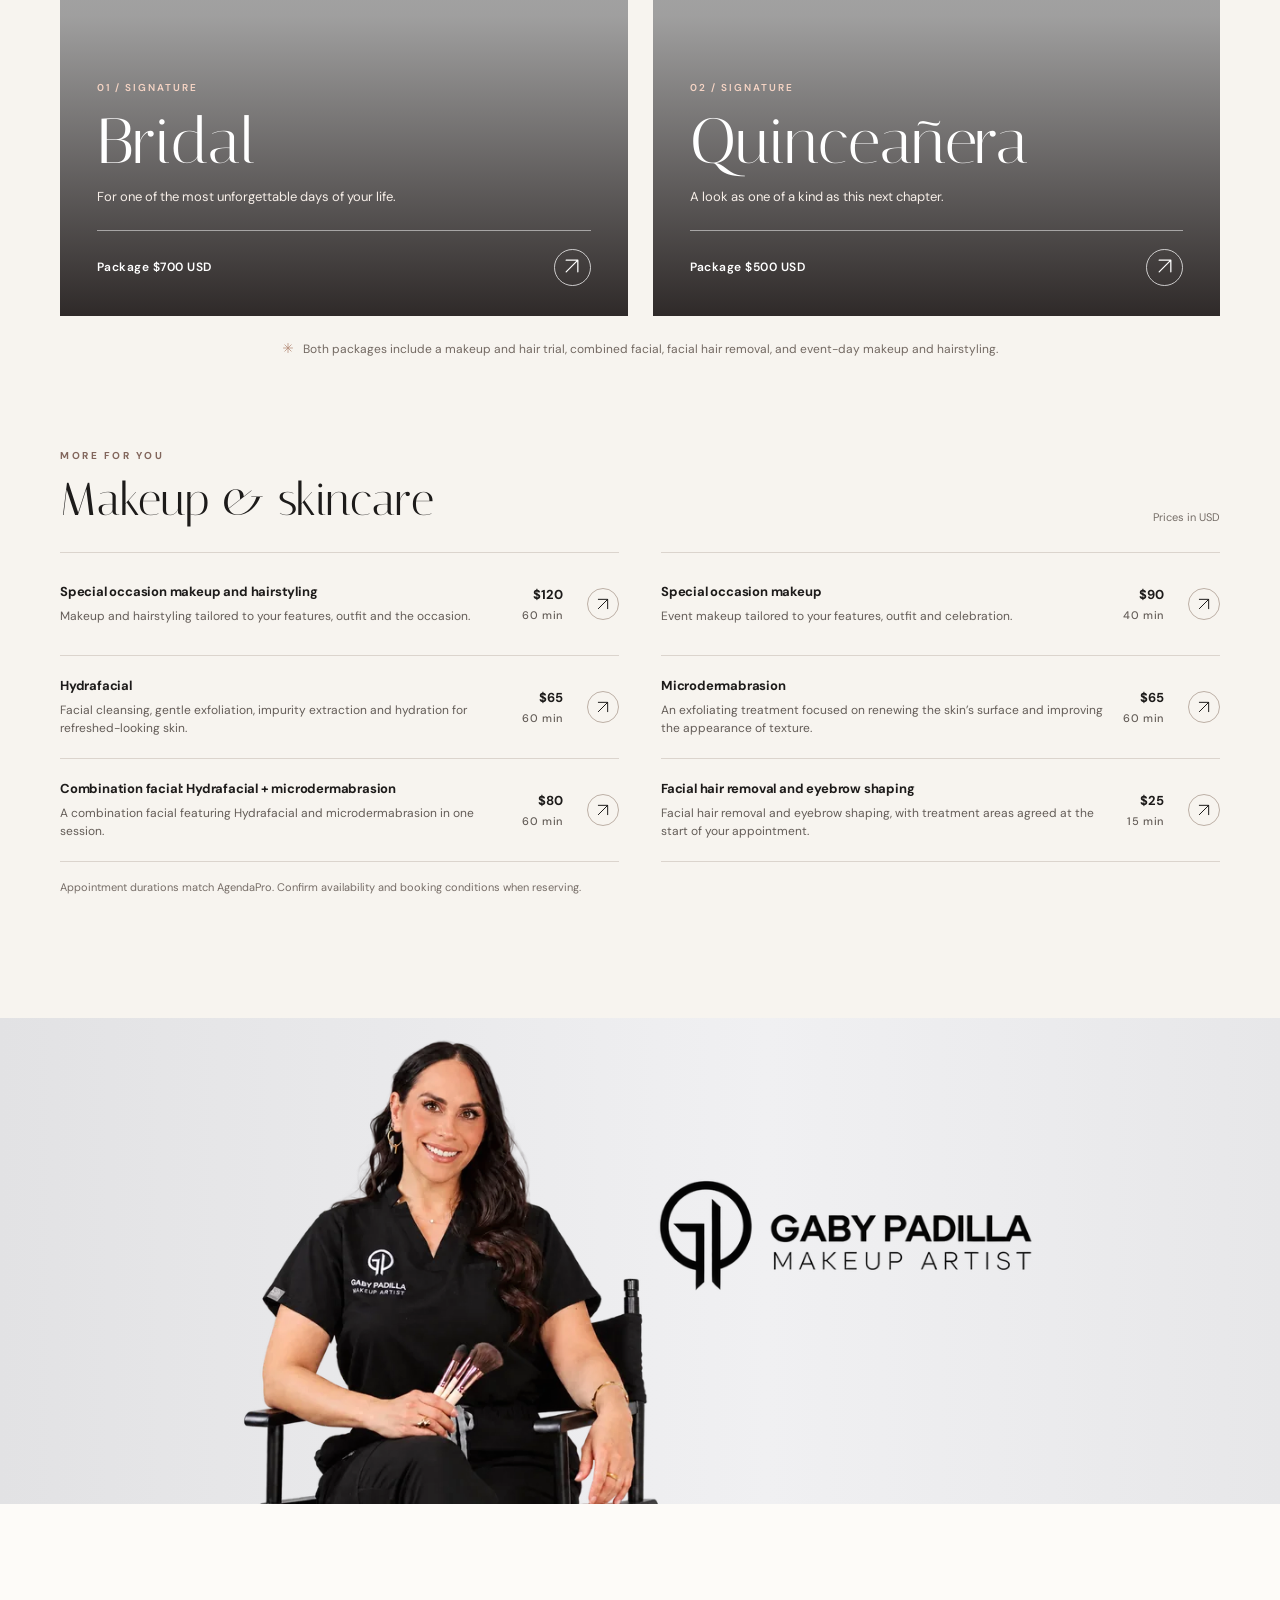
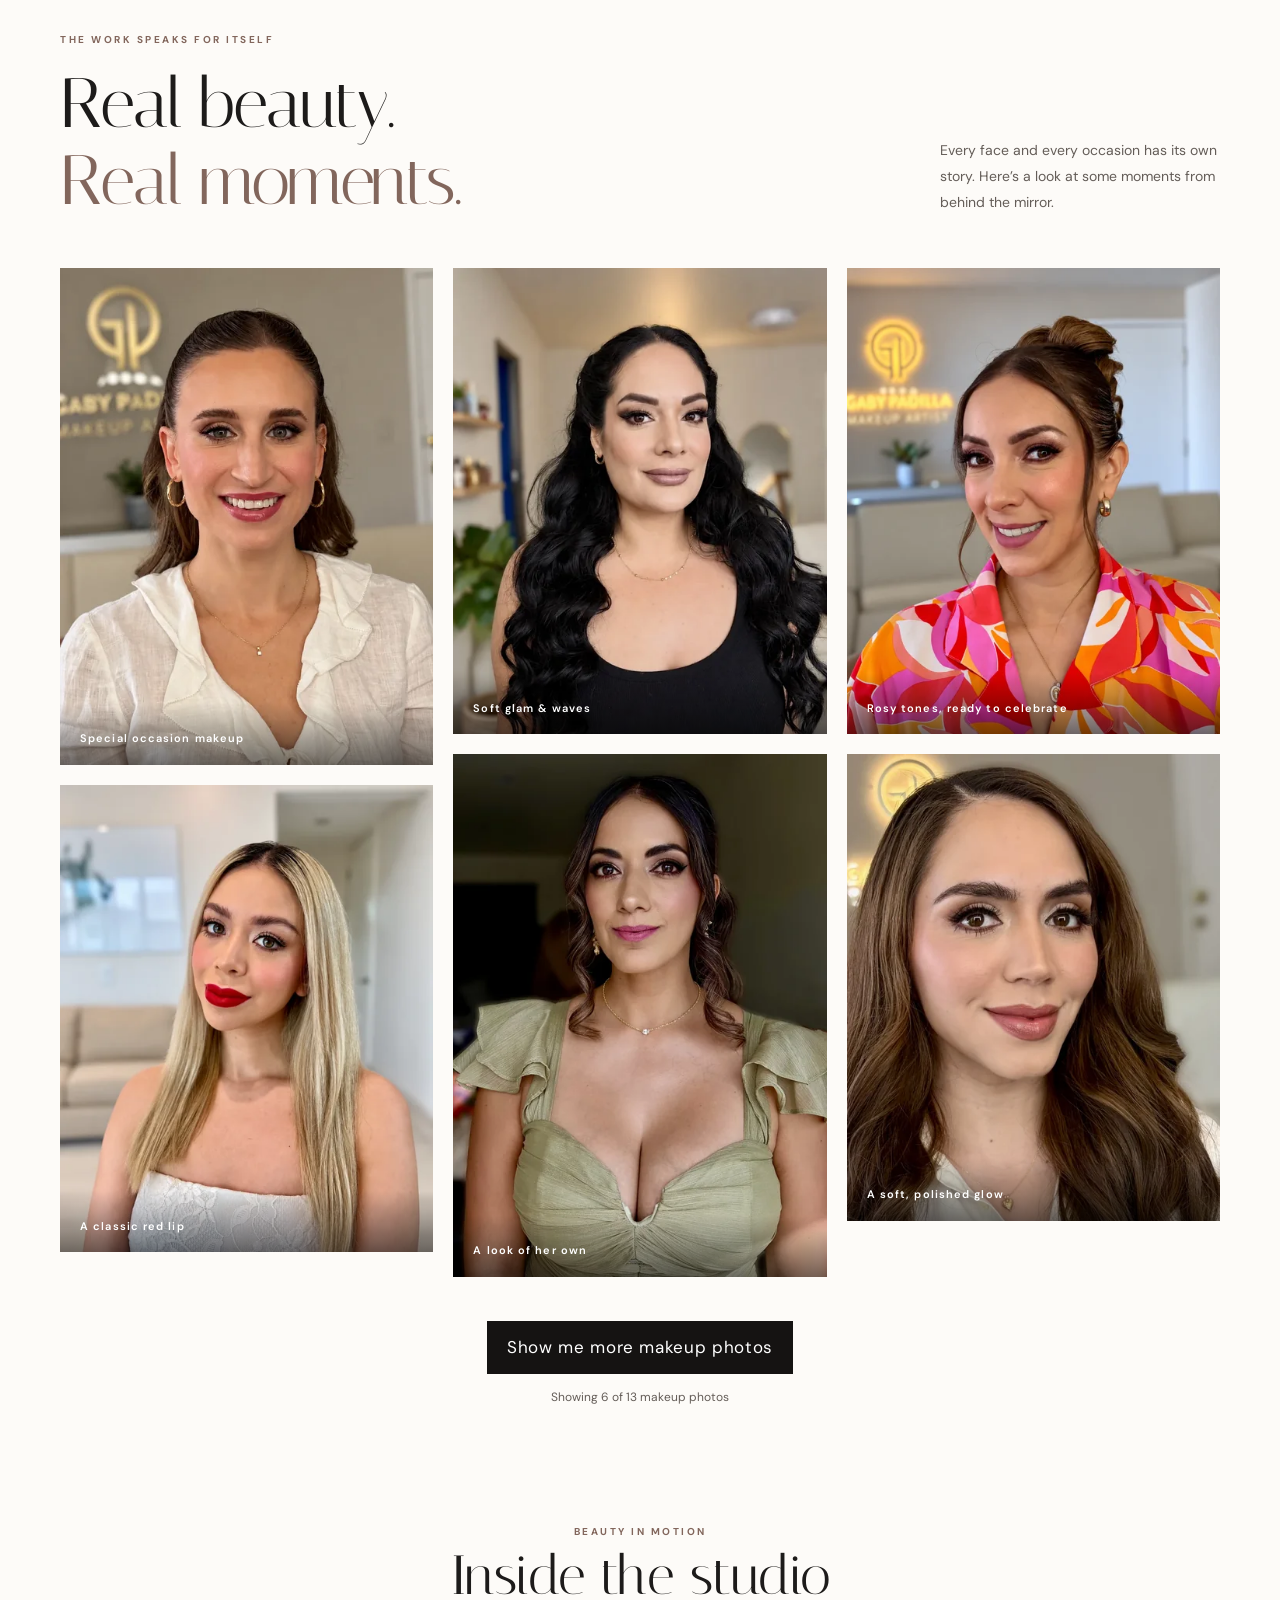
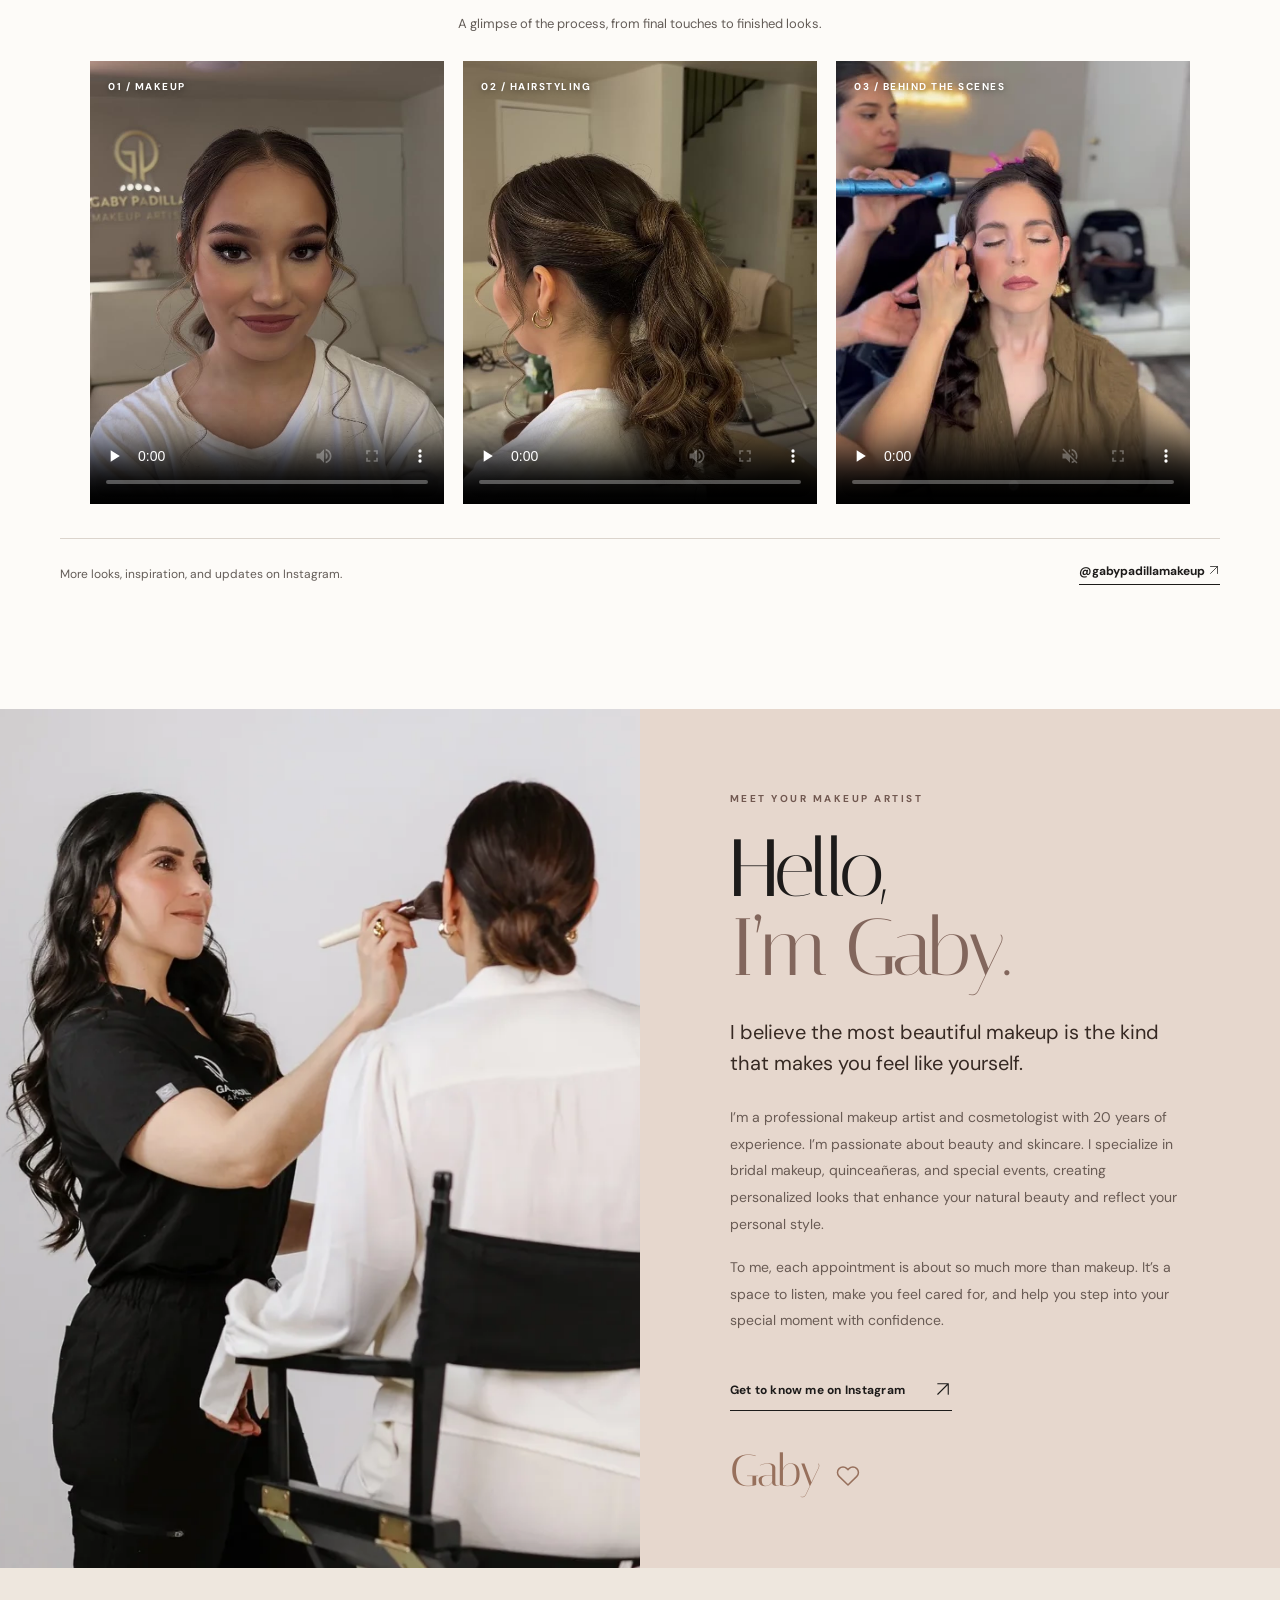
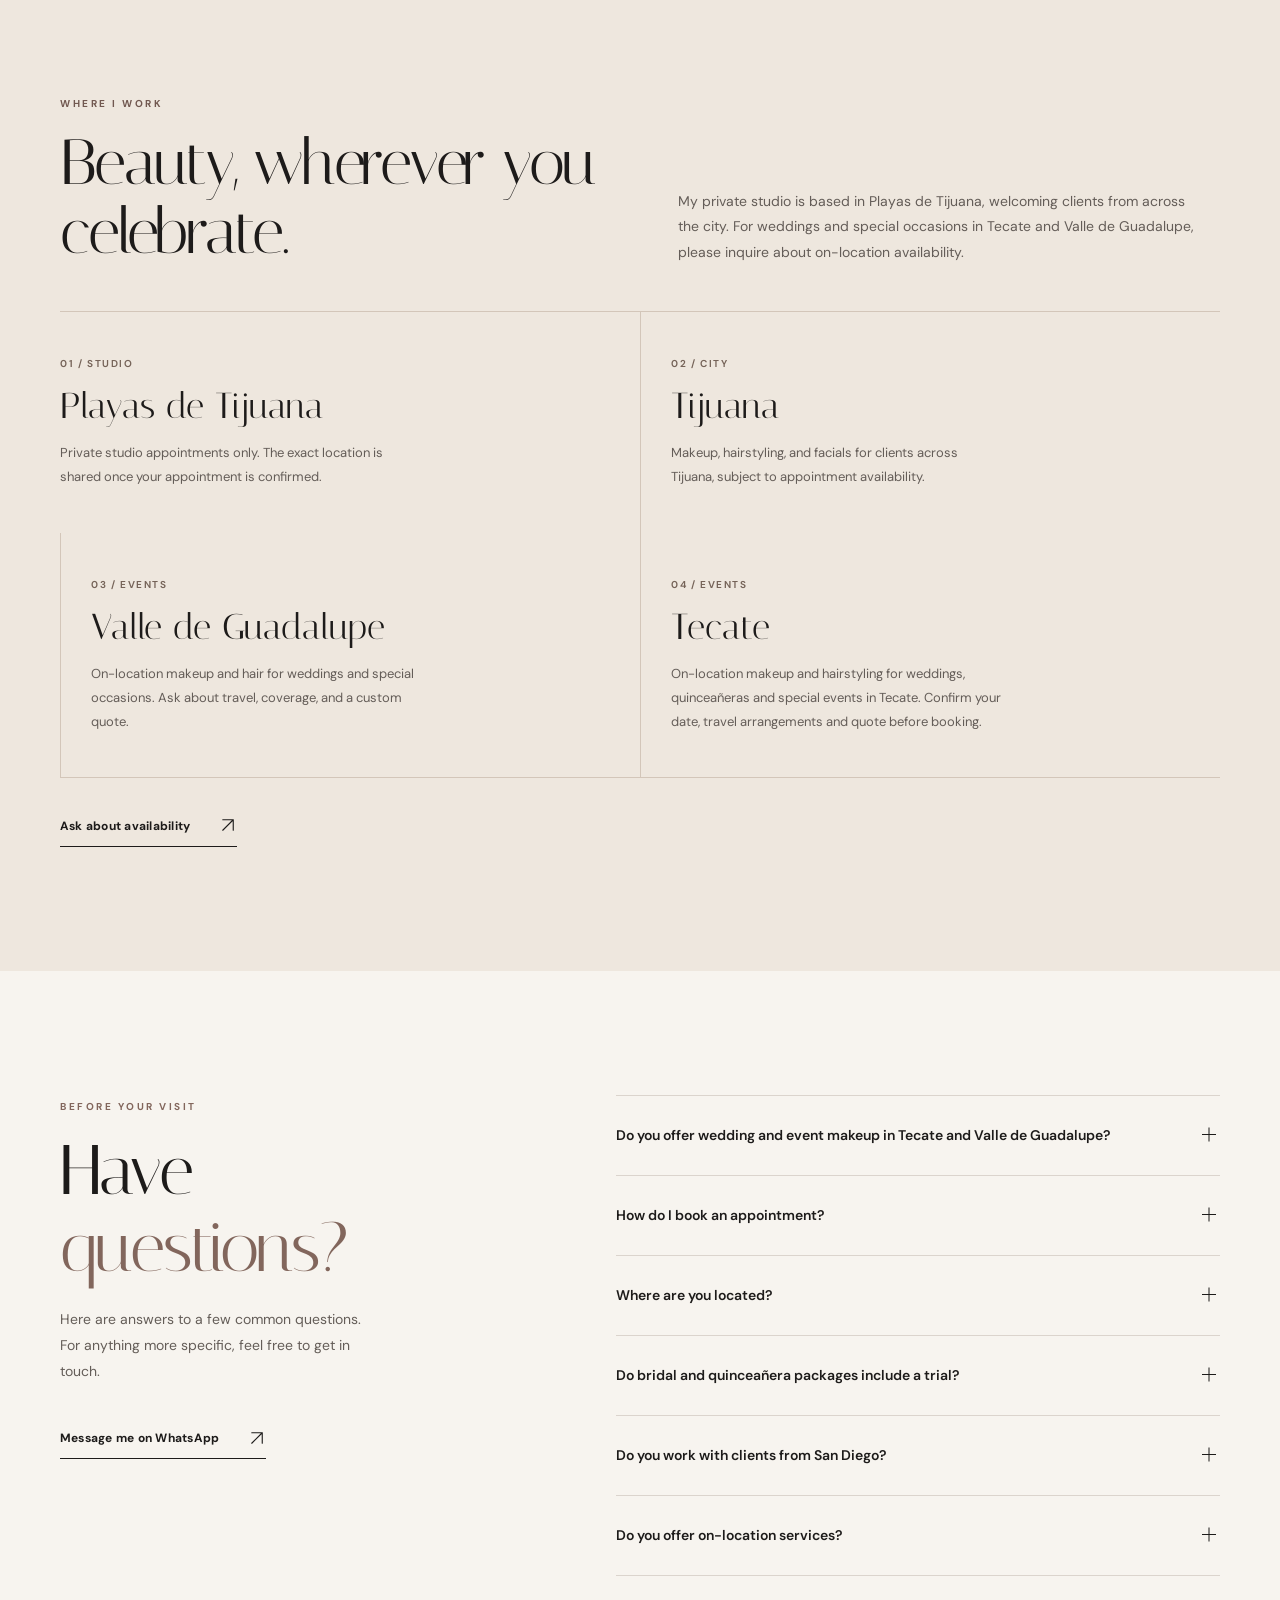
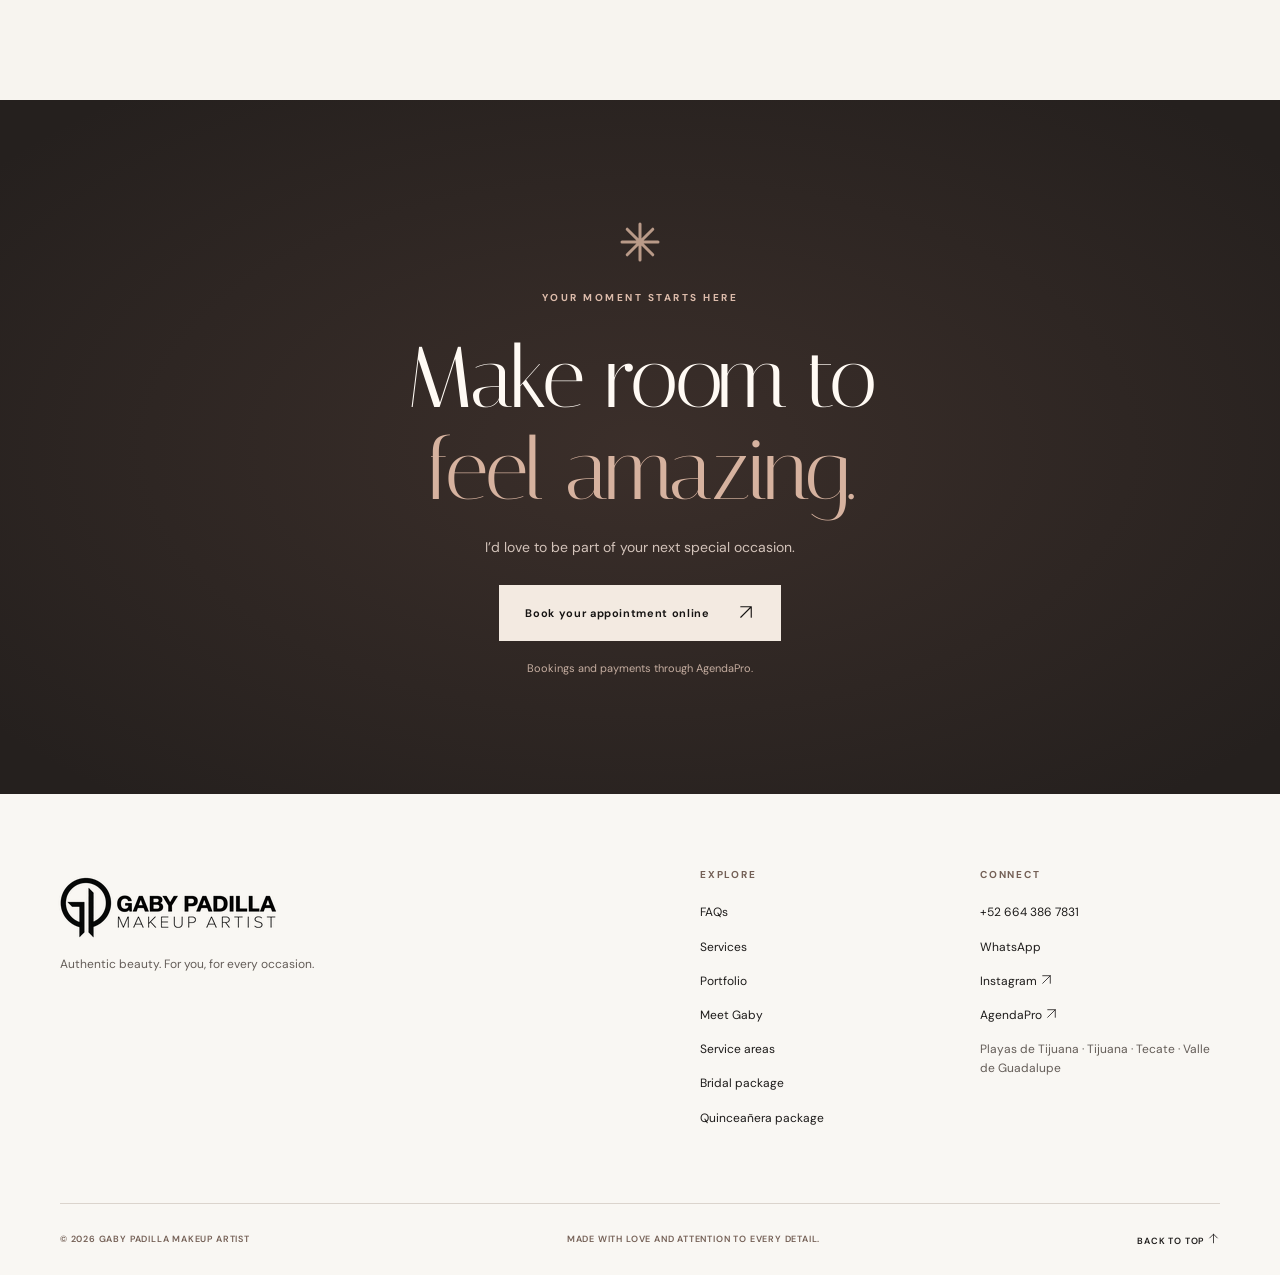
==== commit 17ce3892: "Remove USD pricing disclaimer from English pages" ====
--- a/en/index.html
+++ b/en/index.html
@@ -112,7 +112,7 @@
 </article>
 </div>
 <p class="package-note"><span aria-hidden="true"><svg class="icon icon-asterisk" viewBox="0 0 24 24" width="24" height="24" fill="none" stroke="currentColor" stroke-width="1.5" stroke-linecap="round" stroke-linejoin="round" aria-hidden="true" focusable="false"><path d="M12 3v18M3 12h18M5.6 5.6l12.8 12.8M5.6 18.4 18.4 5.6"/></svg></span> <span>Both packages include a makeup and hair trial, combined facial, facial hair removal, and event-day makeup and hairstyling.</span></p>
-<p class="small-disclaimer currency-note">USD prices are fixed by Gaby Padilla and are not based on bank exchange rates. Confirm payment arrangements when booking.</p>
+
 <div class="service-list-header">
 <div><span class="eyebrow">MORE FOR YOU</span><h3>Makeup &amp; skincare</h3></div>
 <span class="service-currency">Prices in USD</span>
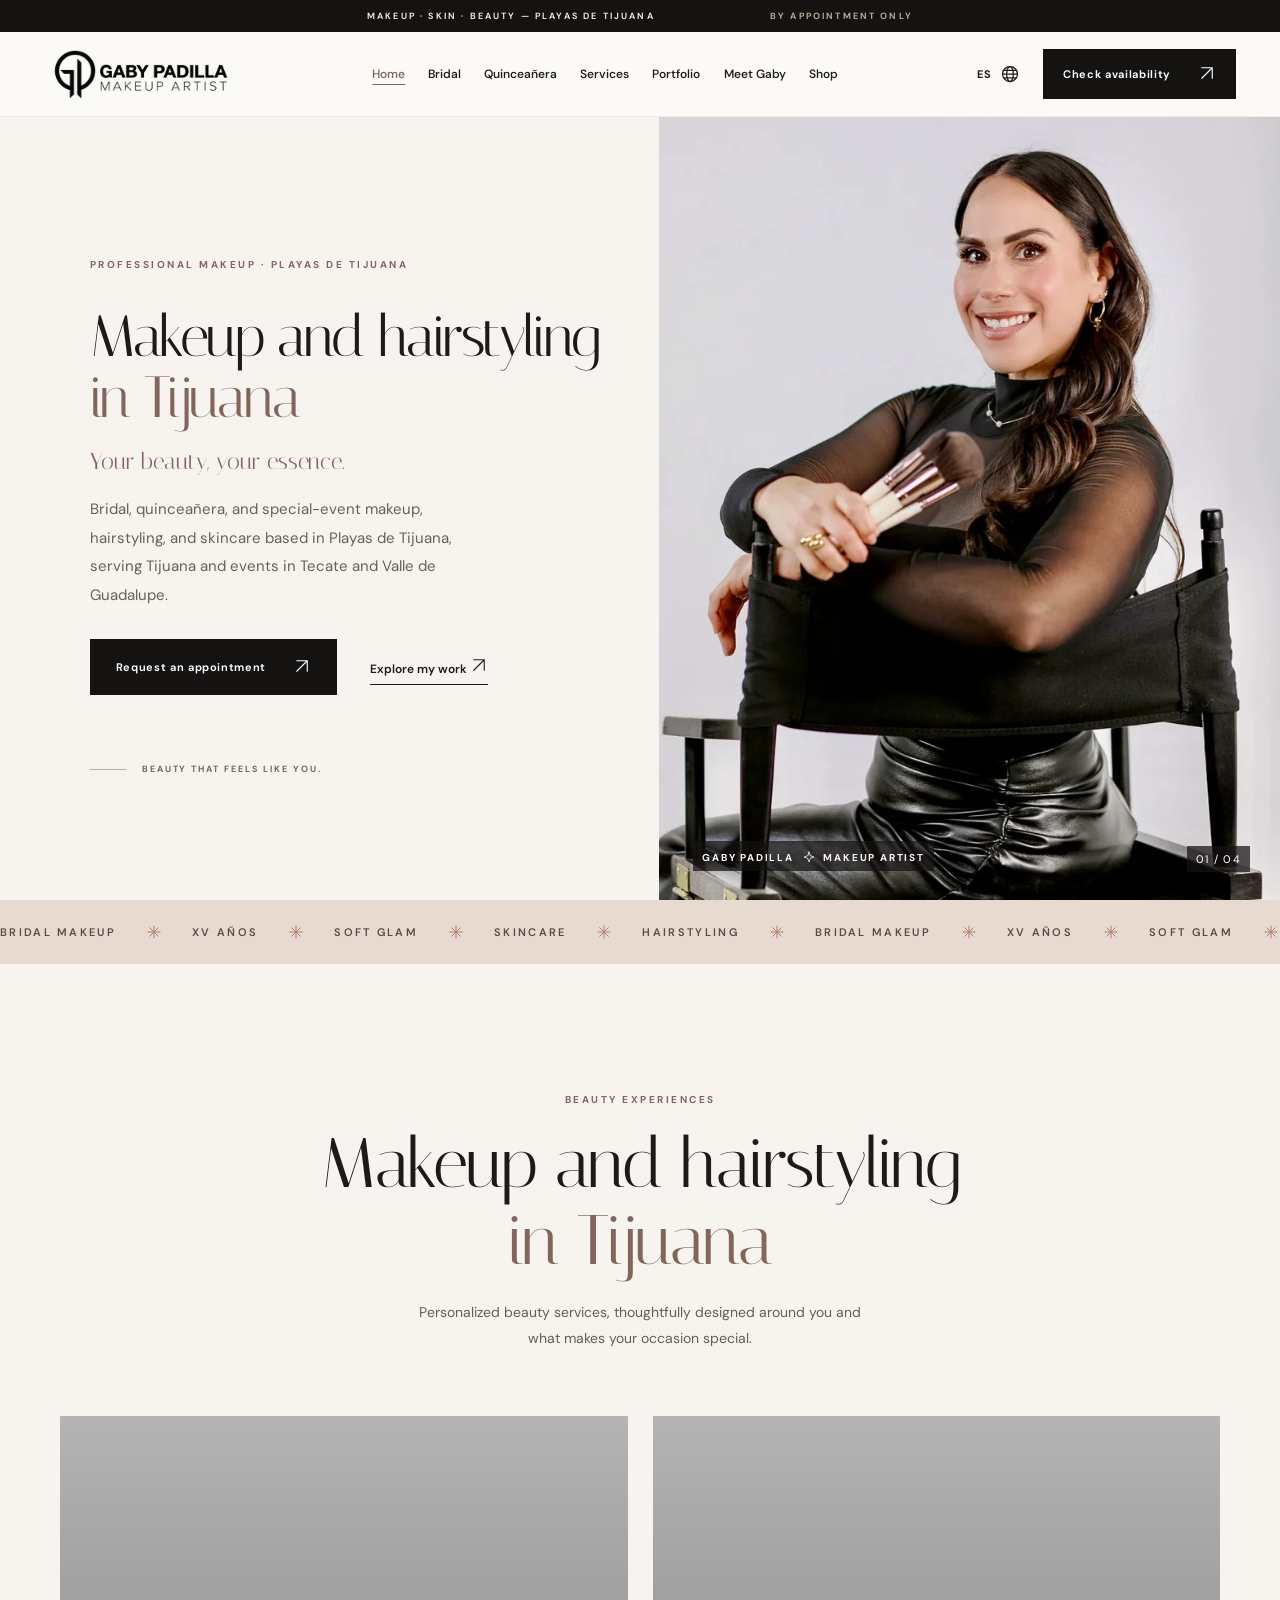
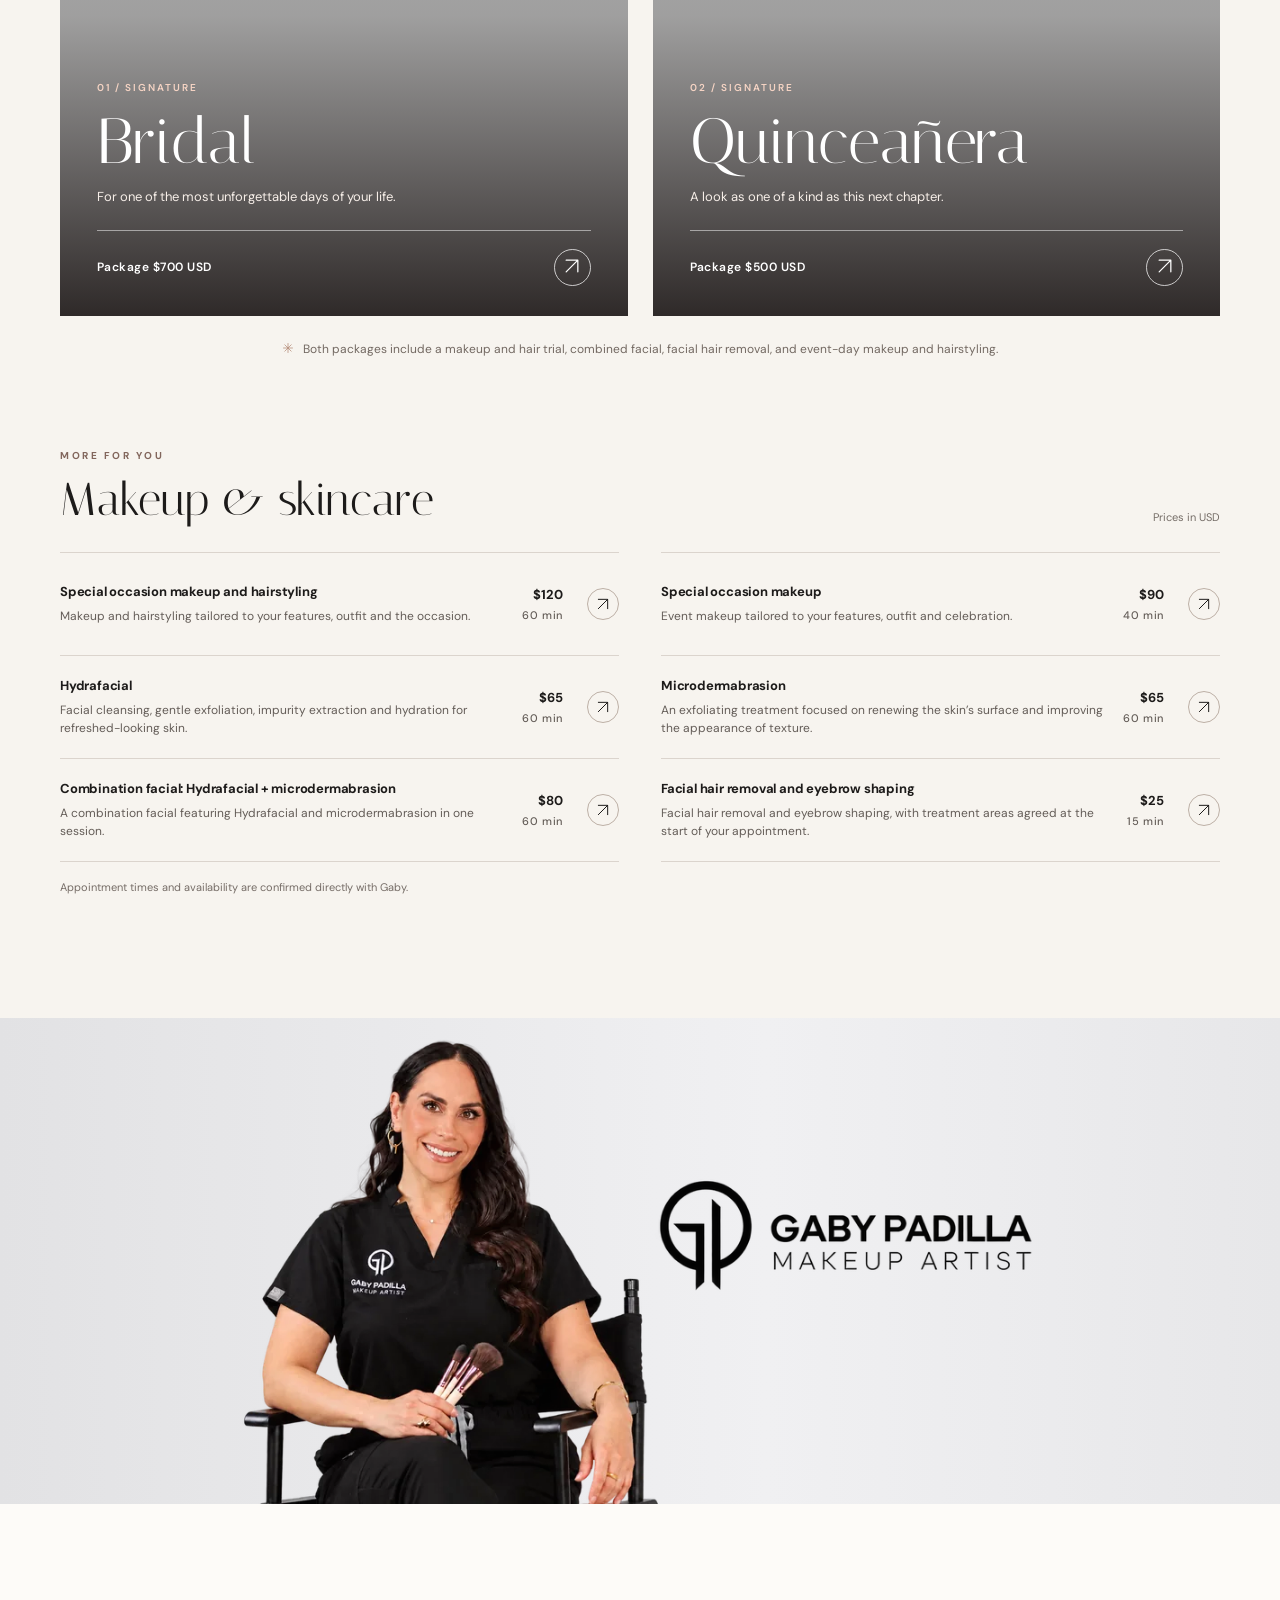
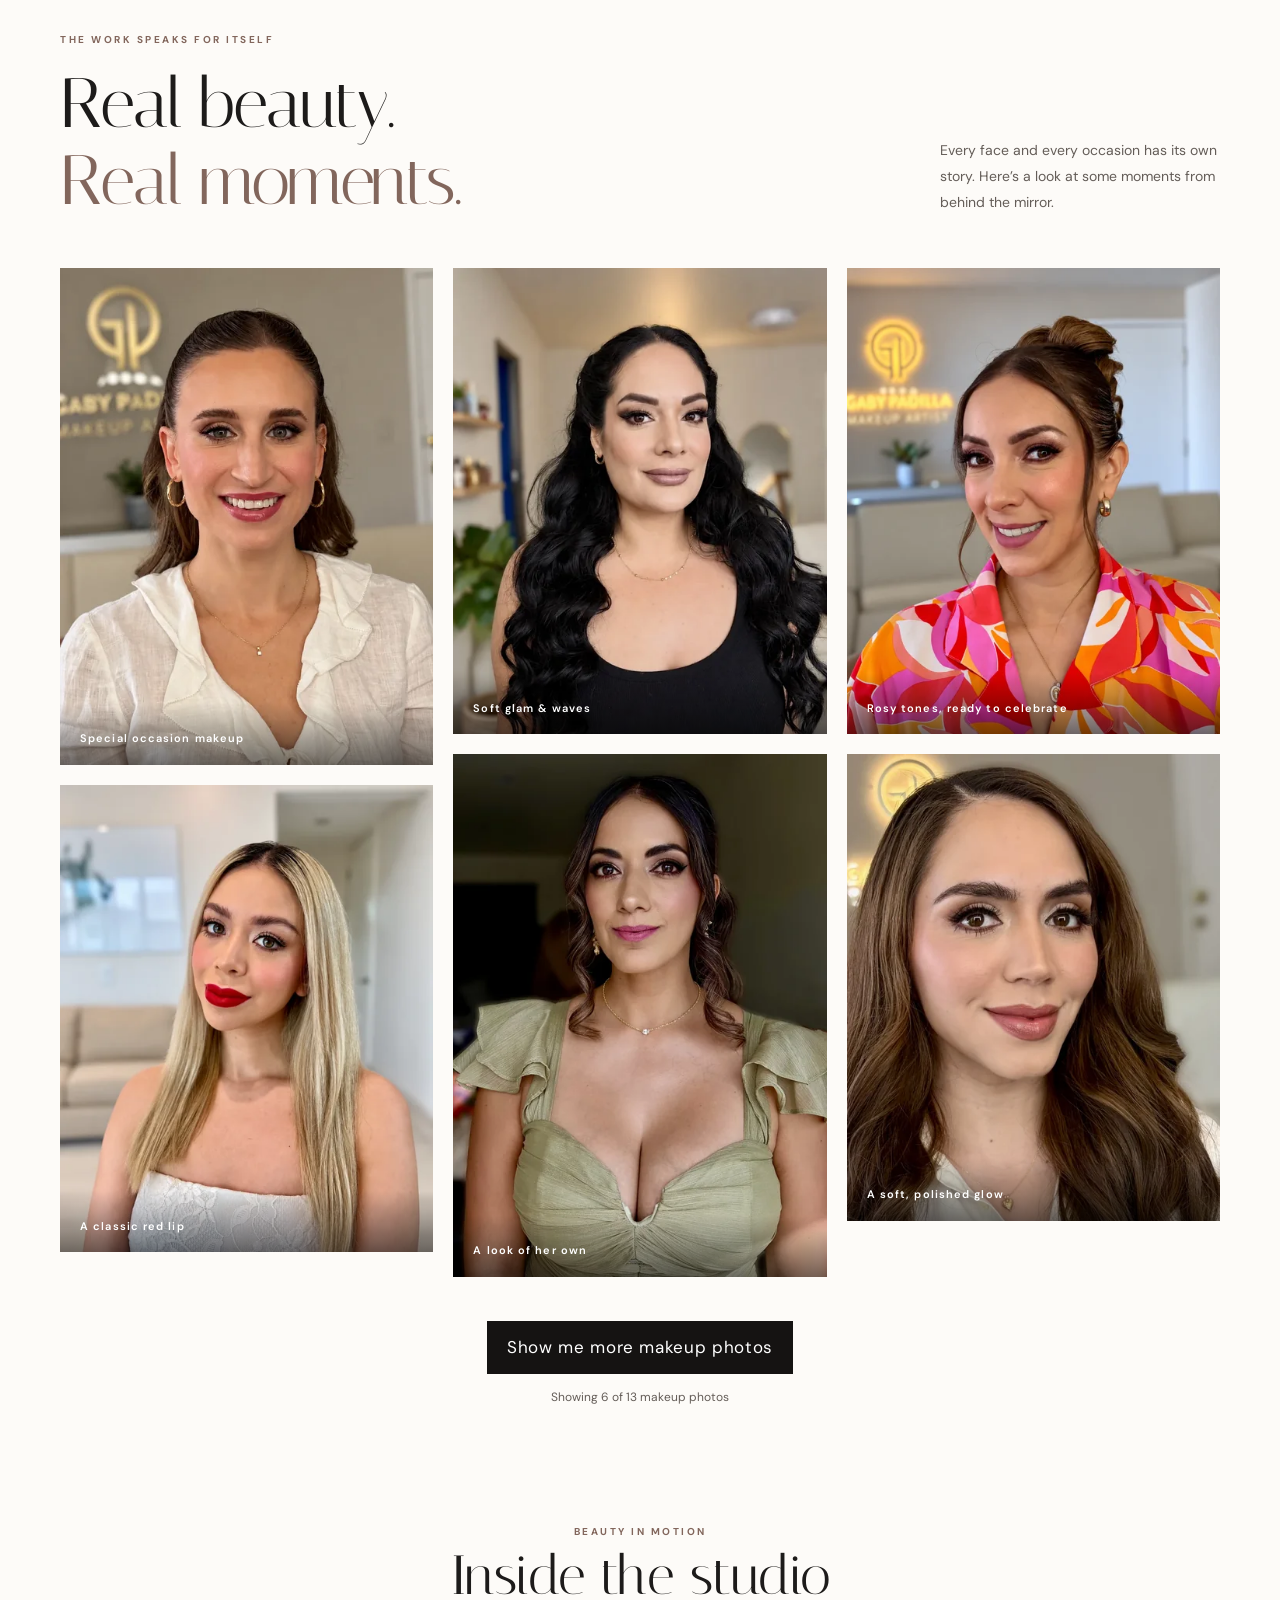
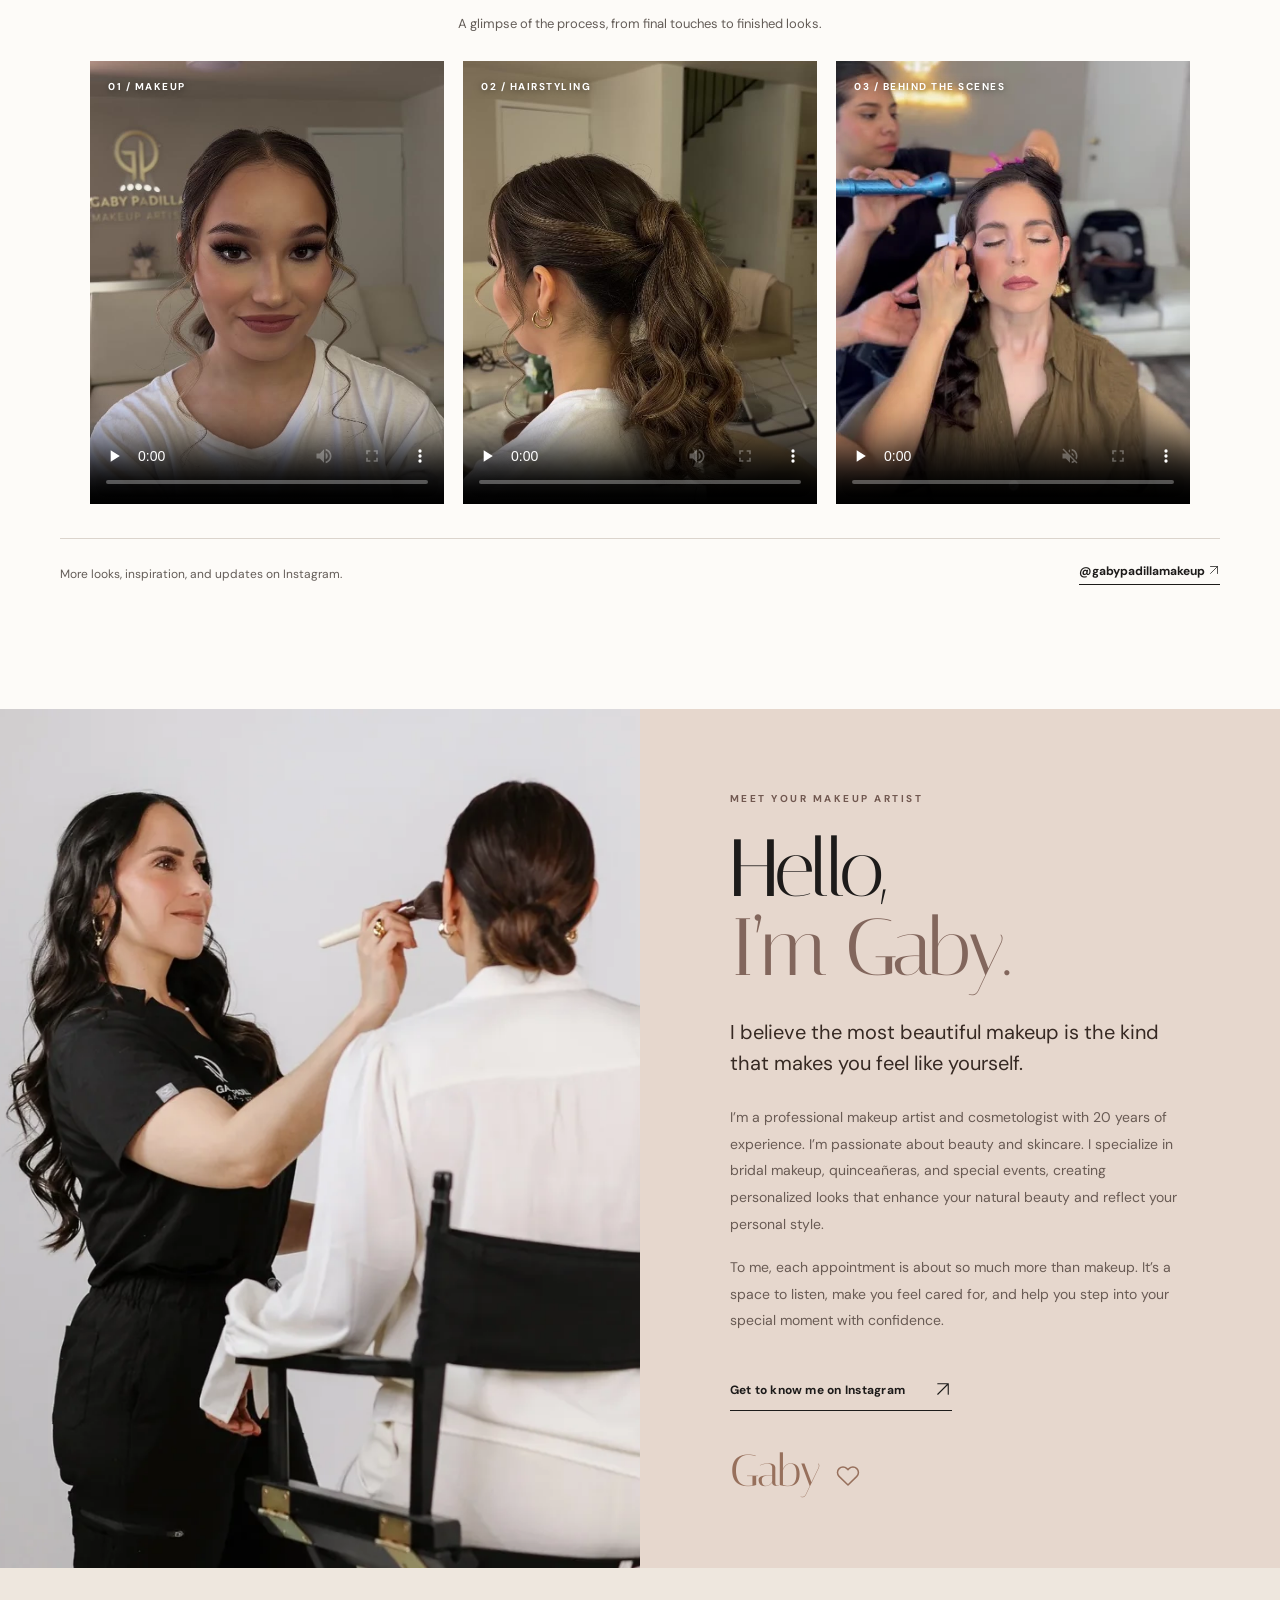
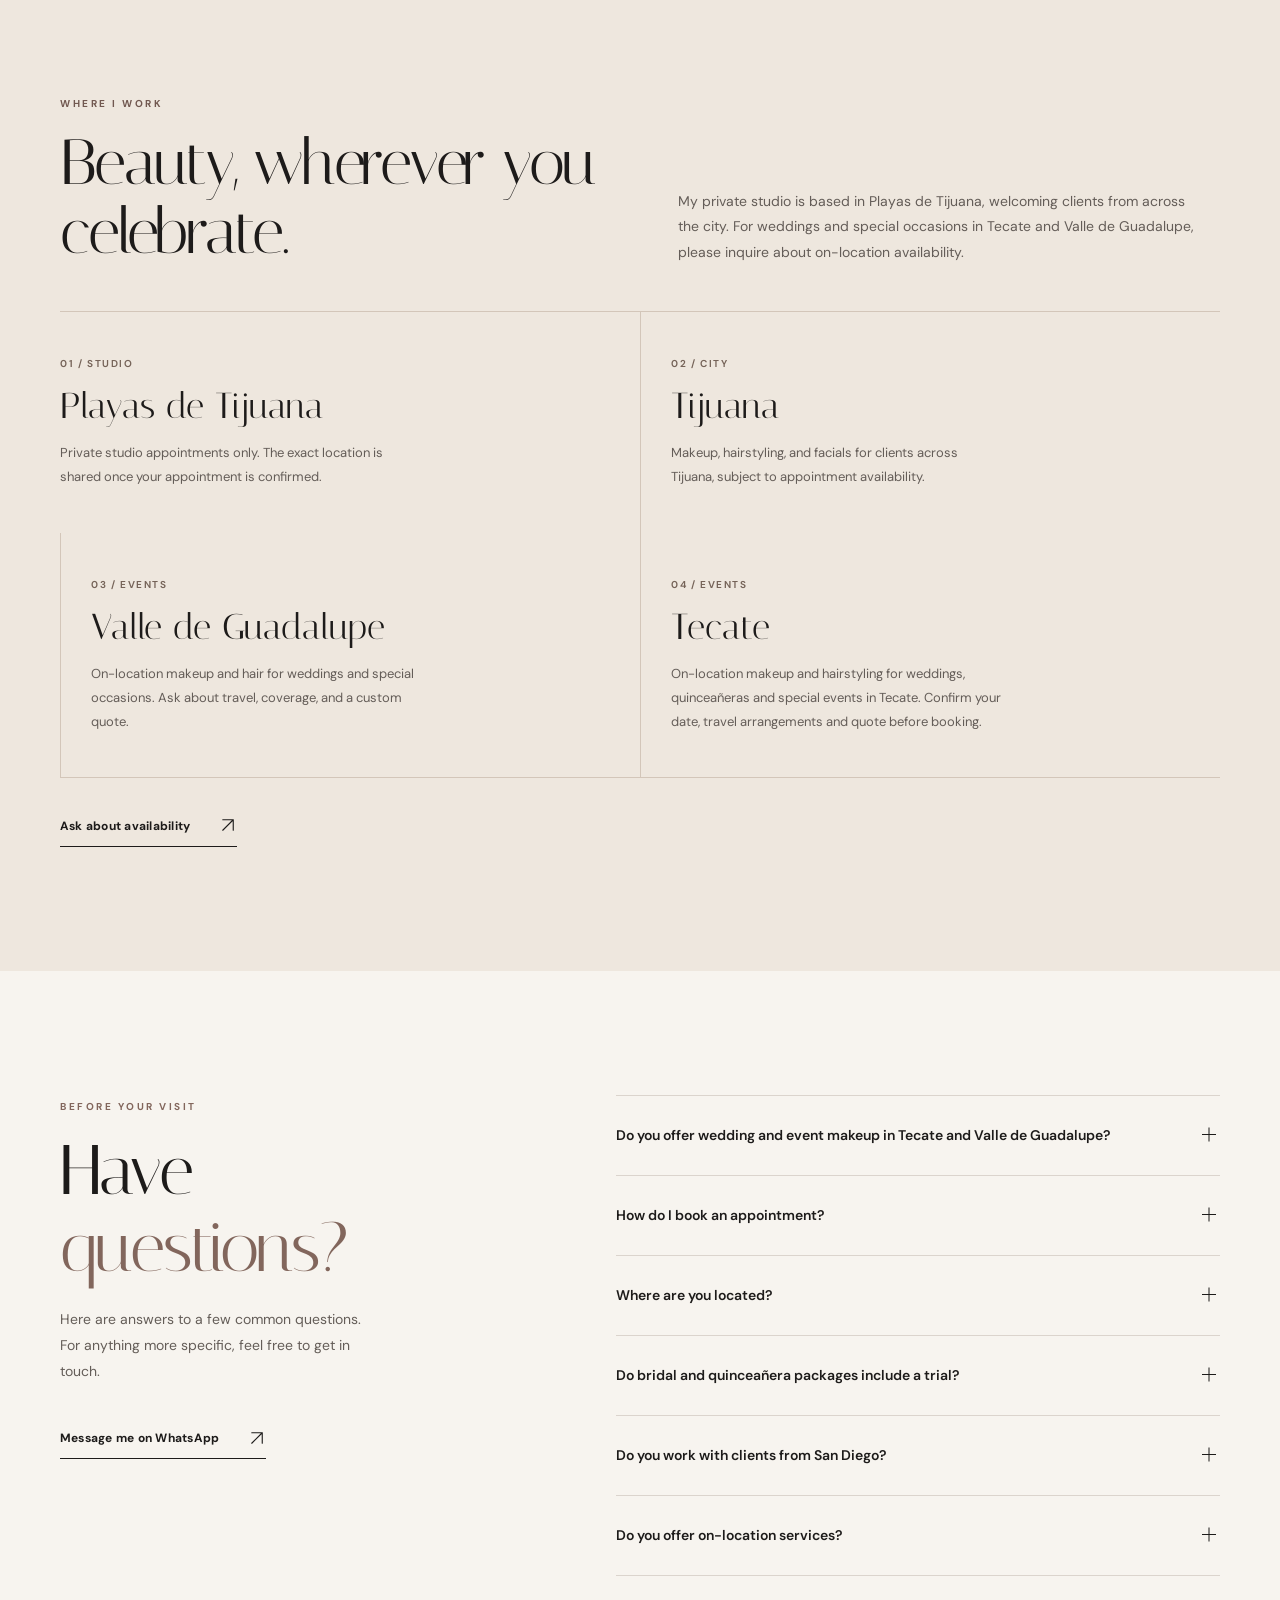
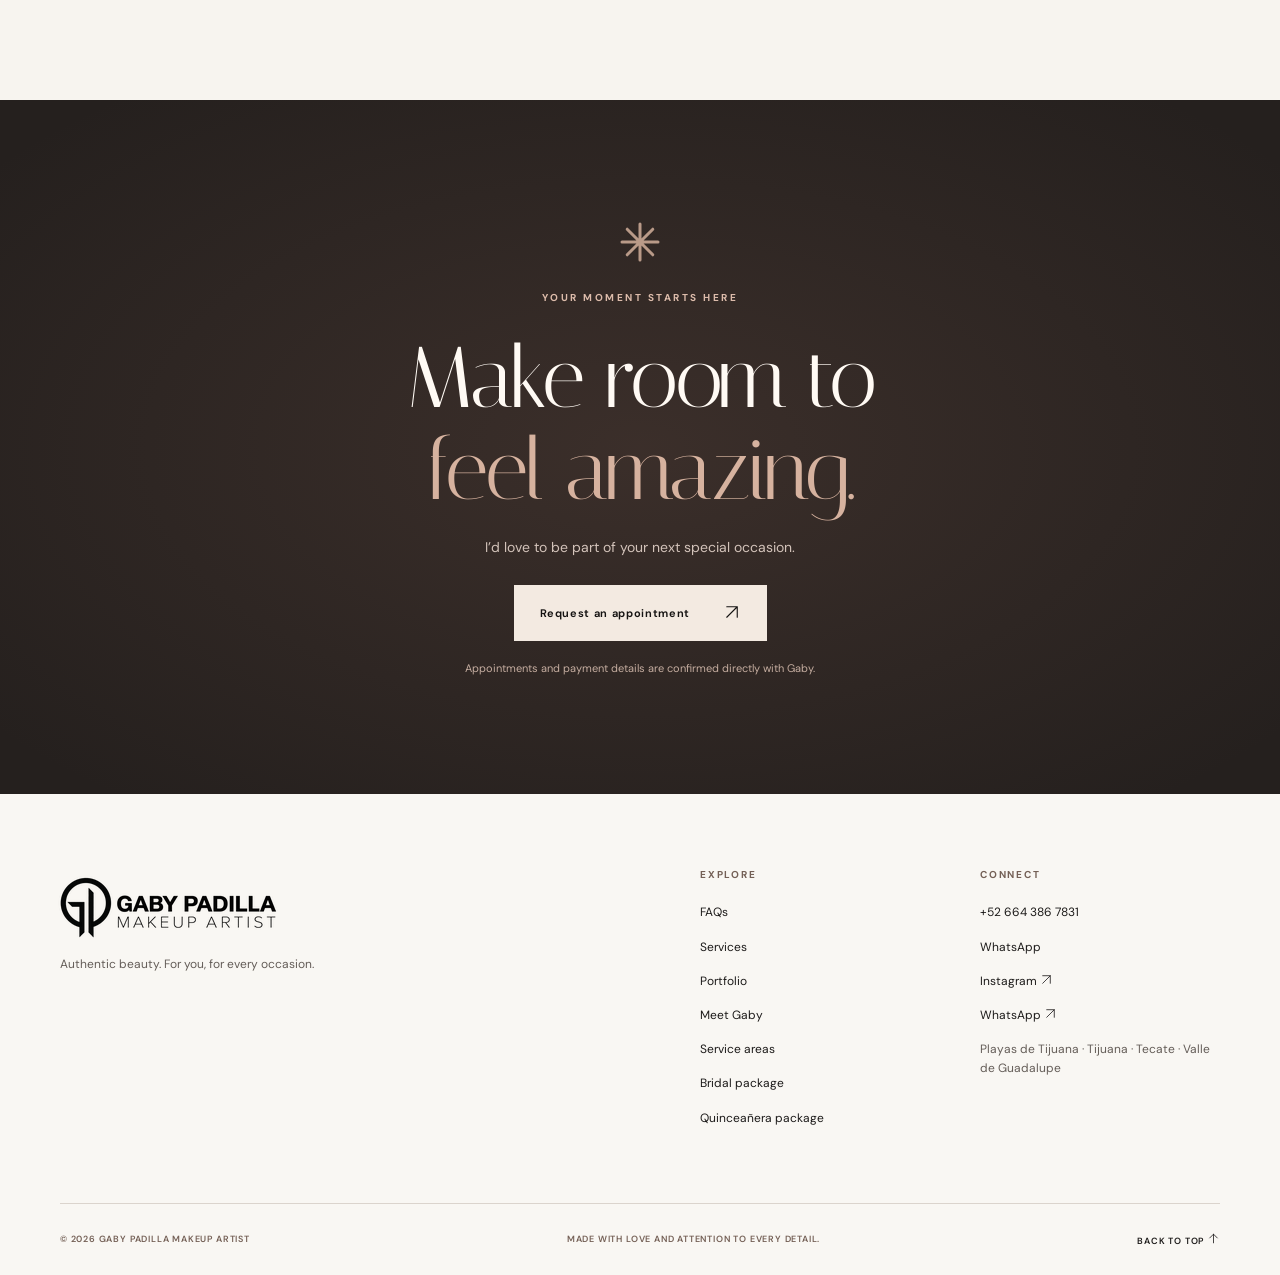
==== commit 96b58f49: "Route English booking calls to WhatsApp with service-specific USD prices" ====
--- a/en/index.html
+++ b/en/index.html
@@ -36,7 +36,7 @@
 <meta property="og:image:type" content="image/jpeg">
 <meta name="twitter:image:alt" content="Portrait of Gaby Padilla, makeup artist in Playas de Tijuana, holding makeup brushes">
 <script id="primary-image-schema" type="application/ld+json">{"@context":"https://schema.org","@type":"WebPage","@id":"https://gabypadillamakeup.com/en/#webpage","url":"https://gabypadillamakeup.com/en/","inLanguage":"en","mainEntity":{"@id":"https://gabypadillamakeup.com/#business"},"primaryImageOfPage":{"@type":"ImageObject","@id":"https://gabypadillamakeup.com/#portrait","url":"https://gabypadillamakeup.com/assets/images/gaby-padilla-portrait-maquillista-tijuana.jpg","contentUrl":"https://gabypadillamakeup.com/assets/images/gaby-padilla-portrait-maquillista-tijuana.jpg","width":975,"height":975,"caption":"Portrait of Gaby Padilla, makeup artist in Playas de Tijuana, holding makeup brushes"}}</script>
-<script id="faq-schema" type="application/ld+json">{"@context":"https://schema.org","@type":"FAQPage","inLanguage":"en","mainEntity":[{"@type":"Question","name":"Do you offer wedding and event makeup in Tecate and Valle de Guadalupe?","acceptedAnswer":{"@type":"Answer","text":"Yes. I offer on-location makeup and hairstyling for weddings, quinceañeras and special events in Tecate and Valle de Guadalupe. Contact us before booking to confirm availability, timing, travel and any additional charges."}},{"@type":"Question","name":"How do I book an appointment?","acceptedAnswer":{"@type":"Answer","text":"Browse the services, pick an available time, and book directly through AgendaPro using any “Book now” button on this page."}},{"@type":"Question","name":"Where are you located?","acceptedAnswer":{"@type":"Answer","text":"My studio is based in Playas de Tijuana, Baja California. Visits are by appointment only, and the exact location is shared after your booking is confirmed."}},{"@type":"Question","name":"Do bridal and quinceañera packages include a trial?","acceptedAnswer":{"@type":"Answer","text":"Yes. Both packages include a makeup and hair trial, combination facial, facial hair removal, and event-day makeup and hairstyling."}},{"@type":"Question","name":"Do you work with clients from San Diego?","acceptedAnswer":{"@type":"Answer","text":"Absolutely! I welcome clients visiting Tijuana from San Diego. I can also travel to San Diego for weddings and special events on request, subject to availability. Additional fees may apply. Please message me on WhatsApp before booking to confirm your location, timing and travel quote."}},{"@type":"Question","name":"Do you offer on-location services?","acceptedAnswer":{"@type":"Answer","text":"Please ask about on-location availability for special events, including celebrations in Tecate and Valle de Guadalupe. Coverage and pricing depend on the event."}}]}</script>
+<script id="faq-schema" type="application/ld+json">{"@context":"https://schema.org","@type":"FAQPage","inLanguage":"en","mainEntity":[{"@type":"Question","name":"Do you offer wedding and event makeup in Tecate and Valle de Guadalupe?","acceptedAnswer":{"@type":"Answer","text":"Yes. I offer on-location makeup and hairstyling for weddings, quinceañeras and special events in Tecate and Valle de Guadalupe. Contact us before booking to confirm availability, timing, travel and any additional charges."}},{"@type":"Question","name":"How do I book an appointment?","acceptedAnswer":{"@type":"Answer","text":"Browse the services, pick an available time, and book directly through AgendaPro using any “Check availability” button on this page."}},{"@type":"Question","name":"Where are you located?","acceptedAnswer":{"@type":"Answer","text":"My studio is based in Playas de Tijuana, Baja California. Visits are by appointment only, and the exact location is shared after your booking is confirmed."}},{"@type":"Question","name":"Do bridal and quinceañera packages include a trial?","acceptedAnswer":{"@type":"Answer","text":"Yes. Both packages include a makeup and hair trial, combination facial, facial hair removal, and event-day makeup and hairstyling."}},{"@type":"Question","name":"Do you work with clients from San Diego?","acceptedAnswer":{"@type":"Answer","text":"Absolutely! I welcome clients visiting Tijuana from San Diego. I can also travel to San Diego for weddings and special events on request, subject to availability. Additional fees may apply. Please message me on WhatsApp before booking to confirm your location, timing and travel quote."}},{"@type":"Question","name":"Do you offer on-location services?","acceptedAnswer":{"@type":"Answer","text":"Please ask about on-location availability for special events, including celebrations in Tecate and Valle de Guadalupe. Coverage and pricing depend on the event."}}]}</script>
 </head>
 <body>
 <a class="skip-link" href="#main">Skip to content</a>
@@ -52,11 +52,11 @@
 <nav aria-label="Main navigation" class="nav" id="primary-nav"><a href="#home" aria-current="page">Home</a><a href="bridal/">Bridal</a><a href="quinceanera/">Quinceañera</a><a href="#servicios">Services</a><a href="#portafolio">Portfolio</a><a href="#gaby">Meet Gaby</a><a href="../tienda/?lang=en">Shop</a></nav>
 <div class="header-actions">
 <a aria-label="ES, cambiar a español" class="lang-switch" href="../" hreflang="es-MX" id="lang-switch" lang="es-MX">ES <img class="language-globe" src="../assets/icons/globe.svg" alt="" aria-hidden="true" width="20" height="20"/></a>
-<a class="btn btn-dark header-book" data-booking="" href="https://gabypadillamakeupartist.site.agendapro.com/mx/sucursal/578261" rel="noopener noreferrer" target="_blank"><span>Book now</span><span aria-hidden="true"><svg class="icon icon-arrow-up-right" viewBox="0 0 24 24" width="24" height="24" fill="none" stroke="currentColor" stroke-width="1.5" stroke-linecap="round" stroke-linejoin="round" aria-hidden="true" focusable="false"><path d="M5 19 19 5M5 5h14v14"/></svg></span></a>
+<a class="btn btn-dark header-book" data-booking="general" href="https://wa.me/526643867831?text=Hi%20Gaby!%20I'd%20like%20to%20request%20an%20appointment.%20Could%20you%20please%20help%20me%20check%20availability%3F%20Thank%20you!" rel="noopener noreferrer" target="_blank"><span>Check availability</span><span aria-hidden="true"><svg class="icon icon-arrow-up-right" viewBox="0 0 24 24" width="24" height="24" fill="none" stroke="currentColor" stroke-width="1.5" stroke-linecap="round" stroke-linejoin="round" aria-hidden="true" focusable="false"><path d="M5 19 19 5M5 5h14v14"/></svg></span></a>
 </div>
 <button aria-controls="mobile-menu" aria-expanded="false" aria-label="Open menu" class="menu-toggle" id="menu-toggle" type="button"><span></span><span></span></button>
 </div>
-<nav aria-label="Mobile navigation" class="mobile-menu" hidden="" id="mobile-menu"><div class="mobile-menu-top"><div class="mobile-menu-brand"><img alt="Gaby Padilla Makeup Artist" decoding="async" height="240" sizes="240px" src="../assets/images/gaby-padilla-logo-responsive-480.webp" srcset="../assets/images/gaby-padilla-logo-responsive-240.webp 240w, ../assets/images/gaby-padilla-logo-responsive-480.webp 480w, ../assets/images/gaby-padilla-logo-responsive-720.webp 720w, ../assets/images/gaby-padilla-logo.png 2172w" width="720"/></div><button class="mobile-menu-close" id="menu-close" type="button" aria-label="Close menu"><span>Close</span><svg class="icon" viewBox="0 0 24 24" width="24" height="24" fill="none" stroke="currentColor" stroke-width="1.5" stroke-linecap="round" aria-hidden="true" focusable="false"><path d="m6 6 12 12M6 18 18 6"/></svg></button></div><a href="#home" aria-current="page">Home</a><a href="bridal/">Bridal</a><a href="quinceanera/">Quinceañera</a><a href="#servicios">Services</a><a href="#portafolio">Portfolio</a><a href="#gaby">Meet Gaby</a><a href="#preguntas">FAQs</a><a data-booking="" href="https://gabypadillamakeupartist.site.agendapro.com/mx/sucursal/578261" target="_blank" rel="noopener noreferrer">Book now</a><a href="../tienda/?lang=en">Shop</a></nav>
+<nav aria-label="Mobile navigation" class="mobile-menu" hidden="" id="mobile-menu"><div class="mobile-menu-top"><div class="mobile-menu-brand"><img alt="Gaby Padilla Makeup Artist" decoding="async" height="240" sizes="240px" src="../assets/images/gaby-padilla-logo-responsive-480.webp" srcset="../assets/images/gaby-padilla-logo-responsive-240.webp 240w, ../assets/images/gaby-padilla-logo-responsive-480.webp 480w, ../assets/images/gaby-padilla-logo-responsive-720.webp 720w, ../assets/images/gaby-padilla-logo.png 2172w" width="720"/></div><button class="mobile-menu-close" id="menu-close" type="button" aria-label="Close menu"><span>Close</span><svg class="icon" viewBox="0 0 24 24" width="24" height="24" fill="none" stroke="currentColor" stroke-width="1.5" stroke-linecap="round" aria-hidden="true" focusable="false"><path d="m6 6 12 12M6 18 18 6"/></svg></button></div><a href="#home" aria-current="page">Home</a><a href="bridal/">Bridal</a><a href="quinceanera/">Quinceañera</a><a href="#servicios">Services</a><a href="#portafolio">Portfolio</a><a href="#gaby">Meet Gaby</a><a href="#preguntas">FAQs</a><a data-booking="general" href="https://wa.me/526643867831?text=Hi%20Gaby!%20I'd%20like%20to%20request%20an%20appointment.%20Could%20you%20please%20help%20me%20check%20availability%3F%20Thank%20you!" target="_blank" rel="noopener noreferrer">Check availability</a><a href="../tienda/?lang=en">Shop</a></nav>
 </header>
 <main id="main">
 <section aria-labelledby="hero-heading" class="hero">
@@ -67,7 +67,7 @@
 <p class="hero-tagline">Your beauty, your essence.</p>
 <p class="hero-description">Bridal, quinceañera, and special-event makeup, hairstyling, and skincare based in Playas de Tijuana, serving Tijuana and events in Tecate and Valle de Guadalupe.</p>
 <div class="hero-buttons">
-<a class="btn btn-dark btn-large" data-booking="" href="https://gabypadillamakeupartist.site.agendapro.com/mx/sucursal/578261" rel="noopener noreferrer" target="_blank"><span>Book your appointment</span><span aria-hidden="true"><svg class="icon icon-arrow-up-right" viewBox="0 0 24 24" width="24" height="24" fill="none" stroke="currentColor" stroke-width="1.5" stroke-linecap="round" stroke-linejoin="round" aria-hidden="true" focusable="false"><path d="M5 19 19 5M5 5h14v14"/></svg></span></a>
+<a class="btn btn-dark btn-large" data-booking="general" href="https://wa.me/526643867831?text=Hi%20Gaby!%20I'd%20like%20to%20request%20an%20appointment.%20Could%20you%20please%20help%20me%20check%20availability%3F%20Thank%20you!" rel="noopener noreferrer" target="_blank"><span>Request an appointment</span><span aria-hidden="true"><svg class="icon icon-arrow-up-right" viewBox="0 0 24 24" width="24" height="24" fill="none" stroke="currentColor" stroke-width="1.5" stroke-linecap="round" stroke-linejoin="round" aria-hidden="true" focusable="false"><path d="M5 19 19 5M5 5h14v14"/></svg></span></a>
 <a class="subtle-link" href="#portafolio">Explore my work <span aria-hidden="true"><svg class="icon icon-arrow-up-right" viewBox="0 0 24 24" width="24" height="24" fill="none" stroke="currentColor" stroke-width="1.5" stroke-linecap="round" stroke-linejoin="round" aria-hidden="true" focusable="false"><path d="M5 19 19 5M5 5h14v14"/></svg></span></a>
 </div>
 <div class="hero-bottom"><div class="tiny-rule"></div><span>BEAUTY THAT FEELS LIKE YOU.</span></div>
@@ -117,8 +117,8 @@
 <div><span class="eyebrow">MORE FOR YOU</span><h3>Makeup &amp; skincare</h3></div>
 <span class="service-currency">Prices in USD</span>
 </div>
-<div class="service-list"><div class="service-item" data-service="makeup_hair"><div><h4>Special occasion makeup and hairstyling</h4><p>Makeup and hairstyling tailored to your features, outfit and the occasion.</p></div><div class="service-item-side"><div class="service-price-meta"><span>$120</span><small class="service-duration">60 min</small></div><a aria-label="Book Special occasion makeup and hairstyling" data-booking="" href="https://gabypadillamakeupartist.site.agendapro.com/mx/sucursal/578261" rel="noopener noreferrer" target="_blank"><svg class="icon icon-arrow-up-right" viewBox="0 0 24 24" width="24" height="24" fill="none" stroke="currentColor" stroke-width="1.5" stroke-linecap="round" stroke-linejoin="round" aria-hidden="true" focusable="false"><path d="M5 19 19 5M5 5h14v14"/></svg></a></div></div><div class="service-item" data-service="makeup"><div><h4>Special occasion makeup</h4><p>Event makeup tailored to your features, outfit and celebration.</p></div><div class="service-item-side"><div class="service-price-meta"><span>$90</span><small class="service-duration">40 min</small></div><a aria-label="Book Special occasion makeup" data-booking="" href="https://gabypadillamakeupartist.site.agendapro.com/mx/sucursal/578261" rel="noopener noreferrer" target="_blank"><svg class="icon icon-arrow-up-right" viewBox="0 0 24 24" width="24" height="24" fill="none" stroke="currentColor" stroke-width="1.5" stroke-linecap="round" stroke-linejoin="round" aria-hidden="true" focusable="false"><path d="M5 19 19 5M5 5h14v14"/></svg></a></div></div><div class="service-item" data-service="hydrafacial"><div><h4>Hydrafacial</h4><p>Facial cleansing, gentle exfoliation, impurity extraction and hydration for refreshed-looking skin.</p></div><div class="service-item-side"><div class="service-price-meta"><span>$65</span><small class="service-duration">60 min</small></div><a aria-label="Book Hydrafacial" data-booking="" href="https://gabypadillamakeupartist.site.agendapro.com/mx/sucursal/578261" rel="noopener noreferrer" target="_blank"><svg class="icon icon-arrow-up-right" viewBox="0 0 24 24" width="24" height="24" fill="none" stroke="currentColor" stroke-width="1.5" stroke-linecap="round" stroke-linejoin="round" aria-hidden="true" focusable="false"><path d="M5 19 19 5M5 5h14v14"/></svg></a></div></div><div class="service-item" data-service="micro"><div><h4>Microdermabrasion</h4><p>An exfoliating treatment focused on renewing the skin’s surface and improving the appearance of texture.</p></div><div class="service-item-side"><div class="service-price-meta"><span>$65</span><small class="service-duration">60 min</small></div><a aria-label="Book Microdermabrasion" data-booking="" href="https://gabypadillamakeupartist.site.agendapro.com/mx/sucursal/578261" rel="noopener noreferrer" target="_blank"><svg class="icon icon-arrow-up-right" viewBox="0 0 24 24" width="24" height="24" fill="none" stroke="currentColor" stroke-width="1.5" stroke-linecap="round" stroke-linejoin="round" aria-hidden="true" focusable="false"><path d="M5 19 19 5M5 5h14v14"/></svg></a></div></div><div class="service-item" data-service="combo"><div><h4>Combination facial: Hydrafacial + microdermabrasion</h4><p>A combination facial featuring Hydrafacial and microdermabrasion in one session.</p></div><div class="service-item-side"><div class="service-price-meta"><span>$80</span><small class="service-duration">60 min</small></div><a aria-label="Book Combination facial: Hydrafacial + microdermabrasion" data-booking="" href="https://gabypadillamakeupartist.site.agendapro.com/mx/sucursal/578261" rel="noopener noreferrer" target="_blank"><svg class="icon icon-arrow-up-right" viewBox="0 0 24 24" width="24" height="24" fill="none" stroke="currentColor" stroke-width="1.5" stroke-linecap="round" stroke-linejoin="round" aria-hidden="true" focusable="false"><path d="M5 19 19 5M5 5h14v14"/></svg></a></div></div><div class="service-item" data-service="hair_remove"><div><h4>Facial hair removal and eyebrow shaping</h4><p>Facial hair removal and eyebrow shaping, with treatment areas agreed at the start of your appointment.</p></div><div class="service-item-side"><div class="service-price-meta"><span>$25</span><small class="service-duration">15 min</small></div><a aria-label="Book Facial hair removal and eyebrow shaping" data-booking="" href="https://gabypadillamakeupartist.site.agendapro.com/mx/sucursal/578261" rel="noopener noreferrer" target="_blank"><svg class="icon icon-arrow-up-right" viewBox="0 0 24 24" width="24" height="24" fill="none" stroke="currentColor" stroke-width="1.5" stroke-linecap="round" stroke-linejoin="round" aria-hidden="true" focusable="false"><path d="M5 19 19 5M5 5h14v14"/></svg></a></div></div></div>
-<p class="small-disclaimer">Appointment durations match AgendaPro. Confirm availability and booking conditions when reserving.</p>
+<div class="service-list"><div class="service-item" data-service="makeup_hair"><div><h4>Special occasion makeup and hairstyling</h4><p>Makeup and hairstyling tailored to your features, outfit and the occasion.</p></div><div class="service-item-side"><div class="service-price-meta"><span>$120</span><small class="service-duration">60 min</small></div><a aria-label="Check availability for Special occasion makeup and hairstyling" data-booking="makeup_hair" href="https://wa.me/526643867831?text=Hi%20Gaby!%20I'm%20interested%20in%20Special%20occasion%20makeup%20and%20hairstyling%20(%24120%20USD).%20Could%20you%20please%20help%20me%20check%20availability%3F%20Thank%20you!" rel="noopener noreferrer" target="_blank"><svg class="icon icon-arrow-up-right" viewBox="0 0 24 24" width="24" height="24" fill="none" stroke="currentColor" stroke-width="1.5" stroke-linecap="round" stroke-linejoin="round" aria-hidden="true" focusable="false"><path d="M5 19 19 5M5 5h14v14"/></svg></a></div></div><div class="service-item" data-service="makeup"><div><h4>Special occasion makeup</h4><p>Event makeup tailored to your features, outfit and celebration.</p></div><div class="service-item-side"><div class="service-price-meta"><span>$90</span><small class="service-duration">40 min</small></div><a aria-label="Check availability for Special occasion makeup" data-booking="makeup" href="https://wa.me/526643867831?text=Hi%20Gaby!%20I'm%20interested%20in%20Special%20occasion%20makeup%20(%2490%20USD).%20Could%20you%20please%20help%20me%20check%20availability%3F%20Thank%20you!" rel="noopener noreferrer" target="_blank"><svg class="icon icon-arrow-up-right" viewBox="0 0 24 24" width="24" height="24" fill="none" stroke="currentColor" stroke-width="1.5" stroke-linecap="round" stroke-linejoin="round" aria-hidden="true" focusable="false"><path d="M5 19 19 5M5 5h14v14"/></svg></a></div></div><div class="service-item" data-service="hydrafacial"><div><h4>Hydrafacial</h4><p>Facial cleansing, gentle exfoliation, impurity extraction and hydration for refreshed-looking skin.</p></div><div class="service-item-side"><div class="service-price-meta"><span>$65</span><small class="service-duration">60 min</small></div><a aria-label="Check availability for Hydrafacial" data-booking="hydrafacial" href="https://wa.me/526643867831?text=Hi%20Gaby!%20I'm%20interested%20in%20Hydrafacial%20(%2465%20USD).%20Could%20you%20please%20help%20me%20check%20availability%3F%20Thank%20you!" rel="noopener noreferrer" target="_blank"><svg class="icon icon-arrow-up-right" viewBox="0 0 24 24" width="24" height="24" fill="none" stroke="currentColor" stroke-width="1.5" stroke-linecap="round" stroke-linejoin="round" aria-hidden="true" focusable="false"><path d="M5 19 19 5M5 5h14v14"/></svg></a></div></div><div class="service-item" data-service="micro"><div><h4>Microdermabrasion</h4><p>An exfoliating treatment focused on renewing the skin’s surface and improving the appearance of texture.</p></div><div class="service-item-side"><div class="service-price-meta"><span>$65</span><small class="service-duration">60 min</small></div><a aria-label="Check availability for Microdermabrasion" data-booking="microdermabrasion" href="https://wa.me/526643867831?text=Hi%20Gaby!%20I'm%20interested%20in%20Microdermabrasion%20(%2465%20USD).%20Could%20you%20please%20help%20me%20check%20availability%3F%20Thank%20you!" rel="noopener noreferrer" target="_blank"><svg class="icon icon-arrow-up-right" viewBox="0 0 24 24" width="24" height="24" fill="none" stroke="currentColor" stroke-width="1.5" stroke-linecap="round" stroke-linejoin="round" aria-hidden="true" focusable="false"><path d="M5 19 19 5M5 5h14v14"/></svg></a></div></div><div class="service-item" data-service="combo"><div><h4>Combination facial: Hydrafacial + microdermabrasion</h4><p>A combination facial featuring Hydrafacial and microdermabrasion in one session.</p></div><div class="service-item-side"><div class="service-price-meta"><span>$80</span><small class="service-duration">60 min</small></div><a aria-label="Check availability for Combination facial: Hydrafacial + microdermabrasion" data-booking="combo" href="https://wa.me/526643867831?text=Hi%20Gaby!%20I'm%20interested%20in%20Combination%20facial%3A%20Hydrafacial%20%2B%20microdermabrasion%20(%2480%20USD).%20Could%20you%20please%20help%20me%20check%20availability%3F%20Thank%20you!" rel="noopener noreferrer" target="_blank"><svg class="icon icon-arrow-up-right" viewBox="0 0 24 24" width="24" height="24" fill="none" stroke="currentColor" stroke-width="1.5" stroke-linecap="round" stroke-linejoin="round" aria-hidden="true" focusable="false"><path d="M5 19 19 5M5 5h14v14"/></svg></a></div></div><div class="service-item" data-service="hair_remove"><div><h4>Facial hair removal and eyebrow shaping</h4><p>Facial hair removal and eyebrow shaping, with treatment areas agreed at the start of your appointment.</p></div><div class="service-item-side"><div class="service-price-meta"><span>$25</span><small class="service-duration">15 min</small></div><a aria-label="Check availability for Facial hair removal and eyebrow shaping" data-booking="hair_removal" href="https://wa.me/526643867831?text=Hi%20Gaby!%20I'm%20interested%20in%20Facial%20hair%20removal%20and%20eyebrow%20shaping%20(%2425%20USD).%20Could%20you%20please%20help%20me%20check%20availability%3F%20Thank%20you!" rel="noopener noreferrer" target="_blank"><svg class="icon icon-arrow-up-right" viewBox="0 0 24 24" width="24" height="24" fill="none" stroke="currentColor" stroke-width="1.5" stroke-linecap="round" stroke-linejoin="round" aria-hidden="true" focusable="false"><path d="M5 19 19 5M5 5h14v14"/></svg></a></div></div></div>
+<p class="small-disclaimer">Appointment times and availability are confirmed directly with Gaby.</p>
 </div>
 </section>
 <section aria-label="Gaby Padilla Makeup Artist" class="portrait-break">
@@ -145,18 +145,18 @@
 <div class="about-content"><span class="eyebrow">MEET YOUR MAKEUP ARTIST</span><h2 id="about-heading"><span>Hello,</span><br/><em>I’m Gaby.</em></h2><p class="about-lead">I believe the most beautiful makeup is the kind that makes you feel like yourself.</p><p>I’m a professional makeup artist and cosmetologist with 20 years of experience. I’m passionate about beauty and skincare. I specialize in bridal makeup, quinceañeras, and special events, creating personalized looks that enhance your natural beauty and reflect your personal style.</p><p>To me, each appointment is about so much more than makeup. It’s a space to listen, make you feel cared for, and help you step into your special moment with confidence.</p><a class="text-arrow" href="https://www.instagram.com/gabypadillamakeup/" rel="noopener noreferrer" target="_blank"><span>Get to know me on Instagram</span><span aria-hidden="true"><svg class="icon icon-arrow-up-right" viewBox="0 0 24 24" width="24" height="24" fill="none" stroke="currentColor" stroke-width="1.5" stroke-linecap="round" stroke-linejoin="round" aria-hidden="true" focusable="false"><path d="M5 19 19 5M5 5h14v14"/></svg></span></a><div class="about-signature">Gaby <span><svg class="icon icon-heart" viewBox="0 0 24 24" width="24" height="24" fill="none" stroke="currentColor" stroke-width="1.5" stroke-linecap="round" stroke-linejoin="round" aria-hidden="true" focusable="false"><path d="M20.8 4.6a5.5 5.5 0 0 0-7.8 0L12 5.7l-1.1-1.1a5.5 5.5 0 0 0-7.8 7.8L12 21l8.8-8.6a5.5 5.5 0 0 0 0-7.8Z"/></svg></span></div></div>
 </section>
 <section aria-labelledby="locations-heading" class="section local-area-section" id="ubicaciones"><div class="container"><div class="local-area-top"><div><span class="eyebrow">WHERE I WORK</span><h2 id="locations-heading">Beauty, wherever you celebrate.</h2></div><p>My private studio is based in Playas de Tijuana, welcoming clients from across the city. For weddings and special occasions in Tecate and Valle de Guadalupe, please inquire about on-location availability.</p></div><div class="local-area-grid"><article><span class="area-number">01 / STUDIO</span><h3>Playas de Tijuana</h3><p>Private studio appointments only. The exact location is shared once your appointment is confirmed.</p></article><article><span class="area-number">02 / CITY</span><h3>Tijuana</h3><p>Makeup, hairstyling, and facials for clients across Tijuana, subject to appointment availability.</p></article><article><span class="area-number">03 / EVENTS</span><h3>Valle de Guadalupe</h3><p>On-location makeup and hair for weddings and special occasions. Ask about travel, coverage, and a custom quote.</p></article><article><span class="area-number">04 / EVENTS</span><h3>Tecate</h3><p>On-location makeup and hairstyling for weddings, quinceañeras and special events in Tecate. Confirm your date, travel arrangements and quote before booking.</p></article></div><a class="text-arrow" href="https://wa.me/526643867831" rel="noopener noreferrer" target="_blank">Ask about availability<span aria-hidden="true"><svg class="icon icon-arrow-up-right" viewBox="0 0 24 24" width="24" height="24" fill="none" stroke="currentColor" stroke-width="1.5" stroke-linecap="round" stroke-linejoin="round" aria-hidden="true" focusable="false"><path d="M5 19 19 5M5 5h14v14"/></svg></span></a></div></section><section aria-labelledby="faq-heading" class="section faq-section" id="preguntas"><div class="container faq-layout"><div class="faq-intro"><span class="eyebrow">BEFORE YOUR VISIT</span><h2 id="faq-heading"><span>Have</span><br/><em>questions?</em></h2><p>Here are answers to a few common questions. For anything more specific, feel free to get in touch.</p><a class="text-arrow" href="https://wa.me/526643867831" rel="noopener noreferrer" target="_blank"><span>Message me on WhatsApp</span><span aria-hidden="true"><svg class="icon icon-arrow-up-right" viewBox="0 0 24 24" width="24" height="24" fill="none" stroke="currentColor" stroke-width="1.5" stroke-linecap="round" stroke-linejoin="round" aria-hidden="true" focusable="false"><path d="M5 19 19 5M5 5h14v14"/></svg></span></a></div><div class="faq-items"><details><summary><span>Do you offer wedding and event makeup in Tecate and Valle de Guadalupe?</span><span aria-hidden="true" class="plus-icon"></span></summary><p>Yes. I offer on-location makeup and hairstyling for weddings, quinceañeras and special events in Tecate and Valle de Guadalupe. Contact us before booking to confirm availability, timing, travel and any additional charges.</p></details>
-<details><summary><span>How do I book an appointment?</span><span aria-hidden="true" class="plus-icon"></span></summary><p>Browse the services, pick an available time, and book directly through AgendaPro using any “Book now” button on this page.</p></details>
+<details><summary><span>How do I book an appointment?</span><span aria-hidden="true" class="plus-icon"></span></summary><p>Browse the services, pick an available time, and book directly through AgendaPro using any “Check availability” button on this page.</p></details>
 <details><summary><span>Where are you located?</span><span aria-hidden="true" class="plus-icon"></span></summary><p>My studio is based in Playas de Tijuana, Baja California. Visits are by appointment only, and the exact location is shared after your booking is confirmed.</p></details>
 <details><summary><span>Do bridal and quinceañera packages include a trial?</span><span aria-hidden="true" class="plus-icon"></span></summary><p>Yes. Both packages include a makeup and hair trial, combination facial, facial hair removal, and event-day makeup and hairstyling.</p></details>
 <details><summary><span>Do you work with clients from San Diego?</span><span aria-hidden="true" class="plus-icon"></span></summary><p>Absolutely! I welcome clients visiting Tijuana from San Diego. I can also travel to San Diego for weddings and special events on request, subject to availability. Additional fees may apply. Please message me on WhatsApp before booking to confirm your location, timing and travel quote.</p></details>
 <details><summary><span>Do you offer on-location services?</span><span aria-hidden="true" class="plus-icon"></span></summary><p>Please ask about on-location availability for special events, including celebrations in Tecate and Valle de Guadalupe. Coverage and pricing depend on the event.</p></details>
 </div></div></section>
-<section aria-labelledby="closing-heading" class="closing" id="reservar"><div class="closing-inner container"><div aria-hidden="true" class="closing-ornament"><svg class="icon icon-asterisk" viewBox="0 0 24 24" width="24" height="24" fill="none" stroke="currentColor" stroke-width="1.5" stroke-linecap="round" stroke-linejoin="round" aria-hidden="true" focusable="false"><path d="M12 3v18M3 12h18M5.6 5.6l12.8 12.8M5.6 18.4 18.4 5.6"/></svg></div><span class="eyebrow">YOUR MOMENT STARTS HERE</span><h2 id="closing-heading"><span>Make room to</span><br/><em>feel amazing.</em></h2><p>I’d love to be part of your next special occasion.</p><a class="btn btn-cream btn-large" data-booking="" href="https://gabypadillamakeupartist.site.agendapro.com/mx/sucursal/578261" rel="noopener noreferrer" target="_blank"><span>Book your appointment online</span><span aria-hidden="true"><svg class="icon icon-arrow-up-right" viewBox="0 0 24 24" width="24" height="24" fill="none" stroke="currentColor" stroke-width="1.5" stroke-linecap="round" stroke-linejoin="round" aria-hidden="true" focusable="false"><path d="M5 19 19 5M5 5h14v14"/></svg></span></a><small>Bookings and payments through AgendaPro.</small></div></section>
+<section aria-labelledby="closing-heading" class="closing" id="reservar"><div class="closing-inner container"><div aria-hidden="true" class="closing-ornament"><svg class="icon icon-asterisk" viewBox="0 0 24 24" width="24" height="24" fill="none" stroke="currentColor" stroke-width="1.5" stroke-linecap="round" stroke-linejoin="round" aria-hidden="true" focusable="false"><path d="M12 3v18M3 12h18M5.6 5.6l12.8 12.8M5.6 18.4 18.4 5.6"/></svg></div><span class="eyebrow">YOUR MOMENT STARTS HERE</span><h2 id="closing-heading"><span>Make room to</span><br/><em>feel amazing.</em></h2><p>I’d love to be part of your next special occasion.</p><a class="btn btn-cream btn-large" data-booking="general" href="https://wa.me/526643867831?text=Hi%20Gaby!%20I'd%20like%20to%20request%20an%20appointment.%20Could%20you%20please%20help%20me%20check%20availability%3F%20Thank%20you!" rel="noopener noreferrer" target="_blank"><span>Request an appointment</span><span aria-hidden="true"><svg class="icon icon-arrow-up-right" viewBox="0 0 24 24" width="24" height="24" fill="none" stroke="currentColor" stroke-width="1.5" stroke-linecap="round" stroke-linejoin="round" aria-hidden="true" focusable="false"><path d="M5 19 19 5M5 5h14v14"/></svg></span></a><small>Appointments and payment details are confirmed directly with Gaby.</small></div></section>
 </main>
-<footer class="footer"><div class="container"><div class="footer-top"><div class="footer-logo"><img alt="Gaby Padilla Makeup Artist logo" decoding="async" fetchpriority="low" height="240" loading="lazy" sizes="240px" src="../assets/images/gaby-padilla-logo-responsive-480.webp" srcset="../assets/images/gaby-padilla-logo-responsive-240.webp 240w, ../assets/images/gaby-padilla-logo-responsive-480.webp 480w, ../assets/images/gaby-padilla-logo-responsive-720.webp 720w, ../assets/images/gaby-padilla-logo.png 2172w" width="720"/><p>Authentic beauty. For you, for every occasion.</p></div><div class="footer-link-block"><span>EXPLORE</span><a href="#preguntas">FAQs</a><a href="#servicios">Services</a><a href="#portafolio">Portfolio</a><a href="#gaby">Meet Gaby</a><a href="#ubicaciones">Service areas</a><a href="bridal/">Bridal package</a><a href="quinceanera/">Quinceañera package</a></div><div class="footer-link-block"><span>CONNECT</span><a class="contact-phone" href="tel:+526643867831" aria-label="Call +52 664 386 7831">+52 664 386 7831</a><a href="https://wa.me/526643867831" target="_blank" rel="noopener noreferrer">WhatsApp</a><a href="https://www.instagram.com/gabypadillamakeup/" rel="noopener noreferrer" target="_blank">Instagram <svg class="icon icon-arrow-up-right" viewBox="0 0 24 24" width="24" height="24" fill="none" stroke="currentColor" stroke-width="1.5" stroke-linecap="round" stroke-linejoin="round" aria-hidden="true" focusable="false"><path d="M5 19 19 5M5 5h14v14"/></svg></a><a data-booking="" href="https://gabypadillamakeupartist.site.agendapro.com/mx/sucursal/578261" rel="noopener noreferrer" target="_blank">AgendaPro <svg class="icon icon-arrow-up-right" viewBox="0 0 24 24" width="24" height="24" fill="none" stroke="currentColor" stroke-width="1.5" stroke-linecap="round" stroke-linejoin="round" aria-hidden="true" focusable="false"><path d="M5 19 19 5M5 5h14v14"/></svg></a><span>Playas de Tijuana · Tijuana · Tecate · Valle de Guadalupe</span></div></div><div class="footer-bottom"><span>© <span id="year">2026</span> GABY PADILLA MAKEUP ARTIST</span><span>MADE WITH LOVE AND ATTENTION TO EVERY DETAIL.</span><a href="#home">BACK TO TOP <svg class="icon icon-arrow-up" viewBox="0 0 24 24" width="24" height="24" fill="none" stroke="currentColor" stroke-width="1.5" stroke-linecap="round" stroke-linejoin="round" aria-hidden="true" focusable="false"><path d="M12 20V4m-7 7 7-7 7 7"/></svg></a></div></div></footer>
+<footer class="footer"><div class="container"><div class="footer-top"><div class="footer-logo"><img alt="Gaby Padilla Makeup Artist logo" decoding="async" fetchpriority="low" height="240" loading="lazy" sizes="240px" src="../assets/images/gaby-padilla-logo-responsive-480.webp" srcset="../assets/images/gaby-padilla-logo-responsive-240.webp 240w, ../assets/images/gaby-padilla-logo-responsive-480.webp 480w, ../assets/images/gaby-padilla-logo-responsive-720.webp 720w, ../assets/images/gaby-padilla-logo.png 2172w" width="720"/><p>Authentic beauty. For you, for every occasion.</p></div><div class="footer-link-block"><span>EXPLORE</span><a href="#preguntas">FAQs</a><a href="#servicios">Services</a><a href="#portafolio">Portfolio</a><a href="#gaby">Meet Gaby</a><a href="#ubicaciones">Service areas</a><a href="bridal/">Bridal package</a><a href="quinceanera/">Quinceañera package</a></div><div class="footer-link-block"><span>CONNECT</span><a class="contact-phone" href="tel:+526643867831" aria-label="Call +52 664 386 7831">+52 664 386 7831</a><a href="https://wa.me/526643867831" target="_blank" rel="noopener noreferrer">WhatsApp</a><a href="https://www.instagram.com/gabypadillamakeup/" rel="noopener noreferrer" target="_blank">Instagram <svg class="icon icon-arrow-up-right" viewBox="0 0 24 24" width="24" height="24" fill="none" stroke="currentColor" stroke-width="1.5" stroke-linecap="round" stroke-linejoin="round" aria-hidden="true" focusable="false"><path d="M5 19 19 5M5 5h14v14"/></svg></a><a data-booking="general" href="https://wa.me/526643867831?text=Hi%20Gaby!%20I'd%20like%20to%20request%20an%20appointment.%20Could%20you%20please%20help%20me%20check%20availability%3F%20Thank%20you!" rel="noopener noreferrer" target="_blank">WhatsApp <svg class="icon icon-arrow-up-right" viewBox="0 0 24 24" width="24" height="24" fill="none" stroke="currentColor" stroke-width="1.5" stroke-linecap="round" stroke-linejoin="round" aria-hidden="true" focusable="false"><path d="M5 19 19 5M5 5h14v14"/></svg></a><span>Playas de Tijuana · Tijuana · Tecate · Valle de Guadalupe</span></div></div><div class="footer-bottom"><span>© <span id="year">2026</span> GABY PADILLA MAKEUP ARTIST</span><span>MADE WITH LOVE AND ATTENTION TO EVERY DETAIL.</span><a href="#home">BACK TO TOP <svg class="icon icon-arrow-up" viewBox="0 0 24 24" width="24" height="24" fill="none" stroke="currentColor" stroke-width="1.5" stroke-linecap="round" stroke-linejoin="round" aria-hidden="true" focusable="false"><path d="M12 20V4m-7 7 7-7 7 7"/></svg></a></div></div></footer>
 <div aria-label="Reservations" class="mobile-booking-bar" hidden role="region">
 <span>YOUR MOMENT STARTS HERE</span>
-<a class="btn btn-dark" data-booking="" href="https://gabypadillamakeupartist.site.agendapro.com/mx/sucursal/578261" rel="noopener noreferrer" target="_blank"><span>Book now</span><span aria-hidden="true"><svg class="icon icon-arrow-up-right" viewBox="0 0 24 24" width="24" height="24" fill="none" stroke="currentColor" stroke-width="1.5" stroke-linecap="round" stroke-linejoin="round" aria-hidden="true" focusable="false"><path d="M5 19 19 5M5 5h14v14"/></svg></span></a>
+<a class="btn btn-dark" data-booking="general" href="https://wa.me/526643867831?text=Hi%20Gaby!%20I'd%20like%20to%20request%20an%20appointment.%20Could%20you%20please%20help%20me%20check%20availability%3F%20Thank%20you!" rel="noopener noreferrer" target="_blank"><span>Check availability</span><span aria-hidden="true"><svg class="icon icon-arrow-up-right" viewBox="0 0 24 24" width="24" height="24" fill="none" stroke="currentColor" stroke-width="1.5" stroke-linecap="round" stroke-linejoin="round" aria-hidden="true" focusable="false"><path d="M5 19 19 5M5 5h14v14"/></svg></span></a>
 </div>
 <script defer="" src="../script.js?v=seo-mobile-20261102"></script>
 </body>
